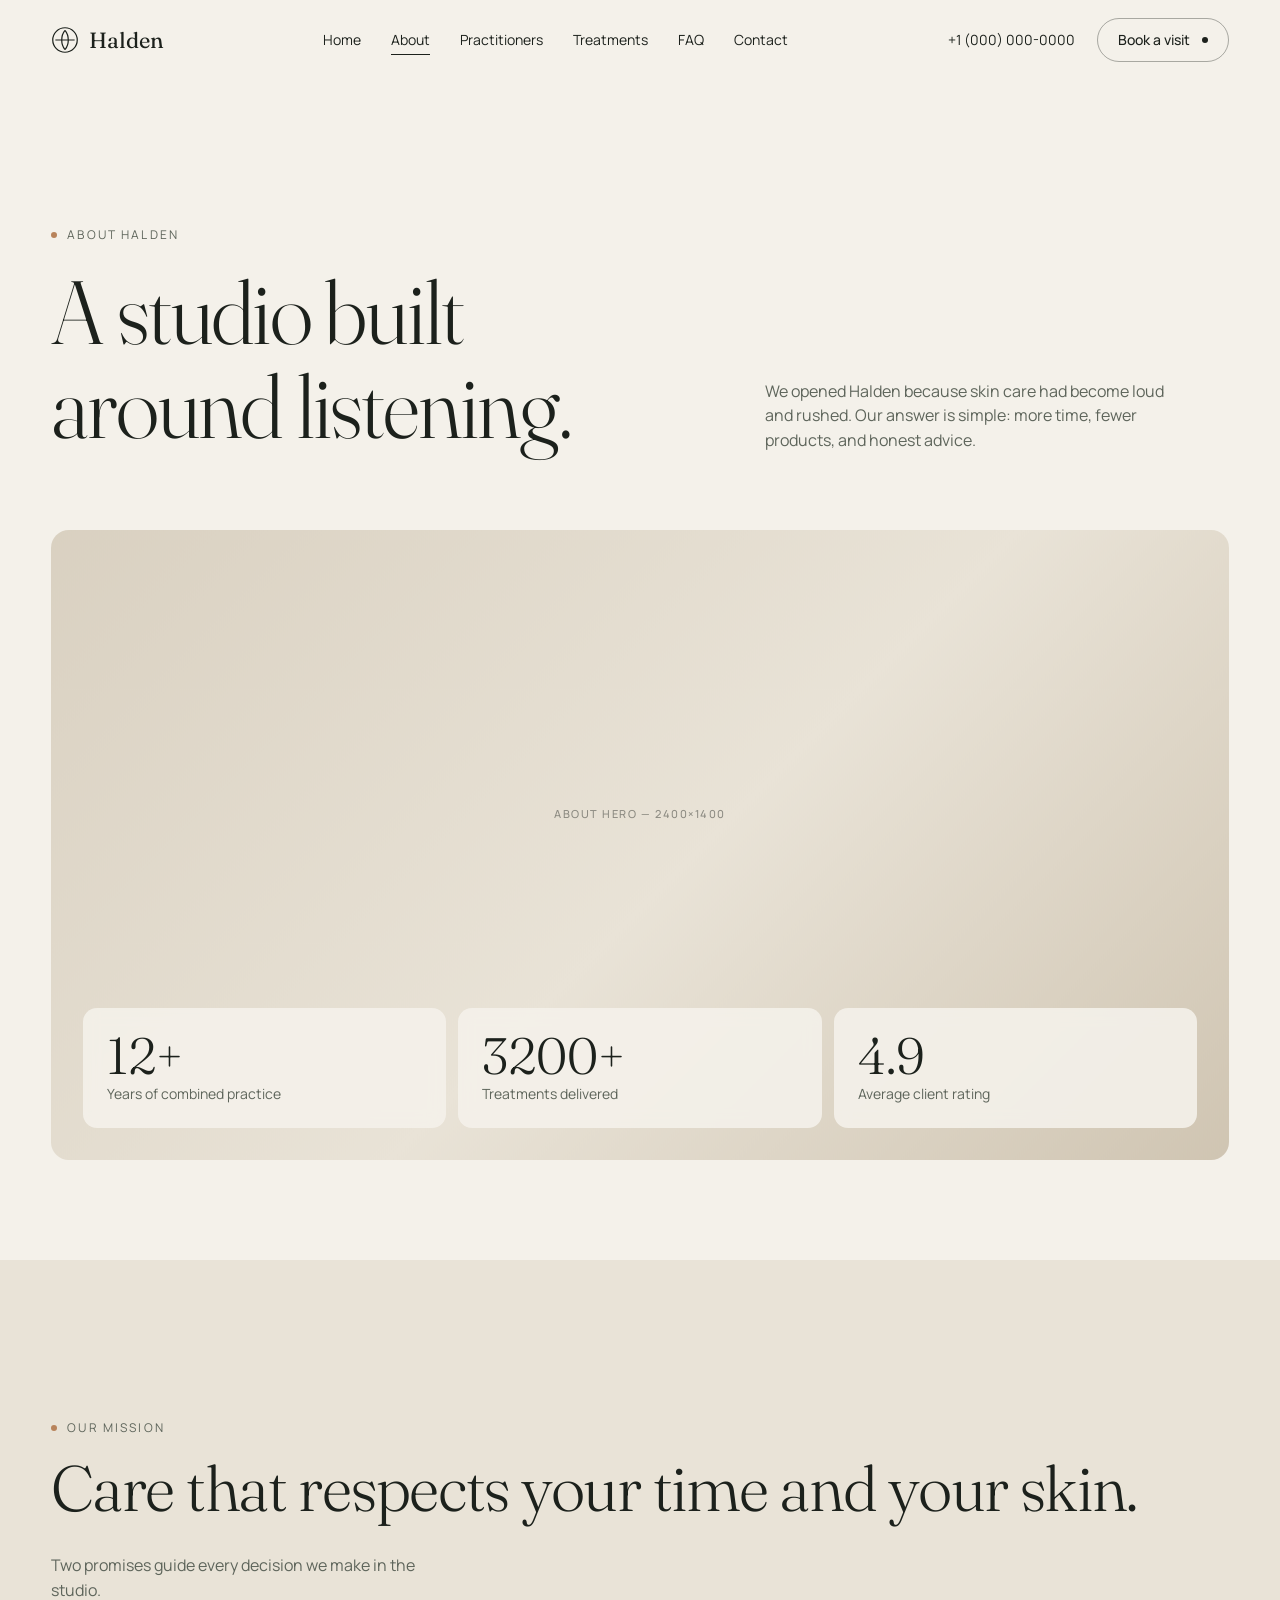
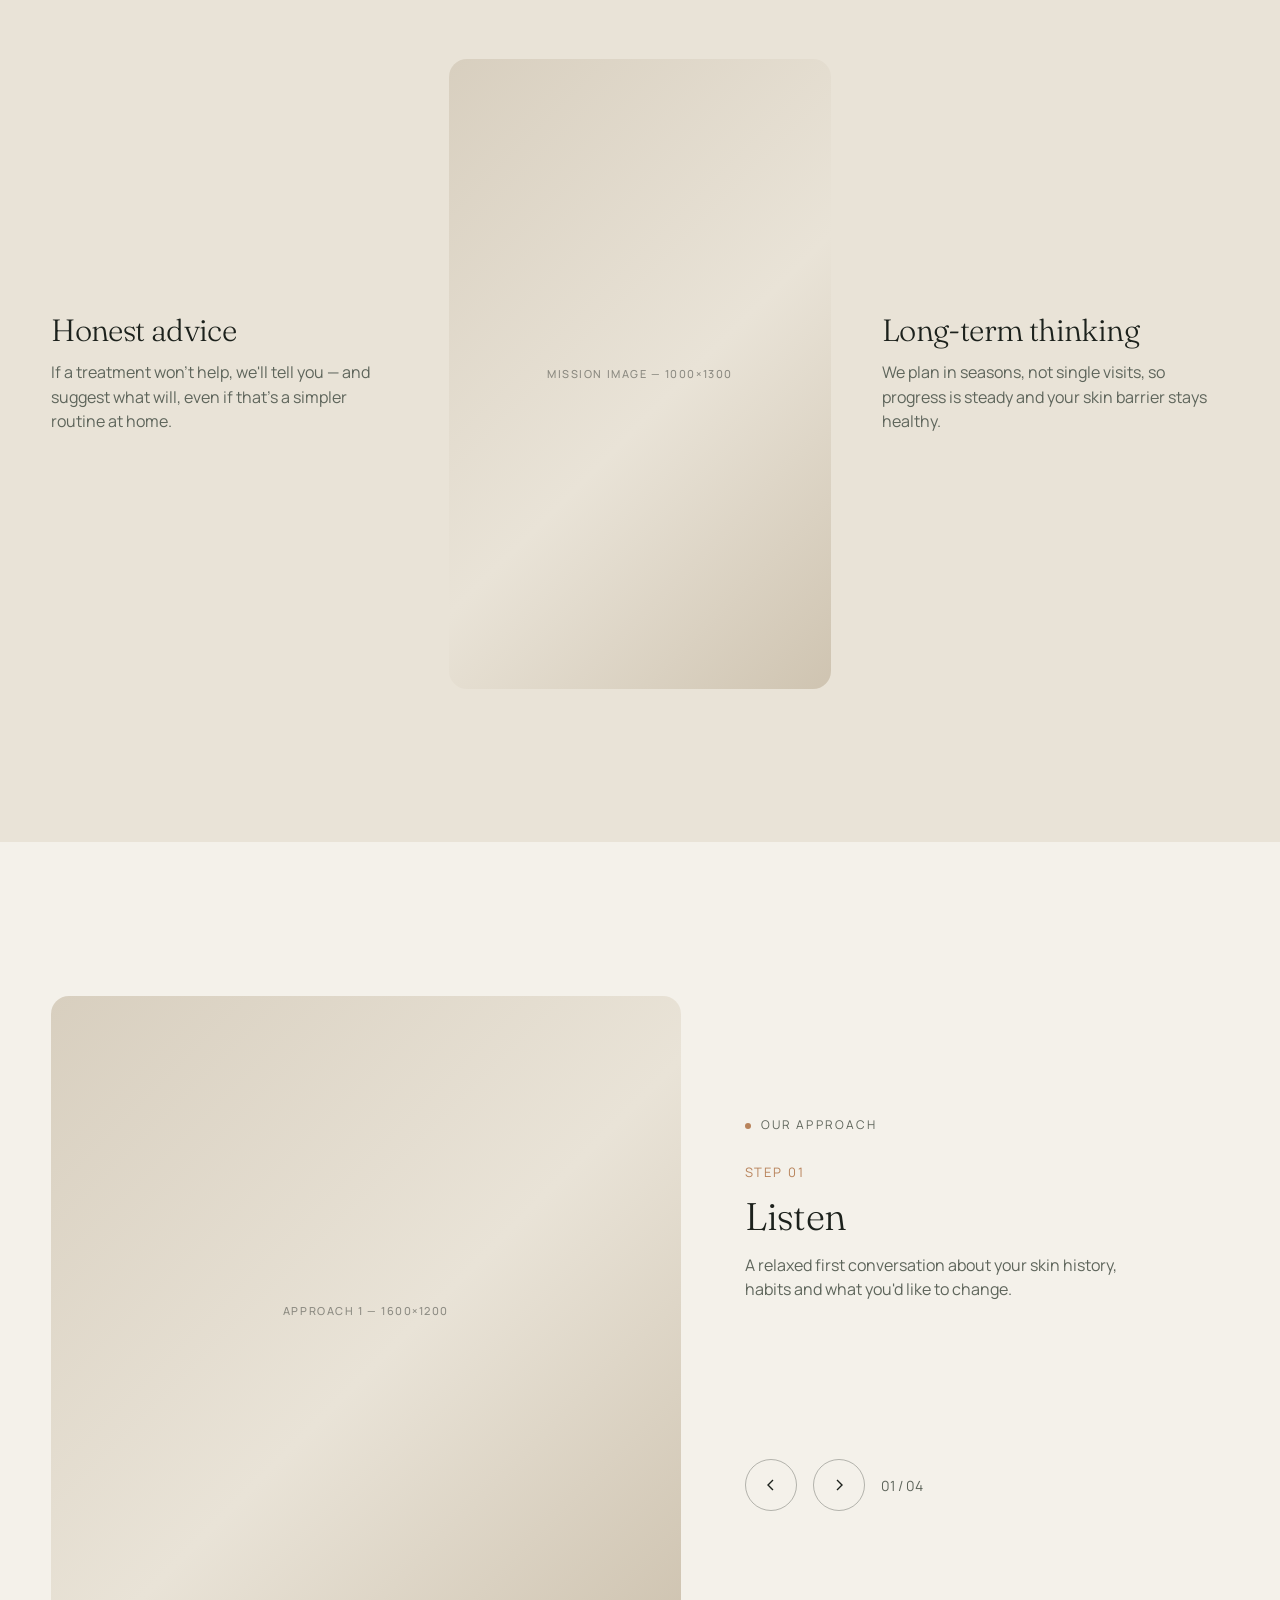
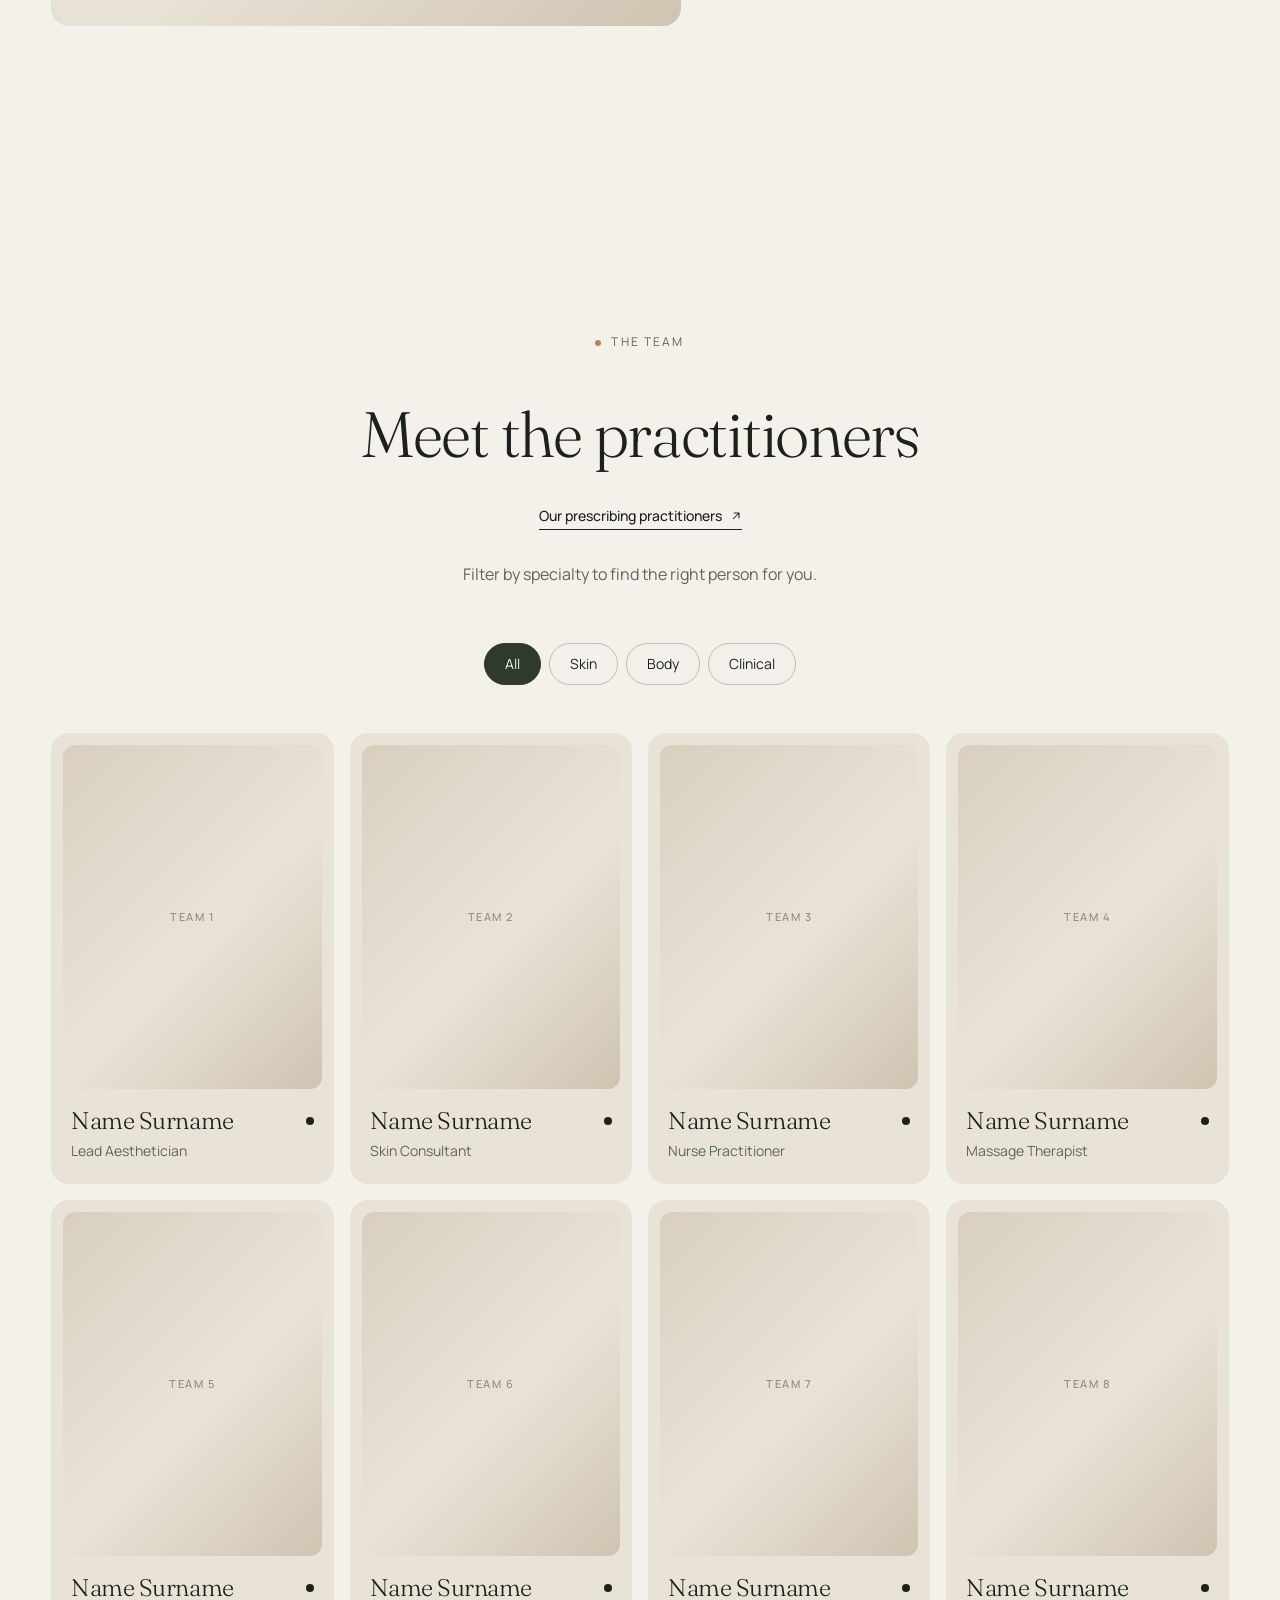
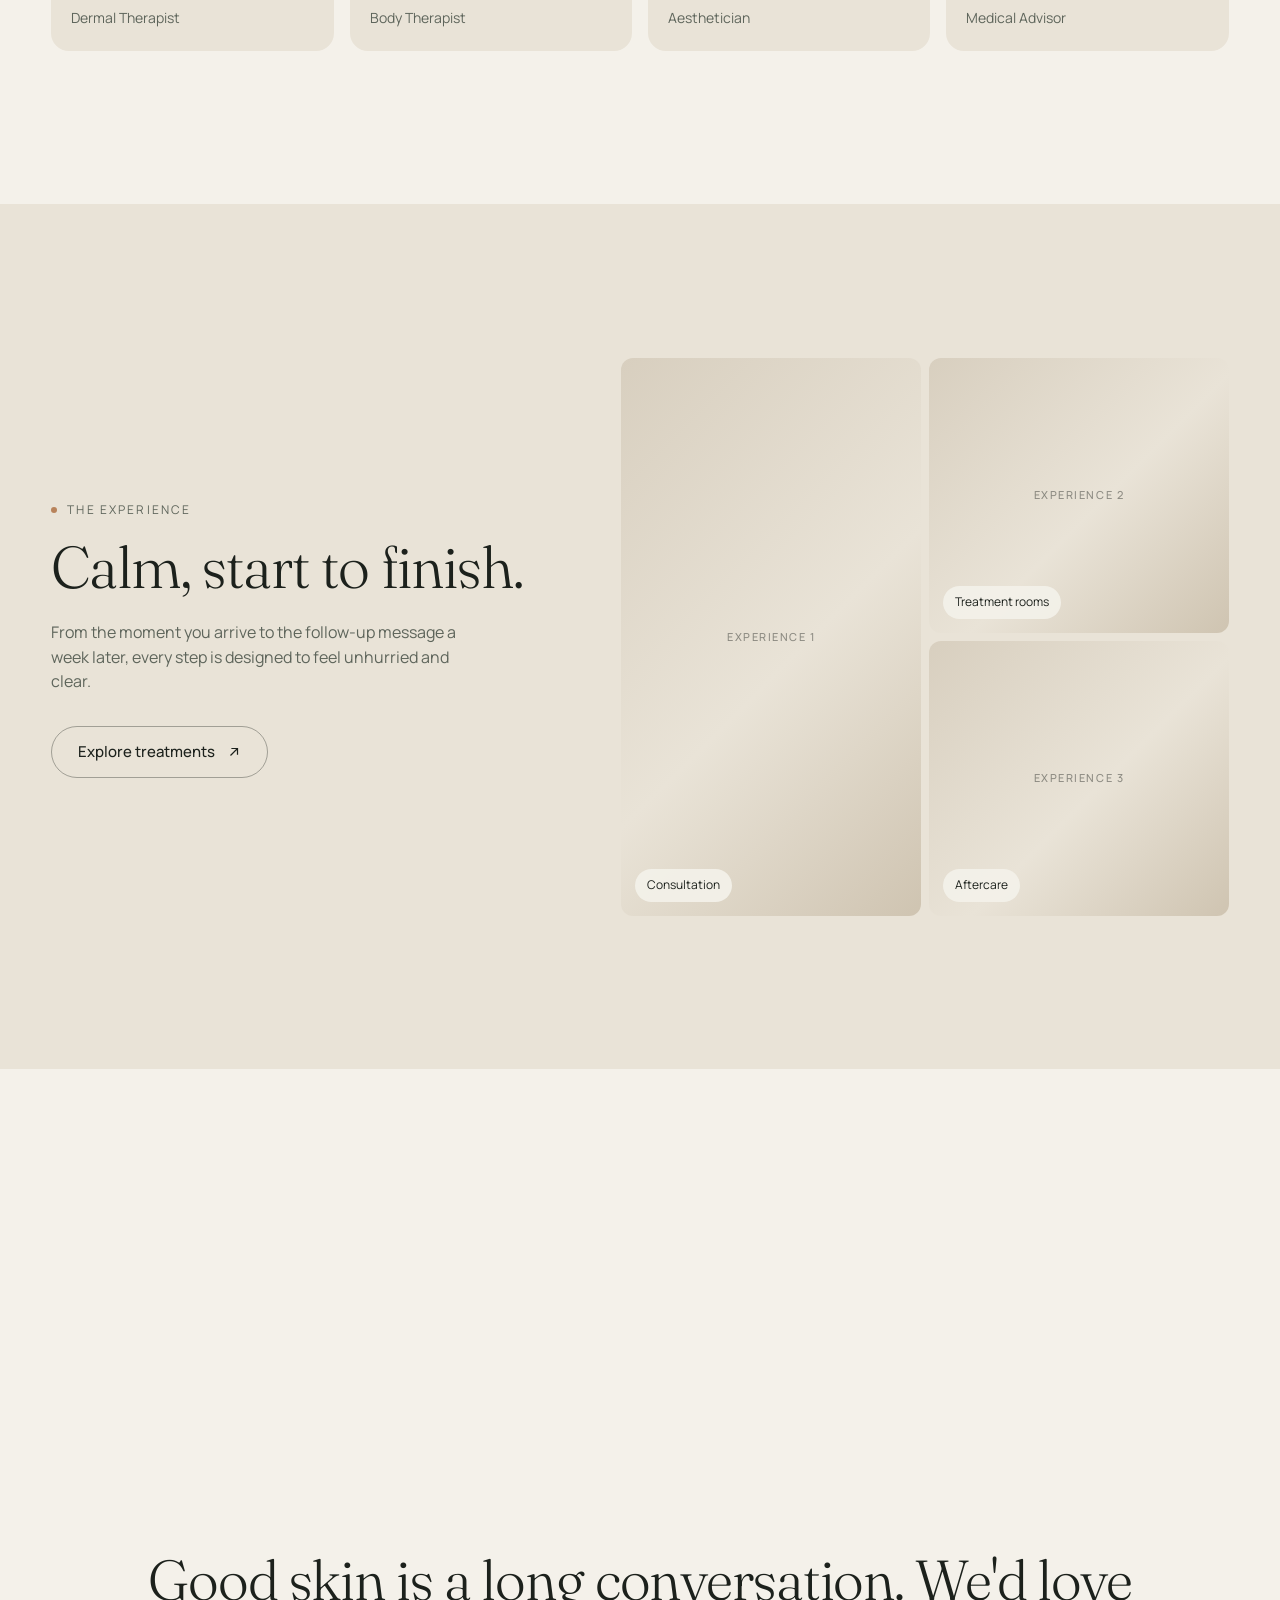
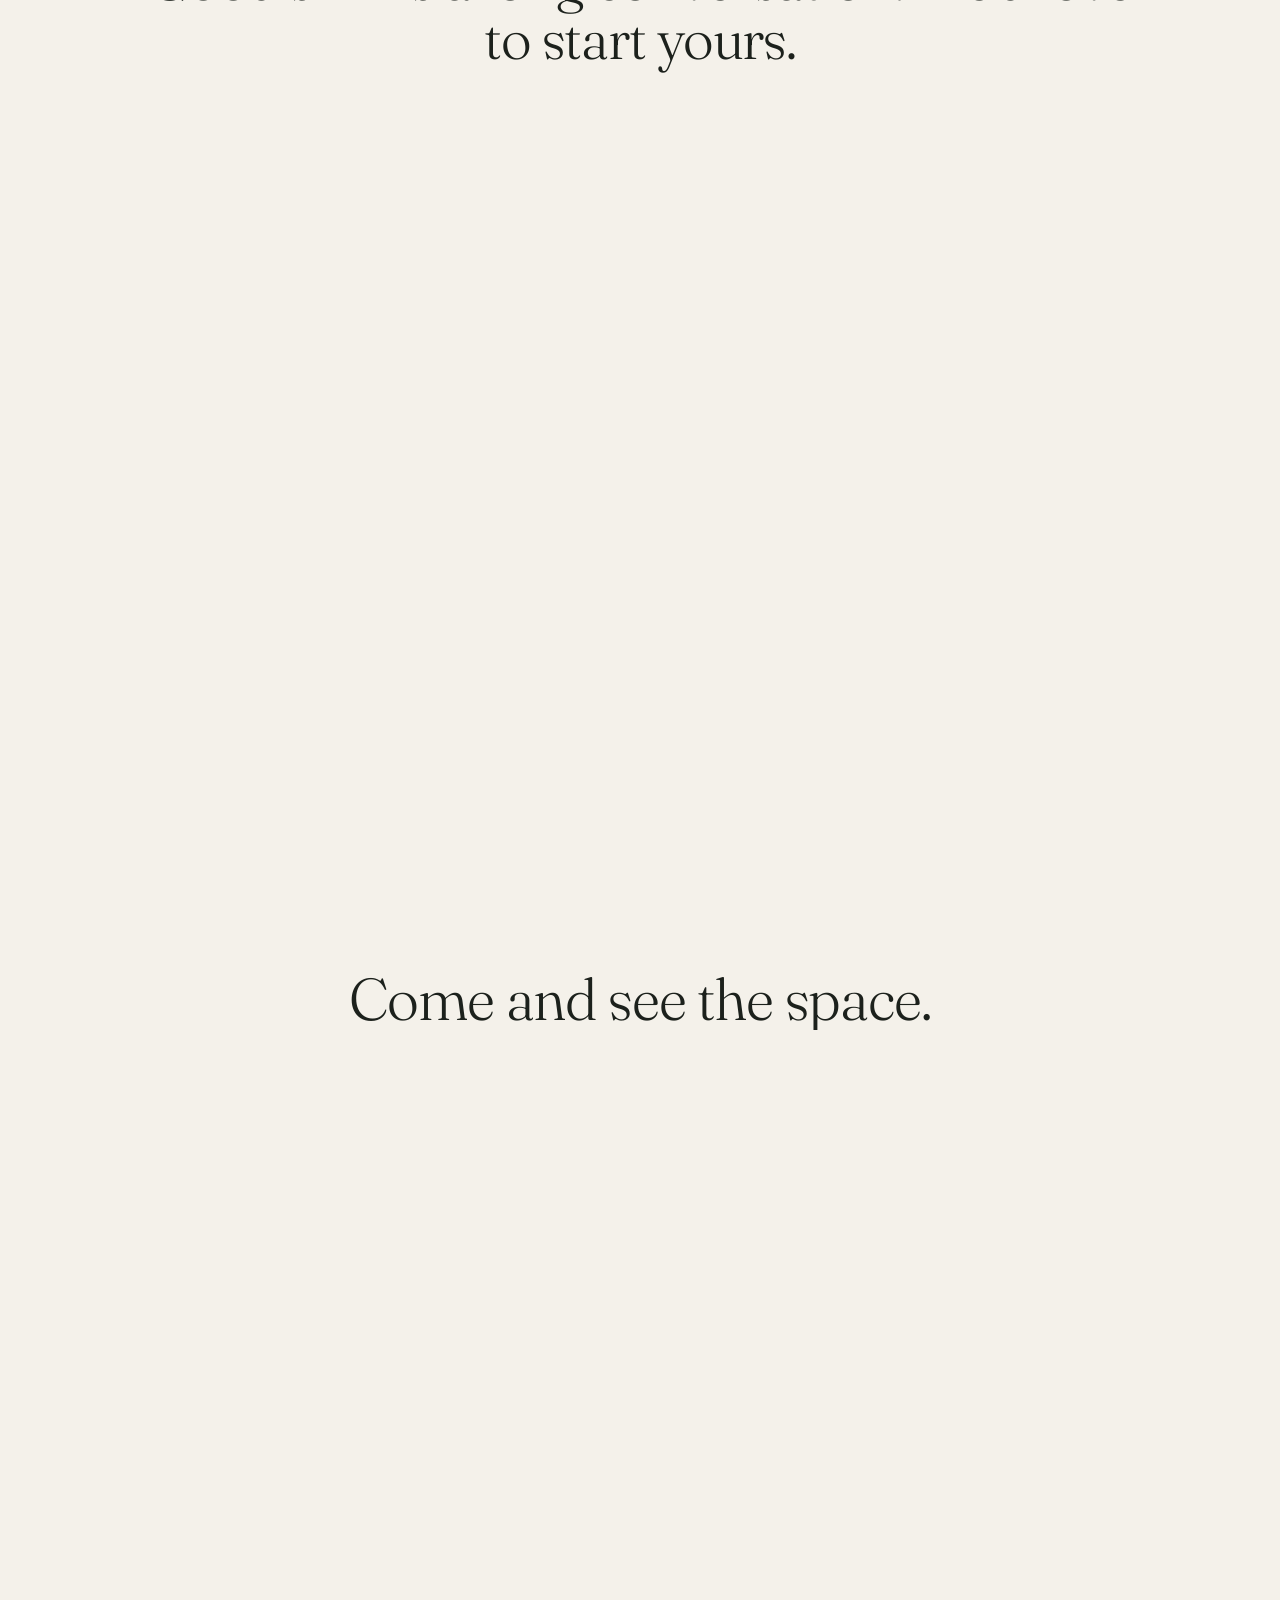
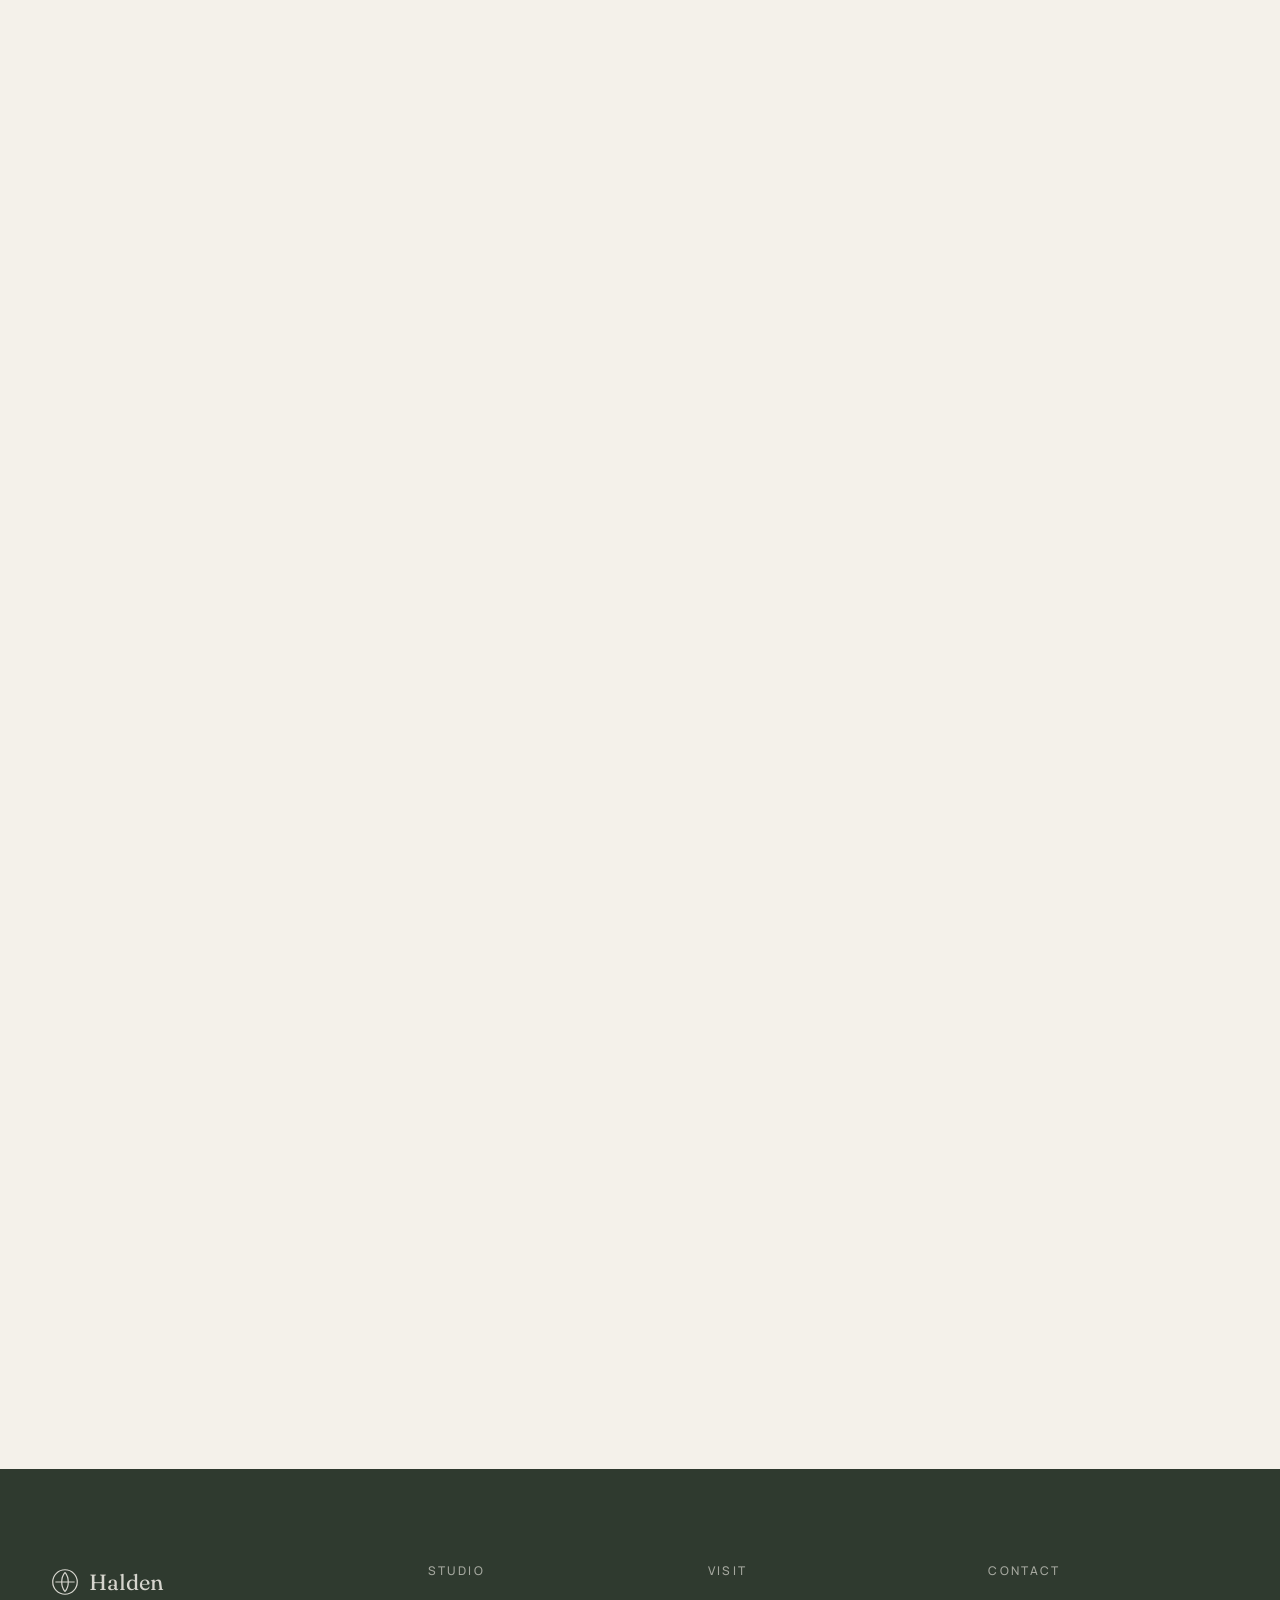
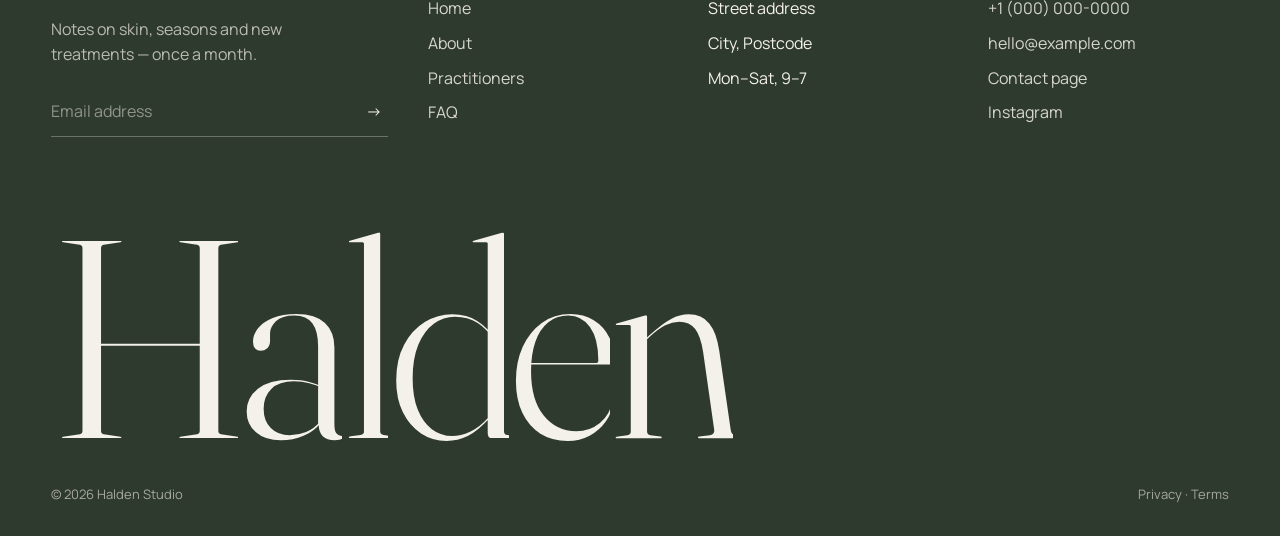
==== about.html @ 0638adda "Add FAQ, Contact and Prescribing Practitioners pages - practitioners.html: role filter, cards that o" ====
<!doctype html>
<html lang="en">
<head>
<meta charset="utf-8">
<meta name="viewport" content="width=device-width, initial-scale=1">
<title>About — Halden</title>
<meta name="description" content="The people, ideas and space behind Halden skin and wellness studio.">
<link rel="preconnect" href="https://fonts.googleapis.com">
<link rel="preconnect" href="https://fonts.gstatic.com" crossorigin>
<link href="https://fonts.googleapis.com/css2?family=Fraunces:opsz,wght@9..144,300;9..144,400&family=Manrope:wght@400;500;600&display=swap" rel="stylesheet">
<link rel="stylesheet" href="css/style.css">
</head>
<body>

<header class="nav" id="nav">
  <a href="index.html" class="logo" aria-label="Halden home">
    <svg class="logo__mark" viewBox="0 0 32 32" fill="none" stroke="currentColor" stroke-width="1.4"><circle cx="16" cy="16" r="14"/><path d="M16 5c-5 6-5 16 0 22M16 5c5 6 5 16 0 22M5 16h22"/></svg>Halden
  </a>
  <nav class="nav__links" aria-label="Main">
    <a href="index.html">Home</a><a href="about.html" class="is-current">About</a><a href="practitioners.html">Practitioners</a><a href="index.html#treatments">Treatments</a><a href="faq.html">FAQ</a><a href="contact.html">Contact</a>
  </nav>
  <div class="nav__right">
    <a href="tel:+10000000000" class="nav__phone">+1 (000) 000-0000</a>
    <a href="contact.html" class="btn btn--ghost" data-roll><span class="btn__fill"></span><span class="btn__label">Book a visit</span><span class="btn__dot"></span></a>
    <button class="nav__burger" aria-label="Open menu"><span></span><span></span></button>
  </div>
</header>
<div class="mobile-menu"><a href="index.html">Home</a><a href="about.html">About</a><a href="practitioners.html">Practitioners</a><a href="index.html#treatments">Treatments</a><a href="faq.html">FAQ</a><a href="contact.html">Contact</a></div>

<main>
<!-- ================= 1. ABOUT HERO + STATS ================= -->
<section class="a-hero">
  <div class="container">
    <div class="a-hero__top">
      <div><span class="eyebrow" data-up>About Halden</span><h1 data-words style="margin-top:20px">A studio built around listening.</h1></div>
      <p class="a-hero__sub" data-up>We opened Halden because skin care had become loud and rushed. Our answer is simple: more time, fewer products, and honest advice.</p>
    </div>
    <div class="a-hero__media">
      <div class="media" data-parallax data-label="About hero — 2400×1400"><img src="" alt=""></div>
      <div class="a-stats">
        <div class="a-stat"><b data-count="12" data-suffix="+">12+</b><span>Years of combined practice</span></div>
        <div class="a-stat"><b data-count="3200" data-suffix="+">3200+</b><span>Treatments delivered</span></div>
        <div class="a-stat"><b data-count="4.9">4.9</b><span>Average client rating</span></div>
      </div>
    </div>
  </div>
</section>

<!-- ================= 2. MISSION — text slides from both sides ================= -->
<section class="section mission">
  <div class="container">
    <div class="section__head">
      <div><span class="eyebrow">Our mission</span><h2 data-words>Care that respects your time and your skin.</h2></div>
      <p data-up>Two promises guide every decision we make in the studio.</p>
    </div>
    <div class="mission__grid">
      <div class="mission__text" data-left><h3>Honest advice</h3><p>If a treatment won't help, we'll tell you — and suggest what will, even if that's a simpler routine at home.</p></div>
      <div class="mission__img" data-settle><div class="media" data-label="Mission image — 1000×1300"><img src="" alt=""></div></div>
      <div class="mission__text" data-right><h3>Long-term thinking</h3><p>We plan in seasons, not single visits, so progress is steady and your skin barrier stays healthy.</p></div>
    </div>
  </div>
</section>

<!-- ================= 3. APPROACH — crossfade slider ================= -->
<section class="section">
  <div class="container">
    <div class="approach__grid">
      <div class="approach__stage" data-approach data-up>
        <div class="approach__slide"><div class="media" data-label="Approach 1 — 1600×1200"><img src="" alt=""></div></div>
        <div class="approach__slide"><div class="media" data-label="Approach 2 — 1600×1200"><img src="" alt=""></div></div>
        <div class="approach__slide"><div class="media" data-label="Approach 3 — 1600×1200"><img src="" alt=""></div></div>
        <div class="approach__slide"><div class="media" data-label="Approach 4 — 1600×1200"><img src="" alt=""></div></div>
      </div>
      <div data-right>
        <span class="eyebrow">Our approach</span>
        <div class="approach__panel" style="margin-top:24px">
          <div class="approach__item"><small>STEP 01</small><h3>Listen</h3><p>A relaxed first conversation about your skin history, habits and what you'd like to change.</p></div>
          <div class="approach__item"><small>STEP 02</small><h3>Assess</h3><p>A close skin analysis under good light, so the plan is based on what we see — not guesswork.</p></div>
          <div class="approach__item"><small>STEP 03</small><h3>Treat</h3><p>Focused treatments at the right intensity, with clear explanations at every step.</p></div>
          <div class="approach__item"><small>STEP 04</small><h3>Follow up</h3><p>Check-ins and small adjustments, so results keep building between visits.</p></div>
        </div>
        <div class="approach__nav">
          <button class="round-btn" data-dir="prev" data-approach-prev aria-label="Previous"><svg viewBox="0 0 16 16" fill="none" stroke="currentColor" stroke-width="1.4"><path d="M10 3L5 8l5 5"/></svg></button>
          <button class="round-btn" data-dir="next" data-approach-next aria-label="Next"><svg viewBox="0 0 16 16" fill="none" stroke="currentColor" stroke-width="1.4"><path d="M6 3l5 5-5 5"/></svg></button>
          <span class="approach__count" data-approach-count>01 / 04</span>
        </div>
      </div>
    </div>
  </div>
</section>

<!-- ================= 4. TEAM — tabs filter ================= -->
<section class="section center">
  <div class="container">
    <div class="section__head">
      <span class="eyebrow">The team</span><h2 data-words>Meet the practitioners</h2>
      <div data-up style="margin-top:4px"><a href="practitioners.html" class="link-arrow">Our prescribing practitioners <svg viewBox="0 0 16 16" fill="none" stroke="currentColor" stroke-width="1.4"><path d="M4 12L12 4M5 4h7v7"/></svg></a></div>
      <p data-up>Filter by specialty to find the right person for you.</p>
    </div>
    <div class="tabs" data-up>
      <button class="tab is-active" data-filter="all">All</button>
      <button class="tab" data-filter="skin">Skin</button>
      <button class="tab" data-filter="body">Body</button>
      <button class="tab" data-filter="clinical">Clinical</button>
    </div>
    <div class="a-team__grid" data-stagger style="text-align:left">
      <article class="member" data-hover data-cat="skin"><div class="media" data-label="Team 1"><img src="" alt=""></div><div class="member__meta"><div><h3><span data-roll-text>Name Surname</span></h3><p>Lead Aesthetician</p></div><span class="member__dot"></span></div></article>
      <article class="member" data-hover data-cat="skin"><div class="media" data-label="Team 2"><img src="" alt=""></div><div class="member__meta"><div><h3><span data-roll-text>Name Surname</span></h3><p>Skin Consultant</p></div><span class="member__dot"></span></div></article>
      <article class="member" data-hover data-cat="clinical"><div class="media" data-label="Team 3"><img src="" alt=""></div><div class="member__meta"><div><h3><span data-roll-text>Name Surname</span></h3><p>Nurse Practitioner</p></div><span class="member__dot"></span></div></article>
      <article class="member" data-hover data-cat="body"><div class="media" data-label="Team 4"><img src="" alt=""></div><div class="member__meta"><div><h3><span data-roll-text>Name Surname</span></h3><p>Massage Therapist</p></div><span class="member__dot"></span></div></article>
      <article class="member" data-hover data-cat="clinical"><div class="media" data-label="Team 5"><img src="" alt=""></div><div class="member__meta"><div><h3><span data-roll-text>Name Surname</span></h3><p>Dermal Therapist</p></div><span class="member__dot"></span></div></article>
      <article class="member" data-hover data-cat="body"><div class="media" data-label="Team 6"><img src="" alt=""></div><div class="member__meta"><div><h3><span data-roll-text>Name Surname</span></h3><p>Body Therapist</p></div><span class="member__dot"></span></div></article>
      <article class="member" data-hover data-cat="skin"><div class="media" data-label="Team 7"><img src="" alt=""></div><div class="member__meta"><div><h3><span data-roll-text>Name Surname</span></h3><p>Aesthetician</p></div><span class="member__dot"></span></div></article>
      <article class="member" data-hover data-cat="clinical"><div class="media" data-label="Team 8"><img src="" alt=""></div><div class="member__meta"><div><h3><span data-roll-text>Name Surname</span></h3><p>Medical Advisor</p></div><span class="member__dot"></span></div></article>
    </div>
  </div>
</section>

<!-- ================= 5. EXPERIENCE — image grid slides in ================= -->
<section class="section exp">
  <div class="container exp__grid">
    <div>
      <span class="eyebrow">The experience</span>
      <h2 data-letters>Calm, start to finish.</h2>
      <p data-up>From the moment you arrive to the follow-up message a week later, every step is designed to feel unhurried and clear.</p>
      <div data-up><a href="index.html#treatments" class="btn btn--ghost" data-roll><span class="btn__fill"></span><span class="btn__label">Explore treatments</span><svg class="btn__arrow" viewBox="0 0 16 16" fill="none" stroke="currentColor" stroke-width="1.4"><path d="M4 12L12 4M5 4h7v7"/></svg></a></div>
    </div>
    <div class="exp__imgs" data-stagger-x>
      <div class="exp__img"><div class="media" data-label="Experience 1"><img src="" alt=""></div><span class="o-tag">Consultation</span></div>
      <div class="exp__img"><div class="media" data-label="Experience 2"><img src="" alt=""></div><span class="o-tag">Treatment rooms</span></div>
      <div class="exp__img"><div class="media" data-label="Experience 3"><img src="" alt=""></div><span class="o-tag">Aftercare</span></div>
    </div>
  </div>
</section>

<!-- ================= 6. STATEMENT — word scrub ================= -->
<section class="statement"><h2 data-scrub-words>Good skin is a long conversation. We'd love to start yours.</h2></section>

<!-- ================= 7. CTA ================= -->
<section class="cta" id="contact">
  <h2 class="cta__headline"><span data-letters>Come and see the space.</span></h2>
  <div class="cta__image"><div class="media" data-label="CTA background — 2400×1600"><img src="" alt="" data-cta-img></div></div>
  <div class="cta__card-wrap">
    <div class="cta__card">
      <div class="media" data-label="Card image — 700×800"><img src="" alt=""></div>
      <div class="cta__card-body">
        <div><h3>Book a consultation</h3><p>Forty-five minutes, no pressure, and a written plan to take home.</p></div>
        <div><a href="contact.html" class="btn" data-roll><span class="btn__fill"></span><span class="btn__label">Book a visit</span><span class="btn__dot"></span></a></div>
      </div>
    </div>
  </div>
</section>
</main>

<footer class="footer">
  <div class="container">
    <div class="footer__top">
      <div>
        <a href="index.html" class="logo"><svg class="logo__mark" viewBox="0 0 32 32" fill="none" stroke="currentColor" stroke-width="1.4"><circle cx="16" cy="16" r="14"/><path d="M16 5c-5 6-5 16 0 22M16 5c5 6 5 16 0 22M5 16h22"/></svg>Halden</a>
        <p style="margin-top:18px;opacity:.7;max-width:300px">Notes on skin, seasons and new treatments — once a month.</p>
        <form class="footer__news" onsubmit="event.preventDefault()"><input type="email" placeholder="Email address" aria-label="Email address"><button aria-label="Subscribe">→</button></form>
      </div>
      <div><h4>Studio</h4><ul><li><a href="index.html">Home</a></li><li><a href="about.html">About</a></li><li><a href="practitioners.html">Practitioners</a></li><li><a href="faq.html">FAQ</a></li></ul></div>
      <div><h4>Visit</h4><ul><li>Street address</li><li>City, Postcode</li><li>Mon–Sat, 9–7</li></ul></div>
      <div><h4>Contact</h4><ul><li><a href="tel:+10000000000">+1 (000) 000-0000</a></li><li><a href="mailto:hello@example.com">hello@example.com</a></li><li><a href="contact.html">Contact page</a></li><li><a href="#">Instagram</a></li></ul></div>
    </div>
    <div class="footer__word" data-letters>Halden</div>
    <div class="footer__bottom"><span>© <span data-year></span> Halden Studio</span><span>Privacy · Terms</span></div>
  </div>
</footer>

<script src="js/vendor/gsap.min.js"></script>
<script src="js/vendor/ScrollTrigger.min.js"></script>
<script src="js/vendor/SplitText.min.js"></script>
<script src="js/vendor/Draggable.min.js"></script>
<script src="js/vendor/lenis.min.js"></script>
<script src="js/main.js"></script>
</body>
</html>
---- css/style.css ----
/* =========================================================
   HALDEN — shared styles
   Change colours / fonts in :root
   ========================================================= */
:root{
  --bone:#F4F1EA;
  --sand:#E9E3D7;
  --stone:#D8CFBF;
  --moss:#2F3A2F;
  --moss-2:#46543F;
  --clay:#B8835B;
  --ink:#1C211C;
  --muted:#5E655B;
  --white:#fff;
  --serif:"Fraunces", Georgia, serif;
  --sans:"Manrope", system-ui, sans-serif;
  --gutter:clamp(16px,4vw,64px);
  --radius:18px;
  --ease:cubic-bezier(.65,.05,.36,1);
}

/* ---------- base ---------- */
*,*::before,*::after{box-sizing:border-box}
html,body{margin:0;padding:0}
html.lenis,html.lenis body{height:auto}
.lenis.lenis-smooth{scroll-behavior:auto!important}
.lenis.lenis-stopped{overflow:hidden}
body{background:var(--bone);color:var(--ink);font-family:var(--sans);font-size:16px;line-height:1.55;-webkit-font-smoothing:antialiased;overflow-x:hidden}
img{display:block;max-width:100%}
a{color:inherit;text-decoration:none}
button{font:inherit;color:inherit}
h1,h2,h3,h4{font-family:var(--serif);font-weight:300;margin:0;line-height:1.05;letter-spacing:-.02em}
p{margin:0}
.container{width:100%;max-width:1440px;margin:0 auto;padding:0 var(--gutter)}
.eyebrow{font-size:12px;letter-spacing:.18em;text-transform:uppercase;color:var(--muted);display:inline-flex;align-items:center;gap:10px}
.eyebrow::before{content:"";width:6px;height:6px;border-radius:50%;background:var(--clay)}
.section{padding:clamp(90px,12vw,160px) 0}
.section__head{display:flex;justify-content:space-between;align-items:flex-end;gap:32px;margin-bottom:56px;flex-wrap:wrap}
.section__head h2{font-size:clamp(40px,5vw,80px);margin-top:16px}
.section__head p{max-width:380px;color:var(--muted)}
.center{text-align:center}
.sr-only{position:absolute;width:1px;height:1px;overflow:hidden;clip:rect(0 0 0 0);white-space:nowrap}
.center .section__head{justify-content:center;text-align:center;flex-direction:column;align-items:center}

/* split helpers (created by JS) */
.split-line{overflow:hidden;padding-bottom:.08em;margin-bottom:-.08em}
.split-word{display:inline-block}
.roll{display:inline-block;position:relative;overflow:hidden;vertical-align:top;line-height:1.2}
.roll__row{display:block;white-space:nowrap}
.roll__row--clone{position:absolute;left:0;top:0}
.roll__ch{display:inline-block;will-change:transform}

/* ---------- image placeholders ----------
   Put your file in  <img src="images/xxx.jpg">  — the label hides itself. */
.media{position:relative;overflow:hidden;background:linear-gradient(135deg,var(--stone),var(--sand) 55%,#cfc4b1)}
.media::after{content:attr(data-label);position:absolute;inset:0;display:grid;place-items:center;text-align:center;padding:14px 18px;font:500 11px/1.3 var(--sans);letter-spacing:.14em;text-transform:uppercase;color:rgba(28,33,28,.45);pointer-events:none}
.media.has-img::after{display:none}
.media img{width:100%;height:100%;object-fit:cover;will-change:transform}
.media img[src=""]{opacity:0}
.media--dark{background:linear-gradient(135deg,#4c5a45,#3a463a)}
.media--dark::after{color:rgba(244,241,234,.5)}

/* ---------- buttons ---------- */
.btn{--bg:var(--moss);--fg:var(--bone);--line:var(--moss);position:relative;display:inline-flex;align-items:center;gap:12px;height:52px;padding:0 26px;border-radius:999px;background:var(--bg);color:var(--fg);border:1px solid var(--line);font:500 15px/1 var(--sans);overflow:hidden;isolation:isolate;cursor:pointer;transition:color .5s var(--ease),border-color .5s var(--ease)}
.btn--ghost{--bg:transparent;--fg:var(--ink);--line:rgba(28,33,28,.35)}
.btn__fill{position:absolute;left:var(--x,50%);top:var(--y,50%);width:0;height:0;border-radius:50%;background:var(--clay);transform:translate(-50%,-50%);z-index:-1;transition:width .6s var(--ease),height .6s var(--ease)}
.btn:hover .btn__fill{width:260%;height:600%}
.btn:hover{--line:var(--clay);color:var(--white)}
.btn__dot{width:6px;height:6px;border-radius:50%;background:currentColor;transition:transform .5s var(--ease)}
.btn:hover .btn__dot{transform:scale(1.8)}
.btn__arrow{width:14px;height:14px;transition:transform .5s var(--ease)}
.btn:hover .btn__arrow{transform:rotate(45deg)}
.round-btn{width:52px;height:52px;border-radius:50%;border:1px solid rgba(28,33,28,.3);background:transparent;display:grid;place-items:center;cursor:pointer;overflow:hidden;position:relative;transition:background .4s,color .4s,border-color .4s}
.round-btn:hover{background:var(--moss);color:var(--bone);border-color:var(--moss)}
.round-btn svg{width:16px;height:16px;transition:transform .5s var(--ease)}
.round-btn[data-dir="prev"]:hover svg{transform:translateX(-3px)}
.round-btn[data-dir="next"]:hover svg{transform:translateX(3px)}

/* diagonal arrow swap (used on cards) */
.arrow-swap{position:relative;width:44px;height:44px;border-radius:50%;border:1px solid rgba(244,241,234,.6);overflow:hidden;display:block;transition:background .5s,border-color .5s}
.arrow-swap svg{position:absolute;left:50%;top:50%;width:16px;height:16px;margin:-8px 0 0 -8px;transition:transform .6s var(--ease)}
.arrow-swap svg:last-child{transform:translate(-160%,160%)}
[data-hover]:hover .arrow-swap{background:var(--bone);color:var(--ink);border-color:var(--bone)}
[data-hover]:hover .arrow-swap svg:first-child{transform:translate(160%,-160%)}
[data-hover]:hover .arrow-swap svg:last-child{transform:none}

/* ---------- nav ---------- */
.nav{position:fixed;inset:0 0 auto 0;z-index:50;padding:18px var(--gutter);display:flex;align-items:center;justify-content:space-between;gap:24px;transition:transform .7s var(--ease),background .4s}
.nav.is-hidden{transform:translateY(-110%)}
.nav.is-solid{background:rgba(244,241,234,.85);backdrop-filter:blur(12px);-webkit-backdrop-filter:blur(12px)}
.logo{display:flex;align-items:center;gap:10px;font-family:var(--serif);font-size:22px}
.logo__mark{width:28px;height:28px}
.nav__links{display:flex;gap:30px;font-size:14px}
.nav__links a{position:relative}
.nav__links a::after{content:"";position:absolute;left:0;bottom:-4px;height:1px;width:100%;background:currentColor;transform:scaleX(0);transform-origin:right;transition:transform .5s var(--ease)}
.nav__links a:hover::after,.nav__links a.is-current::after{transform:scaleX(1);transform-origin:left}
.nav__right{display:flex;align-items:center;gap:22px;font-size:14px}
.nav .btn{height:44px;padding:0 20px;font-size:14px}
.nav__burger{display:none;width:44px;height:44px;border-radius:50%;border:1px solid rgba(28,33,28,.3);background:transparent;position:relative;cursor:pointer}
.nav__burger span{position:absolute;left:13px;right:13px;height:1px;background:var(--ink);transition:transform .5s var(--ease),top .5s var(--ease)}
.nav__burger span:nth-child(1){top:18px}.nav__burger span:nth-child(2){top:25px}
.menu-open .nav__burger span:nth-child(1){top:21px;transform:rotate(45deg)}
.menu-open .nav__burger span:nth-child(2){top:21px;transform:rotate(-45deg)}
.mobile-menu{position:fixed;inset:0;z-index:40;background:var(--moss);color:var(--bone);display:flex;flex-direction:column;justify-content:center;padding:0 var(--gutter);clip-path:inset(0 0 100% 0);transition:clip-path .8s var(--ease)}
.menu-open .mobile-menu{clip-path:inset(0)}
.menu-open .nav{color:var(--bone);background:transparent;backdrop-filter:none}
.menu-open .nav__burger{border-color:rgba(244,241,234,.4)}
.menu-open .nav__burger span{background:var(--bone)}
.mobile-menu a{font-family:var(--serif);font-size:44px;line-height:1.3;display:block;transform:translateY(40px);opacity:0;transition:transform .8s var(--ease),opacity .8s}
.menu-open .mobile-menu a{transform:none;opacity:1}
.menu-open .mobile-menu a:nth-child(2){transition-delay:.06s}.menu-open .mobile-menu a:nth-child(3){transition-delay:.12s}.menu-open .mobile-menu a:nth-child(4){transition-delay:.18s}.menu-open .mobile-menu a:nth-child(5){transition-delay:.24s}.menu-open .mobile-menu a:nth-child(6){transition-delay:.3s}

/* =========================================================
   HOME
   ========================================================= */
/* hero: split → full-bleed on scroll */
.hero{position:relative;height:100vh;min-height:640px;overflow:hidden}
.hero__content{position:absolute;inset:0 50% 0 0;display:flex;flex-direction:column;justify-content:center;padding:120px var(--gutter) 60px;z-index:2}
.hero__title{font-size:clamp(44px,5.6vw,92px);margin-top:22px}
.hero__title em{font-style:italic;color:var(--moss-2)}
.hero__actions{display:flex;flex-wrap:wrap;gap:12px;margin-top:36px}
.hero__foot{position:absolute;left:var(--gutter);bottom:40px;max-width:300px;font-size:14px;color:var(--muted)}
.hero__media{position:absolute;top:0;right:0;bottom:0;width:50%;z-index:3}
.hero__media .media{position:absolute;inset:0}
.hero__shade{position:absolute;inset:0;background:rgba(20,26,20,.45);opacity:0;z-index:1}
.hero__statement{position:absolute;inset:0;display:flex;align-items:center;justify-content:center;text-align:center;padding:0 var(--gutter);z-index:2;color:var(--bone);font-size:clamp(34px,4.6vw,72px);pointer-events:none}
.hero__scroll{position:absolute;right:28px;bottom:32px;z-index:4;color:var(--bone);font-size:12px;letter-spacing:.18em;text-transform:uppercase;display:flex;align-items:center;gap:10px}
.hero__scroll i{display:block;width:1px;height:40px;background:rgba(244,241,234,.4);position:relative;overflow:hidden}
.hero__scroll i::after{content:"";position:absolute;inset:0;background:var(--bone);animation:scrollLine 1.8s var(--ease) infinite}
@keyframes scrollLine{0%{transform:translateY(-100%)}60%,100%{transform:translateY(100%)}}

/* intro */
.intro{position:relative;padding:clamp(100px,16vw,200px) 0;overflow:hidden}
.intro__orb{position:absolute;border-radius:50%;filter:blur(60px);opacity:.55;pointer-events:none}
.intro__orb--a{width:420px;height:420px;background:#dfe3d4;left:-120px;top:10%}
.intro__orb--b{width:520px;height:520px;background:#efe0cf;right:-160px;bottom:-10%}
.intro__text{position:relative;max-width:1100px;margin:0 auto;text-align:center;font-family:var(--serif);font-weight:300;font-size:clamp(28px,3.4vw,52px);line-height:1.18;letter-spacing:-.015em}
.intro__features{position:relative;display:grid;grid-template-columns:repeat(3,minmax(0,200px));justify-content:center;gap:clamp(20px,5vw,72px);margin-top:72px;text-align:center;font-size:15px}
.intro__icon{width:44px;height:44px;margin:0 auto 14px;border-radius:50%;display:grid;place-items:center;background:var(--moss);color:var(--bone)}
.intro__icon svg{width:20px;height:20px}

/* values: sticky split */
.values{display:grid;grid-template-columns:1fr 1fr;background:var(--sand)}
.value-card{position:relative;height:100vh;min-height:560px}
.value-card .media{position:absolute;inset:0}
.value-card .media img{transform:scale(1.15)}
.value-card::before{content:"";position:absolute;inset:40% 0 0 0;z-index:1;background:linear-gradient(to top,rgba(20,26,20,.7),transparent)}
.value-card__cap{position:absolute;left:clamp(20px,4vw,56px);right:clamp(20px,4vw,56px);bottom:clamp(24px,5vw,56px);z-index:2;color:var(--bone);max-width:360px}
.value-card__cap h3{font-size:28px;margin-bottom:10px}
.value-card__cap p{font-size:15px;opacity:.85}
.value-card__num{position:absolute;top:28px;left:clamp(20px,4vw,56px);z-index:2;color:var(--bone);font-size:13px;letter-spacing:.14em}
.values__sticky{position:sticky;top:0;height:100vh;display:flex;flex-direction:column;justify-content:center;padding:0 clamp(24px,7vw,120px)}
.values__sticky h2{font-size:clamp(38px,4vw,64px);margin:18px 0 22px}
.values__sticky p{max-width:420px;color:var(--muted)}
.values__progress{display:flex;gap:8px;margin-top:40px}
.values__progress span{height:2px;flex:0 0 40px;background:rgba(28,33,28,.15);position:relative;overflow:hidden}
.values__progress i{position:absolute;inset:0;background:var(--moss);transform:scaleX(0);transform-origin:left}

/* treatments: expanding cards */
.treatments__row{display:flex;gap:12px;height:clamp(420px,62vh,640px)}
.t-card{position:relative;flex:1;min-width:0;border-radius:var(--radius);overflow:hidden;cursor:pointer;transition:flex .9s var(--ease);color:var(--bone)}
.t-card.is-active{flex:4.2}
.t-card .media{position:absolute;inset:0}
.t-card .media img{transition:transform 1.2s var(--ease)}
.t-card:hover .media img{transform:scale(1.05)}
.t-card::before{content:"";position:absolute;inset:0;z-index:1;background:linear-gradient(to top,rgba(20,26,20,.7),rgba(20,26,20,.05) 60%)}
.t-card__num{position:absolute;top:22px;left:24px;z-index:2;font-size:13px;letter-spacing:.1em}
.t-card .arrow-swap{position:absolute;top:16px;right:16px;z-index:2}
.t-card__body{position:absolute;left:24px;right:24px;bottom:24px;z-index:2}
.t-card__title{font-family:var(--serif);font-size:26px;white-space:nowrap}
.t-card:not(.is-active) .t-card__title{writing-mode:vertical-rl;transform:rotate(180deg);font-size:22px}
.t-card__desc{max-width:360px;margin-top:10px;font-size:15px;opacity:0;transform:translateY(16px);transition:opacity .5s,transform .7s var(--ease)}
.t-card.is-active .t-card__desc{opacity:.9;transform:none;transition-delay:.35s}
.btn-row{display:flex;justify-content:center;margin-top:48px}

/* outcomes */
.outcomes__grid{display:grid;grid-template-columns:repeat(12,1fr);grid-auto-rows:clamp(160px,18vw,260px);gap:12px}
.o-item{position:relative;border-radius:var(--radius);overflow:hidden}
.o-item .media{position:absolute;inset:-12% 0}
.o-item:nth-child(1){grid-column:1/6;grid-row:span 2}
.o-item:nth-child(2){grid-column:6/10}
.o-item:nth-child(3){grid-column:10/13;grid-row:span 2}
.o-item:nth-child(4){grid-column:6/8}
.o-item:nth-child(5){grid-column:8/10}
.o-tag{position:absolute;left:14px;bottom:14px;z-index:2;background:rgba(244,241,234,.92);padding:7px 12px;border-radius:999px;font-size:12px}

/* studio: horizontal + final zoom */
.space{background:var(--moss);color:var(--bone)}
.space__head{padding-top:clamp(90px,12vw,160px);padding-bottom:56px;display:flex;justify-content:space-between;align-items:flex-end;gap:24px;flex-wrap:wrap}
.space__head h2{font-size:clamp(40px,5vw,80px);margin-top:16px}
.space .eyebrow{color:rgba(244,241,234,.7)}
.space__head p{max-width:360px;opacity:.75}
.space__pin{height:100vh;overflow:hidden;display:flex;align-items:center}
.space__track{display:flex;gap:20px;padding-left:var(--gutter);will-change:transform}
.space__item{position:relative;flex:0 0 auto;width:min(78vw,1100px);height:72vh;border-radius:var(--radius);overflow:hidden}
.space__item .media{position:absolute;inset:0}
.space__item--final .media img{transform-origin:center}
.space__overlay{position:absolute;inset:0;background:rgba(20,26,20,.55);opacity:0;z-index:1}
.space__quote{position:absolute;inset:0;z-index:2;display:flex;align-items:center;justify-content:center;text-align:center;padding:0 8%;font-size:clamp(30px,3.6vw,58px)}
.space__bar{position:absolute;left:var(--gutter);right:var(--gutter);bottom:5vh;height:1px;background:rgba(244,241,234,.2)}
.space__bar i{position:absolute;inset:0;background:var(--bone);transform:scaleX(0);transform-origin:left}

/* team slider (home) */
.team{overflow:hidden}
.team__controls{display:flex;gap:10px}
.team__viewport{cursor:grab;touch-action:pan-y}
.team__viewport:active{cursor:grabbing}
.team__track{display:flex;gap:16px;width:max-content;padding:0 var(--gutter)}
.member{position:relative;width:clamp(250px,24vw,340px);user-select:none;background:var(--sand);border-radius:var(--radius);padding:12px 12px 22px}
.member .media{aspect-ratio:3/4;border-radius:12px}
.member .media img{transition:transform 1.1s var(--ease);pointer-events:none}
.member:hover .media img{transform:scale(1.07)}
.member__meta{display:flex;justify-content:space-between;align-items:flex-start;gap:12px;padding:18px 8px 0}
.member h3{font-size:24px}
.member p{font-size:14px;color:var(--muted);margin-top:4px}
.member__dot{width:8px;height:8px;border-radius:50%;background:var(--ink);margin-top:10px;transition:transform .7s var(--ease),background .5s}
.member:hover .member__dot{transform:translateX(-6px) scale(1.4);background:var(--clay)}

/* testimonials slider */
.voices{background:var(--sand)}
.voices__grid{display:grid;grid-template-columns:minmax(0,1.7fr) minmax(0,1fr);gap:clamp(24px,4vw,56px);align-items:stretch}
.voices__head{display:flex;justify-content:space-between;align-items:flex-end;gap:20px;margin-bottom:40px;flex-wrap:wrap}
.voices__head h2{font-size:clamp(40px,5vw,80px);margin-top:16px}
.voices__controls{display:flex;gap:10px}
.voices__grid>*{min-width:0}
.voices__mask{overflow:hidden}
.voices__track{display:flex;gap:16px;transition:transform .9s var(--ease)}
.quote{flex:0 0 calc(50% - 8px);background:var(--bone);border-radius:var(--radius);padding:30px;display:flex;flex-direction:column;justify-content:space-between;min-height:280px;transition:opacity .6s}
.quote__mark{font-family:var(--serif);font-size:48px;line-height:.6;color:var(--clay)}
.quote p{font-size:16px;margin-top:16px}
.quote__who{display:flex;align-items:center;gap:12px;margin-top:28px}
.quote__who .media{width:44px;height:44px;border-radius:50%;flex:none}
.quote__who .media::after{display:none}
.quote__who b{display:block;font-weight:600;font-size:14px}
.quote__who span{font-size:13px;color:var(--muted)}
.voices__side{position:relative;border-radius:var(--radius);overflow:hidden;min-height:440px;color:var(--bone)}
.voices__side .media{position:absolute;inset:0}
.voices__side::before{content:"";position:absolute;inset:30% 0 0 0;z-index:1;background:linear-gradient(to top,rgba(20,26,20,.75),transparent)}
.rating{position:absolute;left:0;right:0;bottom:32px;z-index:2;text-align:center}
.rating__num{font-family:var(--serif);font-size:72px;line-height:1}
.rating__stars{letter-spacing:4px;margin:6px 0}
.rating p{font-size:14px;opacity:.85}
.voices__dots{display:flex;gap:6px;margin-top:24px}
.voices__dots button{width:24px;height:2px;border:0;padding:0;background:rgba(28,33,28,.2);cursor:pointer;transition:background .4s,width .6s var(--ease)}
.voices__dots button.is-active{background:var(--moss);width:48px}

/* CTA: headline → framed image grows → card */
.cta{position:relative;height:100vh;overflow:hidden;background:var(--bone)}
.cta__headline{position:absolute;inset:0;display:flex;align-items:center;justify-content:center;text-align:center;padding:0 var(--gutter);font-size:clamp(36px,4.6vw,72px);z-index:1}
.cta__image{position:absolute;inset:0;z-index:2;transform:scale(.55);opacity:0;border-radius:var(--radius);overflow:hidden}
.cta__image .media{position:absolute;inset:0}
.cta__image::after{content:"";position:absolute;inset:0;background:rgba(20,26,20,.2)}
.cta__card-wrap{position:absolute;inset:0;z-index:3;display:flex;align-items:center;justify-content:center;padding:0 var(--gutter);opacity:0;pointer-events:none}
.cta__card{pointer-events:auto;display:grid;grid-template-columns:1fr 1.3fr;width:min(100%,820px);background:var(--bone);border-radius:var(--radius);overflow:hidden}
.cta__card .media{min-height:340px}
.cta__card-body{padding:clamp(24px,3vw,40px);display:flex;flex-direction:column;justify-content:space-between;gap:24px}
.cta__card h3{font-size:clamp(28px,2.6vw,38px)}
.cta__card p{font-size:15px;color:var(--muted);margin-top:12px}

/* footer */
.footer{background:var(--moss);color:var(--bone);padding:96px 0 32px;overflow:hidden}
.footer__top{display:grid;grid-template-columns:1.4fr 1fr 1fr 1fr;gap:40px}
.footer h4{font-family:var(--sans);font-size:12px;letter-spacing:.18em;text-transform:uppercase;font-weight:500;opacity:.6;margin-bottom:18px}
.footer ul{padding:0;margin:0}
.footer li{list-style:none;margin-bottom:10px}
.footer a{opacity:.85;transition:opacity .3s}.footer a:hover{opacity:1}
.footer__news{display:flex;border-bottom:1px solid rgba(244,241,234,.3);margin-top:20px;max-width:340px}
.footer__news input{flex:1;background:transparent;border:0;color:var(--bone);font:inherit;padding:12px 0;outline:none}
.footer__news input::placeholder{color:rgba(244,241,234,.5)}
.footer__news button{background:none;border:0;color:var(--bone);cursor:pointer}
.footer__word{font-family:var(--serif);font-weight:300;font-size:clamp(90px,22vw,340px);line-height:.85;letter-spacing:-.04em;margin-top:80px;white-space:nowrap}
.footer__bottom{display:flex;justify-content:space-between;gap:16px;flex-wrap:wrap;margin-top:28px;font-size:13px;opacity:.6}

/* =========================================================
   ABOUT
   ========================================================= */
.a-hero{padding:clamp(150px,18vw,220px) 0 clamp(60px,8vw,100px)}
.a-hero__top{display:grid;grid-template-columns:1.4fr 1fr;gap:clamp(24px,5vw,80px);align-items:end}
.a-hero h1{font-size:clamp(48px,7vw,120px)}
.a-hero__sub{color:var(--muted);max-width:420px}
.a-hero__media{position:relative;margin-top:clamp(48px,6vw,80px);height:clamp(380px,70vh,720px);border-radius:var(--radius);overflow:hidden}
.a-hero__media .media{position:absolute;inset:-10% 0}
.a-stats{position:absolute;left:clamp(16px,3vw,32px);right:clamp(16px,3vw,32px);bottom:clamp(16px,3vw,32px);z-index:2;display:grid;grid-template-columns:repeat(3,1fr);gap:12px}
.a-stat{background:rgba(244,241,234,.9);backdrop-filter:blur(8px);-webkit-backdrop-filter:blur(8px);border-radius:14px;padding:22px 24px}
.a-stat b{display:block;font-family:var(--serif);font-weight:300;font-size:clamp(36px,4vw,60px);line-height:1}
.a-stat span{font-size:14px;color:var(--muted)}

.mission{background:var(--sand)}
.mission__grid{display:grid;grid-template-columns:1fr 1.1fr 1fr;gap:clamp(20px,4vw,56px);align-items:center}
.mission__img{height:clamp(420px,70vh,640px);border-radius:var(--radius);overflow:hidden}
.mission__img .media{height:100%}
.mission__text h3{font-size:clamp(26px,2.4vw,36px);margin-bottom:14px}
.mission__text p{color:var(--muted)}

.approach__grid{display:grid;grid-template-columns:1.3fr 1fr;gap:clamp(24px,5vw,80px);align-items:center}
.approach__stage{position:relative;height:clamp(420px,70vh,680px);border-radius:var(--radius);overflow:hidden}
.approach__slide{position:absolute;inset:0;opacity:0;visibility:hidden}
.approach__slide.is-active{opacity:1;visibility:visible}
.approach__slide .media{position:absolute;inset:0}
.approach__panel{position:relative;min-height:260px}
.approach__item{position:absolute;inset:0;opacity:0;visibility:hidden}
.approach__item.is-active{position:relative;opacity:1;visibility:visible}
.approach__item small{font-size:13px;letter-spacing:.14em;color:var(--clay)}
.approach__item h3{font-size:clamp(30px,3vw,46px);margin:12px 0 16px}
.approach__item p{color:var(--muted);max-width:420px}
.approach__nav{display:flex;align-items:center;gap:16px;margin-top:40px}
.approach__count{font-size:14px;color:var(--muted);min-width:56px}

.tabs{display:flex;gap:8px;flex-wrap:wrap;justify-content:center;margin-bottom:48px}
.tab{height:42px;padding:0 20px;border-radius:999px;border:1px solid rgba(28,33,28,.25);background:transparent;cursor:pointer;font-size:14px;transition:background .4s,color .4s,border-color .4s}
.tab:hover{border-color:var(--moss)}
.tab.is-active{background:var(--moss);color:var(--bone);border-color:var(--moss)}
.a-team__grid{display:grid;grid-template-columns:repeat(4,1fr);gap:16px}
.a-team__grid .member{width:auto}
.a-team__grid .member.is-hidden{display:none}

.exp{background:var(--sand)}
.exp__grid{display:grid;grid-template-columns:1fr 1.2fr;gap:clamp(24px,5vw,80px);align-items:center}
.exp h2{font-size:clamp(40px,4.6vw,72px);margin:16px 0 22px}
.exp p{color:var(--muted);max-width:440px;margin-bottom:32px}
.exp__imgs{display:grid;grid-template-columns:1fr 1fr;grid-template-rows:1fr 1fr;gap:8px;height:clamp(420px,62vh,600px)}
.exp__img{position:relative;border-radius:12px;overflow:hidden}
.exp__img:first-child{grid-row:span 2}
.exp__img .media{position:absolute;inset:0}
.exp__img .o-tag{z-index:2}

.statement{height:120vh;display:flex;align-items:center;justify-content:center;text-align:center;padding:0 var(--gutter)}
.statement h2{font-size:clamp(34px,4.4vw,68px);max-width:1000px}

/* =========================================================
   INNER PAGES (FAQ · Contact · Practitioners)
   ========================================================= */
.a-hero{position:relative;overflow:hidden}
.a-hero .container{position:relative}
.a-hero .intro__orb--b{bottom:auto;top:-20%}
.a-hero h1 em{font-style:italic;color:var(--moss-2)}
.a-hero--compact{padding-bottom:clamp(40px,5vw,72px)}
.is-locked,.is-locked body{overflow:hidden}
.link-arrow{display:inline-flex;align-items:center;gap:8px;font-size:14px;font-weight:500;border-bottom:1px solid currentColor;padding-bottom:2px}
.link-arrow svg{width:12px;height:12px;transition:transform .5s var(--ease)}
.link-arrow:hover svg{transform:rotate(45deg)}

/* search field */
.search{position:relative;display:flex;align-items:center;gap:12px;max-width:520px;height:60px;padding:0 22px;border-radius:999px;background:var(--white);border:1px solid rgba(28,33,28,.12);transition:border-color .4s,box-shadow .4s}
.search:focus-within{border-color:var(--moss);box-shadow:0 10px 40px -18px rgba(28,33,28,.35)}
.search svg{width:18px;height:18px;flex:none;color:var(--muted)}
.search input{flex:1;min-width:0;border:0;background:transparent;font:inherit;font-size:16px;color:var(--ink);outline:none}
.search input::-webkit-search-cancel-button{cursor:pointer}

/* accordion */
.acc{border-top:1px solid rgba(28,33,28,.14)}
.acc__item{position:relative;border-bottom:1px solid rgba(28,33,28,.14)}
.acc__item::before{content:"";position:absolute;inset:0;background:var(--sand);border-radius:14px;transform:scaleY(0);transform-origin:bottom;opacity:0;transition:transform .6s var(--ease),opacity .4s;z-index:-1}
.acc__item:hover::before,.acc__item.is-open::before{transform:scaleY(1);opacity:1}
.acc__item{isolation:isolate}
.acc__q{display:flex;align-items:center;gap:20px;width:100%;padding:26px 20px;border:0;background:none;text-align:left;cursor:pointer;font-family:var(--serif);font-weight:300;font-size:clamp(20px,1.8vw,26px);line-height:1.25;letter-spacing:-.01em}
.acc__num{font:500 12px/1 var(--sans);letter-spacing:.14em;color:var(--clay);flex:none;width:28px}
.acc__q span:nth-child(2){flex:1}
.acc__icon{position:relative;flex:none;width:40px;height:40px;border-radius:50%;border:1px solid rgba(28,33,28,.25);transition:background .5s,border-color .5s,transform .7s var(--ease)}
.acc__icon::before,.acc__icon::after{content:"";position:absolute;left:50%;top:50%;width:12px;height:1px;margin-left:-6px;background:currentColor;transition:transform .6s var(--ease)}
.acc__icon::after{transform:rotate(90deg)}
.acc__item.is-open .acc__icon{background:var(--moss);border-color:var(--moss);color:var(--bone);transform:rotate(180deg)}
.acc__item.is-open .acc__icon::after{transform:rotate(0)}
.acc__a{height:0;overflow:hidden}
.acc__inner{padding:0 76px 28px 68px;color:var(--muted);max-width:760px}
.acc__inner p+p,.acc__inner p+ul{margin-top:12px}
.acc__inner ul{padding-left:18px;margin:12px 0 0}
.acc__inner a{color:var(--ink);border-bottom:1px solid currentColor}

/* FAQ layout */
.faq__grid{display:grid;grid-template-columns:300px minmax(0,1fr);gap:clamp(32px,6vw,110px);align-items:start}
.faq__side{position:sticky;top:110px;display:flex;flex-direction:column;gap:28px}
.faq__cats{display:flex;flex-direction:column}
.faq__cats a{position:relative;display:flex;align-items:center;gap:14px;padding:14px 0 14px 18px;font-size:15px;color:var(--muted);transition:color .4s}
.faq__cats a::before{content:"";position:absolute;left:0;top:10px;bottom:10px;width:2px;background:var(--moss);transform:scaleY(0);transition:transform .6s var(--ease)}
.faq__cats a span{font-size:11px;letter-spacing:.14em;color:var(--clay)}
.faq__cats a:hover,.faq__cats a.is-active{color:var(--ink)}
.faq__cats a.is-active::before{transform:scaleY(1)}
.faq__help{background:var(--moss);color:var(--bone);border-radius:var(--radius);padding:26px}
.faq__help h3{font-size:24px;margin-bottom:8px}
.faq__help p{font-size:14px;opacity:.75;margin-bottom:20px}
.faq__help .btn{--bg:var(--bone);--fg:var(--ink);--line:var(--bone);height:46px;font-size:14px}
.faq__group{scroll-margin-top:110px}
.faq__group+.faq__group{margin-top:clamp(64px,8vw,110px)}
.faq__group-head{display:flex;align-items:baseline;gap:16px;margin-bottom:24px}
.faq__group-head span{font-size:12px;letter-spacing:.14em;color:var(--clay)}
.faq__group-head h2{font-size:clamp(32px,3.4vw,52px)}
.faq__empty{padding:60px 0;text-align:center;color:var(--muted)}
.faq__empty b{display:block;font-family:var(--serif);font-weight:300;font-size:32px;color:var(--ink);margin-bottom:8px}
.banner{position:relative;overflow:hidden;background:var(--moss);color:var(--bone);border-radius:calc(var(--radius) + 6px);padding:clamp(48px,7vw,96px) clamp(24px,6vw,96px);display:flex;justify-content:space-between;align-items:flex-end;gap:32px;flex-wrap:wrap}
.banner h2{font-size:clamp(40px,5.6vw,92px);max-width:760px}
.banner p{opacity:.75;max-width:360px;margin-bottom:24px}
.banner .btn{--bg:var(--bone);--fg:var(--ink);--line:var(--bone)}
.banner .btn--ghost{--bg:transparent;--fg:var(--bone);--line:rgba(244,241,234,.4)}
.banner__actions{display:flex;gap:12px;flex-wrap:wrap}
.banner__orb{position:absolute;width:520px;height:520px;border-radius:50%;background:radial-gradient(circle,rgba(184,131,91,.45),transparent 65%);right:-160px;top:-220px;pointer-events:none}

/* contact */
.contact__grid{display:grid;grid-template-columns:minmax(0,1fr) minmax(0,1.35fr);gap:clamp(24px,5vw,80px);align-items:start}
.info{display:grid;grid-template-columns:1fr 1fr;gap:12px}
.info__card{position:relative;overflow:hidden;background:var(--sand);border-radius:var(--radius);padding:26px;display:flex;flex-direction:column;gap:14px;min-height:200px;transition:translate .7s var(--ease)}
.info__card:hover{translate:0 -6px}
.info__card::after{content:"";position:absolute;width:160px;height:160px;border-radius:50%;background:radial-gradient(circle,rgba(184,131,91,.25),transparent 70%);right:-60px;top:-60px;transform:scale(0);transition:transform .9s var(--ease)}
.info__card:hover::after{transform:scale(1.4)}
.info__icon{width:44px;height:44px;border-radius:50%;display:grid;place-items:center;background:var(--moss);color:var(--bone)}
.info__icon svg{width:20px;height:20px}
.info__card h3{font-family:var(--sans);font-size:12px;font-weight:500;letter-spacing:.16em;text-transform:uppercase;color:var(--muted)}
.info__card p{font-size:16px;line-height:1.5}
.info__card .link-arrow{margin-top:auto;align-self:flex-start}
.info__card--wide{grid-column:1/-1;min-height:0;flex-direction:row;align-items:center;justify-content:space-between;flex-wrap:wrap}
.form-card{background:var(--white);border-radius:calc(var(--radius) + 6px);padding:clamp(24px,4vw,52px);box-shadow:0 40px 80px -60px rgba(28,33,28,.45);position:relative;overflow:hidden}
.form-card h2{font-size:clamp(32px,3.4vw,52px);margin:14px 0 8px}
.form-card>p{color:var(--muted);margin-bottom:36px}
.form-row{display:grid;grid-template-columns:1fr 1fr;gap:0 24px}
.field{position:relative;margin-bottom:34px}
.field input,.field select,.field textarea{display:block;width:100%;border:0;border-bottom:1px solid rgba(28,33,28,.22);background:transparent;padding:26px 0 10px;font:inherit;font-size:16px;color:var(--ink);outline:none;border-radius:0;-webkit-appearance:none;appearance:none}
.field textarea{resize:vertical;min-height:110px}
.field select{cursor:pointer;background-image:url("data:image/svg+xml,%3Csvg xmlns='http://www.w3.org/2000/svg' width='12' height='12' fill='none' stroke='%231C211C' stroke-width='1.4'%3E%3Cpath d='M2 4l4 4 4-4'/%3E%3C/svg%3E");background-repeat:no-repeat;background-position:right 2px center;padding-right:24px}
.field label{position:absolute;left:0;top:26px;font-size:16px;color:var(--muted);pointer-events:none;transform-origin:left top;transition:transform .5s var(--ease),color .4s}
.field input:focus+label,.field input:not(:placeholder-shown)+label,.field textarea:focus+label,.field textarea:not(:placeholder-shown)+label,.field--static label{transform:translateY(-22px) scale(.78);color:var(--ink)}
.field__bar{position:absolute;left:0;right:0;bottom:0;height:1px;background:var(--moss);transform:scaleX(0);transform-origin:left;transition:transform .7s var(--ease)}
.field :focus~.field__bar{transform:scaleX(1)}
.field__err{position:absolute;left:0;top:100%;font-size:12px;color:#a2482f;margin-top:6px;opacity:0;transition:opacity .3s}
.field.is-error input,.field.is-error textarea{border-bottom-color:#a2482f}
.field.is-error .field__err{opacity:1}
.form-label{display:block;font-size:12px;letter-spacing:.16em;text-transform:uppercase;color:var(--muted);margin-bottom:14px}
.chips{display:flex;flex-wrap:wrap;gap:8px;margin:0 0 30px;padding:0;list-style:none}
.chip{position:relative}
.chip input{position:absolute;opacity:0;pointer-events:none}
.chip span{display:inline-flex;align-items:center;gap:8px;height:40px;padding:0 16px;border-radius:999px;border:1px solid rgba(28,33,28,.22);font-size:14px;cursor:pointer;transition:background .4s,color .4s,border-color .4s}
.chip span::before{content:"";width:6px;height:6px;border-radius:50%;background:currentColor;transform:scale(0);margin-right:-14px;transition:transform .5s var(--ease),margin .5s var(--ease)}
.chip input:checked+span{background:var(--moss);border-color:var(--moss);color:var(--bone)}
.chip input:checked+span::before{transform:scale(1);margin-right:0}
.chip input:focus-visible+span{outline:2px solid var(--clay);outline-offset:2px}
.check{display:flex;gap:12px;align-items:flex-start;font-size:14px;color:var(--muted);margin-bottom:30px;cursor:pointer}
.check input{width:18px;height:18px;margin:2px 0 0;accent-color:var(--moss);flex:none}
.check.is-error{color:#a2482f}
.form-foot{display:flex;align-items:center;justify-content:space-between;gap:20px;flex-wrap:wrap}
.form-foot small{color:var(--muted);font-size:13px;max-width:260px}
.form-success{position:absolute;inset:0;display:flex;flex-direction:column;align-items:center;justify-content:flex-start;text-align:center;padding:clamp(60px,10vw,140px) 40px 40px;background:var(--white);visibility:hidden;opacity:0}
.form-success>svg{width:84px;height:84px;color:var(--moss);margin-bottom:24px}
.form-success h3{font-size:clamp(30px,3vw,44px);margin-bottom:12px}
.form-success p{color:var(--muted);max-width:380px;margin-bottom:28px}
.map{position:relative;height:clamp(420px,70vh,680px);border-radius:var(--radius);overflow:hidden}
.map .media{position:absolute;inset:-10% 0}
.map__card{position:absolute;left:clamp(16px,3vw,40px);bottom:clamp(16px,3vw,40px);z-index:2;background:var(--bone);border-radius:var(--radius);padding:28px;width:min(calc(100% - 32px),360px)}
.map__card h3{font-size:28px;margin:12px 0 10px}
.map__card p{color:var(--muted);font-size:15px;margin-bottom:20px}
.map__pin{position:absolute;left:58%;top:42%;z-index:2;width:18px;height:18px;border-radius:50%;background:var(--clay);box-shadow:0 0 0 6px rgba(184,131,91,.25)}
.map__pin::after{content:"";position:absolute;inset:-6px;border-radius:50%;border:1px solid var(--clay);animation:pinPulse 2.4s var(--ease) infinite}
@keyframes pinPulse{0%{transform:scale(1);opacity:1}100%{transform:scale(3.2);opacity:0}}
.split2{display:grid;grid-template-columns:minmax(0,1fr) minmax(0,1.5fr);gap:clamp(32px,6vw,110px);align-items:start}
.split2 h2{font-size:clamp(40px,4.6vw,72px);margin:16px 0 22px}
.split2 p{color:var(--muted);max-width:380px;margin-bottom:28px}

/* practitioners */
.trust{display:grid;grid-template-columns:repeat(3,1fr);gap:12px}
.trust__item{background:var(--sand);border-radius:var(--radius);padding:30px;display:flex;flex-direction:column;gap:14px}
.trust__item h3{font-size:24px}
.trust__item p{color:var(--muted);font-size:15px}
.doc-grid{display:grid;grid-template-columns:repeat(3,1fr);gap:clamp(12px,1.6vw,24px);text-align:left}
.doc{position:relative;cursor:pointer;outline:none}
.doc.is-hidden{display:none}
.doc__media{position:relative;aspect-ratio:4/5;border-radius:var(--radius);overflow:hidden}
.doc__media .media{position:absolute;inset:0}
.doc__media .media img{transition:transform 1.2s var(--ease),filter 1s}
.doc:hover .doc__media .media img,.doc:focus-visible .doc__media .media img{transform:scale(1.07)}
.doc__media::before{content:"";position:absolute;inset:45% 0 0;z-index:1;background:linear-gradient(to top,rgba(20,26,20,.55),transparent);opacity:0;transition:opacity .6s}
.doc:hover .doc__media::before,.doc:focus-visible .doc__media::before{opacity:1}
.doc__badge{position:absolute;left:14px;top:14px;z-index:2;background:rgba(244,241,234,.92);padding:7px 12px;border-radius:999px;font-size:12px;display:inline-flex;align-items:center;gap:8px}
.doc__badge::before{content:"";width:6px;height:6px;border-radius:50%;background:var(--clay)}
.doc .arrow-swap{position:absolute;right:14px;top:14px;z-index:2;color:var(--bone)}
.doc__view{position:absolute;left:18px;bottom:16px;z-index:2;color:var(--bone);font-size:13px;letter-spacing:.14em;text-transform:uppercase;transform:translateY(20px);opacity:0;transition:transform .7s var(--ease),opacity .5s}
.doc:hover .doc__view,.doc:focus-visible .doc__view{transform:none;opacity:1}
.doc:focus-visible .doc__media{outline:2px solid var(--clay);outline-offset:4px}
.doc__meta{padding:20px 4px 0}
.doc__meta h3{font-size:clamp(24px,2vw,30px)}
.doc__meta p{font-size:14px;color:var(--muted);margin-top:6px}
.tags{display:flex;flex-wrap:wrap;gap:6px;list-style:none;margin:14px 0 0;padding:0}
.tags li{font-size:12px;padding:6px 11px;border-radius:999px;border:1px solid rgba(28,33,28,.18)}
.tab sup{font-size:10px;margin-left:4px;opacity:.6}

.steps{position:relative;display:flex;flex-direction:column;gap:clamp(40px,6vw,72px);padding-left:72px}
.steps__line{position:absolute;left:21px;top:8px;bottom:8px;width:1px;background:rgba(28,33,28,.15)}
.steps__line i{position:absolute;inset:0;background:var(--moss);transform:scaleY(0);transform-origin:top}
.step{position:relative}
.step__dot{position:absolute;left:-72px;top:0;width:44px;height:44px;border-radius:50%;background:var(--bone);border:1px solid rgba(28,33,28,.25);display:grid;place-items:center;font-size:12px;letter-spacing:.06em;transition:background .6s,color .6s,border-color .6s,transform .8s var(--ease)}
.step.is-on .step__dot{background:var(--moss);border-color:var(--moss);color:var(--bone);transform:scale(1.08)}
.step h3{font-size:clamp(26px,2.4vw,36px);margin:6px 0 10px}
.step p{color:var(--muted);max-width:520px}
.steps-wrap{display:grid;grid-template-columns:minmax(0,1fr) minmax(0,1.2fr);gap:clamp(32px,6vw,110px);align-items:start}
.steps-wrap__head{position:sticky;top:120px}
.steps-wrap__head h2{font-size:clamp(40px,4.6vw,72px);margin:16px 0 22px}
.steps-wrap__head p{color:var(--muted);max-width:400px}

/* profile drawer */
.drawer{position:fixed;inset:0;z-index:80;visibility:hidden}
.drawer.is-open{visibility:visible}
.drawer__backdrop{position:absolute;inset:0;background:rgba(20,26,20,.5);backdrop-filter:blur(4px);-webkit-backdrop-filter:blur(4px);opacity:0}
.drawer__panel{position:absolute;top:0;right:0;bottom:0;width:min(100%,640px);background:var(--bone);overflow-y:auto;overscroll-behavior:contain}
.drawer__close{position:absolute;top:18px;right:18px;z-index:3;background:var(--bone)}
.drawer__media{position:relative;height:clamp(300px,48vh,460px);overflow:hidden}
.drawer__media .media{position:absolute;inset:0}
.drawer__body{padding:clamp(24px,4vw,48px)}
.drawer__body h2{font-size:clamp(36px,4vw,56px);margin:14px 0 8px}
.drawer__reg{font-size:14px;color:var(--muted)}
.drawer__body .lead{font-family:var(--serif);font-weight:300;font-size:clamp(20px,1.8vw,24px);line-height:1.4;margin:28px 0}
.drawer__body h4{font-family:var(--sans);font-size:12px;letter-spacing:.16em;text-transform:uppercase;font-weight:500;color:var(--muted);margin:28px 0 12px}
.drawer__list{list-style:none;margin:0;padding:0}
.drawer__list li{padding:12px 0;border-bottom:1px solid rgba(28,33,28,.12);font-size:15px}
.drawer__actions{display:flex;gap:12px;flex-wrap:wrap;margin-top:36px}

/* =========================================================
   RESPONSIVE
   ========================================================= */
@media (max-width:1240px){
  .nav__phone{display:none}
  .nav__links{gap:22px}
}
@media (max-width:991px){
  .nav__links,.nav__phone,.nav__right .btn{display:none}
  .nav__burger{display:block}
  .hero{height:auto;min-height:0;padding-top:110px}
  .hero__content{position:relative;inset:auto;padding:24px var(--gutter) 40px}
  .hero__foot{position:static;margin-top:28px}
  .hero__media{position:relative;width:100%;height:80vh}
  .hero__statement,.hero__shade{display:none}
  .values{grid-template-columns:1fr}
  .values__sticky{position:relative;height:auto;padding:90px var(--gutter);order:-1}
  .value-card{height:80vh}
  .treatments__row{flex-direction:column;height:auto}
  .t-card,.t-card.is-active{flex:none;height:120px}
  .t-card.is-active{height:420px}
  .t-card:not(.is-active) .t-card__title{writing-mode:horizontal-tb;transform:none}
  .t-card.is-active .t-card__title{white-space:normal}
  .outcomes__grid{grid-template-columns:1fr 1fr;grid-auto-rows:220px}
  .o-item:nth-child(n){grid-column:auto;grid-row:auto}
  .o-item:nth-child(1){grid-column:1/3}
  .space__pin{height:auto;overflow-x:auto;padding-bottom:90px}
  .space__item{width:80vw;height:60vh}
  .space__bar{display:none}
  .voices__grid{grid-template-columns:minmax(0,1fr)}
  .cta{height:auto;padding:90px 0}
  .cta__headline,.cta__image,.cta__card-wrap{position:relative;opacity:1;transform:none}
  .cta__image{display:none}
  .cta__headline{margin-bottom:40px}
  .footer__top{grid-template-columns:1fr 1fr}
  .a-hero__top,.mission__grid,.approach__grid,.exp__grid{grid-template-columns:1fr}
  .a-team__grid{grid-template-columns:repeat(2,1fr)}
  .faq__grid,.contact__grid,.split2,.steps-wrap{grid-template-columns:minmax(0,1fr)}
  .faq__side,.steps-wrap__head{position:relative;top:auto}
  .faq__cats{flex-direction:row;overflow-x:auto;gap:8px;scrollbar-width:none}
  .faq__cats a{flex:none;padding:10px 16px;border:1px solid rgba(28,33,28,.2);border-radius:999px}
  .faq__cats a::before{display:none}
  .faq__cats a.is-active{background:var(--moss);color:var(--bone);border-color:var(--moss)}
  .faq__help{display:none}
  .doc-grid{grid-template-columns:repeat(2,1fr)}
  .trust{grid-template-columns:1fr}
}
@media (max-width:600px){
  .intro__features{grid-template-columns:1fr}
  .quote{flex-basis:100%}
  .cta__card{grid-template-columns:1fr}
  .cta__card .media{min-height:220px}
  .footer__top{grid-template-columns:1fr}
  .a-stats{position:relative;left:auto;right:auto;bottom:auto;grid-template-columns:1fr;margin-top:12px}
  .a-hero__media{height:auto}
  .a-hero__media .media{position:relative;inset:auto;height:360px}
  .a-team__grid{grid-template-columns:1fr}
  .acc__q{padding:22px 4px;gap:14px}
  .acc__num{display:none}
  .acc__inner{padding:0 4px 24px}
  .info,.form-row,.doc-grid{grid-template-columns:1fr}
  .steps{padding-left:60px}
  .step__dot{left:-60px}
}
@media (prefers-reduced-motion:reduce){
  *,*::before,*::after{animation:none!important;transition:none!important}
}
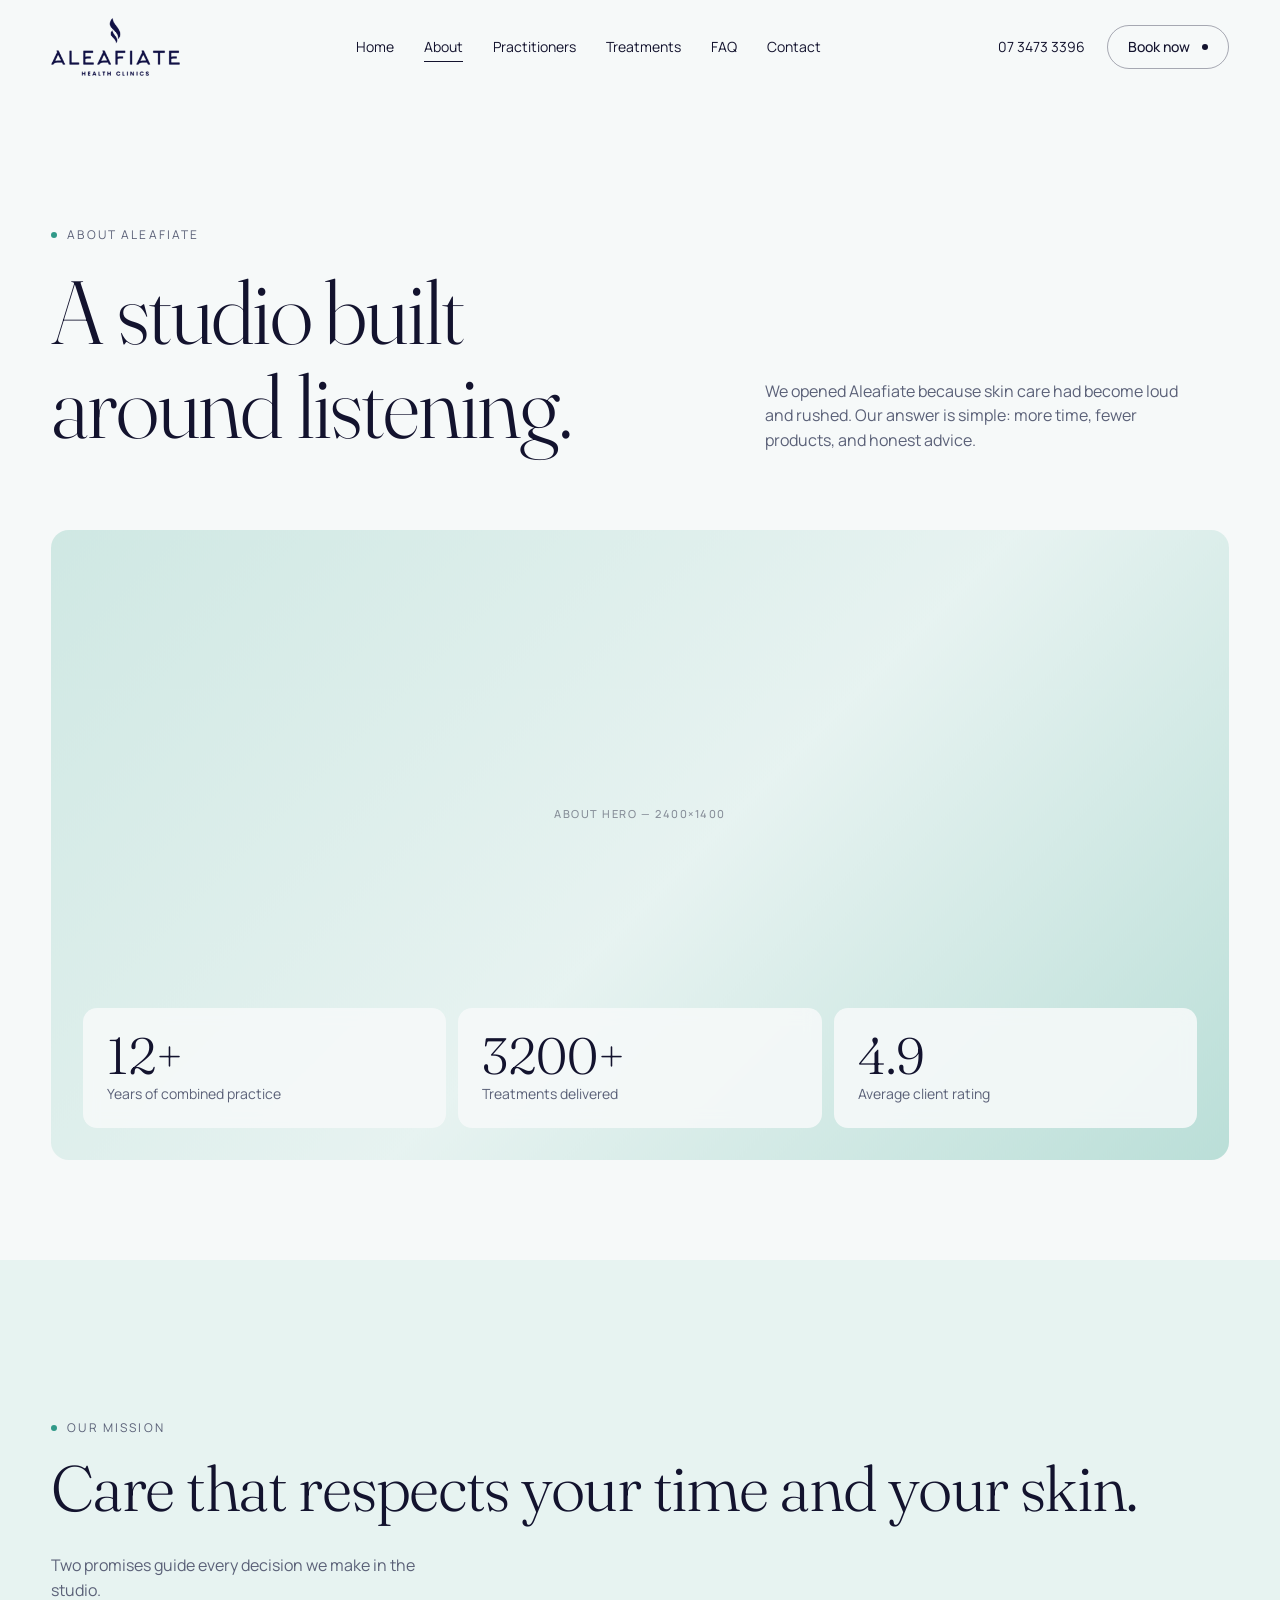
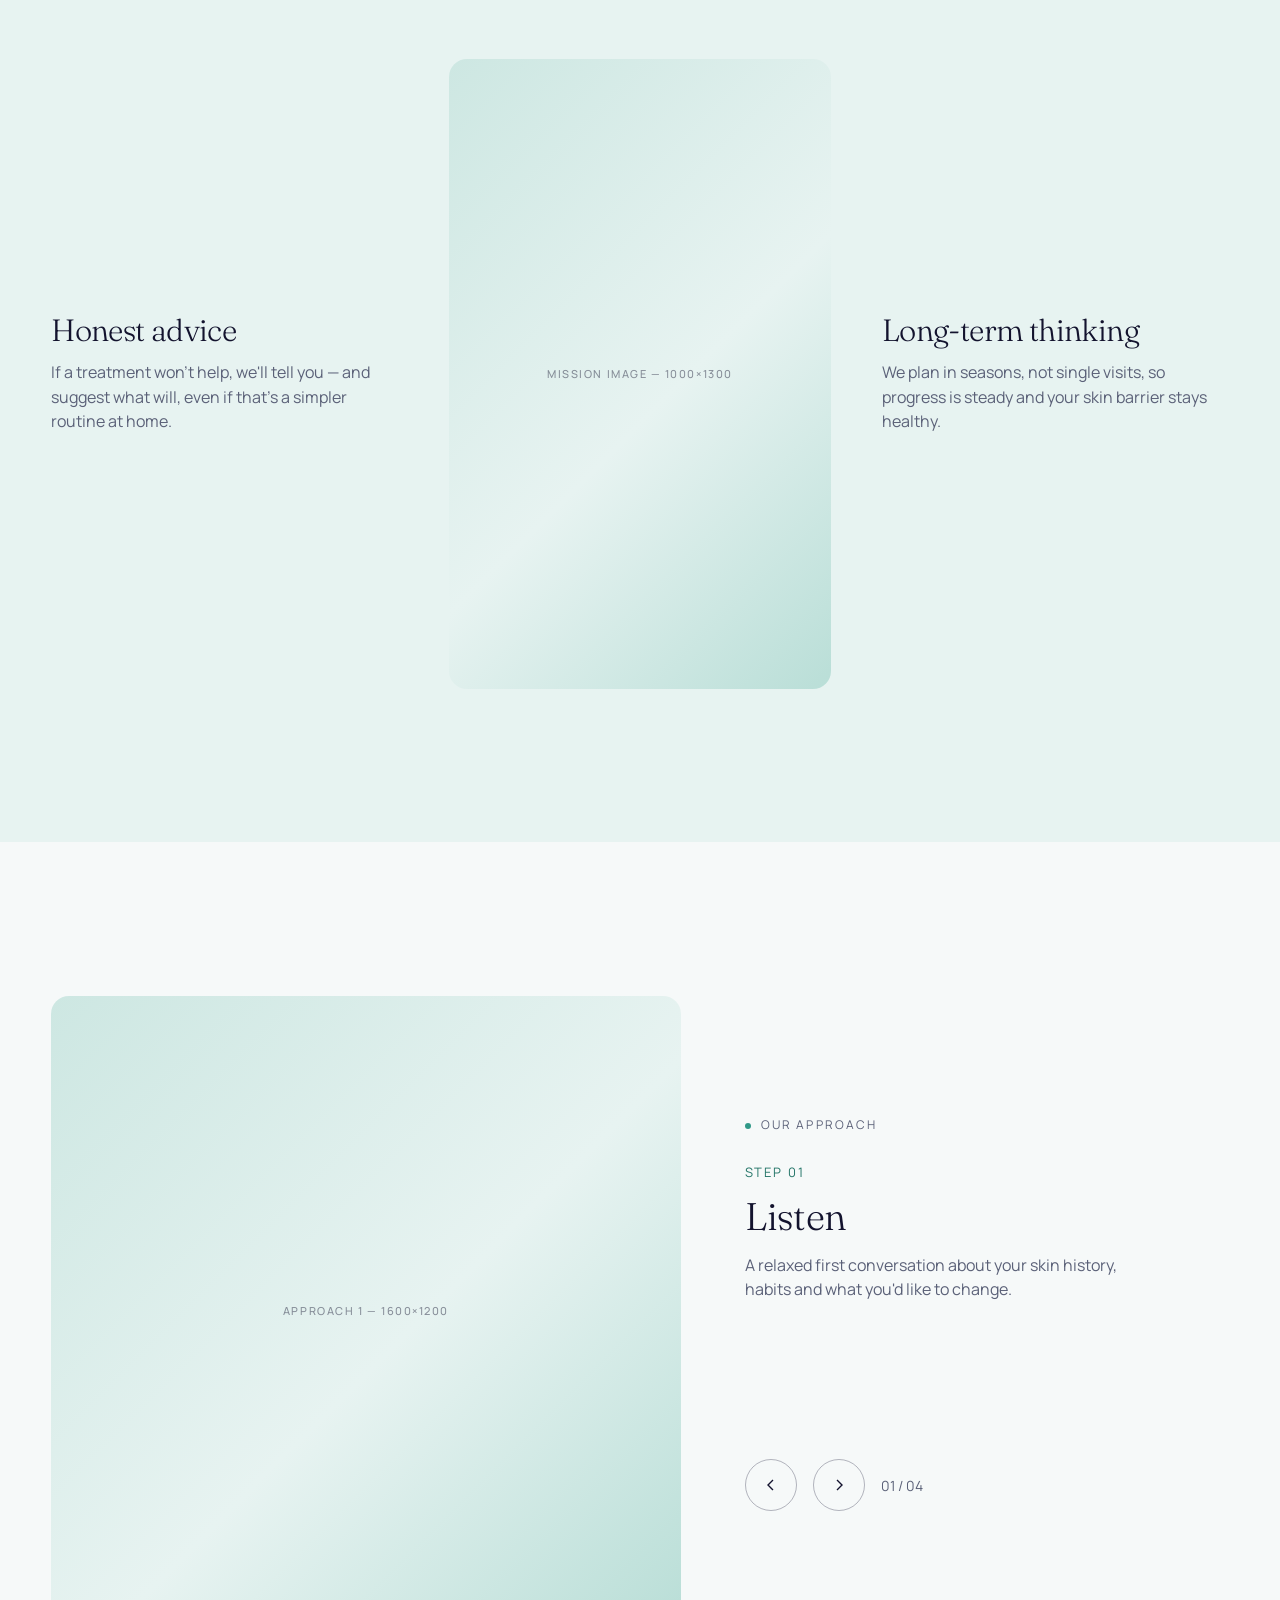
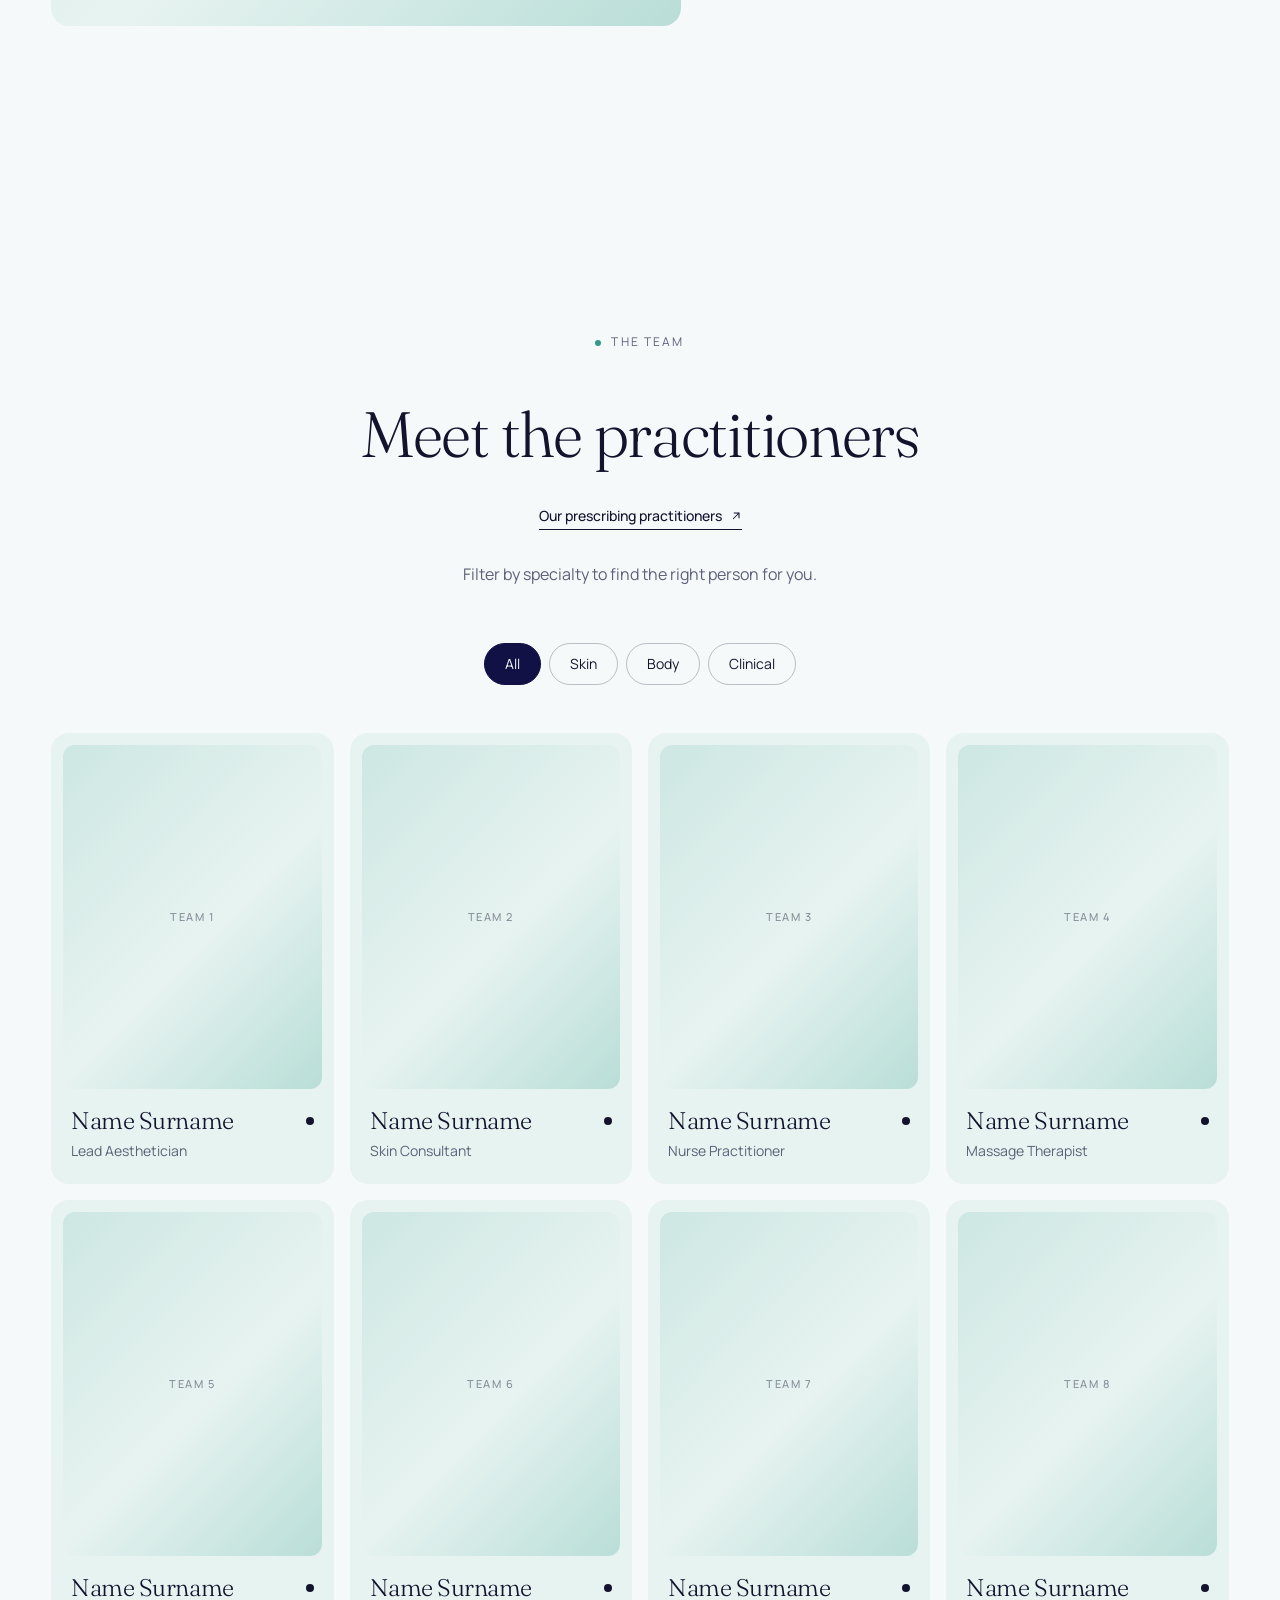
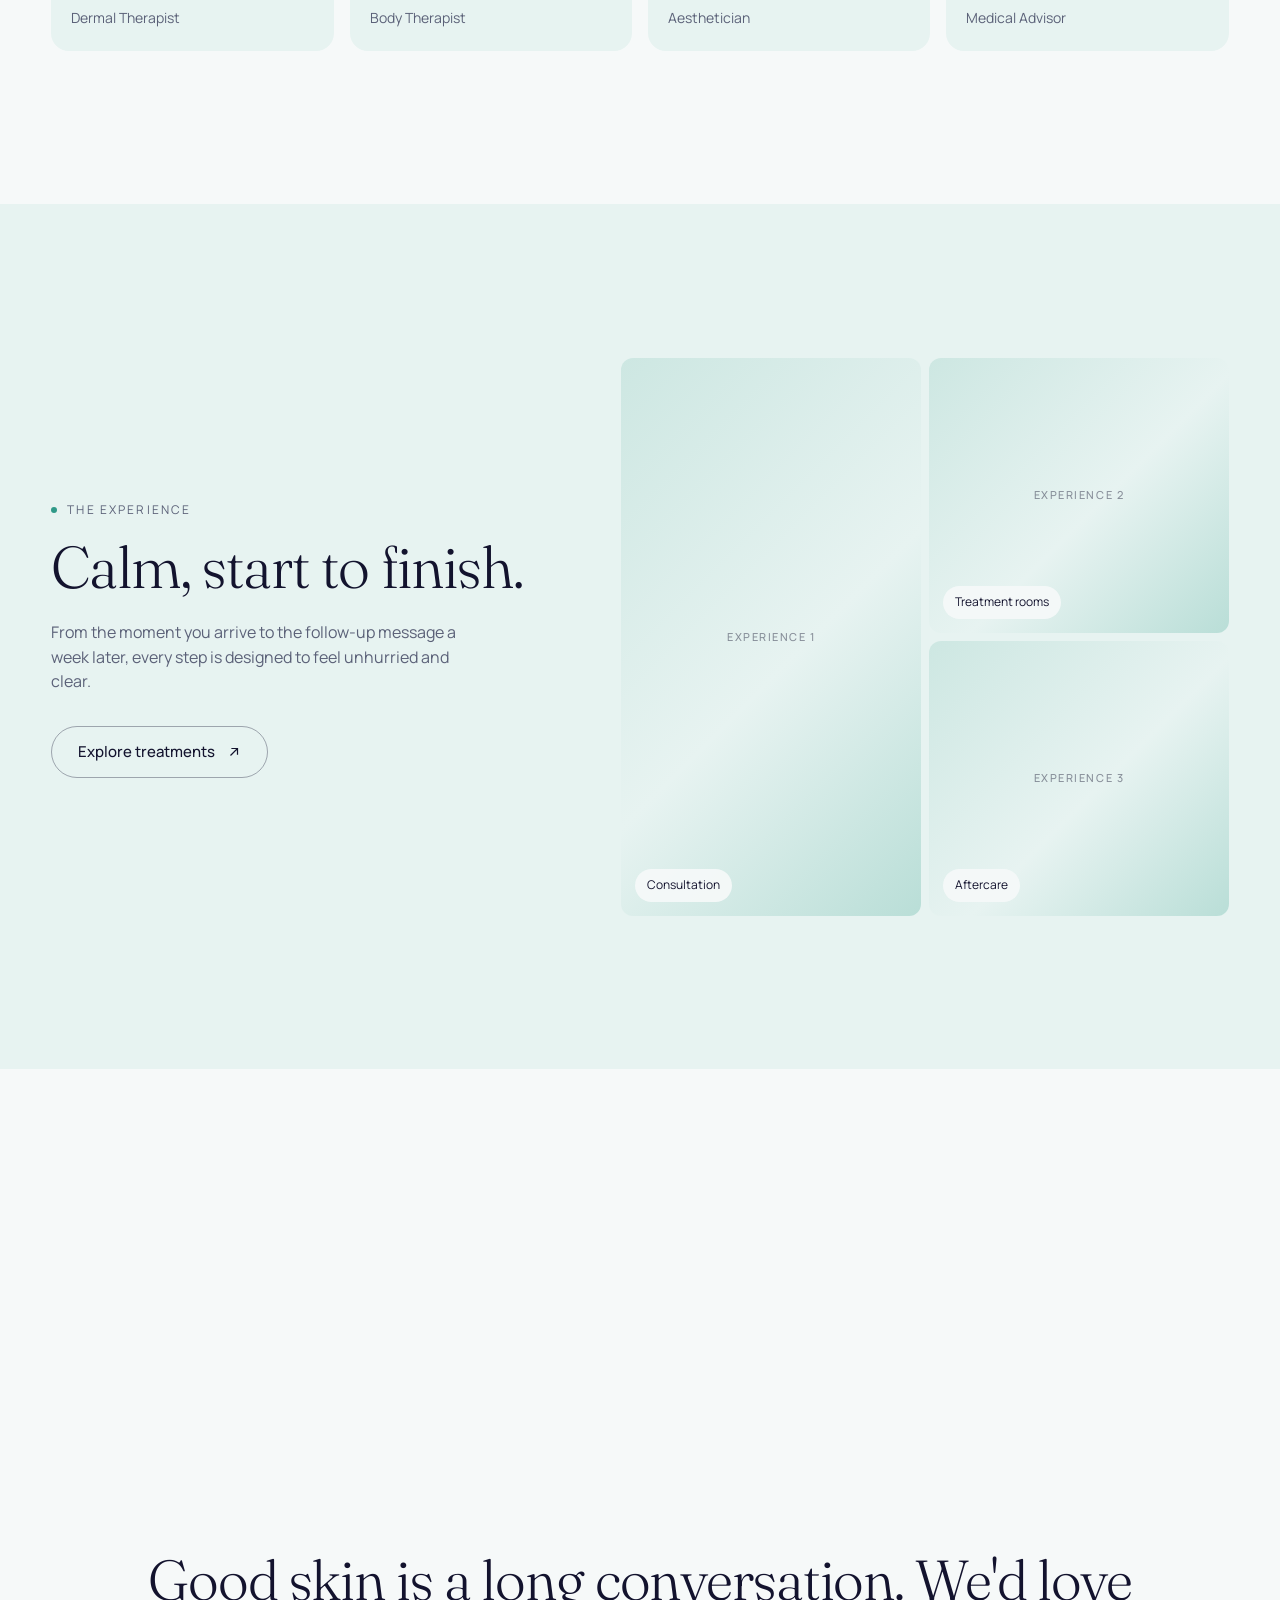
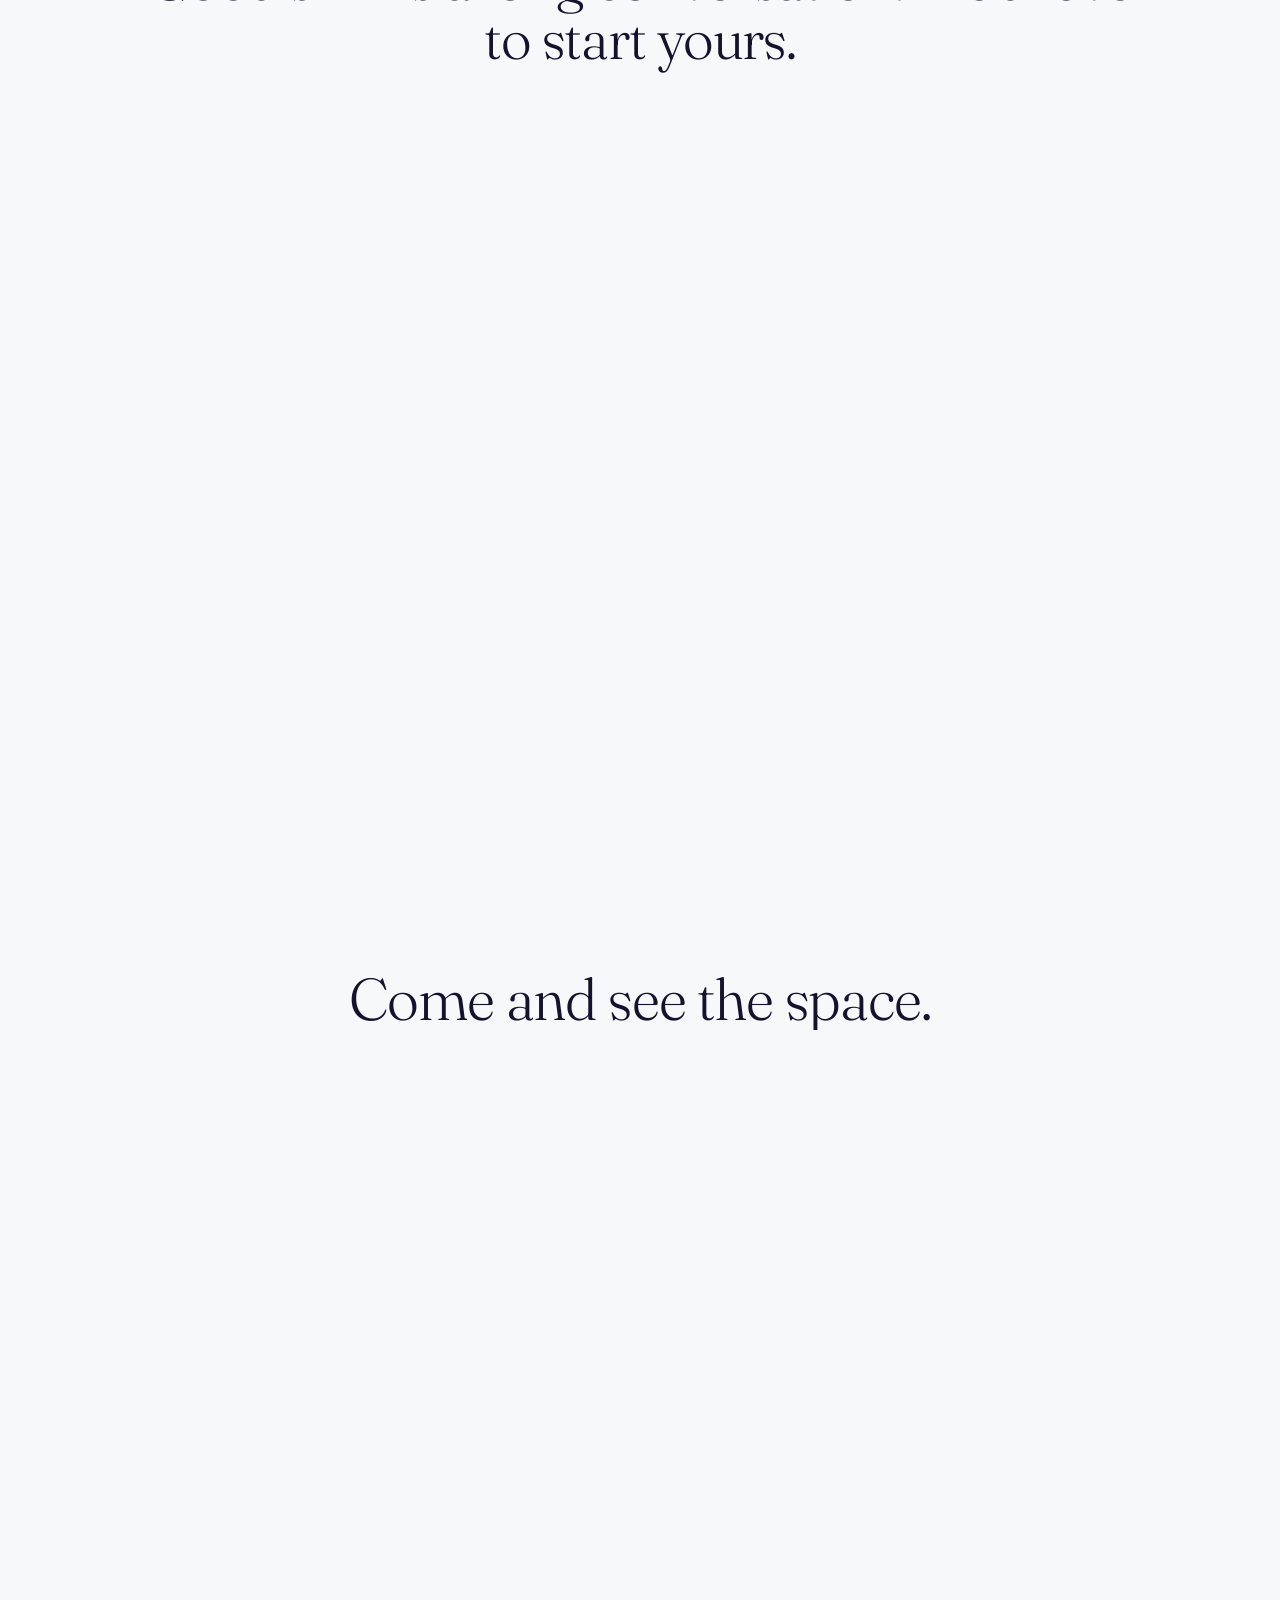
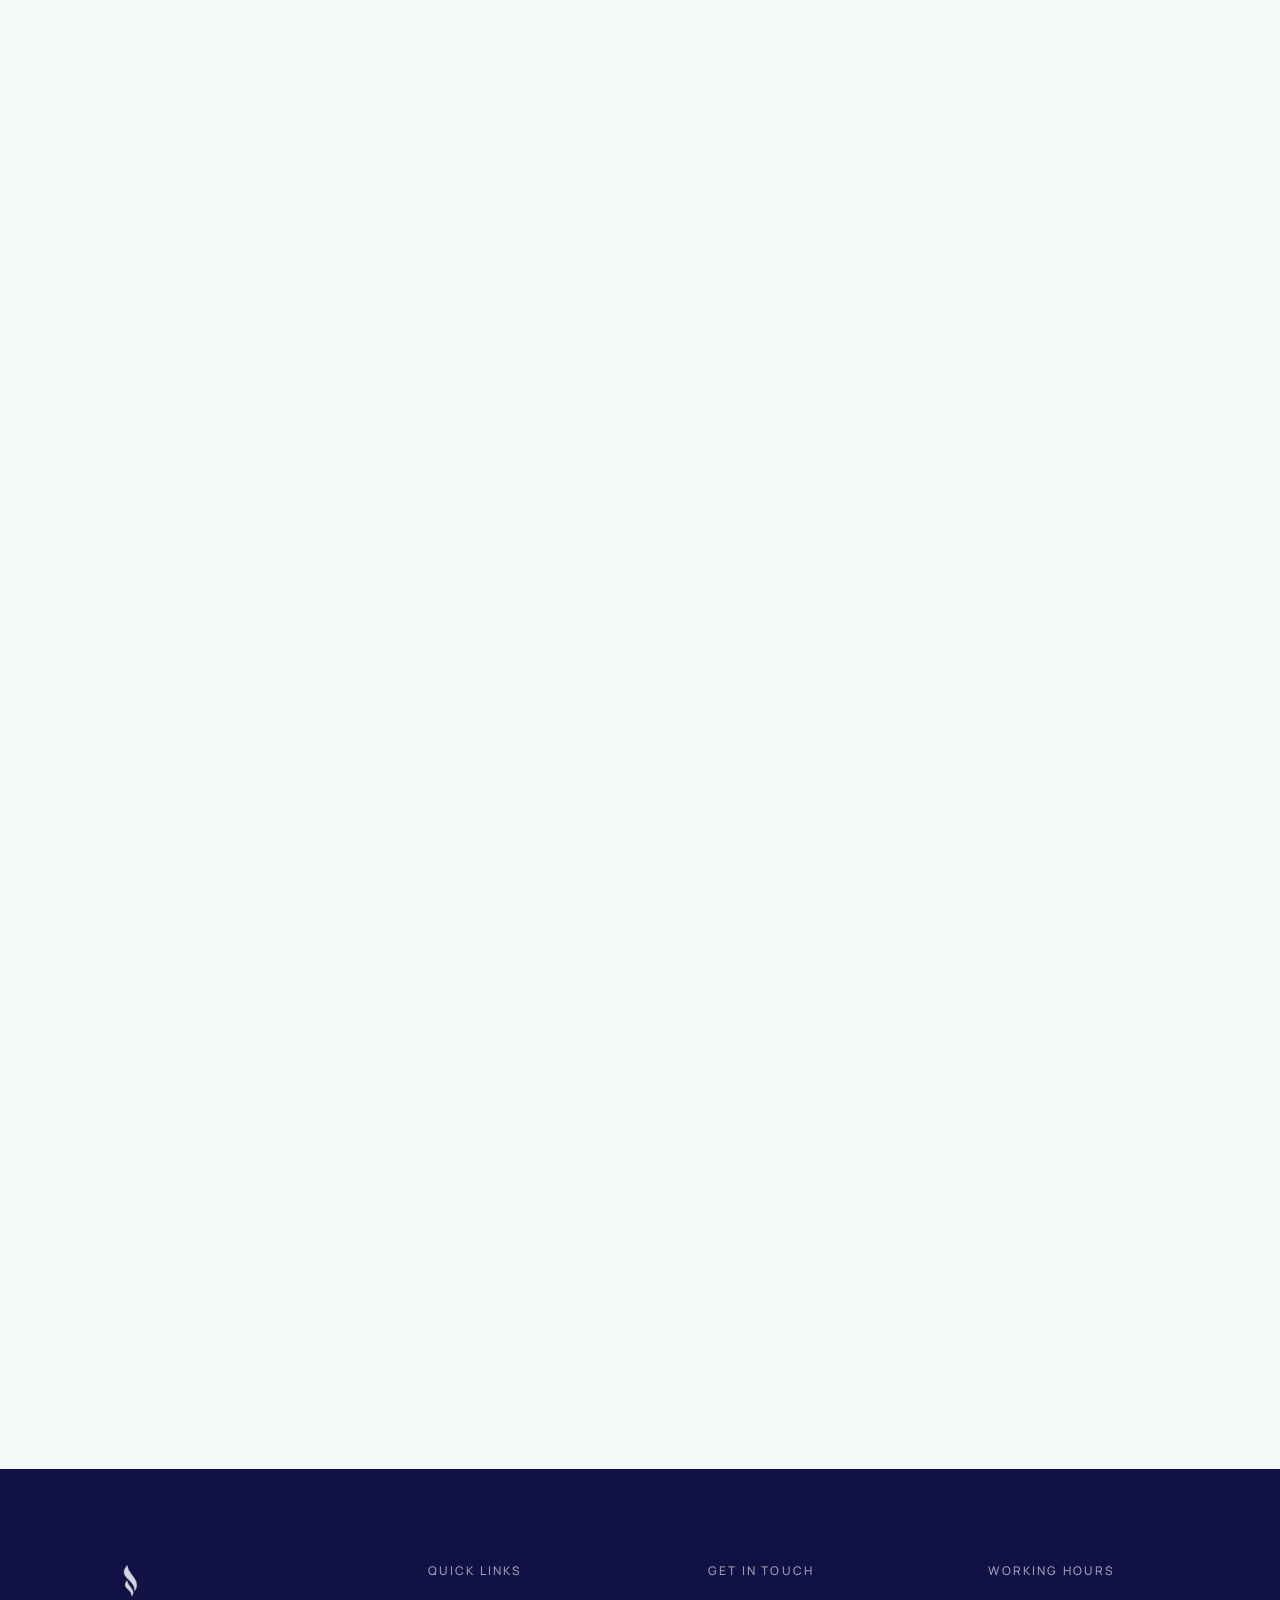
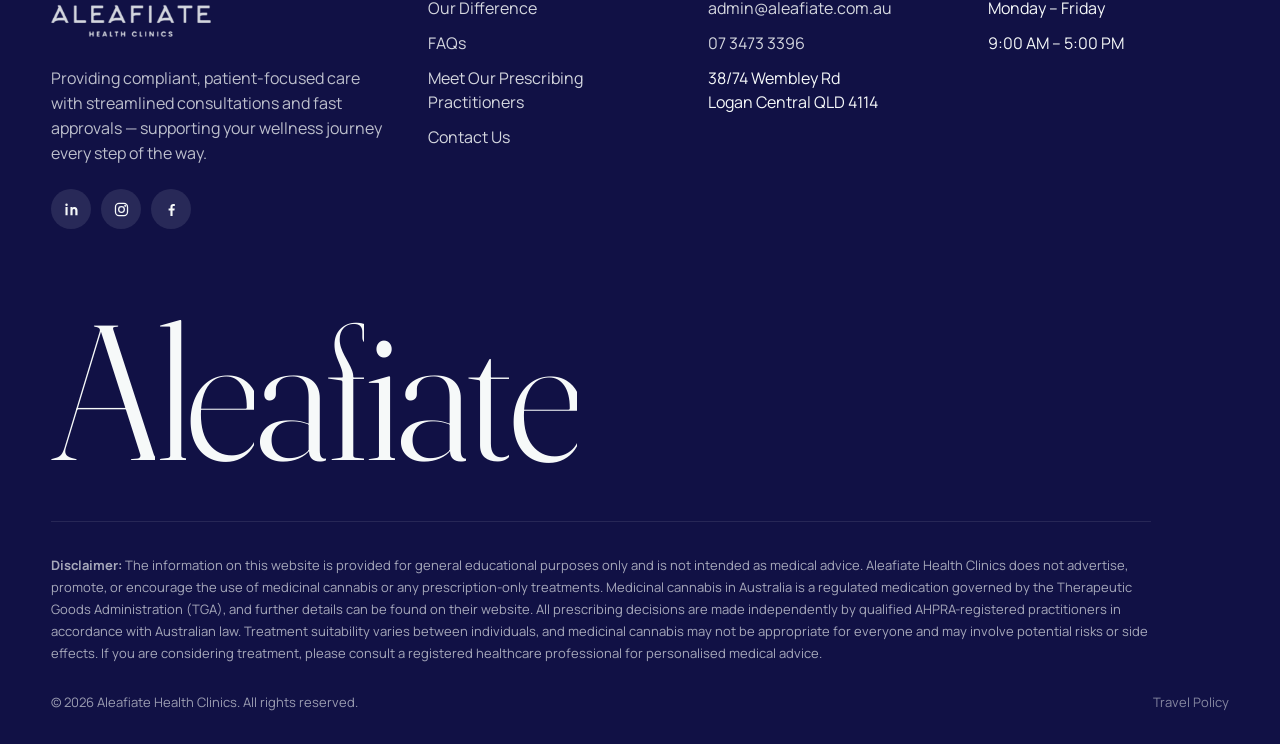
==== commit e994d553: "Rebrand to Aleafiate Health Clinics - Aleafiate logo in nav (navy) and footer (white) - Real phone, " ====
--- a/about.html
+++ b/about.html
@@ -3,8 +3,8 @@
 <head>
 <meta charset="utf-8">
 <meta name="viewport" content="width=device-width, initial-scale=1">
-<title>About — Halden</title>
-<meta name="description" content="The people, ideas and space behind Halden skin and wellness studio.">
+<title>About — Aleafiate Health Clinics</title>
+<meta name="description" content="The people, ideas and space behind Aleafiate skin and wellness studio.">
 <link rel="preconnect" href="https://fonts.googleapis.com">
 <link rel="preconnect" href="https://fonts.gstatic.com" crossorigin>
 <link href="https://fonts.googleapis.com/css2?family=Fraunces:opsz,wght@9..144,300;9..144,400&family=Manrope:wght@400;500;600&display=swap" rel="stylesheet">
@@ -13,15 +13,13 @@
 <body>
 
 <header class="nav" id="nav">
-  <a href="index.html" class="logo" aria-label="Halden home">
-    <svg class="logo__mark" viewBox="0 0 32 32" fill="none" stroke="currentColor" stroke-width="1.4"><circle cx="16" cy="16" r="14"/><path d="M16 5c-5 6-5 16 0 22M16 5c5 6 5 16 0 22M5 16h22"/></svg>Halden
-  </a>
+  <a href="index.html" class="logo" aria-label="Aleafiate Health Clinics home"><img src="images/brand/aleafiate-logo.png" alt="Aleafiate Health Clinics" width="180" height="81"></a>
   <nav class="nav__links" aria-label="Main">
     <a href="index.html">Home</a><a href="about.html" class="is-current">About</a><a href="practitioners.html">Practitioners</a><a href="index.html#treatments">Treatments</a><a href="faq.html">FAQ</a><a href="contact.html">Contact</a>
   </nav>
   <div class="nav__right">
-    <a href="tel:+10000000000" class="nav__phone">+1 (000) 000-0000</a>
-    <a href="contact.html" class="btn btn--ghost" data-roll><span class="btn__fill"></span><span class="btn__label">Book a visit</span><span class="btn__dot"></span></a>
+    <a href="tel:+61734733396" class="nav__phone">07 3473 3396</a>
+    <a href="contact.html" class="btn btn--ghost" data-roll><span class="btn__fill"></span><span class="btn__label">Book now</span><span class="btn__dot"></span></a>
     <button class="nav__burger" aria-label="Open menu"><span></span><span></span></button>
   </div>
 </header>
@@ -32,8 +30,8 @@
 <section class="a-hero">
   <div class="container">
     <div class="a-hero__top">
-      <div><span class="eyebrow" data-up>About Halden</span><h1 data-words style="margin-top:20px">A studio built around listening.</h1></div>
-      <p class="a-hero__sub" data-up>We opened Halden because skin care had become loud and rushed. Our answer is simple: more time, fewer products, and honest advice.</p>
+      <div><span class="eyebrow" data-up>About Aleafiate</span><h1 data-words style="margin-top:20px">A studio built around listening.</h1></div>
+      <p class="a-hero__sub" data-up>We opened Aleafiate because skin care had become loud and rushed. Our answer is simple: more time, fewer products, and honest advice.</p>
     </div>
     <div class="a-hero__media">
       <div class="media" data-parallax data-label="About hero — 2400×1400"><img src="" alt=""></div>
@@ -145,7 +143,7 @@
       <div class="media" data-label="Card image — 700×800"><img src="" alt=""></div>
       <div class="cta__card-body">
         <div><h3>Book a consultation</h3><p>Forty-five minutes, no pressure, and a written plan to take home.</p></div>
-        <div><a href="contact.html" class="btn" data-roll><span class="btn__fill"></span><span class="btn__label">Book a visit</span><span class="btn__dot"></span></a></div>
+        <div><a href="contact.html" class="btn" data-roll><span class="btn__fill"></span><span class="btn__label">Book now</span><span class="btn__dot"></span></a></div>
       </div>
     </div>
   </div>
@@ -155,17 +153,22 @@
 <footer class="footer">
   <div class="container">
     <div class="footer__top">
-      <div>
-        <a href="index.html" class="logo"><svg class="logo__mark" viewBox="0 0 32 32" fill="none" stroke="currentColor" stroke-width="1.4"><circle cx="16" cy="16" r="14"/><path d="M16 5c-5 6-5 16 0 22M16 5c5 6 5 16 0 22M5 16h22"/></svg>Halden</a>
-        <p style="margin-top:18px;opacity:.7;max-width:300px">Notes on skin, seasons and new treatments — once a month.</p>
-        <form class="footer__news" onsubmit="event.preventDefault()"><input type="email" placeholder="Email address" aria-label="Email address"><button aria-label="Subscribe">→</button></form>
+      <div class="footer__brand">
+        <a href="index.html" class="footer__logo"><img src="images/brand/aleafiate-logo-white.png" alt="Aleafiate Health Clinics" width="170" height="77" loading="lazy"></a>
+        <p>Providing compliant, patient-focused care with streamlined consultations and fast approvals — supporting your wellness journey every step of the way.</p>
+        <div class="socials">
+          <a href="#" aria-label="Aleafiate on LinkedIn"><svg viewBox="0 0 24 24" fill="currentColor"><path d="M6.5 8.5h-3V20h3V8.5zM5 3.5a1.75 1.75 0 1 0 0 3.5 1.75 1.75 0 0 0 0-3.5zM20.5 13.4c0-3-1.6-4.9-4.2-4.9-1.5 0-2.4.8-2.8 1.5V8.5h-3V20h3v-6c0-1.5.6-2.6 2-2.6s1.9 1.1 1.9 2.6v6h3.1v-6.6z"/></svg></a>
+          <a href="#" aria-label="Aleafiate on Instagram"><svg viewBox="0 0 24 24" fill="none" stroke="currentColor" stroke-width="1.8"><rect x="3.5" y="3.5" width="17" height="17" rx="5"/><circle cx="12" cy="12" r="4"/><circle cx="17.3" cy="6.7" r=".6" fill="currentColor"/></svg></a>
+          <a href="#" aria-label="Aleafiate on Facebook"><svg viewBox="0 0 24 24" fill="currentColor"><path d="M13.5 21v-7.5h2.6l.4-3h-3V8.6c0-.9.3-1.5 1.6-1.5h1.6V4.4c-.3 0-1.2-.1-2.3-.1-2.3 0-3.9 1.4-3.9 4v2.2H7.9v3h2.6V21h3z"/></svg></a>
+        </div>
       </div>
-      <div><h4>Studio</h4><ul><li><a href="index.html">Home</a></li><li><a href="about.html">About</a></li><li><a href="practitioners.html">Practitioners</a></li><li><a href="faq.html">FAQ</a></li></ul></div>
-      <div><h4>Visit</h4><ul><li>Street address</li><li>City, Postcode</li><li>Mon–Sat, 9–7</li></ul></div>
-      <div><h4>Contact</h4><ul><li><a href="tel:+10000000000">+1 (000) 000-0000</a></li><li><a href="mailto:hello@example.com">hello@example.com</a></li><li><a href="contact.html">Contact page</a></li><li><a href="#">Instagram</a></li></ul></div>
+      <div><h4>Quick links</h4><ul><li><a href="about.html">Our Difference</a></li><li><a href="faq.html">FAQs</a></li><li><a href="practitioners.html">Meet Our Prescribing Practitioners</a></li><li><a href="contact.html">Contact Us</a></li></ul></div>
+      <div><h4>Get in touch</h4><ul><li><a href="mailto:admin@aleafiate.com.au">admin@aleafiate.com.au</a></li><li><a href="tel:+61734733396">07 3473 3396</a></li><li>38/74 Wembley Rd<br>Logan Central QLD 4114</li></ul></div>
+      <div><h4>Working hours</h4><ul><li>Monday – Friday</li><li>9:00 AM – 5:00 PM</li></ul></div>
     </div>
-    <div class="footer__word" data-letters>Halden</div>
-    <div class="footer__bottom"><span>© <span data-year></span> Halden Studio</span><span>Privacy · Terms</span></div>
+    <div class="footer__word" data-letters>Aleafiate</div>
+    <p class="footer__disclaimer"><b>Disclaimer:</b> The information on this website is provided for general educational purposes only and is not intended as medical advice. Aleafiate Health Clinics does not advertise, promote, or encourage the use of medicinal cannabis or any prescription-only treatments. Medicinal cannabis in Australia is a regulated medication governed by the Therapeutic Goods Administration (TGA), and further details can be found on their website. All prescribing decisions are made independently by qualified AHPRA-registered practitioners in accordance with Australian law. Treatment suitability varies between individuals, and medicinal cannabis may not be appropriate for everyone and may involve potential risks or side effects. If you are considering treatment, please consult a registered healthcare professional for personalised medical advice.</p>
+    <div class="footer__bottom"><span>© <span data-year></span> Aleafiate Health Clinics. All rights reserved.</span><nav class="footer__legal" aria-label="Legal"><a href="travel-policy.html">Travel Policy</a></nav></div>
   </div>
 </footer>
 
--- a/css/style.css
+++ b/css/style.css
@@ -3,14 +3,19 @@
    Change colours / fonts in :root
    ========================================================= */
 :root{
-  --bone:#F4F1EA;
-  --sand:#E9E3D7;
-  --stone:#D8CFBF;
-  --moss:#2F3A2F;
-  --moss-2:#46543F;
-  --clay:#B8835B;
-  --ink:#1C211C;
-  --muted:#5E655B;
+  --bone:#F6F9F9;
+  --sand:#E7F3F1;
+  --stone:#CDE7E2;
+  /* brand (logo) colours */
+  --navy:#111145;
+  --teal:#309988;
+  --mint:#8ADCCE;
+  --teal-deep:#247568; /* teal for small text and white-on-teal fills (passes contrast) */
+  --moss:var(--navy);   /* dark surfaces, buttons */
+  --moss-2:var(--teal); /* italic heading accents */
+  --clay:var(--teal-deep); /* numbers, small labels, hover fills */
+  --ink:#13132E;
+  --muted:#5B6178;
   --white:#fff;
   --serif:"Fraunces", Georgia, serif;
   --sans:"Manrope", system-ui, sans-serif;
@@ -25,6 +30,7 @@
 html.lenis,html.lenis body{height:auto}
 .lenis.lenis-smooth{scroll-behavior:auto!important}
 .lenis.lenis-stopped{overflow:hidden}
+::selection{background:var(--mint);color:var(--navy)}
 body{background:var(--bone);color:var(--ink);font-family:var(--sans);font-size:16px;line-height:1.55;-webkit-font-smoothing:antialiased;overflow-x:hidden}
 img{display:block;max-width:100%}
 a{color:inherit;text-decoration:none}
@@ -33,7 +39,7 @@
 p{margin:0}
 .container{width:100%;max-width:1440px;margin:0 auto;padding:0 var(--gutter)}
 .eyebrow{font-size:12px;letter-spacing:.18em;text-transform:uppercase;color:var(--muted);display:inline-flex;align-items:center;gap:10px}
-.eyebrow::before{content:"";width:6px;height:6px;border-radius:50%;background:var(--clay)}
+.eyebrow::before{content:"";width:6px;height:6px;border-radius:50%;background:var(--teal)}
 .section{padding:clamp(90px,12vw,160px) 0}
 .section__head{display:flex;justify-content:space-between;align-items:flex-end;gap:32px;margin-bottom:56px;flex-wrap:wrap}
 .section__head h2{font-size:clamp(40px,5vw,80px);margin-top:16px}
@@ -52,17 +58,17 @@
 
 /* ---------- image placeholders ----------
    Put your file in  <img src="images/xxx.jpg">  — the label hides itself. */
-.media{position:relative;overflow:hidden;background:linear-gradient(135deg,var(--stone),var(--sand) 55%,#cfc4b1)}
-.media::after{content:attr(data-label);position:absolute;inset:0;display:grid;place-items:center;text-align:center;padding:14px 18px;font:500 11px/1.3 var(--sans);letter-spacing:.14em;text-transform:uppercase;color:rgba(28,33,28,.45);pointer-events:none}
+.media{position:relative;overflow:hidden;background:linear-gradient(135deg,var(--stone),var(--sand) 55%,#B9DED7)}
+.media::after{content:attr(data-label);position:absolute;inset:0;display:grid;place-items:center;text-align:center;padding:14px 18px;font:500 11px/1.3 var(--sans);letter-spacing:.14em;text-transform:uppercase;color:rgba(19,19,46,.45);pointer-events:none}
 .media.has-img::after{display:none}
 .media img{width:100%;height:100%;object-fit:cover;will-change:transform}
 .media img[src=""]{opacity:0}
-.media--dark{background:linear-gradient(135deg,#4c5a45,#3a463a)}
-.media--dark::after{color:rgba(244,241,234,.5)}
+.media--dark{background:linear-gradient(135deg,#25256E,#161650)}
+.media--dark::after{color:rgba(246,249,249,.5)}
 
 /* ---------- buttons ---------- */
 .btn{--bg:var(--moss);--fg:var(--bone);--line:var(--moss);position:relative;display:inline-flex;align-items:center;gap:12px;height:52px;padding:0 26px;border-radius:999px;background:var(--bg);color:var(--fg);border:1px solid var(--line);font:500 15px/1 var(--sans);overflow:hidden;isolation:isolate;cursor:pointer;transition:color .5s var(--ease),border-color .5s var(--ease)}
-.btn--ghost{--bg:transparent;--fg:var(--ink);--line:rgba(28,33,28,.35)}
+.btn--ghost{--bg:transparent;--fg:var(--ink);--line:rgba(19,19,46,.35)}
 .btn__fill{position:absolute;left:var(--x,50%);top:var(--y,50%);width:0;height:0;border-radius:50%;background:var(--clay);transform:translate(-50%,-50%);z-index:-1;transition:width .6s var(--ease),height .6s var(--ease)}
 .btn:hover .btn__fill{width:260%;height:600%}
 .btn:hover{--line:var(--clay);color:var(--white)}
@@ -70,14 +76,14 @@
 .btn:hover .btn__dot{transform:scale(1.8)}
 .btn__arrow{width:14px;height:14px;transition:transform .5s var(--ease)}
 .btn:hover .btn__arrow{transform:rotate(45deg)}
-.round-btn{width:52px;height:52px;border-radius:50%;border:1px solid rgba(28,33,28,.3);background:transparent;display:grid;place-items:center;cursor:pointer;overflow:hidden;position:relative;transition:background .4s,color .4s,border-color .4s}
+.round-btn{width:52px;height:52px;border-radius:50%;border:1px solid rgba(19,19,46,.3);background:transparent;display:grid;place-items:center;cursor:pointer;overflow:hidden;position:relative;transition:background .4s,color .4s,border-color .4s}
 .round-btn:hover{background:var(--moss);color:var(--bone);border-color:var(--moss)}
 .round-btn svg{width:16px;height:16px;transition:transform .5s var(--ease)}
 .round-btn[data-dir="prev"]:hover svg{transform:translateX(-3px)}
 .round-btn[data-dir="next"]:hover svg{transform:translateX(3px)}
 
 /* diagonal arrow swap (used on cards) */
-.arrow-swap{position:relative;width:44px;height:44px;border-radius:50%;border:1px solid rgba(244,241,234,.6);overflow:hidden;display:block;transition:background .5s,border-color .5s}
+.arrow-swap{position:relative;width:44px;height:44px;border-radius:50%;border:1px solid rgba(246,249,249,.6);overflow:hidden;display:block;transition:background .5s,border-color .5s}
 .arrow-swap svg{position:absolute;left:50%;top:50%;width:16px;height:16px;margin:-8px 0 0 -8px;transition:transform .6s var(--ease)}
 .arrow-swap svg:last-child{transform:translate(-160%,160%)}
 [data-hover]:hover .arrow-swap{background:var(--bone);color:var(--ink);border-color:var(--bone)}
@@ -87,7 +93,7 @@
 /* ---------- nav ---------- */
 .nav{position:fixed;inset:0 0 auto 0;z-index:50;padding:18px var(--gutter);display:flex;align-items:center;justify-content:space-between;gap:24px;transition:transform .7s var(--ease),background .4s}
 .nav.is-hidden{transform:translateY(-110%)}
-.nav.is-solid{background:rgba(244,241,234,.85);backdrop-filter:blur(12px);-webkit-backdrop-filter:blur(12px)}
+.nav.is-solid{background:rgba(246,249,249,.85);backdrop-filter:blur(12px);-webkit-backdrop-filter:blur(12px)}
 .logo{display:flex;align-items:center;gap:10px;font-family:var(--serif);font-size:22px}
 .logo__mark{width:28px;height:28px}
 .nav__links{display:flex;gap:30px;font-size:14px}
@@ -96,7 +102,7 @@
 .nav__links a:hover::after,.nav__links a.is-current::after{transform:scaleX(1);transform-origin:left}
 .nav__right{display:flex;align-items:center;gap:22px;font-size:14px}
 .nav .btn{height:44px;padding:0 20px;font-size:14px}
-.nav__burger{display:none;width:44px;height:44px;border-radius:50%;border:1px solid rgba(28,33,28,.3);background:transparent;position:relative;cursor:pointer}
+.nav__burger{display:none;width:44px;height:44px;border-radius:50%;border:1px solid rgba(19,19,46,.3);background:transparent;position:relative;cursor:pointer}
 .nav__burger span{position:absolute;left:13px;right:13px;height:1px;background:var(--ink);transition:transform .5s var(--ease),top .5s var(--ease)}
 .nav__burger span:nth-child(1){top:18px}.nav__burger span:nth-child(2){top:25px}
 .menu-open .nav__burger span:nth-child(1){top:21px;transform:rotate(45deg)}
@@ -104,7 +110,7 @@
 .mobile-menu{position:fixed;inset:0;z-index:40;background:var(--moss);color:var(--bone);display:flex;flex-direction:column;justify-content:center;padding:0 var(--gutter);clip-path:inset(0 0 100% 0);transition:clip-path .8s var(--ease)}
 .menu-open .mobile-menu{clip-path:inset(0)}
 .menu-open .nav{color:var(--bone);background:transparent;backdrop-filter:none}
-.menu-open .nav__burger{border-color:rgba(244,241,234,.4)}
+.menu-open .nav__burger{border-color:rgba(246,249,249,.4)}
 .menu-open .nav__burger span{background:var(--bone)}
 .mobile-menu a{font-family:var(--serif);font-size:44px;line-height:1.3;display:block;transform:translateY(40px);opacity:0;transition:transform .8s var(--ease),opacity .8s}
 .menu-open .mobile-menu a{transform:none;opacity:1}
@@ -122,18 +128,18 @@
 .hero__foot{position:absolute;left:var(--gutter);bottom:40px;max-width:300px;font-size:14px;color:var(--muted)}
 .hero__media{position:absolute;top:0;right:0;bottom:0;width:50%;z-index:3}
 .hero__media .media{position:absolute;inset:0}
-.hero__shade{position:absolute;inset:0;background:rgba(20,26,20,.45);opacity:0;z-index:1}
+.hero__shade{position:absolute;inset:0;background:rgba(13,13,48,.45);opacity:0;z-index:1}
 .hero__statement{position:absolute;inset:0;display:flex;align-items:center;justify-content:center;text-align:center;padding:0 var(--gutter);z-index:2;color:var(--bone);font-size:clamp(34px,4.6vw,72px);pointer-events:none}
 .hero__scroll{position:absolute;right:28px;bottom:32px;z-index:4;color:var(--bone);font-size:12px;letter-spacing:.18em;text-transform:uppercase;display:flex;align-items:center;gap:10px}
-.hero__scroll i{display:block;width:1px;height:40px;background:rgba(244,241,234,.4);position:relative;overflow:hidden}
+.hero__scroll i{display:block;width:1px;height:40px;background:rgba(246,249,249,.4);position:relative;overflow:hidden}
 .hero__scroll i::after{content:"";position:absolute;inset:0;background:var(--bone);animation:scrollLine 1.8s var(--ease) infinite}
 @keyframes scrollLine{0%{transform:translateY(-100%)}60%,100%{transform:translateY(100%)}}
 
 /* intro */
 .intro{position:relative;padding:clamp(100px,16vw,200px) 0;overflow:hidden}
 .intro__orb{position:absolute;border-radius:50%;filter:blur(60px);opacity:.55;pointer-events:none}
-.intro__orb--a{width:420px;height:420px;background:#dfe3d4;left:-120px;top:10%}
-.intro__orb--b{width:520px;height:520px;background:#efe0cf;right:-160px;bottom:-10%}
+.intro__orb--a{width:420px;height:420px;background:#CFEFE9;left:-120px;top:10%}
+.intro__orb--b{width:520px;height:520px;background:#DCDDF2;right:-160px;bottom:-10%}
 .intro__text{position:relative;max-width:1100px;margin:0 auto;text-align:center;font-family:var(--serif);font-weight:300;font-size:clamp(28px,3.4vw,52px);line-height:1.18;letter-spacing:-.015em}
 .intro__features{position:relative;display:grid;grid-template-columns:repeat(3,minmax(0,200px));justify-content:center;gap:clamp(20px,5vw,72px);margin-top:72px;text-align:center;font-size:15px}
 .intro__icon{width:44px;height:44px;margin:0 auto 14px;border-radius:50%;display:grid;place-items:center;background:var(--moss);color:var(--bone)}
@@ -144,7 +150,7 @@
 .value-card{position:relative;height:100vh;min-height:560px}
 .value-card .media{position:absolute;inset:0}
 .value-card .media img{transform:scale(1.15)}
-.value-card::before{content:"";position:absolute;inset:40% 0 0 0;z-index:1;background:linear-gradient(to top,rgba(20,26,20,.7),transparent)}
+.value-card::before{content:"";position:absolute;inset:40% 0 0 0;z-index:1;background:linear-gradient(to top,rgba(13,13,48,.7),transparent)}
 .value-card__cap{position:absolute;left:clamp(20px,4vw,56px);right:clamp(20px,4vw,56px);bottom:clamp(24px,5vw,56px);z-index:2;color:var(--bone);max-width:360px}
 .value-card__cap h3{font-size:28px;margin-bottom:10px}
 .value-card__cap p{font-size:15px;opacity:.85}
@@ -153,7 +159,7 @@
 .values__sticky h2{font-size:clamp(38px,4vw,64px);margin:18px 0 22px}
 .values__sticky p{max-width:420px;color:var(--muted)}
 .values__progress{display:flex;gap:8px;margin-top:40px}
-.values__progress span{height:2px;flex:0 0 40px;background:rgba(28,33,28,.15);position:relative;overflow:hidden}
+.values__progress span{height:2px;flex:0 0 40px;background:rgba(19,19,46,.15);position:relative;overflow:hidden}
 .values__progress i{position:absolute;inset:0;background:var(--moss);transform:scaleX(0);transform-origin:left}
 
 /* treatments: expanding cards */
@@ -163,7 +169,7 @@
 .t-card .media{position:absolute;inset:0}
 .t-card .media img{transition:transform 1.2s var(--ease)}
 .t-card:hover .media img{transform:scale(1.05)}
-.t-card::before{content:"";position:absolute;inset:0;z-index:1;background:linear-gradient(to top,rgba(20,26,20,.7),rgba(20,26,20,.05) 60%)}
+.t-card::before{content:"";position:absolute;inset:0;z-index:1;background:linear-gradient(to top,rgba(13,13,48,.7),rgba(13,13,48,.05) 60%)}
 .t-card__num{position:absolute;top:22px;left:24px;z-index:2;font-size:13px;letter-spacing:.1em}
 .t-card .arrow-swap{position:absolute;top:16px;right:16px;z-index:2}
 .t-card__body{position:absolute;left:24px;right:24px;bottom:24px;z-index:2}
@@ -182,22 +188,26 @@
 .o-item:nth-child(3){grid-column:10/13;grid-row:span 2}
 .o-item:nth-child(4){grid-column:6/8}
 .o-item:nth-child(5){grid-column:8/10}
-.o-tag{position:absolute;left:14px;bottom:14px;z-index:2;background:rgba(244,241,234,.92);padding:7px 12px;border-radius:999px;font-size:12px}
+.o-tag{position:absolute;left:14px;bottom:14px;z-index:2;background:rgba(246,249,249,.92);padding:7px 12px;border-radius:999px;font-size:12px}
 
 /* studio: horizontal + final zoom */
 .space{background:var(--moss);color:var(--bone)}
 .space__head{padding-top:clamp(90px,12vw,160px);padding-bottom:56px;display:flex;justify-content:space-between;align-items:flex-end;gap:24px;flex-wrap:wrap}
 .space__head h2{font-size:clamp(40px,5vw,80px);margin-top:16px}
-.space .eyebrow{color:rgba(244,241,234,.7)}
+.space .eyebrow{color:rgba(246,249,249,.7)}
+.space .eyebrow::before,.footer .eyebrow::before,.banner .eyebrow::before{background:var(--mint)}
+.footer a:hover{color:var(--mint)}
+.banner .btn:hover,.faq__help .btn:hover{--line:var(--mint);color:var(--navy)}
+.banner .btn .btn__fill,.faq__help .btn .btn__fill{background:var(--mint)}
 .space__head p{max-width:360px;opacity:.75}
 .space__pin{height:100vh;overflow:hidden;display:flex;align-items:center}
 .space__track{display:flex;gap:20px;padding-left:var(--gutter);will-change:transform}
 .space__item{position:relative;flex:0 0 auto;width:min(78vw,1100px);height:72vh;border-radius:var(--radius);overflow:hidden}
 .space__item .media{position:absolute;inset:0}
 .space__item--final .media img{transform-origin:center}
-.space__overlay{position:absolute;inset:0;background:rgba(20,26,20,.55);opacity:0;z-index:1}
+.space__overlay{position:absolute;inset:0;background:rgba(13,13,48,.55);opacity:0;z-index:1}
 .space__quote{position:absolute;inset:0;z-index:2;display:flex;align-items:center;justify-content:center;text-align:center;padding:0 8%;font-size:clamp(30px,3.6vw,58px)}
-.space__bar{position:absolute;left:var(--gutter);right:var(--gutter);bottom:5vh;height:1px;background:rgba(244,241,234,.2)}
+.space__bar{position:absolute;left:var(--gutter);right:var(--gutter);bottom:5vh;height:1px;background:rgba(246,249,249,.2)}
 .space__bar i{position:absolute;inset:0;background:var(--bone);transform:scaleX(0);transform-origin:left}
 
 /* team slider (home) */
@@ -235,13 +245,13 @@
 .quote__who span{font-size:13px;color:var(--muted)}
 .voices__side{position:relative;border-radius:var(--radius);overflow:hidden;min-height:440px;color:var(--bone)}
 .voices__side .media{position:absolute;inset:0}
-.voices__side::before{content:"";position:absolute;inset:30% 0 0 0;z-index:1;background:linear-gradient(to top,rgba(20,26,20,.75),transparent)}
+.voices__side::before{content:"";position:absolute;inset:30% 0 0 0;z-index:1;background:linear-gradient(to top,rgba(13,13,48,.75),transparent)}
 .rating{position:absolute;left:0;right:0;bottom:32px;z-index:2;text-align:center}
 .rating__num{font-family:var(--serif);font-size:72px;line-height:1}
 .rating__stars{letter-spacing:4px;margin:6px 0}
 .rating p{font-size:14px;opacity:.85}
 .voices__dots{display:flex;gap:6px;margin-top:24px}
-.voices__dots button{width:24px;height:2px;border:0;padding:0;background:rgba(28,33,28,.2);cursor:pointer;transition:background .4s,width .6s var(--ease)}
+.voices__dots button{width:24px;height:2px;border:0;padding:0;background:rgba(19,19,46,.2);cursor:pointer;transition:background .4s,width .6s var(--ease)}
 .voices__dots button.is-active{background:var(--moss);width:48px}
 
 /* CTA: headline → framed image grows → card */
@@ -249,7 +259,7 @@
 .cta__headline{position:absolute;inset:0;display:flex;align-items:center;justify-content:center;text-align:center;padding:0 var(--gutter);font-size:clamp(36px,4.6vw,72px);z-index:1}
 .cta__image{position:absolute;inset:0;z-index:2;transform:scale(.55);opacity:0;border-radius:var(--radius);overflow:hidden}
 .cta__image .media{position:absolute;inset:0}
-.cta__image::after{content:"";position:absolute;inset:0;background:rgba(20,26,20,.2)}
+.cta__image::after{content:"";position:absolute;inset:0;background:rgba(13,13,48,.2)}
 .cta__card-wrap{position:absolute;inset:0;z-index:3;display:flex;align-items:center;justify-content:center;padding:0 var(--gutter);opacity:0;pointer-events:none}
 .cta__card{pointer-events:auto;display:grid;grid-template-columns:1fr 1.3fr;width:min(100%,820px);background:var(--bone);border-radius:var(--radius);overflow:hidden}
 .cta__card .media{min-height:340px}
@@ -264,9 +274,9 @@
 .footer ul{padding:0;margin:0}
 .footer li{list-style:none;margin-bottom:10px}
 .footer a{opacity:.85;transition:opacity .3s}.footer a:hover{opacity:1}
-.footer__news{display:flex;border-bottom:1px solid rgba(244,241,234,.3);margin-top:20px;max-width:340px}
+.footer__news{display:flex;border-bottom:1px solid rgba(246,249,249,.3);margin-top:20px;max-width:340px}
 .footer__news input{flex:1;background:transparent;border:0;color:var(--bone);font:inherit;padding:12px 0;outline:none}
-.footer__news input::placeholder{color:rgba(244,241,234,.5)}
+.footer__news input::placeholder{color:rgba(246,249,249,.5)}
 .footer__news button{background:none;border:0;color:var(--bone);cursor:pointer}
 .footer__word{font-family:var(--serif);font-weight:300;font-size:clamp(90px,22vw,340px);line-height:.85;letter-spacing:-.04em;margin-top:80px;white-space:nowrap}
 .footer__bottom{display:flex;justify-content:space-between;gap:16px;flex-wrap:wrap;margin-top:28px;font-size:13px;opacity:.6}
@@ -281,7 +291,7 @@
 .a-hero__media{position:relative;margin-top:clamp(48px,6vw,80px);height:clamp(380px,70vh,720px);border-radius:var(--radius);overflow:hidden}
 .a-hero__media .media{position:absolute;inset:-10% 0}
 .a-stats{position:absolute;left:clamp(16px,3vw,32px);right:clamp(16px,3vw,32px);bottom:clamp(16px,3vw,32px);z-index:2;display:grid;grid-template-columns:repeat(3,1fr);gap:12px}
-.a-stat{background:rgba(244,241,234,.9);backdrop-filter:blur(8px);-webkit-backdrop-filter:blur(8px);border-radius:14px;padding:22px 24px}
+.a-stat{background:rgba(246,249,249,.9);backdrop-filter:blur(8px);-webkit-backdrop-filter:blur(8px);border-radius:14px;padding:22px 24px}
 .a-stat b{display:block;font-family:var(--serif);font-weight:300;font-size:clamp(36px,4vw,60px);line-height:1}
 .a-stat span{font-size:14px;color:var(--muted)}
 
@@ -307,7 +317,7 @@
 .approach__count{font-size:14px;color:var(--muted);min-width:56px}
 
 .tabs{display:flex;gap:8px;flex-wrap:wrap;justify-content:center;margin-bottom:48px}
-.tab{height:42px;padding:0 20px;border-radius:999px;border:1px solid rgba(28,33,28,.25);background:transparent;cursor:pointer;font-size:14px;transition:background .4s,color .4s,border-color .4s}
+.tab{height:42px;padding:0 20px;border-radius:999px;border:1px solid rgba(19,19,46,.25);background:transparent;cursor:pointer;font-size:14px;transition:background .4s,color .4s,border-color .4s}
 .tab:hover{border-color:var(--moss)}
 .tab.is-active{background:var(--moss);color:var(--bone);border-color:var(--moss)}
 .a-team__grid{display:grid;grid-template-columns:repeat(4,1fr);gap:16px}
@@ -341,22 +351,22 @@
 .link-arrow:hover svg{transform:rotate(45deg)}
 
 /* search field */
-.search{position:relative;display:flex;align-items:center;gap:12px;max-width:520px;height:60px;padding:0 22px;border-radius:999px;background:var(--white);border:1px solid rgba(28,33,28,.12);transition:border-color .4s,box-shadow .4s}
-.search:focus-within{border-color:var(--moss);box-shadow:0 10px 40px -18px rgba(28,33,28,.35)}
+.search{position:relative;display:flex;align-items:center;gap:12px;max-width:520px;height:60px;padding:0 22px;border-radius:999px;background:var(--white);border:1px solid rgba(19,19,46,.12);transition:border-color .4s,box-shadow .4s}
+.search:focus-within{border-color:var(--moss);box-shadow:0 10px 40px -18px rgba(19,19,46,.35)}
 .search svg{width:18px;height:18px;flex:none;color:var(--muted)}
 .search input{flex:1;min-width:0;border:0;background:transparent;font:inherit;font-size:16px;color:var(--ink);outline:none}
 .search input::-webkit-search-cancel-button{cursor:pointer}
 
 /* accordion */
-.acc{border-top:1px solid rgba(28,33,28,.14)}
-.acc__item{position:relative;border-bottom:1px solid rgba(28,33,28,.14)}
+.acc{border-top:1px solid rgba(19,19,46,.14)}
+.acc__item{position:relative;border-bottom:1px solid rgba(19,19,46,.14)}
 .acc__item::before{content:"";position:absolute;inset:0;background:var(--sand);border-radius:14px;transform:scaleY(0);transform-origin:bottom;opacity:0;transition:transform .6s var(--ease),opacity .4s;z-index:-1}
 .acc__item:hover::before,.acc__item.is-open::before{transform:scaleY(1);opacity:1}
 .acc__item{isolation:isolate}
 .acc__q{display:flex;align-items:center;gap:20px;width:100%;padding:26px 20px;border:0;background:none;text-align:left;cursor:pointer;font-family:var(--serif);font-weight:300;font-size:clamp(20px,1.8vw,26px);line-height:1.25;letter-spacing:-.01em}
 .acc__num{font:500 12px/1 var(--sans);letter-spacing:.14em;color:var(--clay);flex:none;width:28px}
 .acc__q span:nth-child(2){flex:1}
-.acc__icon{position:relative;flex:none;width:40px;height:40px;border-radius:50%;border:1px solid rgba(28,33,28,.25);transition:background .5s,border-color .5s,transform .7s var(--ease)}
+.acc__icon{position:relative;flex:none;width:40px;height:40px;border-radius:50%;border:1px solid rgba(19,19,46,.25);transition:background .5s,border-color .5s,transform .7s var(--ease)}
 .acc__icon::before,.acc__icon::after{content:"";position:absolute;left:50%;top:50%;width:12px;height:1px;margin-left:-6px;background:currentColor;transition:transform .6s var(--ease)}
 .acc__icon::after{transform:rotate(90deg)}
 .acc__item.is-open .acc__icon{background:var(--moss);border-color:var(--moss);color:var(--bone);transform:rotate(180deg)}
@@ -391,16 +401,16 @@
 .banner h2{font-size:clamp(40px,5.6vw,92px);max-width:760px}
 .banner p{opacity:.75;max-width:360px;margin-bottom:24px}
 .banner .btn{--bg:var(--bone);--fg:var(--ink);--line:var(--bone)}
-.banner .btn--ghost{--bg:transparent;--fg:var(--bone);--line:rgba(244,241,234,.4)}
+.banner .btn--ghost{--bg:transparent;--fg:var(--bone);--line:rgba(246,249,249,.4)}
 .banner__actions{display:flex;gap:12px;flex-wrap:wrap}
-.banner__orb{position:absolute;width:520px;height:520px;border-radius:50%;background:radial-gradient(circle,rgba(184,131,91,.45),transparent 65%);right:-160px;top:-220px;pointer-events:none}
+.banner__orb{position:absolute;width:520px;height:520px;border-radius:50%;background:radial-gradient(circle,rgba(138,220,206,.4),transparent 65%);right:-160px;top:-220px;pointer-events:none}
 
 /* contact */
 .contact__grid{display:grid;grid-template-columns:minmax(0,1fr) minmax(0,1.35fr);gap:clamp(24px,5vw,80px);align-items:start}
 .info{display:grid;grid-template-columns:1fr 1fr;gap:12px}
 .info__card{position:relative;overflow:hidden;background:var(--sand);border-radius:var(--radius);padding:26px;display:flex;flex-direction:column;gap:14px;min-height:200px;transition:translate .7s var(--ease)}
 .info__card:hover{translate:0 -6px}
-.info__card::after{content:"";position:absolute;width:160px;height:160px;border-radius:50%;background:radial-gradient(circle,rgba(184,131,91,.25),transparent 70%);right:-60px;top:-60px;transform:scale(0);transition:transform .9s var(--ease)}
+.info__card::after{content:"";position:absolute;width:160px;height:160px;border-radius:50%;background:radial-gradient(circle,rgba(48,153,136,.25),transparent 70%);right:-60px;top:-60px;transform:scale(0);transition:transform .9s var(--ease)}
 .info__card:hover::after{transform:scale(1.4)}
 .info__icon{width:44px;height:44px;border-radius:50%;display:grid;place-items:center;background:var(--moss);color:var(--bone)}
 .info__icon svg{width:20px;height:20px}
@@ -408,14 +418,14 @@
 .info__card p{font-size:16px;line-height:1.5}
 .info__card .link-arrow{margin-top:auto;align-self:flex-start}
 .info__card--wide{grid-column:1/-1;min-height:0;flex-direction:row;align-items:center;justify-content:space-between;flex-wrap:wrap}
-.form-card{background:var(--white);border-radius:calc(var(--radius) + 6px);padding:clamp(24px,4vw,52px);box-shadow:0 40px 80px -60px rgba(28,33,28,.45);position:relative;overflow:hidden}
+.form-card{background:var(--white);border-radius:calc(var(--radius) + 6px);padding:clamp(24px,4vw,52px);box-shadow:0 40px 80px -60px rgba(19,19,46,.45);position:relative;overflow:hidden}
 .form-card h2{font-size:clamp(32px,3.4vw,52px);margin:14px 0 8px}
 .form-card>p{color:var(--muted);margin-bottom:36px}
 .form-row{display:grid;grid-template-columns:1fr 1fr;gap:0 24px}
 .field{position:relative;margin-bottom:34px}
-.field input,.field select,.field textarea{display:block;width:100%;border:0;border-bottom:1px solid rgba(28,33,28,.22);background:transparent;padding:26px 0 10px;font:inherit;font-size:16px;color:var(--ink);outline:none;border-radius:0;-webkit-appearance:none;appearance:none}
+.field input,.field select,.field textarea{display:block;width:100%;border:0;border-bottom:1px solid rgba(19,19,46,.22);background:transparent;padding:26px 0 10px;font:inherit;font-size:16px;color:var(--ink);outline:none;border-radius:0;-webkit-appearance:none;appearance:none}
 .field textarea{resize:vertical;min-height:110px}
-.field select{cursor:pointer;background-image:url("data:image/svg+xml,%3Csvg xmlns='http://www.w3.org/2000/svg' width='12' height='12' fill='none' stroke='%231C211C' stroke-width='1.4'%3E%3Cpath d='M2 4l4 4 4-4'/%3E%3C/svg%3E");background-repeat:no-repeat;background-position:right 2px center;padding-right:24px}
+.field select{cursor:pointer;background-image:url("data:image/svg+xml,%3Csvg xmlns='http://www.w3.org/2000/svg' width='12' height='12' fill='none' stroke='%2313132E' stroke-width='1.4'%3E%3Cpath d='M2 4l4 4 4-4'/%3E%3C/svg%3E");background-repeat:no-repeat;background-position:right 2px center;padding-right:24px}
 .field label{position:absolute;left:0;top:26px;font-size:16px;color:var(--muted);pointer-events:none;transform-origin:left top;transition:transform .5s var(--ease),color .4s}
 .field input:focus+label,.field input:not(:placeholder-shown)+label,.field textarea:focus+label,.field textarea:not(:placeholder-shown)+label,.field--static label{transform:translateY(-22px) scale(.78);color:var(--ink)}
 .field__bar{position:absolute;left:0;right:0;bottom:0;height:1px;background:var(--moss);transform:scaleX(0);transform-origin:left;transition:transform .7s var(--ease)}
@@ -427,7 +437,7 @@
 .chips{display:flex;flex-wrap:wrap;gap:8px;margin:0 0 30px;padding:0;list-style:none}
 .chip{position:relative}
 .chip input{position:absolute;opacity:0;pointer-events:none}
-.chip span{display:inline-flex;align-items:center;gap:8px;height:40px;padding:0 16px;border-radius:999px;border:1px solid rgba(28,33,28,.22);font-size:14px;cursor:pointer;transition:background .4s,color .4s,border-color .4s}
+.chip span{display:inline-flex;align-items:center;gap:8px;height:40px;padding:0 16px;border-radius:999px;border:1px solid rgba(19,19,46,.22);font-size:14px;cursor:pointer;transition:background .4s,color .4s,border-color .4s}
 .chip span::before{content:"";width:6px;height:6px;border-radius:50%;background:currentColor;transform:scale(0);margin-right:-14px;transition:transform .5s var(--ease),margin .5s var(--ease)}
 .chip input:checked+span{background:var(--moss);border-color:var(--moss);color:var(--bone)}
 .chip input:checked+span::before{transform:scale(1);margin-right:0}
@@ -446,8 +456,8 @@
 .map__card{position:absolute;left:clamp(16px,3vw,40px);bottom:clamp(16px,3vw,40px);z-index:2;background:var(--bone);border-radius:var(--radius);padding:28px;width:min(calc(100% - 32px),360px)}
 .map__card h3{font-size:28px;margin:12px 0 10px}
 .map__card p{color:var(--muted);font-size:15px;margin-bottom:20px}
-.map__pin{position:absolute;left:58%;top:42%;z-index:2;width:18px;height:18px;border-radius:50%;background:var(--clay);box-shadow:0 0 0 6px rgba(184,131,91,.25)}
-.map__pin::after{content:"";position:absolute;inset:-6px;border-radius:50%;border:1px solid var(--clay);animation:pinPulse 2.4s var(--ease) infinite}
+.map__pin{position:absolute;left:58%;top:42%;z-index:2;width:18px;height:18px;border-radius:50%;background:var(--teal);box-shadow:0 0 0 6px rgba(48,153,136,.25)}
+.map__pin::after{content:"";position:absolute;inset:-6px;border-radius:50%;border:1px solid var(--teal);animation:pinPulse 2.4s var(--ease) infinite}
 @keyframes pinPulse{0%{transform:scale(1);opacity:1}100%{transform:scale(3.2);opacity:0}}
 .split2{display:grid;grid-template-columns:minmax(0,1fr) minmax(0,1.5fr);gap:clamp(32px,6vw,110px);align-items:start}
 .split2 h2{font-size:clamp(40px,4.6vw,72px);margin:16px 0 22px}
@@ -465,9 +475,9 @@
 .doc__media .media{position:absolute;inset:0}
 .doc__media .media img{transition:transform 1.2s var(--ease),filter 1s}
 .doc:hover .doc__media .media img,.doc:focus-visible .doc__media .media img{transform:scale(1.07)}
-.doc__media::before{content:"";position:absolute;inset:45% 0 0;z-index:1;background:linear-gradient(to top,rgba(20,26,20,.55),transparent);opacity:0;transition:opacity .6s}
+.doc__media::before{content:"";position:absolute;inset:45% 0 0;z-index:1;background:linear-gradient(to top,rgba(13,13,48,.55),transparent);opacity:0;transition:opacity .6s}
 .doc:hover .doc__media::before,.doc:focus-visible .doc__media::before{opacity:1}
-.doc__badge{position:absolute;left:14px;top:14px;z-index:2;background:rgba(244,241,234,.92);padding:7px 12px;border-radius:999px;font-size:12px;display:inline-flex;align-items:center;gap:8px}
+.doc__badge{position:absolute;left:14px;top:14px;z-index:2;background:rgba(246,249,249,.92);padding:7px 12px;border-radius:999px;font-size:12px;display:inline-flex;align-items:center;gap:8px}
 .doc__badge::before{content:"";width:6px;height:6px;border-radius:50%;background:var(--clay)}
 .doc .arrow-swap{position:absolute;right:14px;top:14px;z-index:2;color:var(--bone)}
 .doc__view{position:absolute;left:18px;bottom:16px;z-index:2;color:var(--bone);font-size:13px;letter-spacing:.14em;text-transform:uppercase;transform:translateY(20px);opacity:0;transition:transform .7s var(--ease),opacity .5s}
@@ -477,14 +487,14 @@
 .doc__meta h3{font-size:clamp(24px,2vw,30px)}
 .doc__meta p{font-size:14px;color:var(--muted);margin-top:6px}
 .tags{display:flex;flex-wrap:wrap;gap:6px;list-style:none;margin:14px 0 0;padding:0}
-.tags li{font-size:12px;padding:6px 11px;border-radius:999px;border:1px solid rgba(28,33,28,.18)}
+.tags li{font-size:12px;padding:6px 11px;border-radius:999px;border:1px solid rgba(19,19,46,.18)}
 .tab sup{font-size:10px;margin-left:4px;opacity:.6}
 
 .steps{position:relative;display:flex;flex-direction:column;gap:clamp(40px,6vw,72px);padding-left:72px}
-.steps__line{position:absolute;left:21px;top:8px;bottom:8px;width:1px;background:rgba(28,33,28,.15)}
+.steps__line{position:absolute;left:21px;top:8px;bottom:8px;width:1px;background:rgba(19,19,46,.15)}
 .steps__line i{position:absolute;inset:0;background:var(--moss);transform:scaleY(0);transform-origin:top}
 .step{position:relative}
-.step__dot{position:absolute;left:-72px;top:0;width:44px;height:44px;border-radius:50%;background:var(--bone);border:1px solid rgba(28,33,28,.25);display:grid;place-items:center;font-size:12px;letter-spacing:.06em;transition:background .6s,color .6s,border-color .6s,transform .8s var(--ease)}
+.step__dot{position:absolute;left:-72px;top:0;width:44px;height:44px;border-radius:50%;background:var(--bone);border:1px solid rgba(19,19,46,.25);display:grid;place-items:center;font-size:12px;letter-spacing:.06em;transition:background .6s,color .6s,border-color .6s,transform .8s var(--ease)}
 .step.is-on .step__dot{background:var(--moss);border-color:var(--moss);color:var(--bone);transform:scale(1.08)}
 .step h3{font-size:clamp(26px,2.4vw,36px);margin:6px 0 10px}
 .step p{color:var(--muted);max-width:520px}
@@ -496,7 +506,7 @@
 /* profile drawer */
 .drawer{position:fixed;inset:0;z-index:80;visibility:hidden}
 .drawer.is-open{visibility:visible}
-.drawer__backdrop{position:absolute;inset:0;background:rgba(20,26,20,.5);backdrop-filter:blur(4px);-webkit-backdrop-filter:blur(4px);opacity:0}
+.drawer__backdrop{position:absolute;inset:0;background:rgba(13,13,48,.5);backdrop-filter:blur(4px);-webkit-backdrop-filter:blur(4px);opacity:0}
 .drawer__panel{position:absolute;top:0;right:0;bottom:0;width:min(100%,640px);background:var(--bone);overflow-y:auto;overscroll-behavior:contain}
 .drawer__close{position:absolute;top:18px;right:18px;z-index:3;background:var(--bone)}
 .drawer__media{position:relative;height:clamp(300px,48vh,460px);overflow:hidden}
@@ -507,8 +517,39 @@
 .drawer__body .lead{font-family:var(--serif);font-weight:300;font-size:clamp(20px,1.8vw,24px);line-height:1.4;margin:28px 0}
 .drawer__body h4{font-family:var(--sans);font-size:12px;letter-spacing:.16em;text-transform:uppercase;font-weight:500;color:var(--muted);margin:28px 0 12px}
 .drawer__list{list-style:none;margin:0;padding:0}
-.drawer__list li{padding:12px 0;border-bottom:1px solid rgba(28,33,28,.12);font-size:15px}
+.drawer__list li{padding:12px 0;border-bottom:1px solid rgba(19,19,46,.12);font-size:15px}
 .drawer__actions{display:flex;gap:12px;flex-wrap:wrap;margin-top:36px}
+
+/* =========================================================
+   BRAND — logo + footer
+   ========================================================= */
+.logo img{display:block;height:58px;width:auto}
+.menu-open .logo img{filter:brightness(0) invert(1)}
+.footer__logo{display:inline-block;opacity:1}
+.footer__logo img{display:block;height:72px;width:auto}
+.footer__brand p{margin-top:22px;opacity:.75;max-width:340px}
+.socials{display:flex;gap:10px;margin-top:24px}
+.footer .socials a{width:40px;height:40px;border-radius:50%;display:grid;place-items:center;background:rgba(246,249,249,.1);opacity:1;transition:background .4s,color .4s,transform .5s var(--ease)}
+.footer .socials a:hover{background:var(--mint);color:var(--navy);transform:translateY(-3px)}
+.socials svg{width:17px;height:17px}
+.footer__word{font-size:clamp(64px,15vw,240px)}
+.footer__disclaimer{margin-top:48px;padding-top:32px;border-top:1px solid rgba(246,249,249,.15);font-size:13px;line-height:1.7;opacity:.65;max-width:1100px}
+.footer__legal{display:flex;gap:20px;flex-wrap:wrap}
+@media (max-width:991px){.logo img{height:46px}}
+
+/* legal pages */
+.legal{max-width:820px}
+.legal h2{font-size:clamp(26px,2.4vw,34px);margin:48px 0 16px}
+.legal h2:first-child{margin-top:0}
+.legal p,.legal li{color:var(--muted)}
+.legal p+p{margin-top:14px}
+.legal ul{padding-left:20px;margin:14px 0 0}
+.legal li+li{margin-top:10px}
+.legal .note{margin-top:48px;padding:24px 28px;border-radius:var(--radius);background:var(--sand);color:var(--ink)}
+.legal__meta{margin-top:56px;font-size:13px;color:var(--muted)}
+
+/* contact: live map */
+.map iframe{position:absolute;inset:0;width:100%;height:100%;border:0;filter:grayscale(.2)}
 
 /* =========================================================
    RESPONSIVE
@@ -550,7 +591,7 @@
   .faq__grid,.contact__grid,.split2,.steps-wrap{grid-template-columns:minmax(0,1fr)}
   .faq__side,.steps-wrap__head{position:relative;top:auto}
   .faq__cats{flex-direction:row;overflow-x:auto;gap:8px;scrollbar-width:none}
-  .faq__cats a{flex:none;padding:10px 16px;border:1px solid rgba(28,33,28,.2);border-radius:999px}
+  .faq__cats a{flex:none;padding:10px 16px;border:1px solid rgba(19,19,46,.2);border-radius:999px}
   .faq__cats a::before{display:none}
   .faq__cats a.is-active{background:var(--moss);color:var(--bone);border-color:var(--moss)}
   .faq__help{display:none}
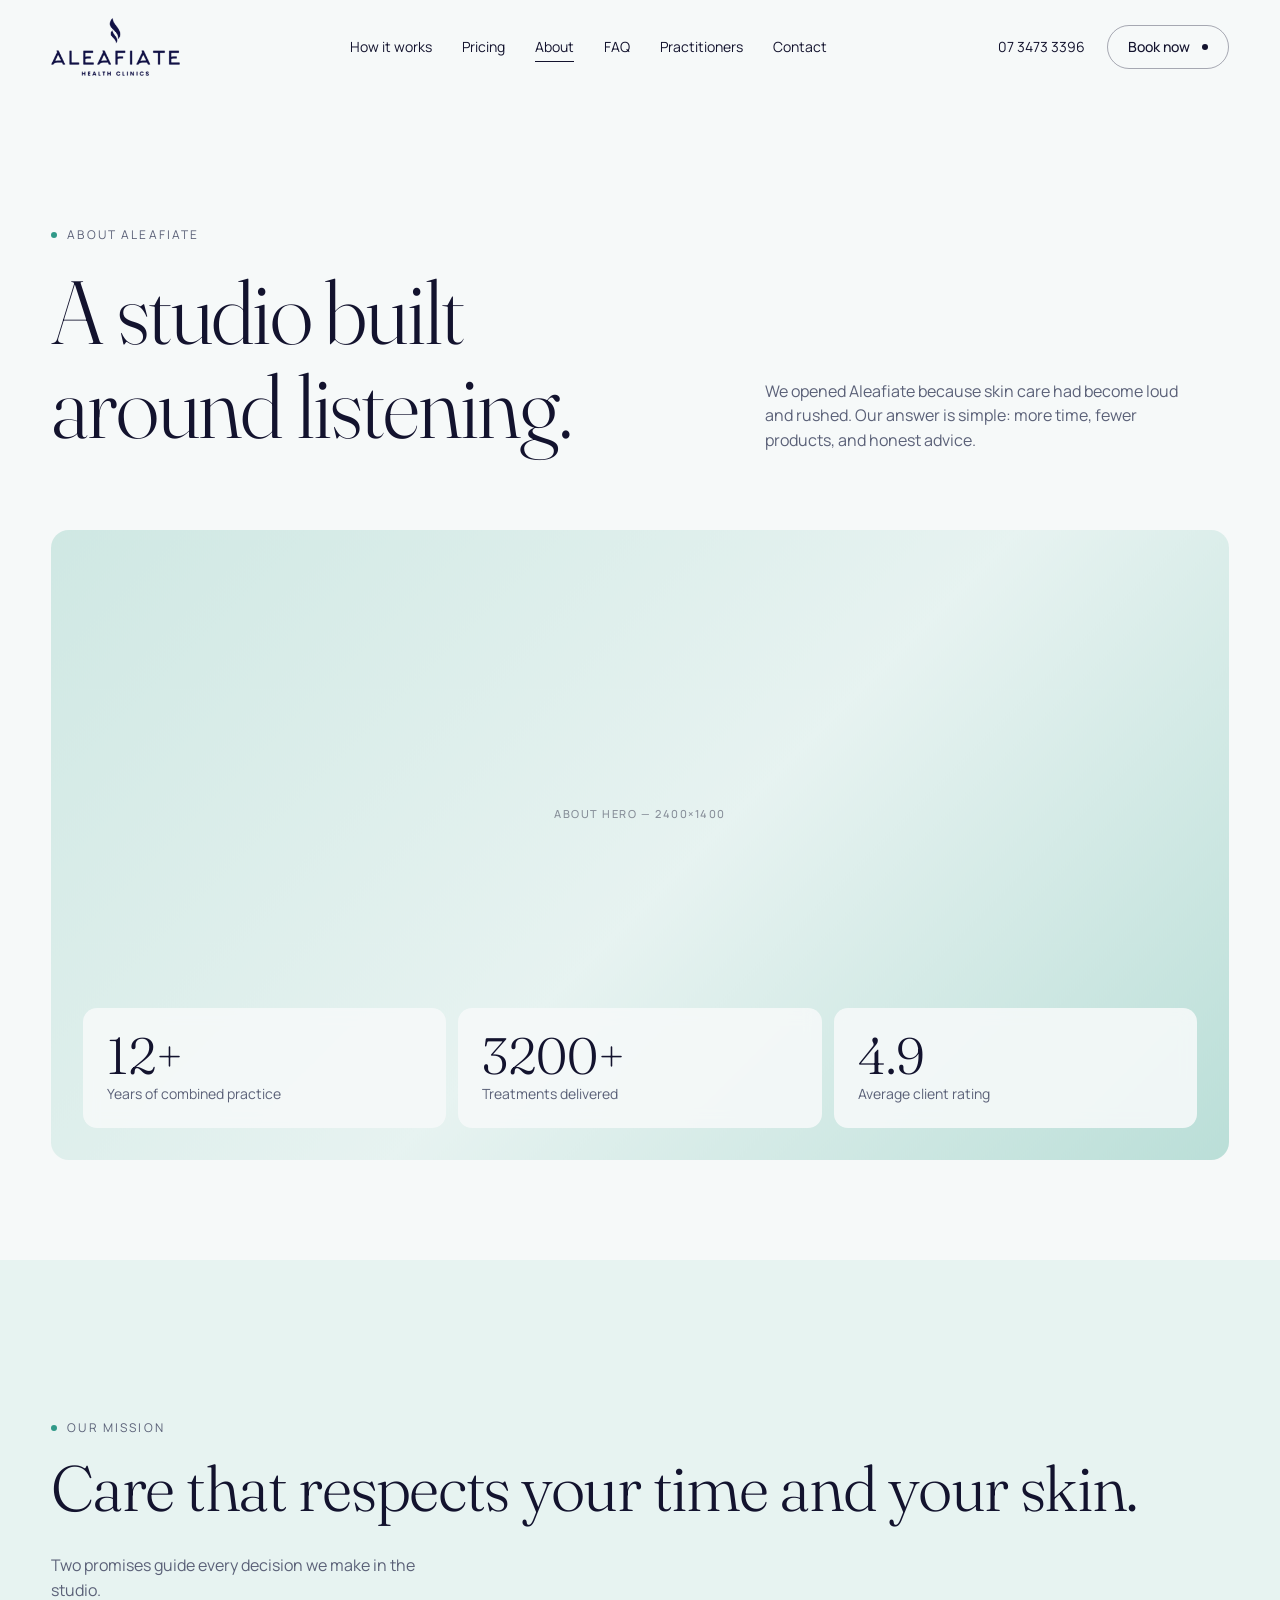
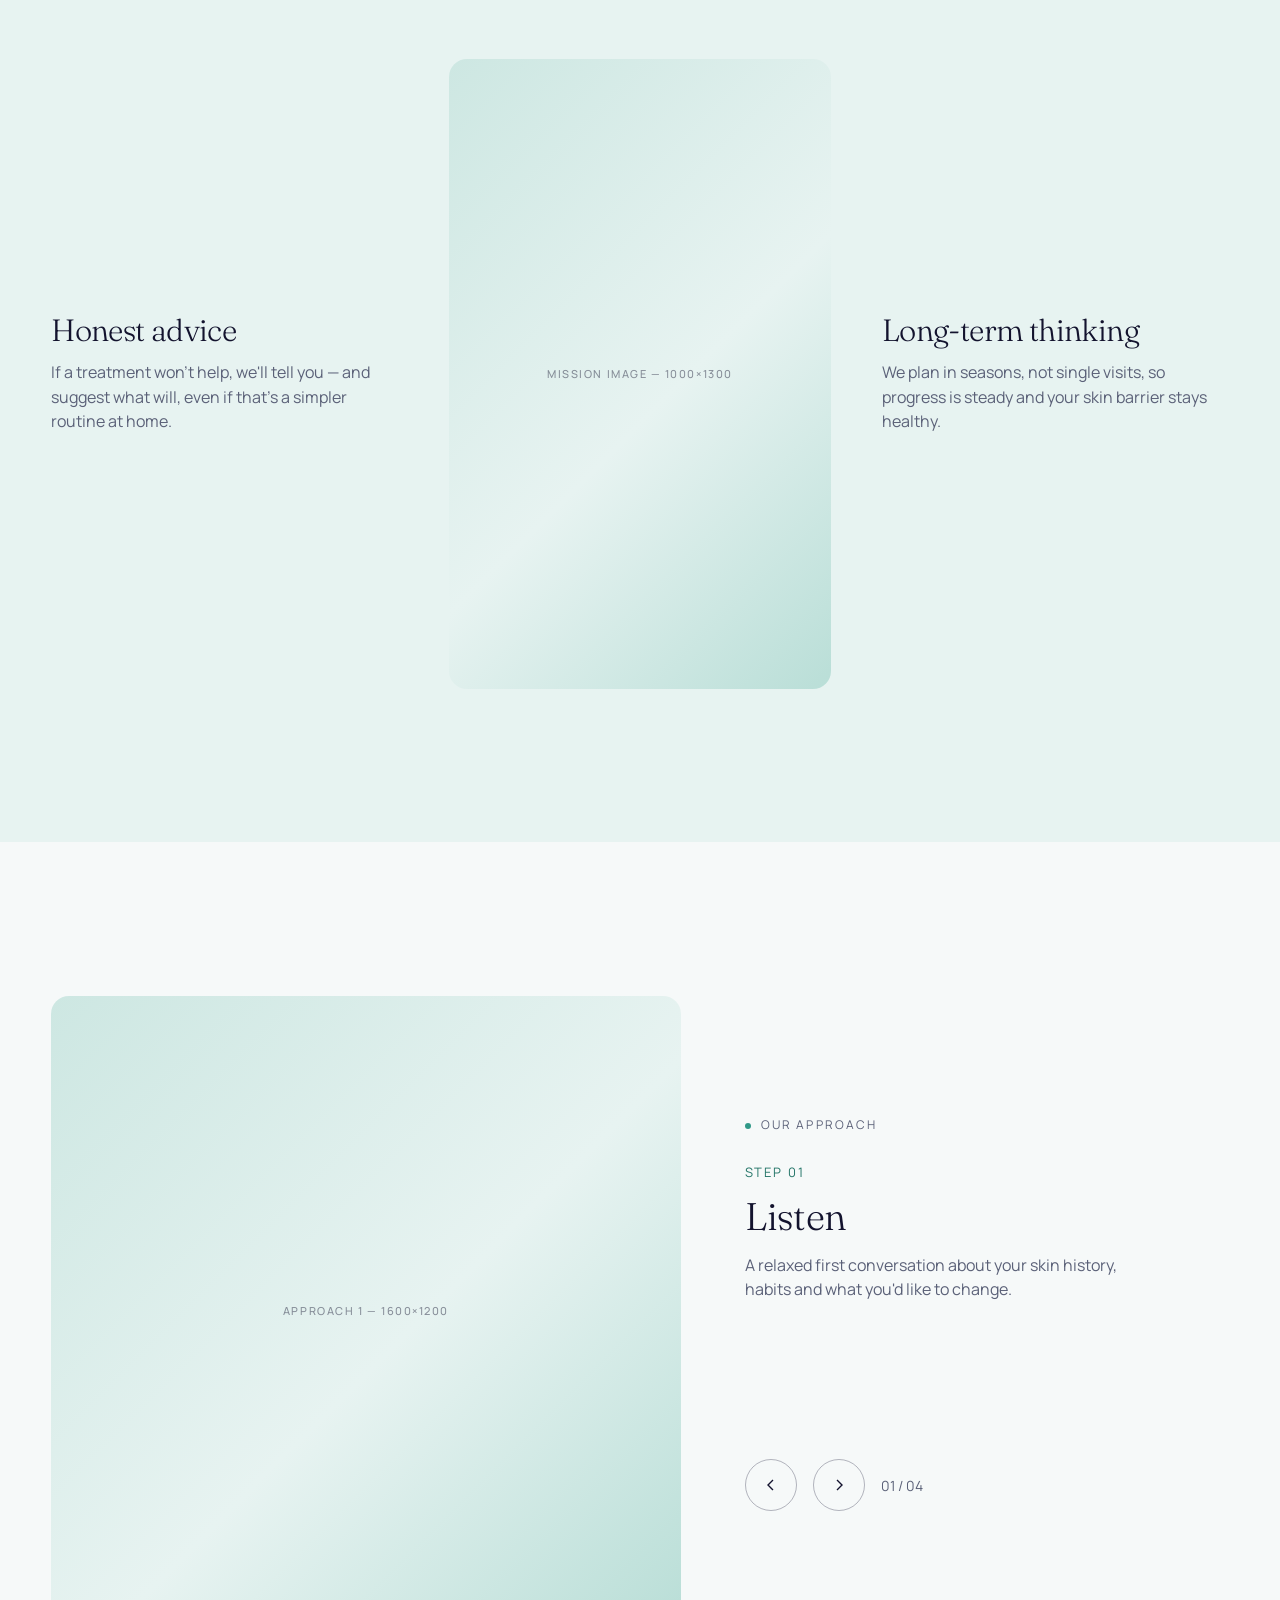
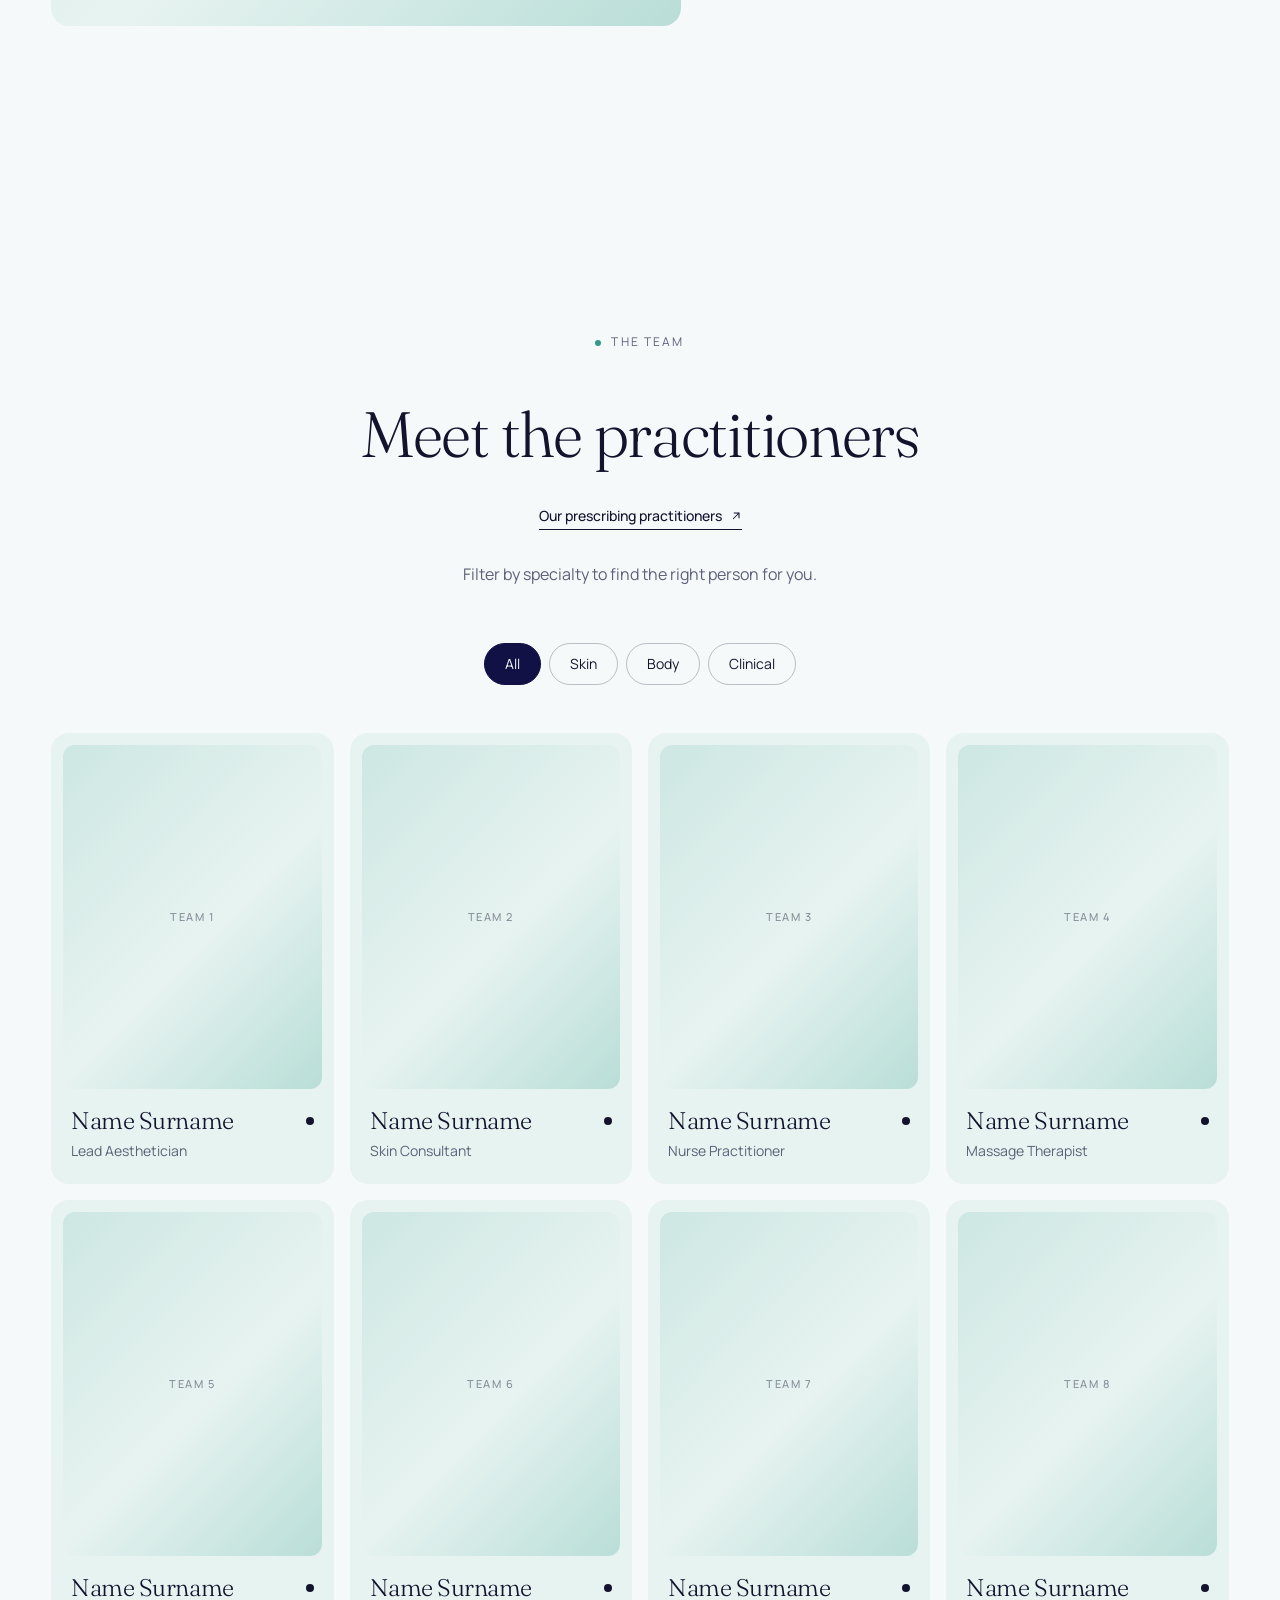
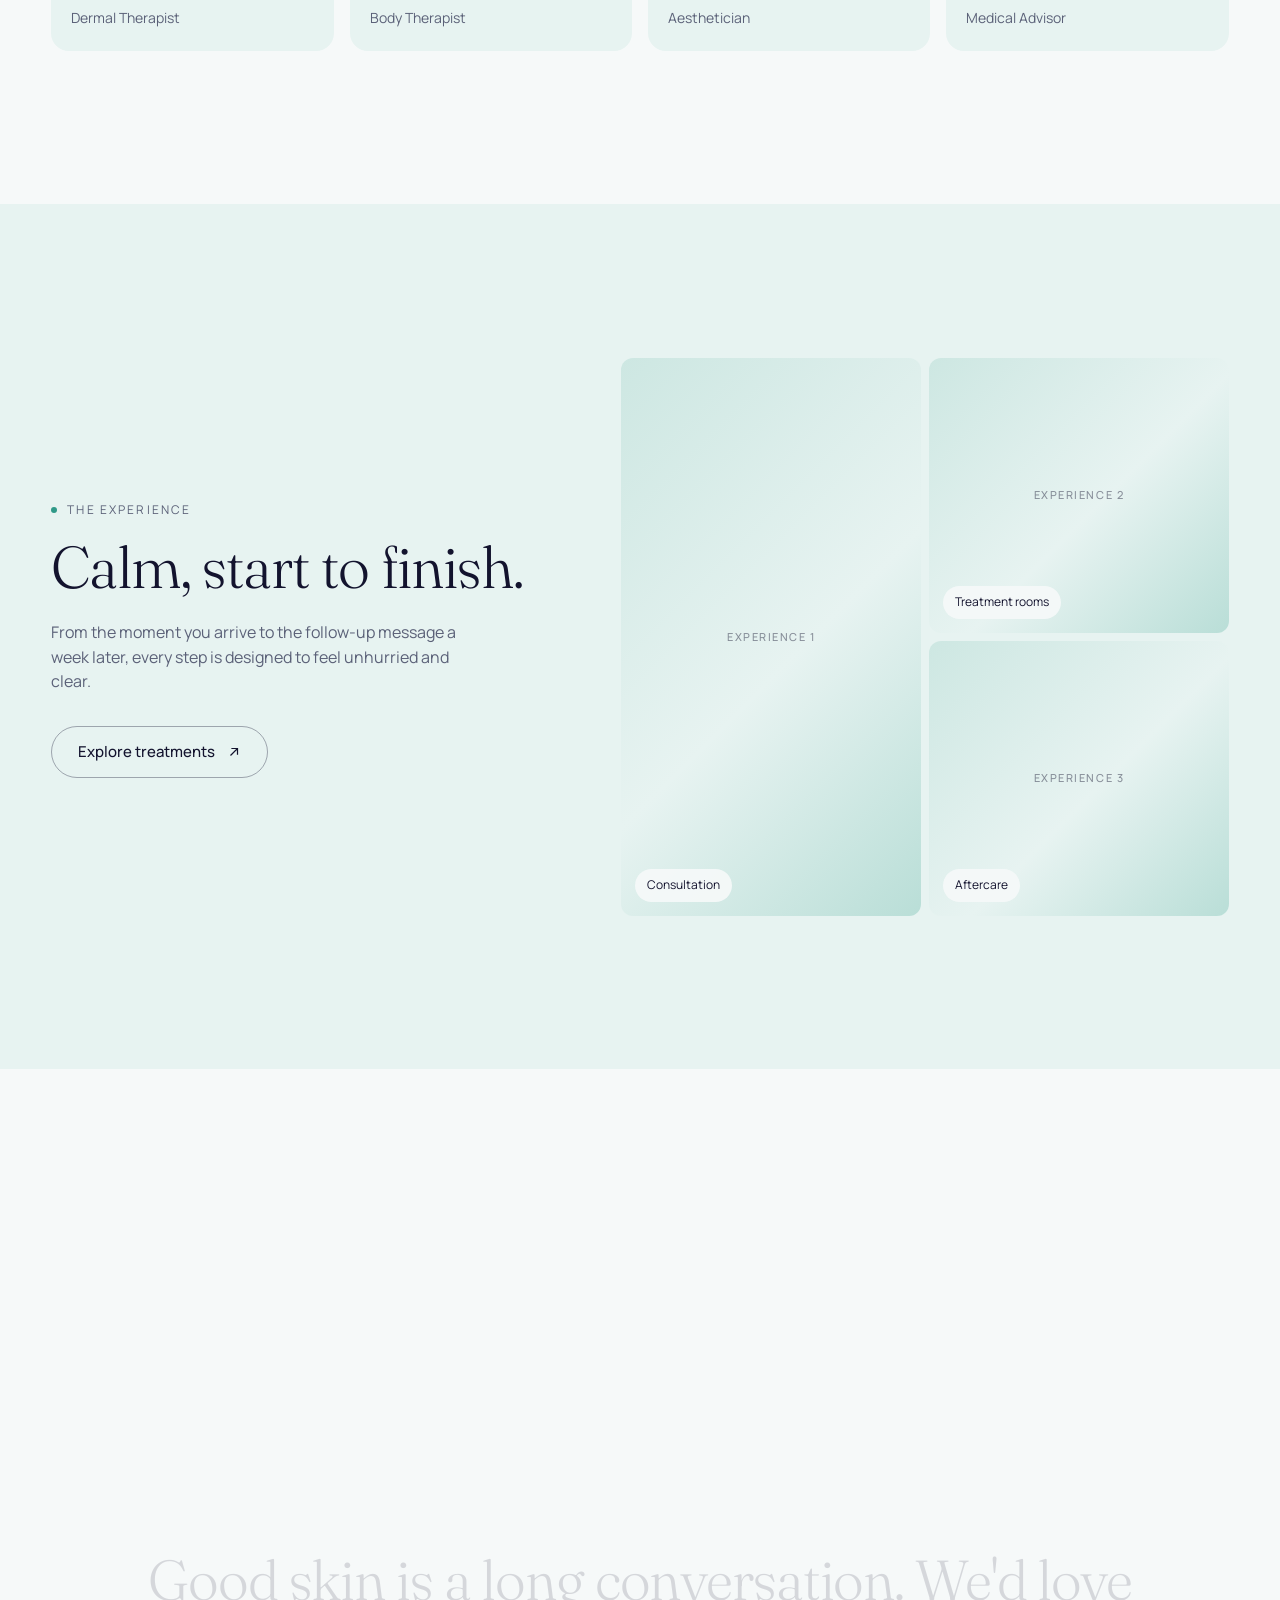
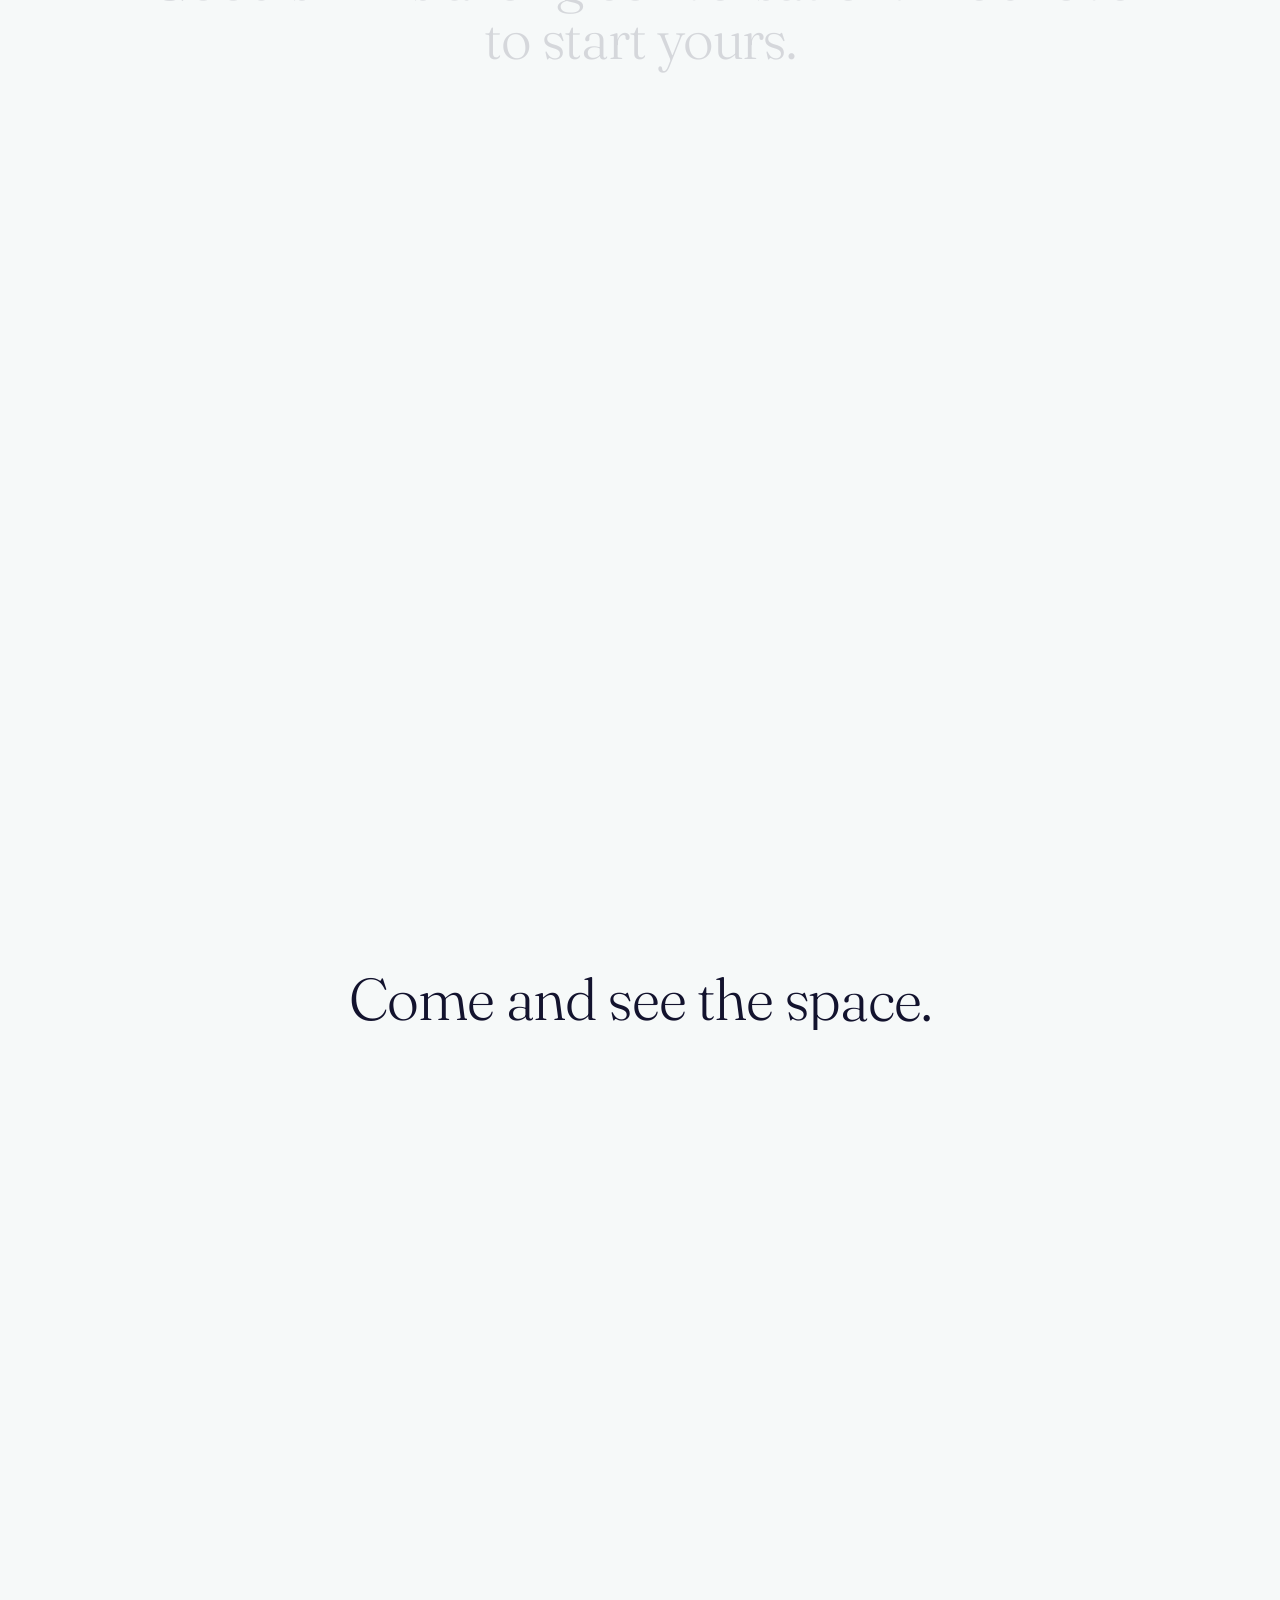
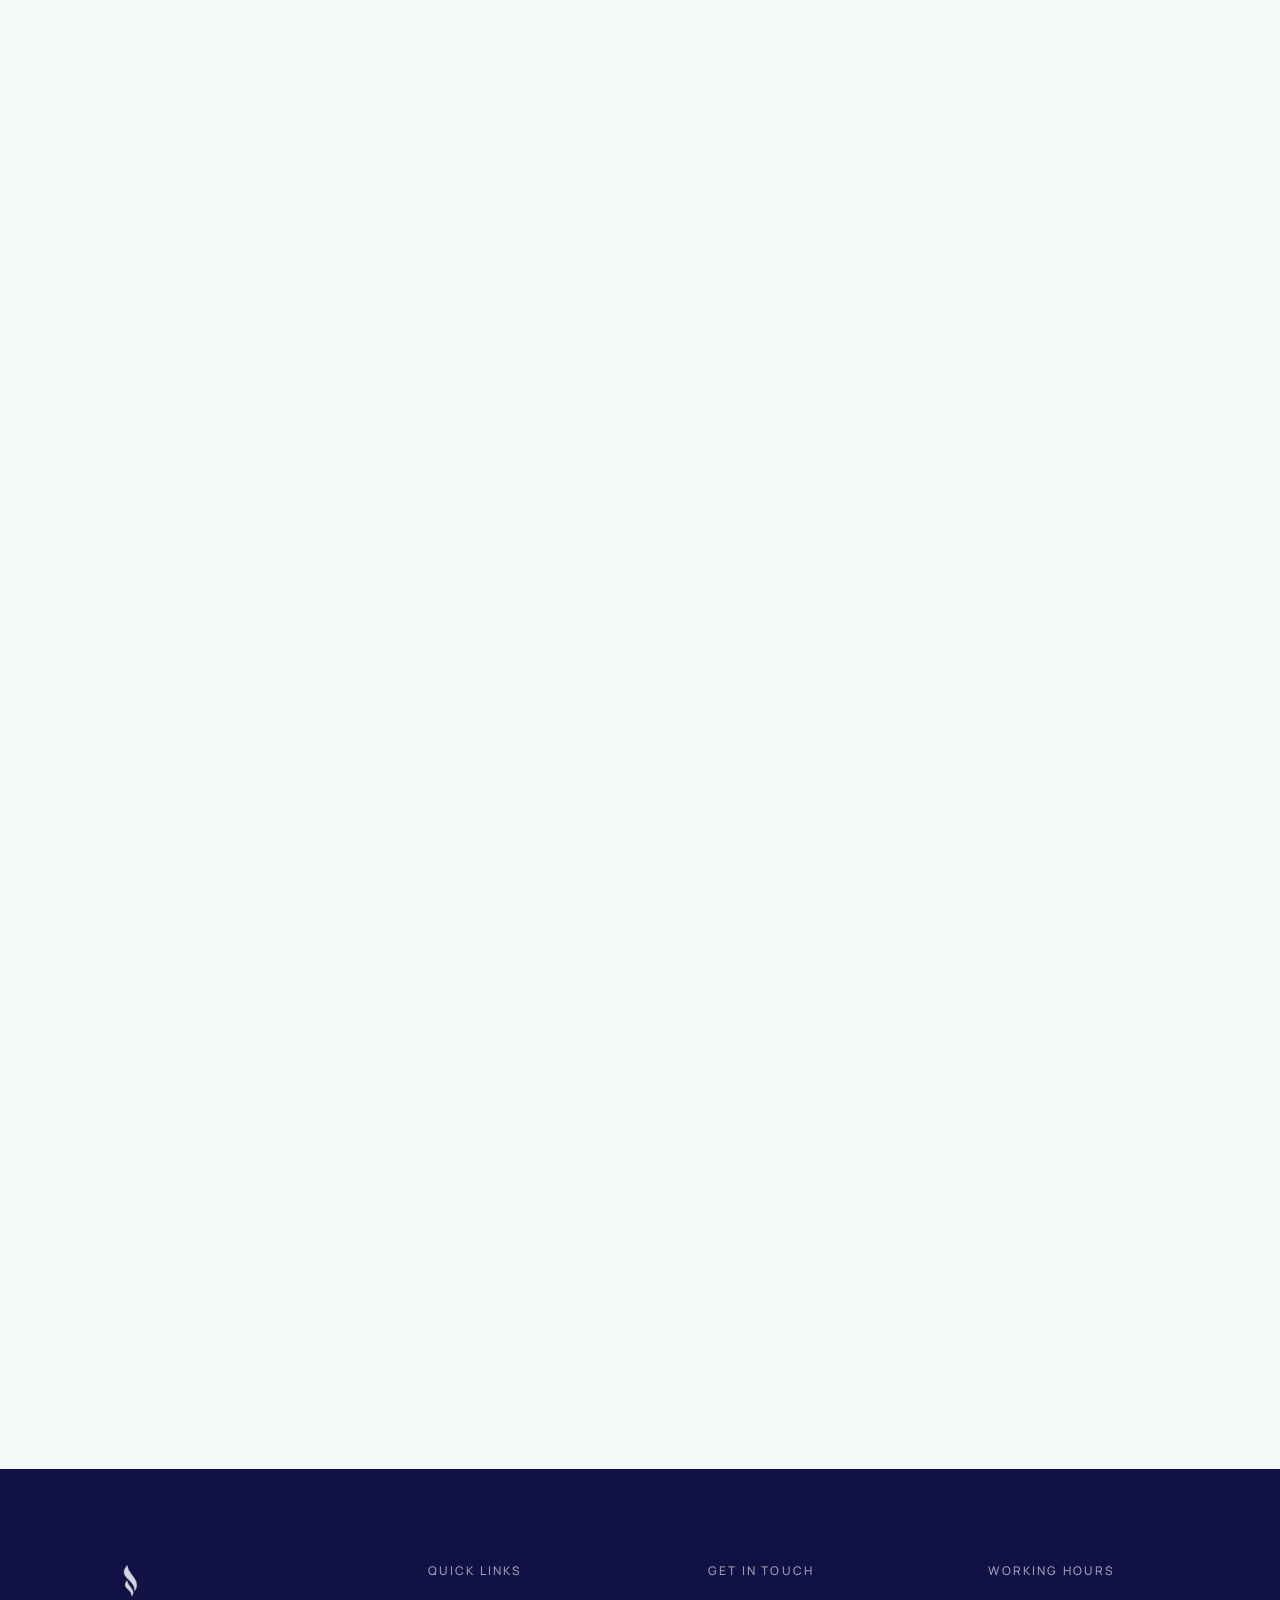
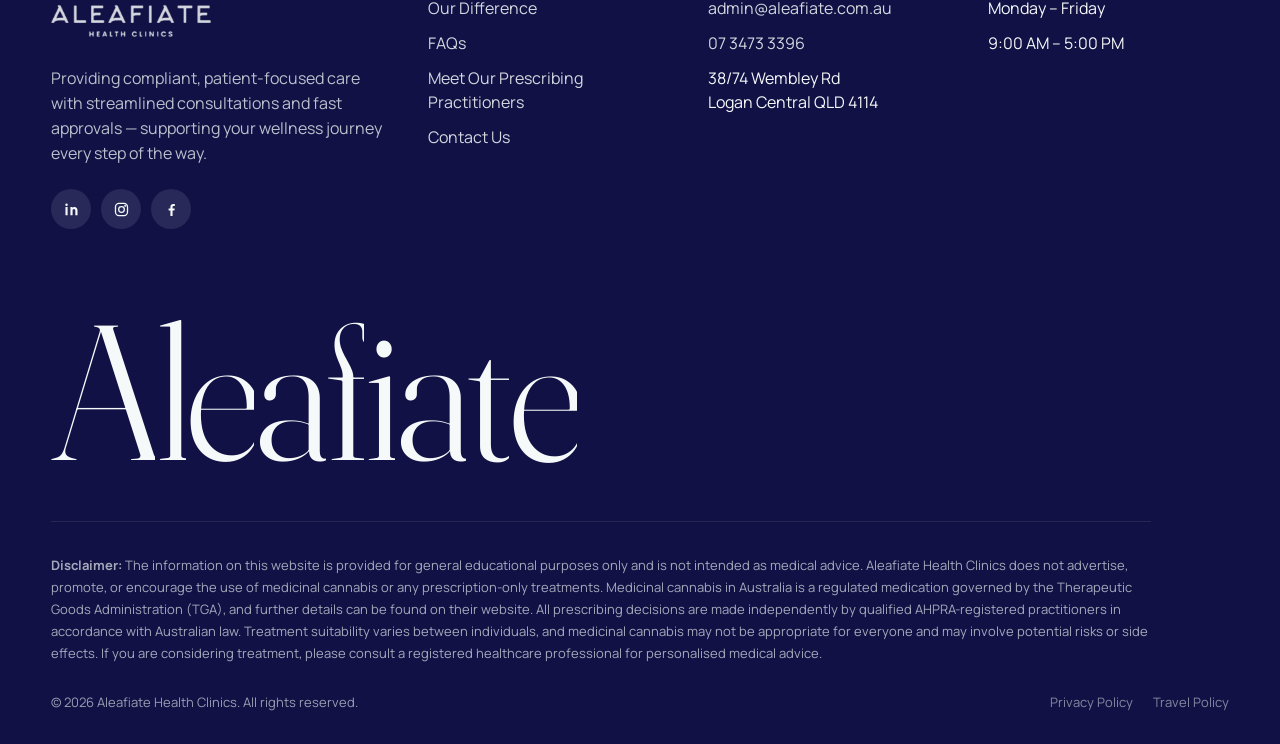
==== commit bc6ffb18: "Write homepage content and add Privacy Policy page - Home: hero, why Aleafiate, how it works, areas " ====
--- a/about.html
+++ b/about.html
@@ -15,7 +15,7 @@
 <header class="nav" id="nav">
   <a href="index.html" class="logo" aria-label="Aleafiate Health Clinics home"><img src="images/brand/aleafiate-logo.png" alt="Aleafiate Health Clinics" width="180" height="81"></a>
   <nav class="nav__links" aria-label="Main">
-    <a href="index.html">Home</a><a href="about.html" class="is-current">About</a><a href="practitioners.html">Practitioners</a><a href="index.html#treatments">Treatments</a><a href="faq.html">FAQ</a><a href="contact.html">Contact</a>
+    <a href="index.html#how-it-works">How it works</a><a href="index.html#pricing">Pricing</a><a href="about.html" class="is-current">About</a><a href="faq.html">FAQ</a><a href="practitioners.html">Practitioners</a><a href="contact.html">Contact</a>
   </nav>
   <div class="nav__right">
     <a href="tel:+61734733396" class="nav__phone">07 3473 3396</a>
@@ -23,7 +23,7 @@
     <button class="nav__burger" aria-label="Open menu"><span></span><span></span></button>
   </div>
 </header>
-<div class="mobile-menu"><a href="index.html">Home</a><a href="about.html">About</a><a href="practitioners.html">Practitioners</a><a href="index.html#treatments">Treatments</a><a href="faq.html">FAQ</a><a href="contact.html">Contact</a></div>
+<div class="mobile-menu"><a href="index.html">Home</a><a href="index.html#how-it-works">How it works</a><a href="index.html#pricing">Pricing</a><a href="about.html">About</a><a href="faq.html">FAQ</a><a href="practitioners.html">Practitioners</a><a href="contact.html">Contact</a></div>
 
 <main>
 <!-- ================= 1. ABOUT HERO + STATS ================= -->
@@ -168,7 +168,7 @@
     </div>
     <div class="footer__word" data-letters>Aleafiate</div>
     <p class="footer__disclaimer"><b>Disclaimer:</b> The information on this website is provided for general educational purposes only and is not intended as medical advice. Aleafiate Health Clinics does not advertise, promote, or encourage the use of medicinal cannabis or any prescription-only treatments. Medicinal cannabis in Australia is a regulated medication governed by the Therapeutic Goods Administration (TGA), and further details can be found on their website. All prescribing decisions are made independently by qualified AHPRA-registered practitioners in accordance with Australian law. Treatment suitability varies between individuals, and medicinal cannabis may not be appropriate for everyone and may involve potential risks or side effects. If you are considering treatment, please consult a registered healthcare professional for personalised medical advice.</p>
-    <div class="footer__bottom"><span>© <span data-year></span> Aleafiate Health Clinics. All rights reserved.</span><nav class="footer__legal" aria-label="Legal"><a href="travel-policy.html">Travel Policy</a></nav></div>
+    <div class="footer__bottom"><span>© <span data-year></span> Aleafiate Health Clinics. All rights reserved.</span><nav class="footer__legal" aria-label="Legal"><a href="privacy-policy.html">Privacy Policy</a><a href="travel-policy.html">Travel Policy</a></nav></div>
   </div>
 </footer>
 
--- a/css/style.css
+++ b/css/style.css
@@ -114,7 +114,7 @@
 .menu-open .nav__burger span{background:var(--bone)}
 .mobile-menu a{font-family:var(--serif);font-size:44px;line-height:1.3;display:block;transform:translateY(40px);opacity:0;transition:transform .8s var(--ease),opacity .8s}
 .menu-open .mobile-menu a{transform:none;opacity:1}
-.menu-open .mobile-menu a:nth-child(2){transition-delay:.06s}.menu-open .mobile-menu a:nth-child(3){transition-delay:.12s}.menu-open .mobile-menu a:nth-child(4){transition-delay:.18s}.menu-open .mobile-menu a:nth-child(5){transition-delay:.24s}.menu-open .mobile-menu a:nth-child(6){transition-delay:.3s}
+.menu-open .mobile-menu a:nth-child(2){transition-delay:.06s}.menu-open .mobile-menu a:nth-child(3){transition-delay:.12s}.menu-open .mobile-menu a:nth-child(4){transition-delay:.18s}.menu-open .mobile-menu a:nth-child(5){transition-delay:.24s}.menu-open .mobile-menu a:nth-child(6){transition-delay:.3s}.menu-open .mobile-menu a:nth-child(7){transition-delay:.36s}
 
 /* =========================================================
    HOME
@@ -175,6 +175,8 @@
 .t-card__body{position:absolute;left:24px;right:24px;bottom:24px;z-index:2}
 .t-card__title{font-family:var(--serif);font-size:26px;white-space:nowrap}
 .t-card:not(.is-active) .t-card__title{writing-mode:vertical-rl;transform:rotate(180deg);font-size:22px}
+.t-card:not(.is-active) .t-card__desc{position:absolute;left:0;right:0;top:100%} /* keep collapsed titles at the bottom */
+.t-card:not(.is-active) .roll__row--clone{visibility:hidden} /* letter-roll copy breaks in vertical text */
 .t-card__desc{max-width:360px;margin-top:10px;font-size:15px;opacity:0;transform:translateY(16px);transition:opacity .5s,transform .7s var(--ease)}
 .t-card.is-active .t-card__desc{opacity:.9;transform:none;transition-delay:.35s}
 .btn-row{display:flex;justify-content:center;margin-top:48px}
@@ -552,6 +554,44 @@
 .map iframe{position:absolute;inset:0;width:100%;height:100%;border:0;filter:grayscale(.2)}
 
 /* =========================================================
+   HOME — pricing, reasons, reviews
+   ========================================================= */
+.pricing{display:grid;grid-template-columns:1.1fr 1fr;gap:16px}
+.plan{position:relative;overflow:hidden;border-radius:calc(var(--radius) + 4px);padding:clamp(24px,3vw,40px);background:var(--white);border:1px solid rgba(19,19,46,.1);display:flex;flex-direction:column;gap:18px;transition:translate .7s var(--ease),box-shadow .7s var(--ease)}
+.plan:hover{translate:0 -6px;box-shadow:0 30px 60px -40px rgba(19,19,46,.45)}
+.plan--feature{grid-row:span 2;background:var(--teal-deep);color:var(--white);border:0}
+.plan__orb{position:absolute;width:420px;height:420px;border-radius:50%;right:-140px;top:-160px;background:radial-gradient(circle,rgba(138,220,206,.45),transparent 65%);pointer-events:none}
+.plan__tag{align-self:flex-start;font-size:11px;letter-spacing:.16em;text-transform:uppercase;padding:7px 12px;border-radius:999px;background:var(--sand);color:var(--ink)}
+.plan--feature .plan__tag{background:rgba(255,255,255,.14);color:var(--white)}
+.plan__head{display:flex;justify-content:space-between;align-items:flex-start;gap:16px}
+.plan h3{font-size:clamp(24px,2.2vw,32px)}
+.plan__price{font-family:var(--serif);font-weight:300;font-size:clamp(56px,6vw,96px);line-height:1;letter-spacing:-.03em}
+.plan:not(.plan--feature) .plan__price{font-size:clamp(44px,4vw,64px)}
+.plan__meta{font-size:14px;opacity:.75;margin-top:-8px}
+.plan ul{list-style:none;padding:0;margin:0;display:flex;flex-direction:column;gap:12px}
+.plan li{display:flex;gap:12px;font-size:15px;line-height:1.45}
+.plan li::before{content:"";flex:none;width:20px;height:20px;border-radius:50%;background:var(--sand) url("data:image/svg+xml,%3Csvg xmlns='http://www.w3.org/2000/svg' viewBox='0 0 12 12' fill='none' stroke='%23111145' stroke-width='1.8'%3E%3Cpath d='M2.5 6.2l2.3 2.3 4.7-5'/%3E%3C/svg%3E") center/11px no-repeat}
+.plan--feature li::before{background-color:var(--mint)}
+.plan .btn{align-self:flex-start;margin-top:auto}
+.plan--feature .btn{--bg:var(--white);--fg:var(--navy);--line:var(--white)}
+.plan--feature .btn .btn__fill{background:var(--navy)}
+.pricing__note{margin-top:20px;font-size:13px;color:var(--muted)}
+
+.reasons{display:grid;grid-template-columns:repeat(4,1fr);gap:clamp(20px,3vw,40px)}
+.reason{position:relative;padding-top:26px;border-top:1px solid rgba(19,19,46,.15)}
+.reason::before{content:"";position:absolute;left:0;top:-1px;width:100%;height:2px;background:var(--teal);transform:scaleX(0);transform-origin:left;transition:transform 1s var(--ease)}
+.reason:hover::before{transform:scaleX(1)}
+.reason span{font-size:12px;letter-spacing:.14em;color:var(--clay)}
+.reason h3{font-size:clamp(22px,1.9vw,28px);margin:14px 0 12px}
+.reason p{color:var(--muted);font-size:15px}
+
+.quote__who .quote__avatar{width:44px;height:44px;border-radius:50%;flex:none;display:grid;place-items:center;background:var(--navy);color:var(--mint);font-size:16px;font-weight:600;color:var(--mint)}
+.quote__stars{color:#E8A317;letter-spacing:2px;font-size:14px}
+.quote__src{display:inline-flex;align-items:center;gap:6px}
+.quote__src svg{width:12px;height:12px}
+.rating .btn{--bg:var(--bone);--fg:var(--ink);--line:var(--bone);margin-top:18px;height:46px;font-size:14px}
+
+/* =========================================================
    RESPONSIVE
    ========================================================= */
 @media (max-width:1240px){
@@ -588,6 +628,9 @@
   .footer__top{grid-template-columns:1fr 1fr}
   .a-hero__top,.mission__grid,.approach__grid,.exp__grid{grid-template-columns:1fr}
   .a-team__grid{grid-template-columns:repeat(2,1fr)}
+  .pricing{grid-template-columns:1fr}
+  .plan--feature{grid-row:auto}
+  .reasons{grid-template-columns:repeat(2,1fr)}
   .faq__grid,.contact__grid,.split2,.steps-wrap{grid-template-columns:minmax(0,1fr)}
   .faq__side,.steps-wrap__head{position:relative;top:auto}
   .faq__cats{flex-direction:row;overflow-x:auto;gap:8px;scrollbar-width:none}
@@ -608,6 +651,7 @@
   .a-hero__media{height:auto}
   .a-hero__media .media{position:relative;inset:auto;height:360px}
   .a-team__grid{grid-template-columns:1fr}
+  .reasons{grid-template-columns:1fr}
   .acc__q{padding:22px 4px;gap:14px}
   .acc__num{display:none}
   .acc__inner{padding:0 4px 24px}
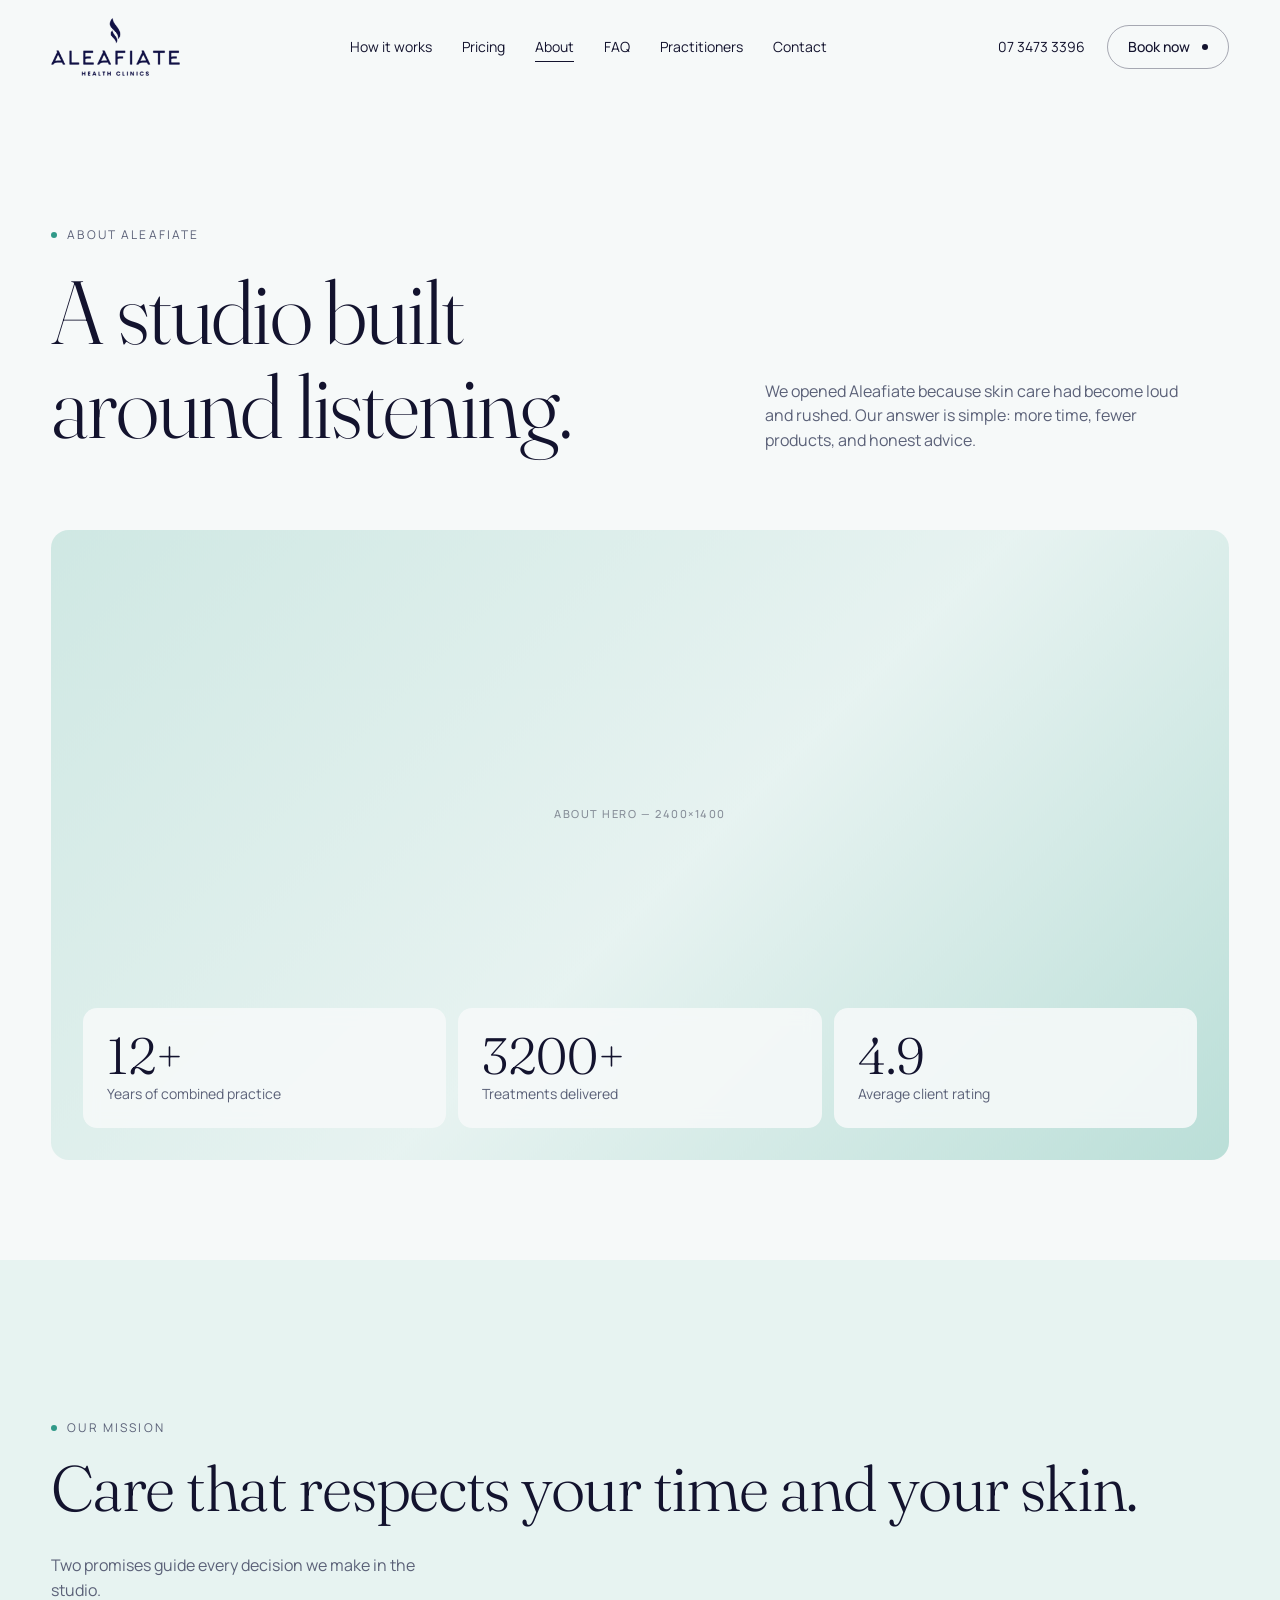
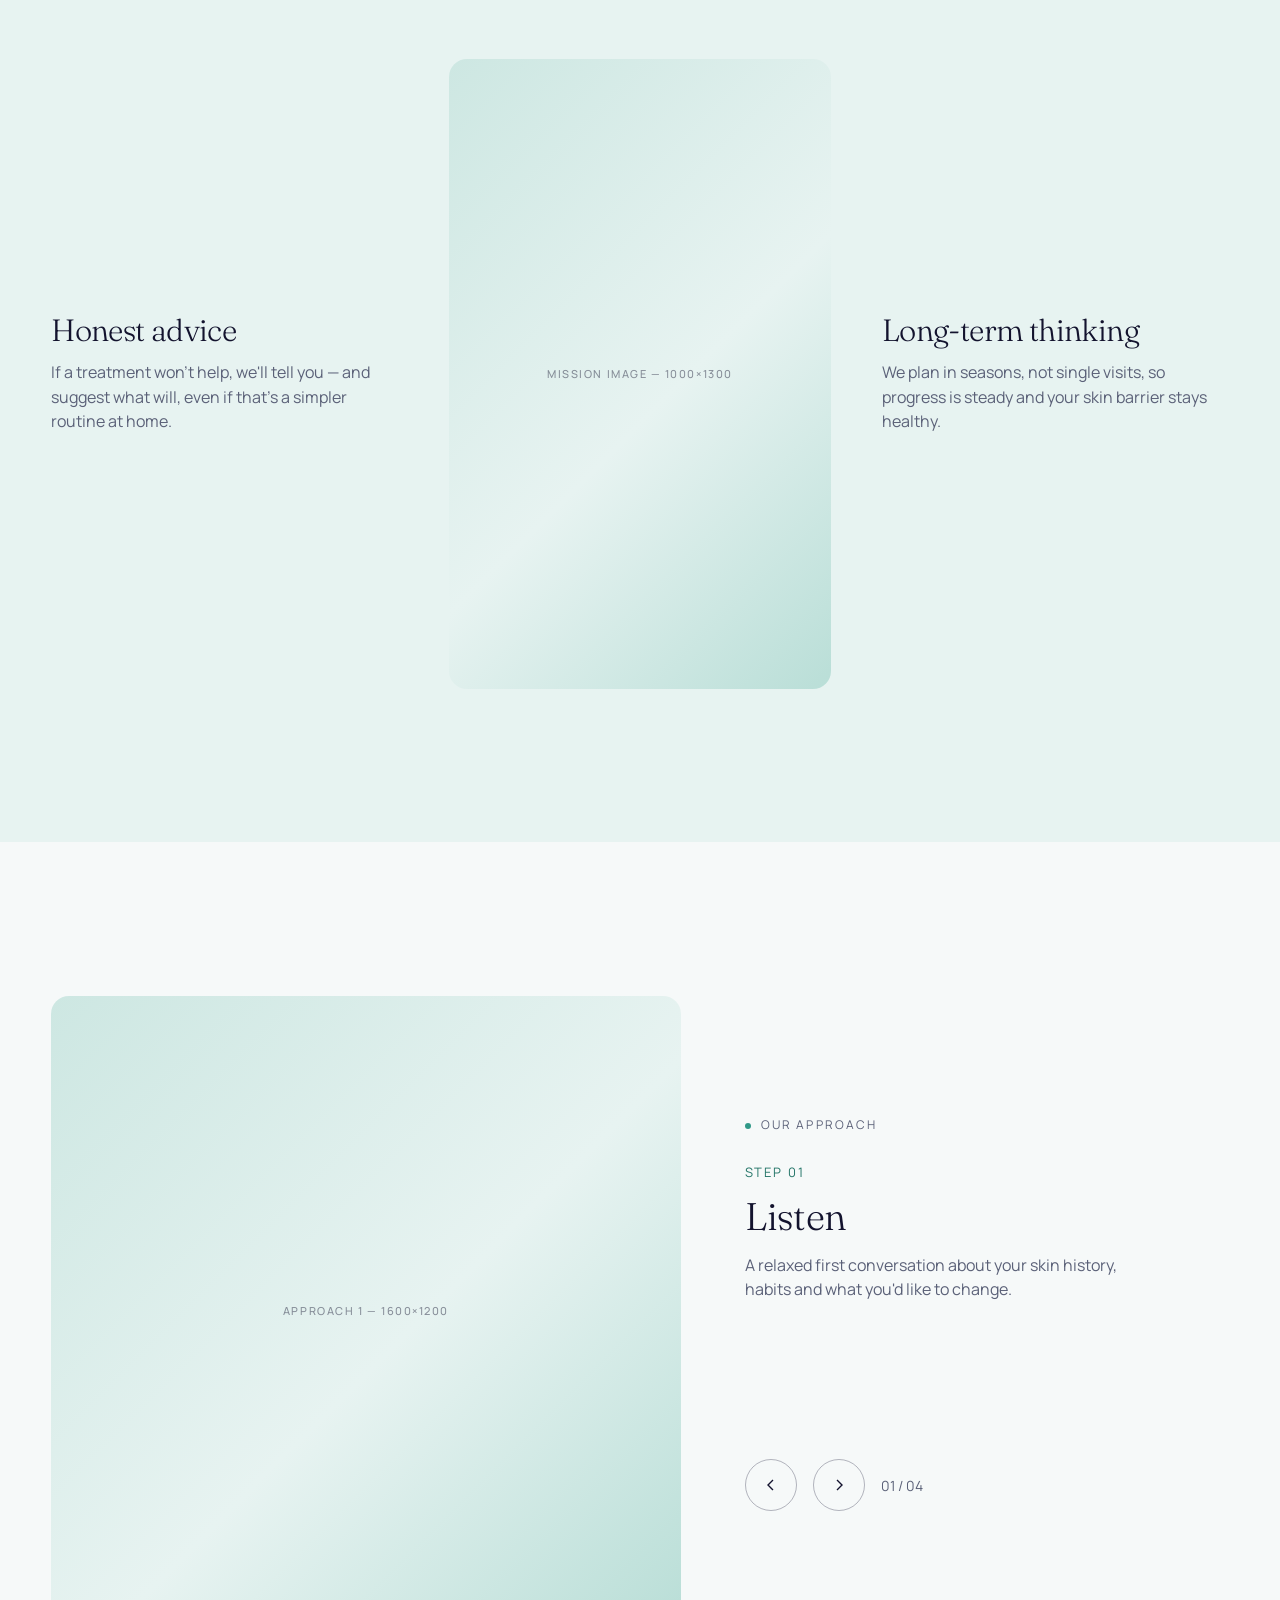
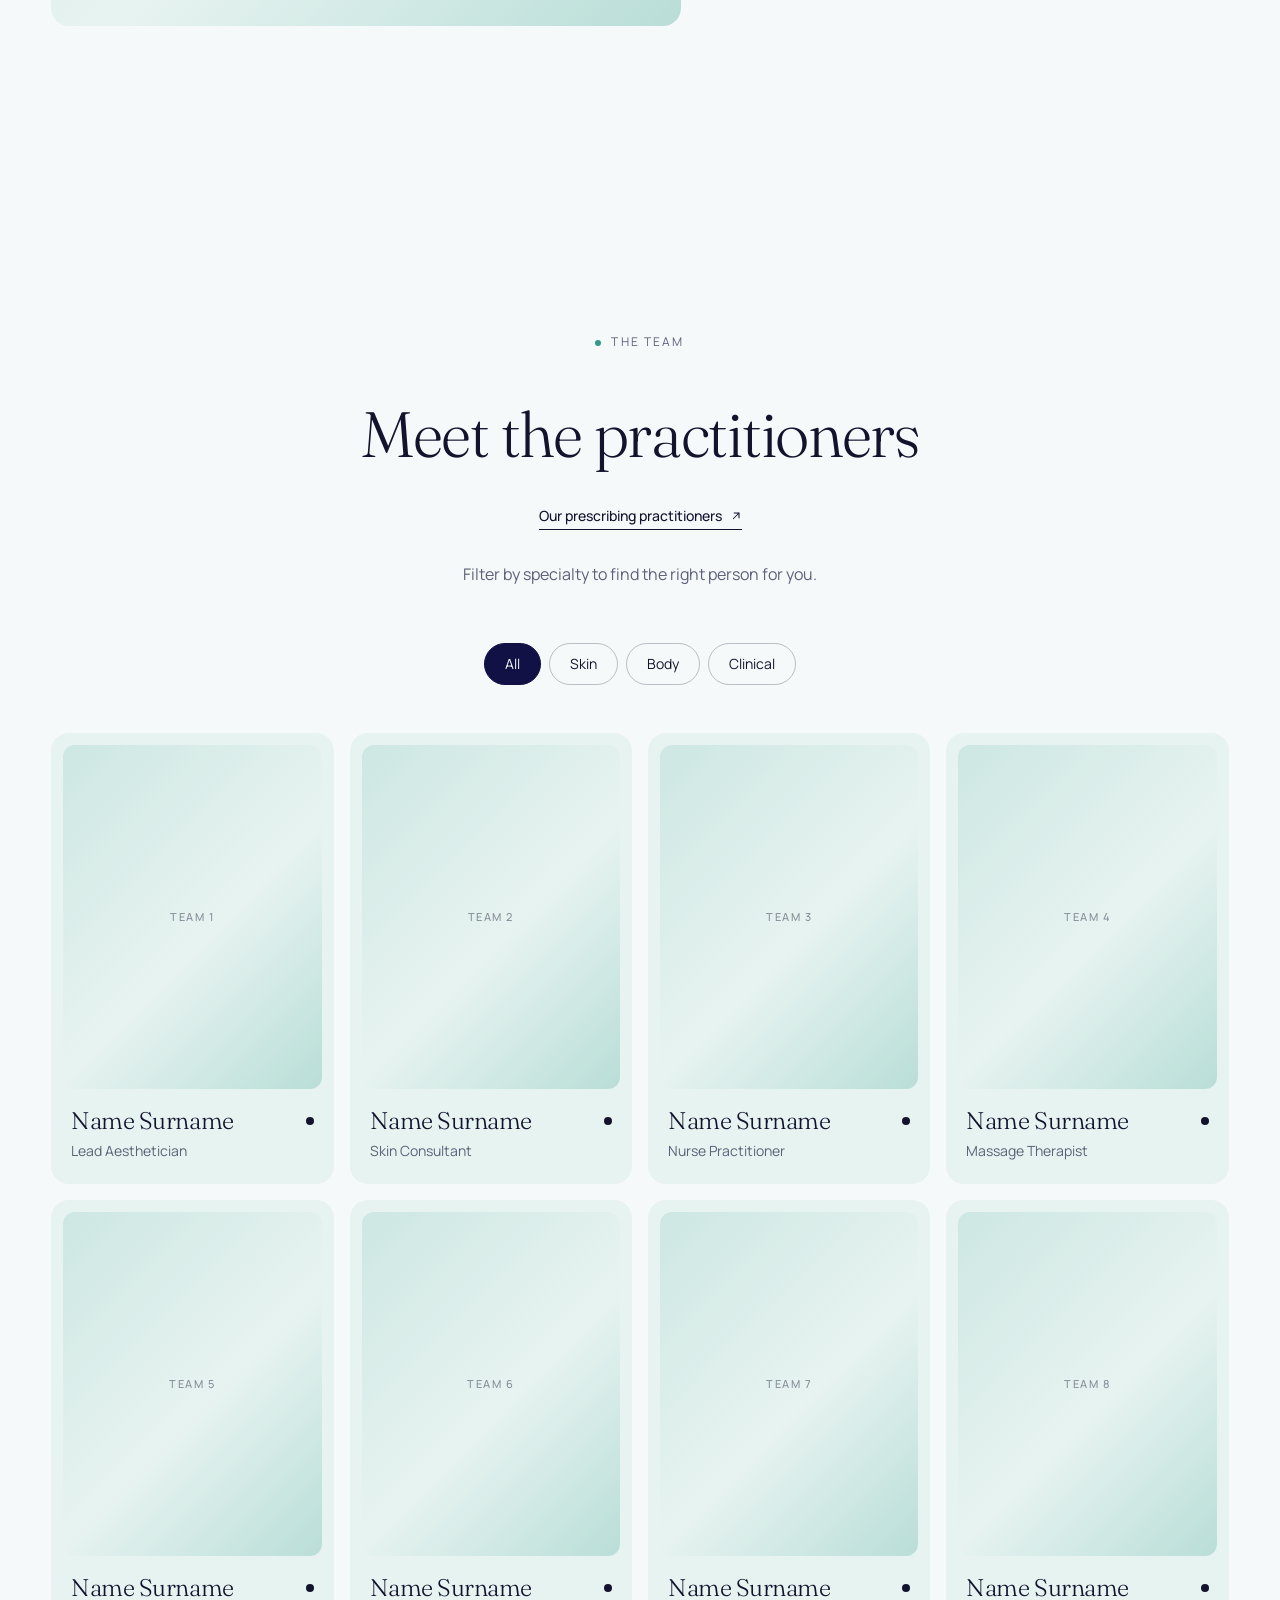
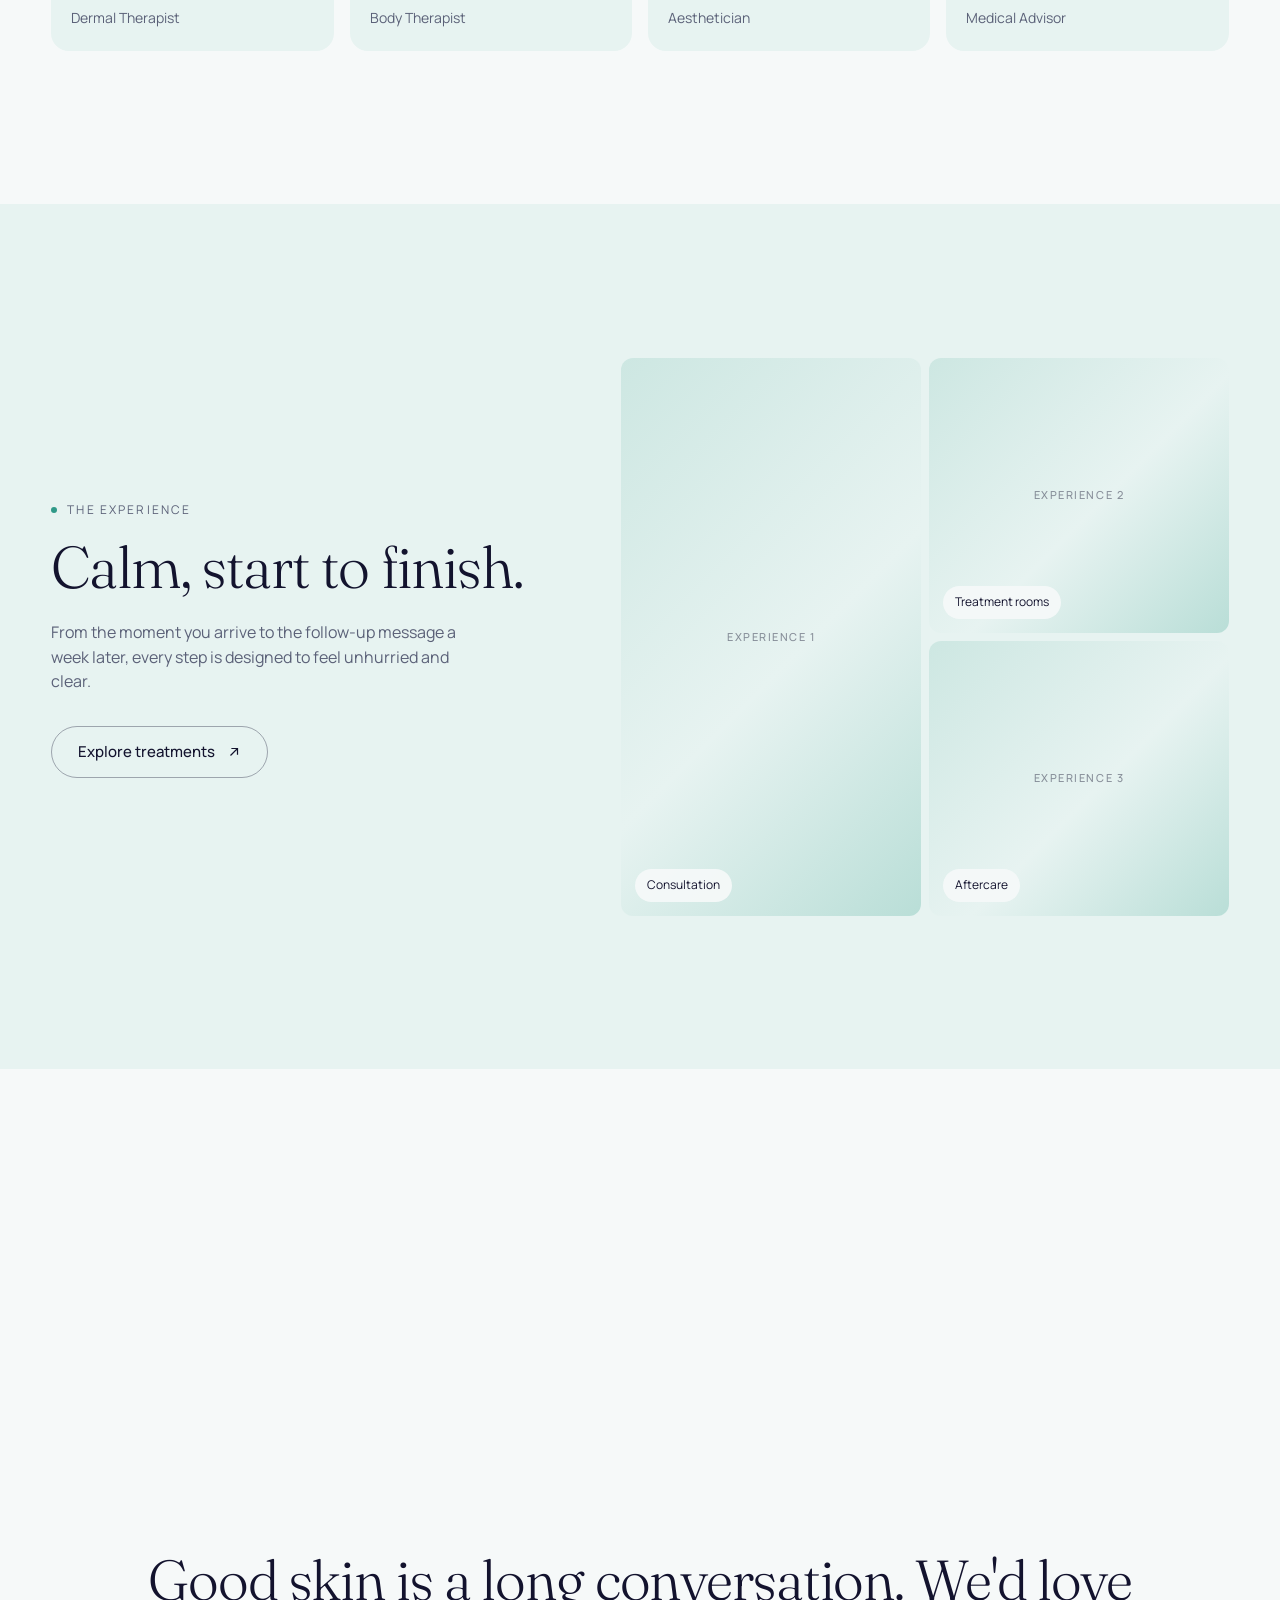
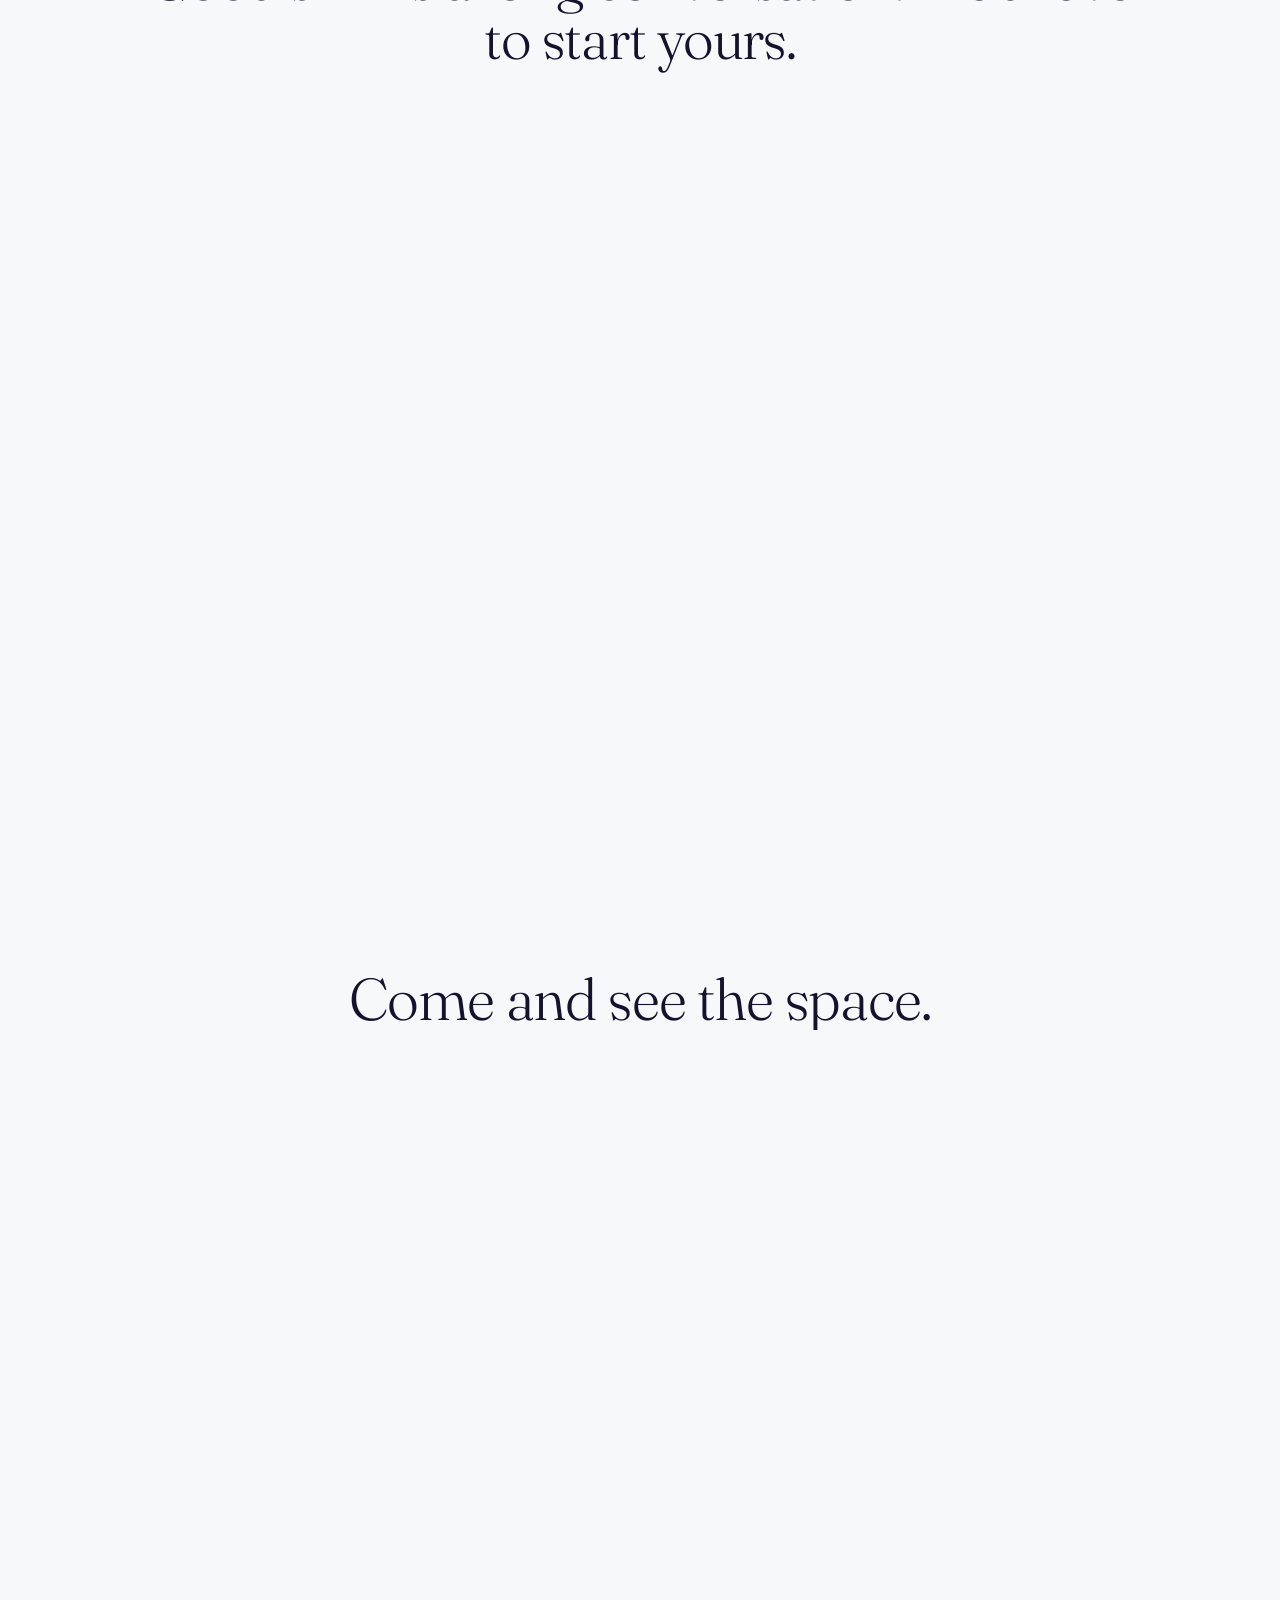
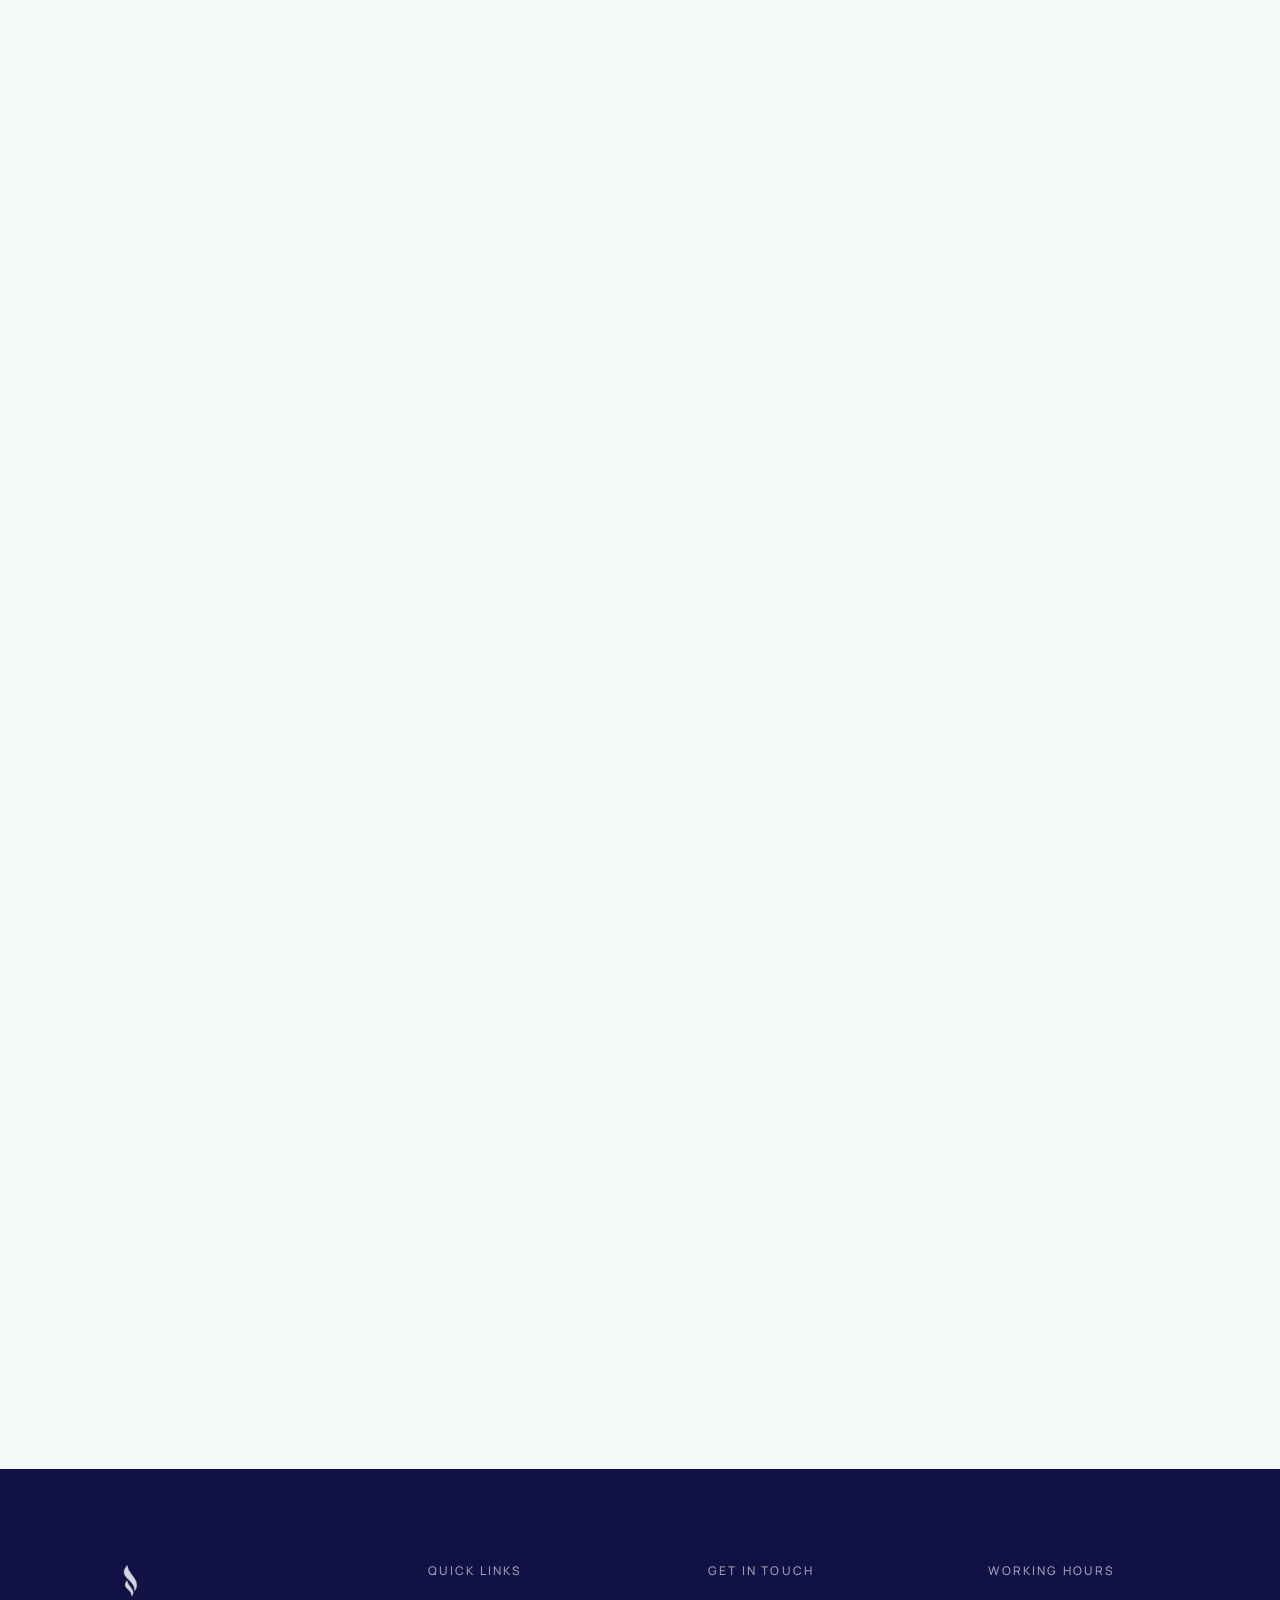
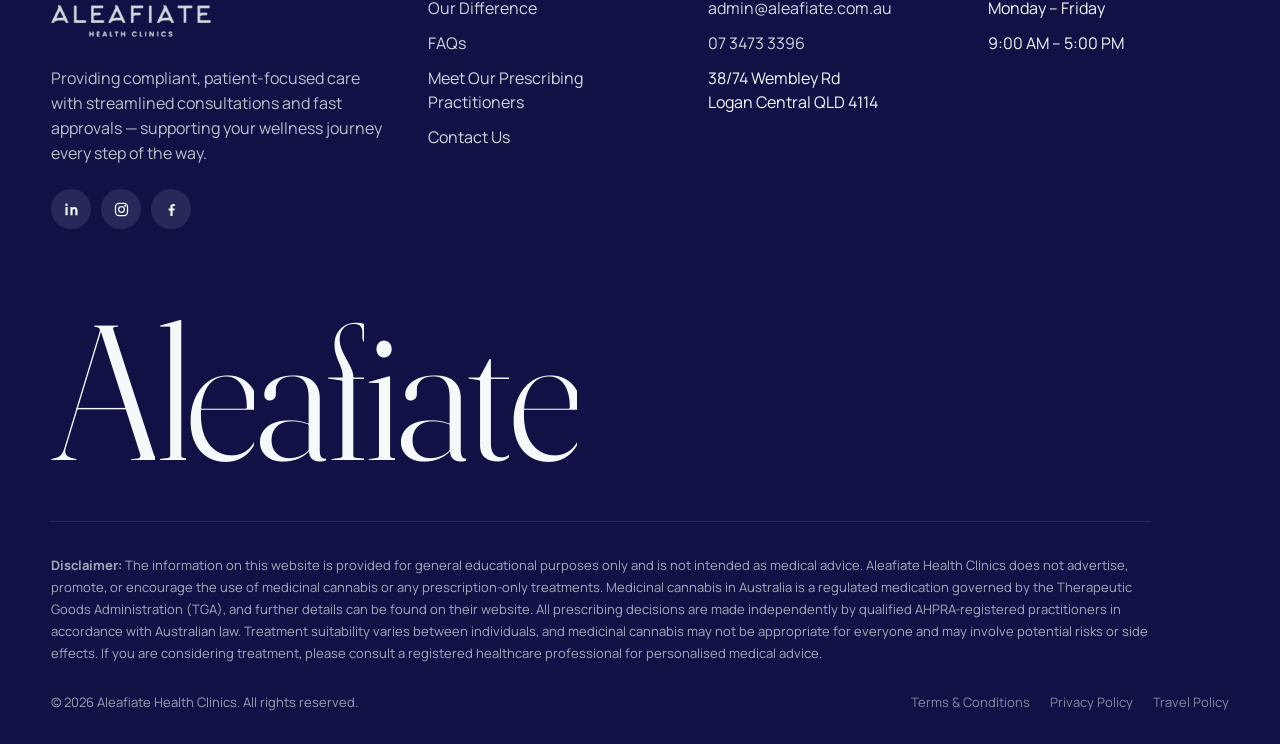
==== commit efd8ac95: "Add Terms and Conditions page - terms-and-conditions.html with the clinic's terms, linked in every f" ====
--- a/about.html
+++ b/about.html
@@ -168,7 +168,7 @@
     </div>
     <div class="footer__word" data-letters>Aleafiate</div>
     <p class="footer__disclaimer"><b>Disclaimer:</b> The information on this website is provided for general educational purposes only and is not intended as medical advice. Aleafiate Health Clinics does not advertise, promote, or encourage the use of medicinal cannabis or any prescription-only treatments. Medicinal cannabis in Australia is a regulated medication governed by the Therapeutic Goods Administration (TGA), and further details can be found on their website. All prescribing decisions are made independently by qualified AHPRA-registered practitioners in accordance with Australian law. Treatment suitability varies between individuals, and medicinal cannabis may not be appropriate for everyone and may involve potential risks or side effects. If you are considering treatment, please consult a registered healthcare professional for personalised medical advice.</p>
-    <div class="footer__bottom"><span>© <span data-year></span> Aleafiate Health Clinics. All rights reserved.</span><nav class="footer__legal" aria-label="Legal"><a href="privacy-policy.html">Privacy Policy</a><a href="travel-policy.html">Travel Policy</a></nav></div>
+    <div class="footer__bottom"><span>© <span data-year></span> Aleafiate Health Clinics. All rights reserved.</span><nav class="footer__legal" aria-label="Legal"><a href="terms-and-conditions.html">Terms &amp; Conditions</a><a href="privacy-policy.html">Privacy Policy</a><a href="travel-policy.html">Travel Policy</a></nav></div>
   </div>
 </footer>
 
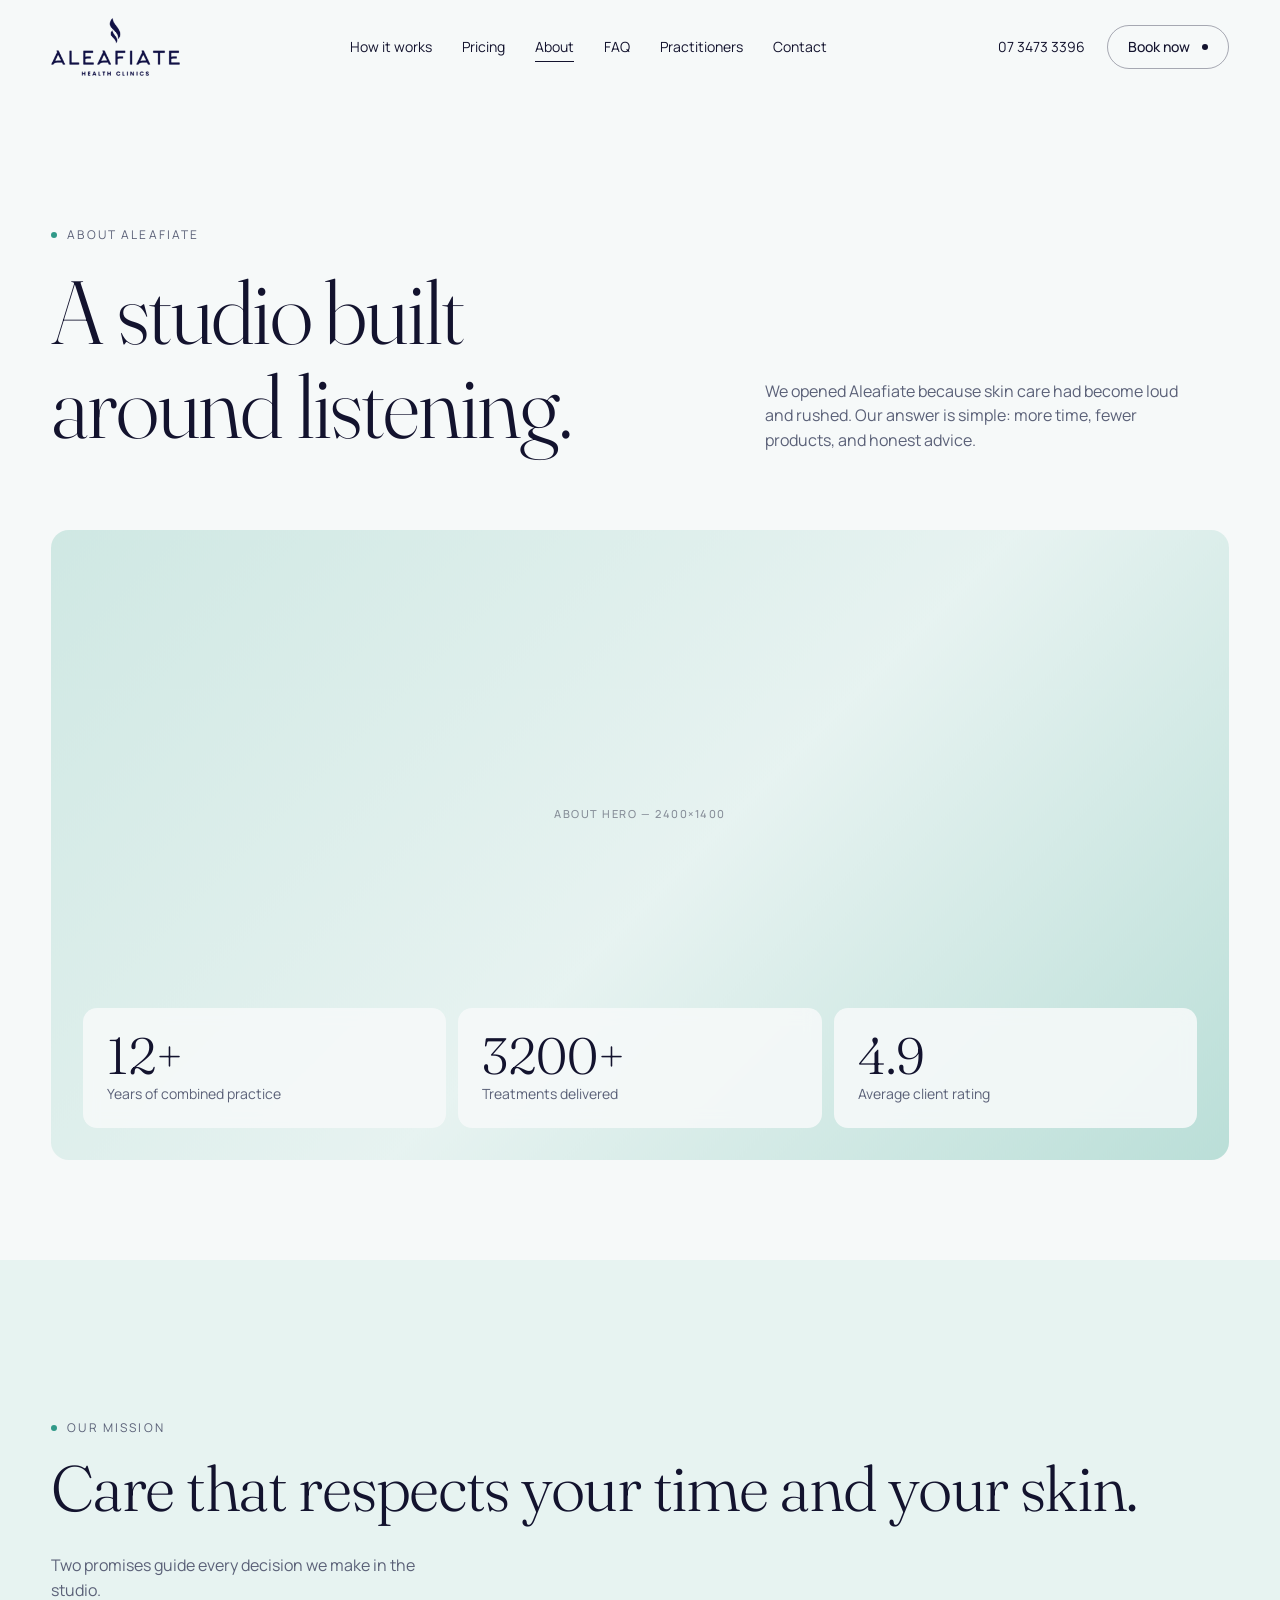
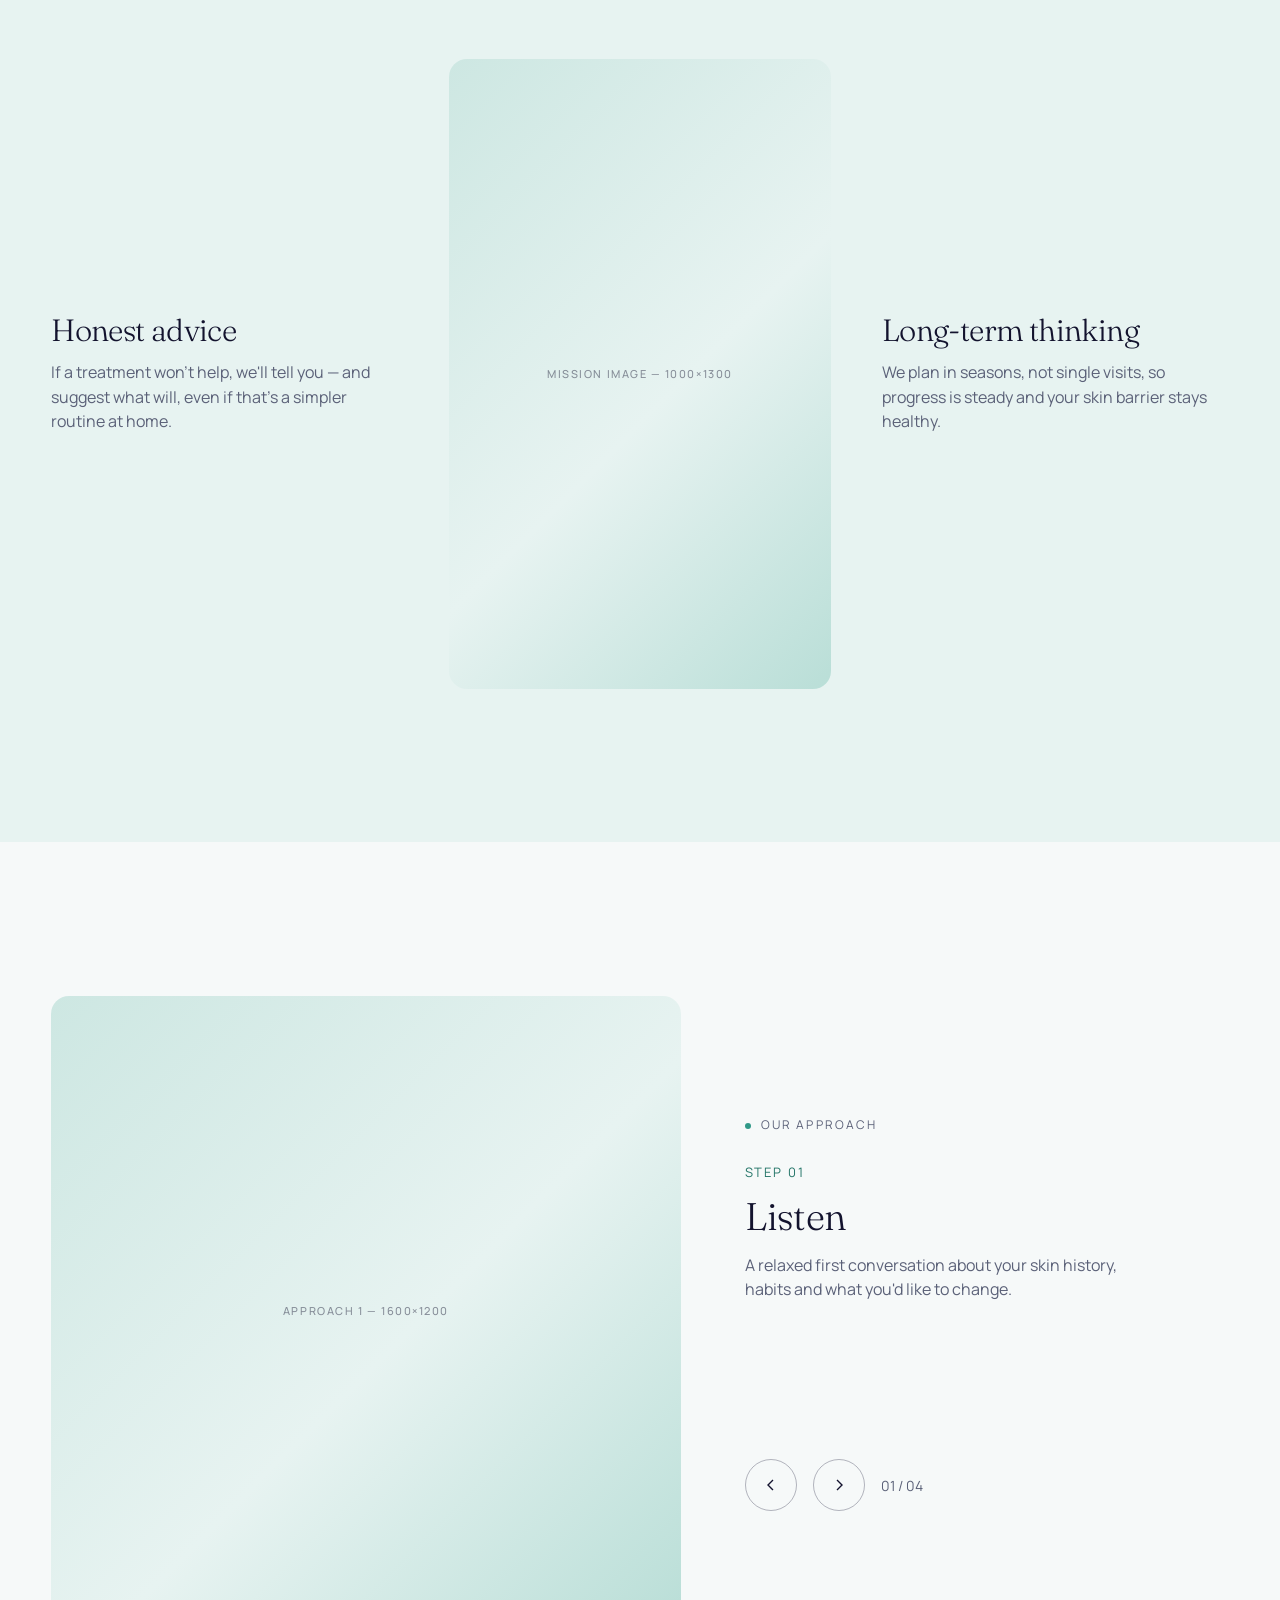
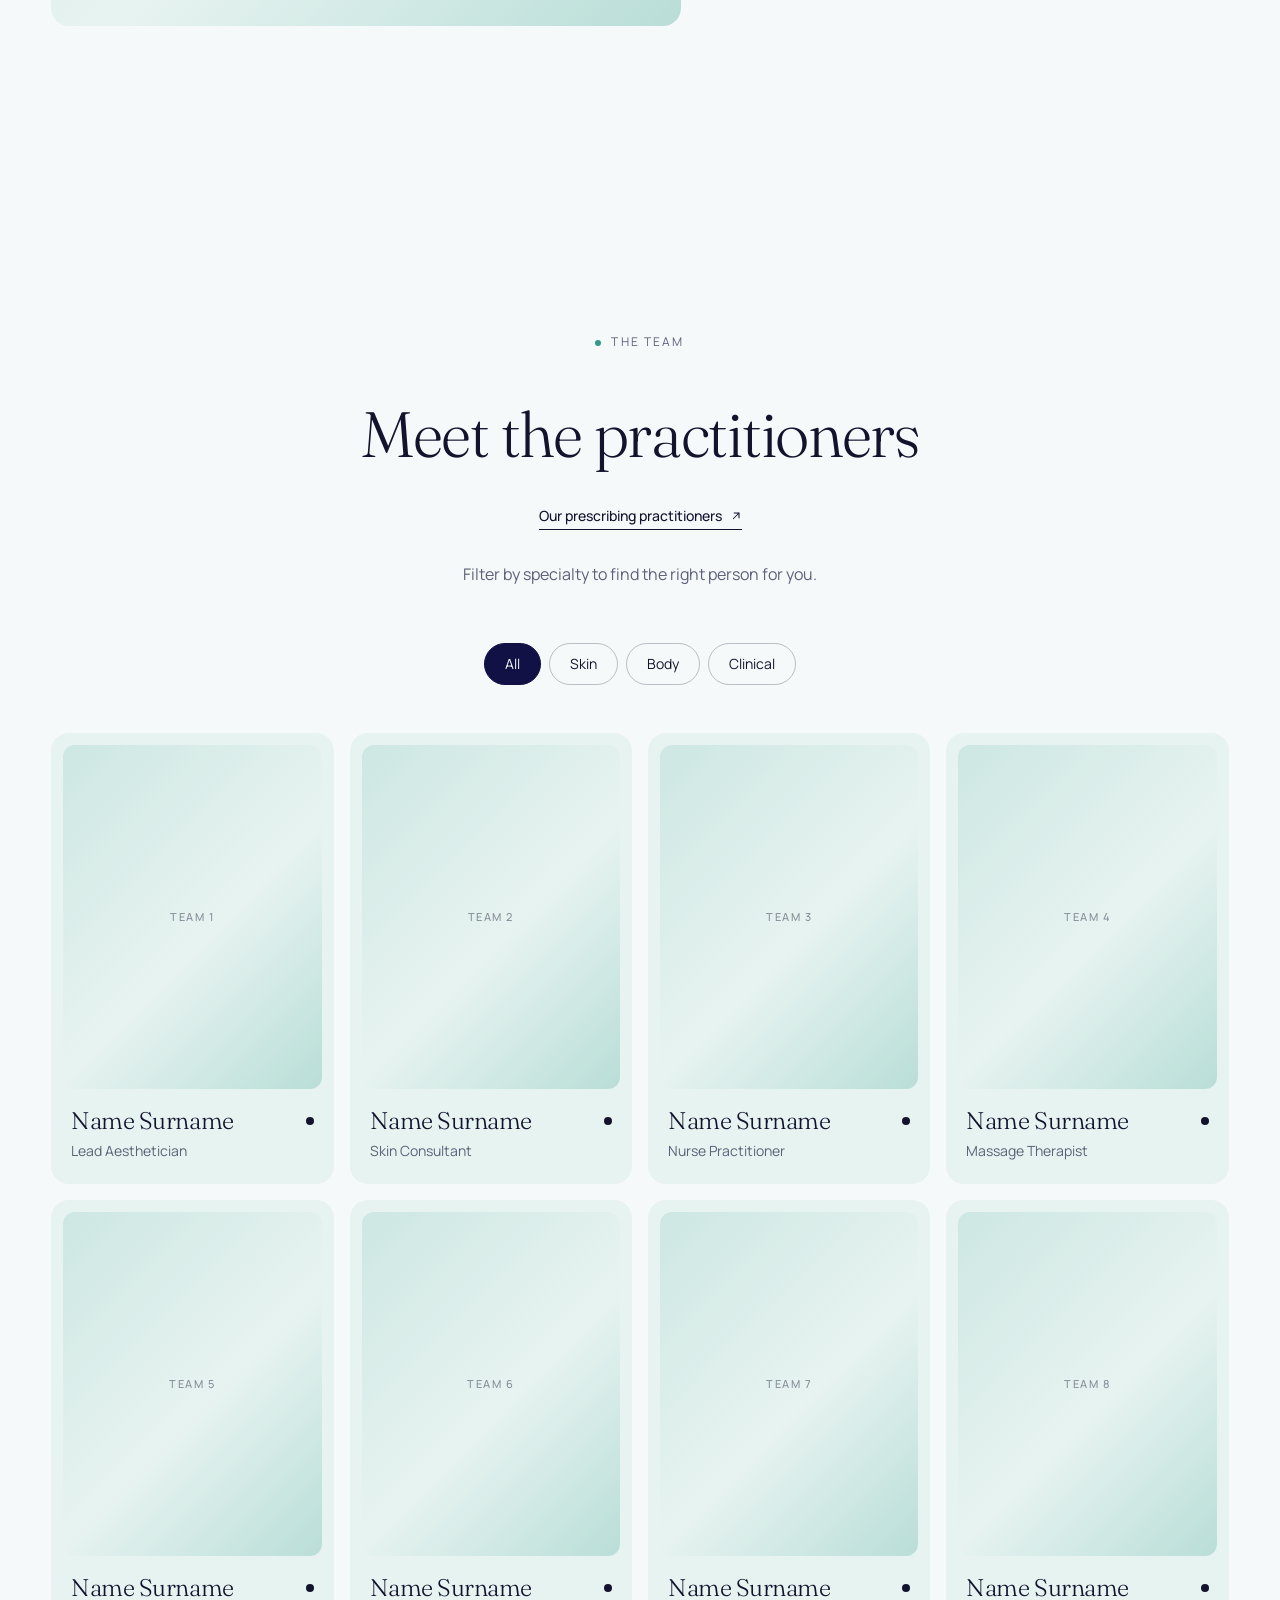
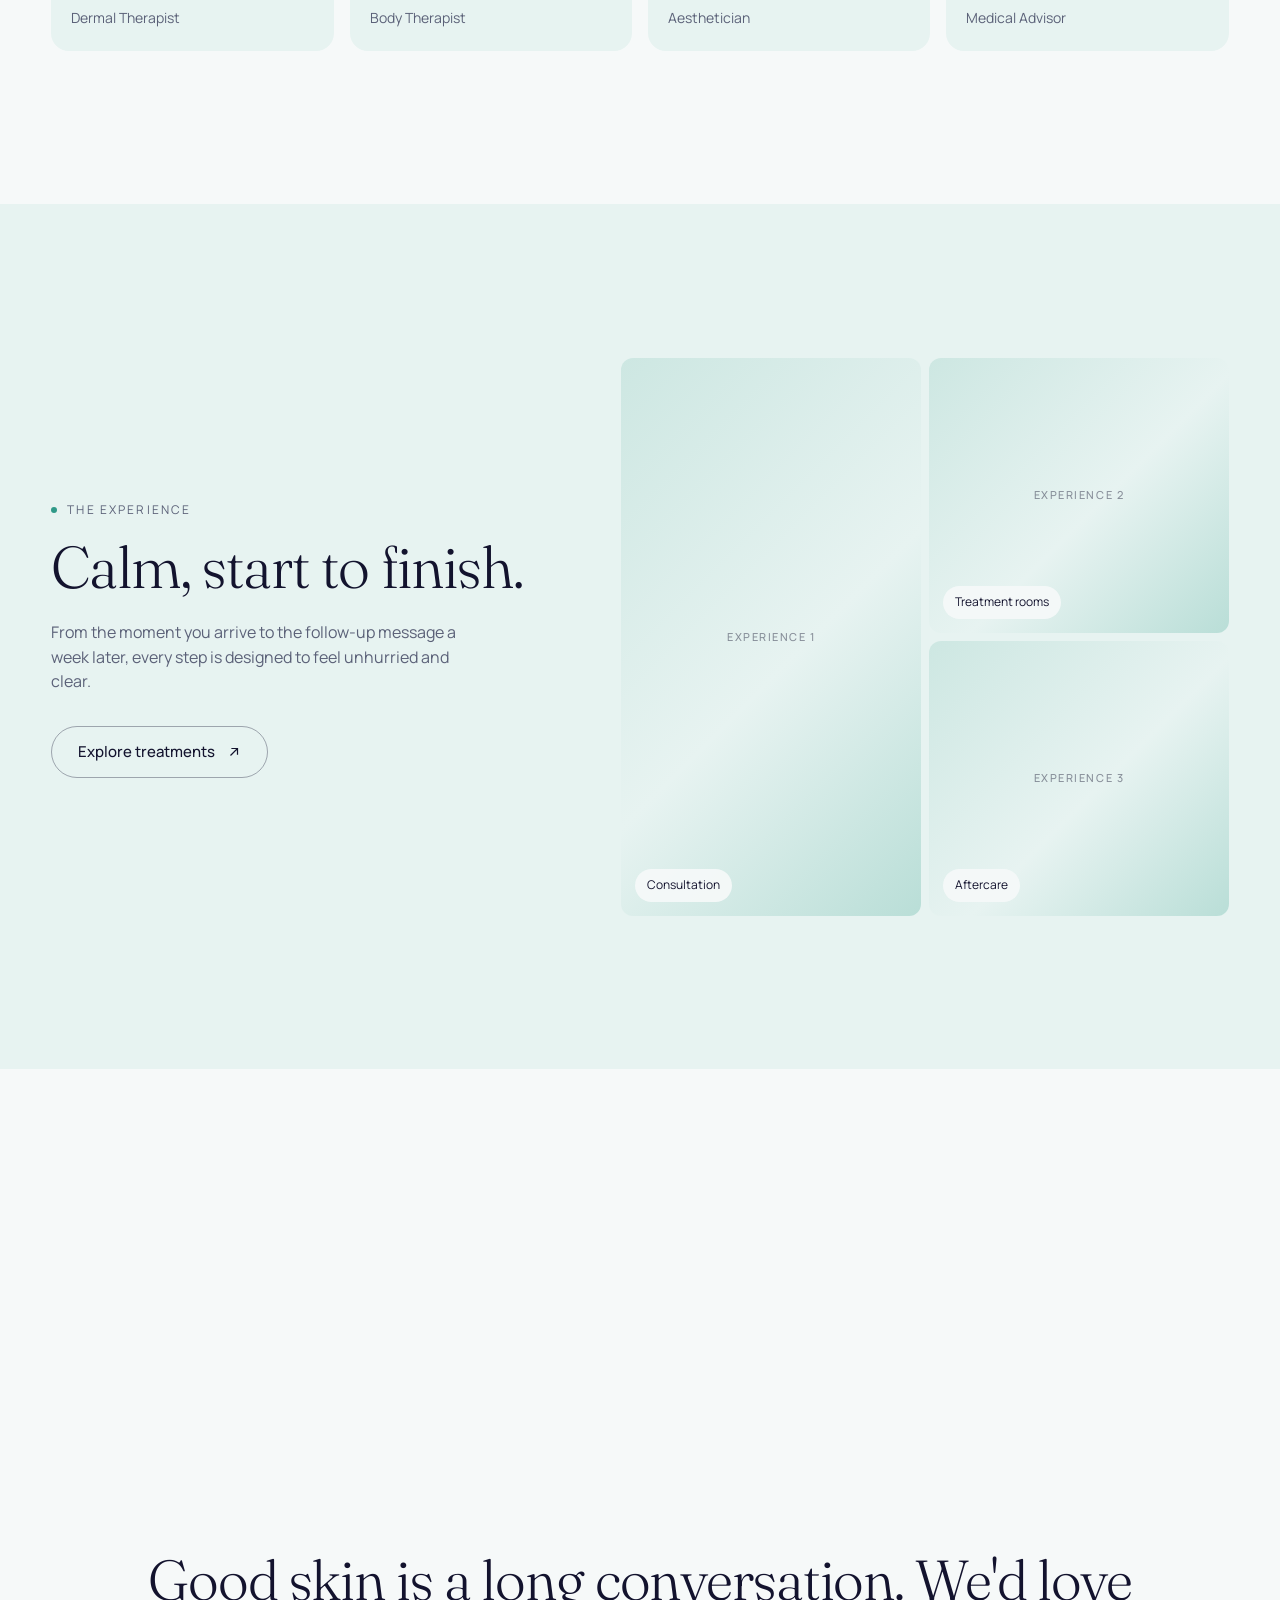
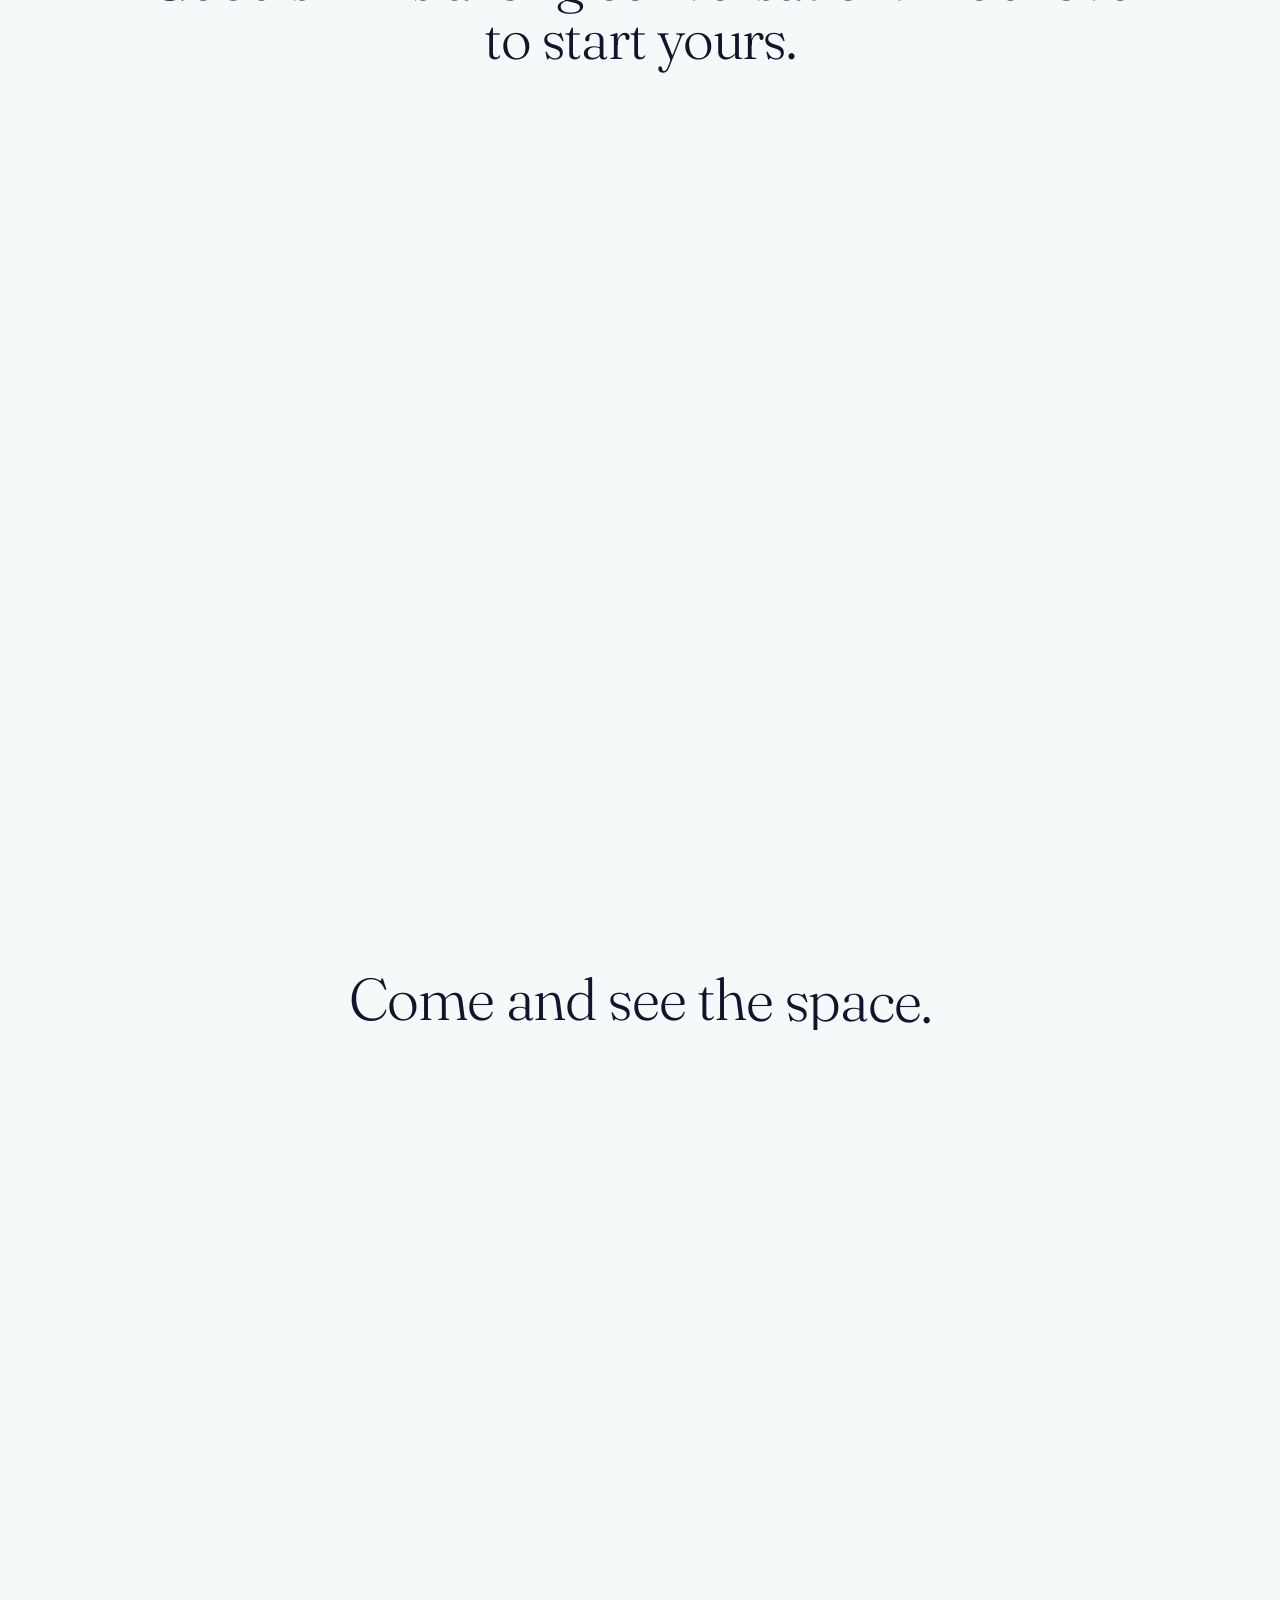
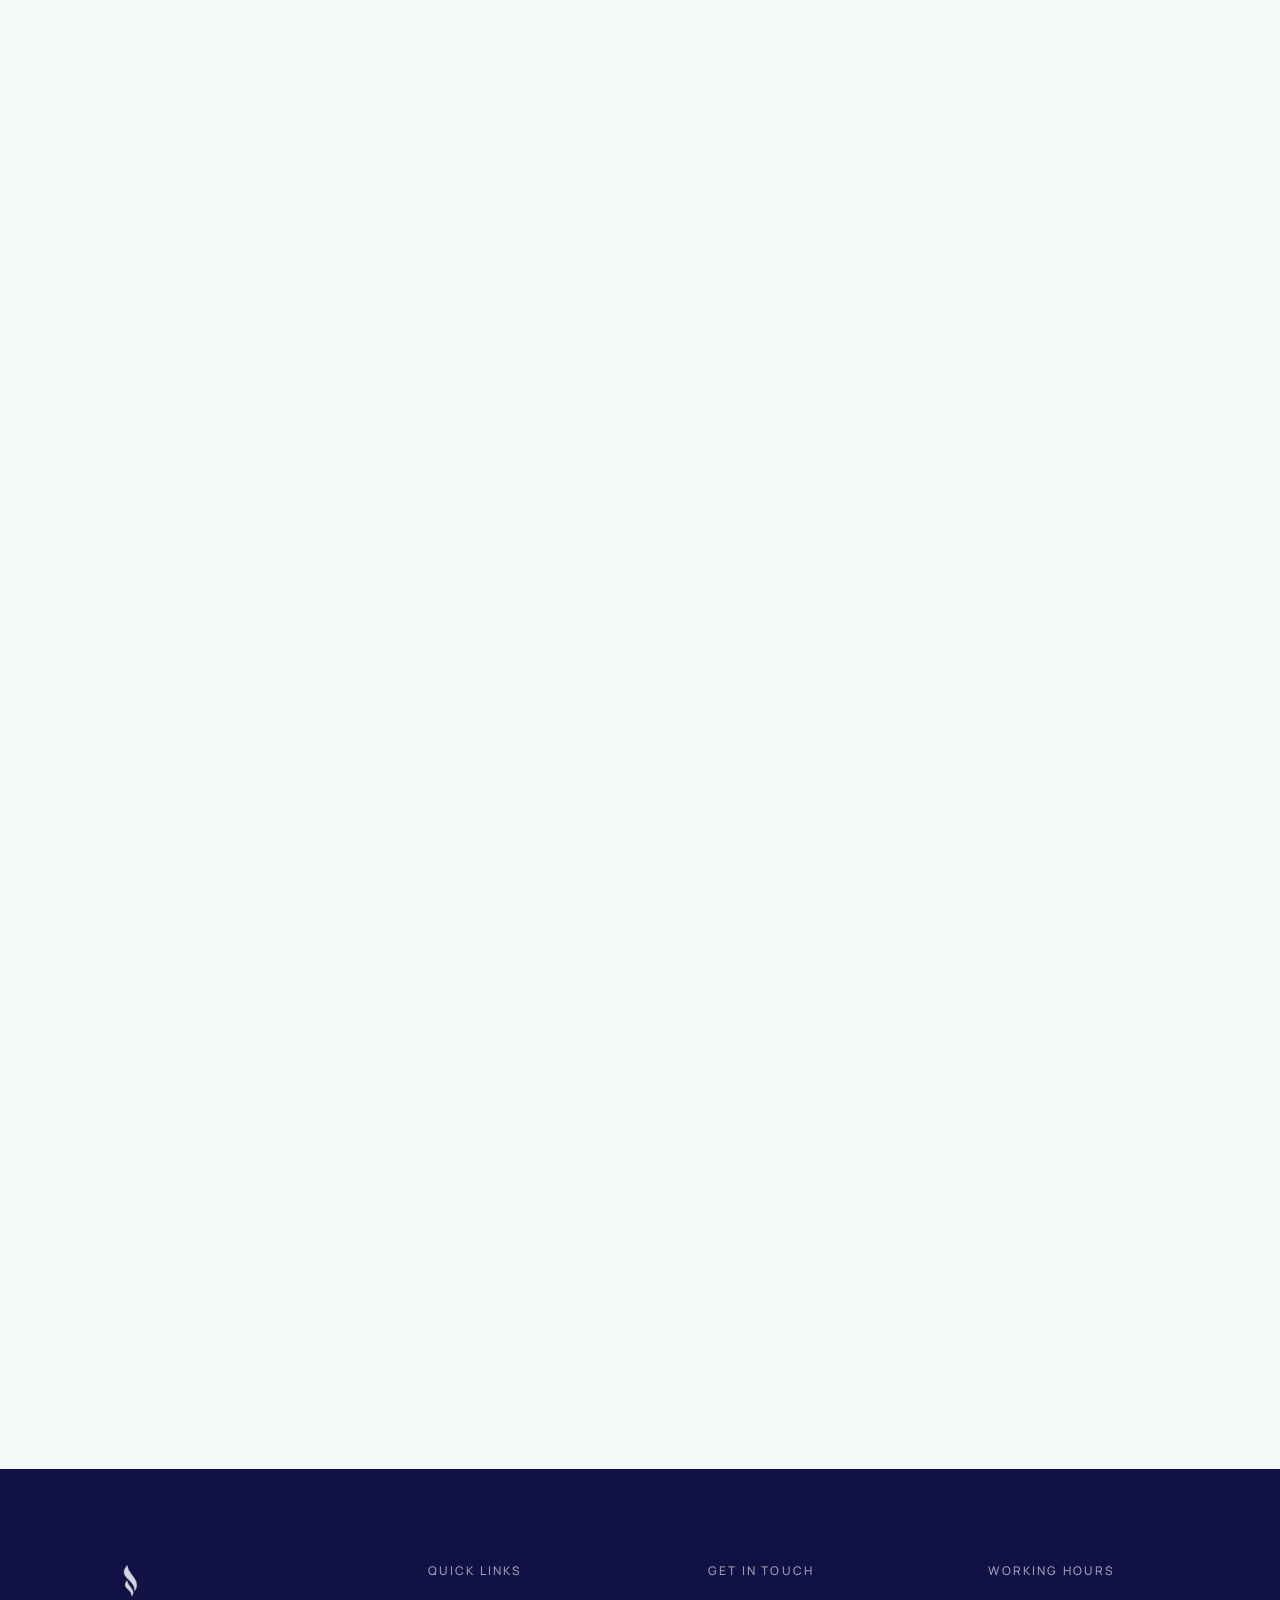
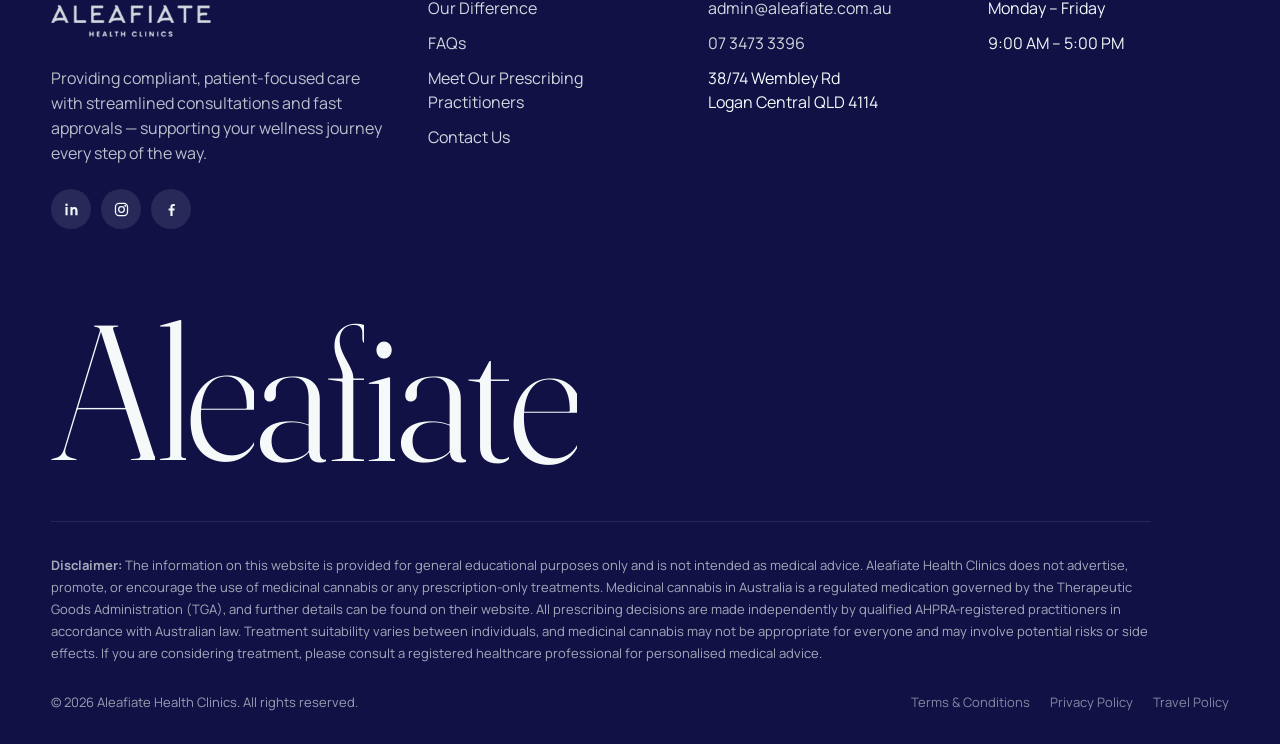
==== commit b15494d4: "Redesign pricing and why-us, restore practitioner layouts - Pricing: navy 'journey' with three stops" ====
--- a/about.html
+++ b/about.html
@@ -157,9 +157,9 @@
         <a href="index.html" class="footer__logo"><img src="images/brand/aleafiate-logo-white.png" alt="Aleafiate Health Clinics" width="170" height="77" loading="lazy"></a>
         <p>Providing compliant, patient-focused care with streamlined consultations and fast approvals — supporting your wellness journey every step of the way.</p>
         <div class="socials">
-          <a href="#" aria-label="Aleafiate on LinkedIn"><svg viewBox="0 0 24 24" fill="currentColor"><path d="M6.5 8.5h-3V20h3V8.5zM5 3.5a1.75 1.75 0 1 0 0 3.5 1.75 1.75 0 0 0 0-3.5zM20.5 13.4c0-3-1.6-4.9-4.2-4.9-1.5 0-2.4.8-2.8 1.5V8.5h-3V20h3v-6c0-1.5.6-2.6 2-2.6s1.9 1.1 1.9 2.6v6h3.1v-6.6z"/></svg></a>
-          <a href="#" aria-label="Aleafiate on Instagram"><svg viewBox="0 0 24 24" fill="none" stroke="currentColor" stroke-width="1.8"><rect x="3.5" y="3.5" width="17" height="17" rx="5"/><circle cx="12" cy="12" r="4"/><circle cx="17.3" cy="6.7" r=".6" fill="currentColor"/></svg></a>
-          <a href="#" aria-label="Aleafiate on Facebook"><svg viewBox="0 0 24 24" fill="currentColor"><path d="M13.5 21v-7.5h2.6l.4-3h-3V8.6c0-.9.3-1.5 1.6-1.5h1.6V4.4c-.3 0-1.2-.1-2.3-.1-2.3 0-3.9 1.4-3.9 4v2.2H7.9v3h2.6V21h3z"/></svg></a>
+          <a href="https://www.linkedin.com/company/aleafiate/" target="_blank" rel="noopener" aria-label="Aleafiate on LinkedIn"><svg viewBox="0 0 24 24" fill="currentColor"><path d="M6.5 8.5h-3V20h3V8.5zM5 3.5a1.75 1.75 0 1 0 0 3.5 1.75 1.75 0 0 0 0-3.5zM20.5 13.4c0-3-1.6-4.9-4.2-4.9-1.5 0-2.4.8-2.8 1.5V8.5h-3V20h3v-6c0-1.5.6-2.6 2-2.6s1.9 1.1 1.9 2.6v6h3.1v-6.6z"/></svg></a>
+          <a href="https://www.instagram.com/aleafiate.com.au/" target="_blank" rel="noopener" aria-label="Aleafiate on Instagram"><svg viewBox="0 0 24 24" fill="none" stroke="currentColor" stroke-width="1.8"><rect x="3.5" y="3.5" width="17" height="17" rx="5"/><circle cx="12" cy="12" r="4"/><circle cx="17.3" cy="6.7" r=".6" fill="currentColor"/></svg></a>
+          <a href="https://www.facebook.com/aleafiate" target="_blank" rel="noopener" aria-label="Aleafiate on Facebook"><svg viewBox="0 0 24 24" fill="currentColor"><path d="M13.5 21v-7.5h2.6l.4-3h-3V8.6c0-.9.3-1.5 1.6-1.5h1.6V4.4c-.3 0-1.2-.1-2.3-.1-2.3 0-3.9 1.4-3.9 4v2.2H7.9v3h2.6V21h3z"/></svg></a>
         </div>
       </div>
       <div><h4>Quick links</h4><ul><li><a href="about.html">Our Difference</a></li><li><a href="faq.html">FAQs</a></li><li><a href="practitioners.html">Meet Our Prescribing Practitioners</a></li><li><a href="contact.html">Contact Us</a></li></ul></div>
--- a/css/style.css
+++ b/css/style.css
@@ -33,6 +33,7 @@
 ::selection{background:var(--mint);color:var(--navy)}
 body{background:var(--bone);color:var(--ink);font-family:var(--sans);font-size:16px;line-height:1.55;-webkit-font-smoothing:antialiased;overflow-x:hidden}
 img{display:block;max-width:100%}
+main{overflow-x:clip} /* slide-in reveals must never cause sideways scrolling (clip keeps sticky elements working) */
 a{color:inherit;text-decoration:none}
 button{font:inherit;color:inherit}
 h1,h2,h3,h4{font-family:var(--serif);font-weight:300;margin:0;line-height:1.05;letter-spacing:-.02em}
@@ -218,7 +219,7 @@
 .team__viewport{cursor:grab;touch-action:pan-y}
 .team__viewport:active{cursor:grabbing}
 .team__track{display:flex;gap:16px;width:max-content;padding:0 var(--gutter)}
-.member{position:relative;width:clamp(250px,24vw,340px);user-select:none;background:var(--sand);border-radius:var(--radius);padding:12px 12px 22px}
+.member{position:relative;cursor:pointer;width:clamp(250px,24vw,340px);user-select:none;background:var(--sand);border-radius:var(--radius);padding:12px 12px 22px}
 .member .media{aspect-ratio:3/4;border-radius:12px}
 .member .media img{transition:transform 1.1s var(--ease);pointer-events:none}
 .member:hover .media img{transform:scale(1.07)}
@@ -473,6 +474,7 @@
 .doc-grid{display:grid;grid-template-columns:repeat(3,1fr);gap:clamp(12px,1.6vw,24px);text-align:left}
 .doc{position:relative;cursor:pointer;outline:none}
 .doc.is-hidden{display:none}
+.drawer__body p+p{margin-top:14px;color:var(--muted)}
 .doc__media{position:relative;aspect-ratio:4/5;border-radius:var(--radius);overflow:hidden}
 .doc__media .media{position:absolute;inset:0}
 .doc__media .media img{transition:transform 1.2s var(--ease),filter 1s}
@@ -554,36 +556,45 @@
 .map iframe{position:absolute;inset:0;width:100%;height:100%;border:0;filter:grayscale(.2)}
 
 /* =========================================================
-   HOME — pricing, reasons, reviews
+   HOME — pricing journey, why-us bento, reviews
    ========================================================= */
-.pricing{display:grid;grid-template-columns:1.1fr 1fr;gap:16px}
-.plan{position:relative;overflow:hidden;border-radius:calc(var(--radius) + 4px);padding:clamp(24px,3vw,40px);background:var(--white);border:1px solid rgba(19,19,46,.1);display:flex;flex-direction:column;gap:18px;transition:translate .7s var(--ease),box-shadow .7s var(--ease)}
-.plan:hover{translate:0 -6px;box-shadow:0 30px 60px -40px rgba(19,19,46,.45)}
-.plan--feature{grid-row:span 2;background:var(--teal-deep);color:var(--white);border:0}
-.plan__orb{position:absolute;width:420px;height:420px;border-radius:50%;right:-140px;top:-160px;background:radial-gradient(circle,rgba(138,220,206,.45),transparent 65%);pointer-events:none}
-.plan__tag{align-self:flex-start;font-size:11px;letter-spacing:.16em;text-transform:uppercase;padding:7px 12px;border-radius:999px;background:var(--sand);color:var(--ink)}
-.plan--feature .plan__tag{background:rgba(255,255,255,.14);color:var(--white)}
-.plan__head{display:flex;justify-content:space-between;align-items:flex-start;gap:16px}
-.plan h3{font-size:clamp(24px,2.2vw,32px)}
-.plan__price{font-family:var(--serif);font-weight:300;font-size:clamp(56px,6vw,96px);line-height:1;letter-spacing:-.03em}
-.plan:not(.plan--feature) .plan__price{font-size:clamp(44px,4vw,64px)}
-.plan__meta{font-size:14px;opacity:.75;margin-top:-8px}
-.plan ul{list-style:none;padding:0;margin:0;display:flex;flex-direction:column;gap:12px}
-.plan li{display:flex;gap:12px;font-size:15px;line-height:1.45}
-.plan li::before{content:"";flex:none;width:20px;height:20px;border-radius:50%;background:var(--sand) url("data:image/svg+xml,%3Csvg xmlns='http://www.w3.org/2000/svg' viewBox='0 0 12 12' fill='none' stroke='%23111145' stroke-width='1.8'%3E%3Cpath d='M2.5 6.2l2.3 2.3 4.7-5'/%3E%3C/svg%3E") center/11px no-repeat}
-.plan--feature li::before{background-color:var(--mint)}
-.plan .btn{align-self:flex-start;margin-top:auto}
-.plan--feature .btn{--bg:var(--white);--fg:var(--navy);--line:var(--white)}
-.plan--feature .btn .btn__fill{background:var(--navy)}
-.pricing__note{margin-top:20px;font-size:13px;color:var(--muted)}
-
-.reasons{display:grid;grid-template-columns:repeat(4,1fr);gap:clamp(20px,3vw,40px)}
-.reason{position:relative;padding-top:26px;border-top:1px solid rgba(19,19,46,.15)}
-.reason::before{content:"";position:absolute;left:0;top:-1px;width:100%;height:2px;background:var(--teal);transform:scaleX(0);transform-origin:left;transition:transform 1s var(--ease)}
-.reason:hover::before{transform:scaleX(1)}
-.reason span{font-size:12px;letter-spacing:.14em;color:var(--clay)}
-.reason h3{font-size:clamp(22px,1.9vw,28px);margin:14px 0 12px}
-.reason p{color:var(--muted);font-size:15px}
+/* pricing: three stops on a line that draws while scrolling */
+.journey{position:relative;overflow:hidden;background:var(--navy);color:var(--bone)}
+.journey .eyebrow{color:rgba(246,249,249,.7)}
+.journey .eyebrow::before{background:var(--mint)}
+.journey .section__head p{color:rgba(246,249,249,.7)}
+.journey h2 em{font-style:italic;color:var(--mint)}
+.journey__orb{position:absolute;width:640px;height:640px;border-radius:50%;right:-220px;top:-260px;background:radial-gradient(circle,rgba(138,220,206,.22),transparent 65%);pointer-events:none}
+.journey__track{position:relative;display:grid;grid-template-columns:repeat(3,1fr);gap:clamp(24px,4vw,64px);padding-top:64px}
+.journey__line{position:absolute;left:0;right:0;top:12px;height:1px;background:rgba(246,249,249,.18)}
+.journey__line i{--p:0;position:absolute;inset:0;background:var(--mint);transform:scaleX(var(--p));transform-origin:left}
+.stop{position:relative;transition:translate .8s var(--ease)}
+.stop:hover{translate:0 -6px}
+.stop__dot{position:absolute;left:0;top:-64px;width:25px;height:25px;border-radius:50%;background:var(--navy);border:1px solid rgba(246,249,249,.4);transition:background .6s,border-color .6s,box-shadow .6s,transform .8s var(--ease)}
+.stop.is-on .stop__dot{background:var(--mint);border-color:var(--mint);box-shadow:0 0 0 7px rgba(138,220,206,.16);transform:scale(1.1)}
+.stop__step{font-size:12px;letter-spacing:.16em;text-transform:uppercase;color:var(--mint)}
+.stop__price{font-family:var(--serif);font-weight:300;font-size:clamp(72px,9vw,150px);line-height:.9;letter-spacing:-.04em;margin:18px 0 14px;transition:color .6s}
+.stop__price sup{font-size:.34em;vertical-align:top;position:relative;top:.3em;margin-right:4px;opacity:.6}
+.stop:hover .stop__price{color:var(--mint)}
+.stop h3{font-size:clamp(24px,2.2vw,32px)}
+.stop__meta{font-size:14px;opacity:.6;margin-top:6px}
+.stop ul{list-style:none;margin:22px 0 0;padding:22px 0 0;border-top:1px solid rgba(246,249,249,.14);display:flex;flex-direction:column;gap:10px;font-size:15px}
+.stop li{position:relative;padding-left:18px;opacity:.85}
+.stop li::before{content:"";position:absolute;left:0;top:.62em;width:6px;height:6px;border-radius:50%;background:var(--mint)}
+.stop .link-arrow{margin-top:26px;color:var(--mint)}
+.journey__note{margin-top:64px;font-size:13px;opacity:.6;max-width:760px}
+
+/* why us: image + text tiles in the outcomes grid */
+.o-item--text{display:flex;flex-direction:column;justify-content:space-between;gap:12px;padding:clamp(18px,2vw,28px);background:var(--navy);color:var(--bone)}
+.o-item--mint{background:var(--mint);color:var(--navy)}
+.o-item--sand{background:var(--sand);color:var(--ink)}
+.o-item__label{font-size:11px;letter-spacing:.16em;text-transform:uppercase;opacity:.7}
+.o-item__big{font-family:var(--serif);font-weight:300;font-size:clamp(40px,4.4vw,72px);line-height:1;letter-spacing:-.03em}
+.o-item--text h3{font-size:clamp(20px,1.8vw,26px)}
+.o-item--text p{font-size:14px;opacity:.85}
+.o-cap{position:absolute;left:0;right:0;bottom:0;z-index:2;padding:clamp(18px,2vw,28px);color:var(--bone);background:linear-gradient(to top,rgba(13,13,48,.8),transparent)}
+.o-cap h3{font-size:clamp(22px,2vw,30px)}
+.o-cap p{font-size:14px;opacity:.85;margin-top:6px;max-width:360px}
 
 .quote__who .quote__avatar{width:44px;height:44px;border-radius:50%;flex:none;display:grid;place-items:center;background:var(--navy);color:var(--mint);font-size:16px;font-weight:600;color:var(--mint)}
 .quote__stars{color:#E8A317;letter-spacing:2px;font-size:14px}
@@ -628,9 +639,10 @@
   .footer__top{grid-template-columns:1fr 1fr}
   .a-hero__top,.mission__grid,.approach__grid,.exp__grid{grid-template-columns:1fr}
   .a-team__grid{grid-template-columns:repeat(2,1fr)}
-  .pricing{grid-template-columns:1fr}
-  .plan--feature{grid-row:auto}
-  .reasons{grid-template-columns:repeat(2,1fr)}
+  .journey__track{grid-template-columns:1fr;padding:0 0 0 52px;gap:56px}
+  .journey__line{left:12px;right:auto;top:0;bottom:0;width:1px;height:auto}
+  .journey__line i{transform:scaleY(var(--p));transform-origin:top}
+  .stop__dot{left:-52px;top:4px}
   .faq__grid,.contact__grid,.split2,.steps-wrap{grid-template-columns:minmax(0,1fr)}
   .faq__side,.steps-wrap__head{position:relative;top:auto}
   .faq__cats{flex-direction:row;overflow-x:auto;gap:8px;scrollbar-width:none}
@@ -651,7 +663,6 @@
   .a-hero__media{height:auto}
   .a-hero__media .media{position:relative;inset:auto;height:360px}
   .a-team__grid{grid-template-columns:1fr}
-  .reasons{grid-template-columns:1fr}
   .acc__q{padding:22px 4px;gap:14px}
   .acc__num{display:none}
   .acc__inner{padding:0 4px 24px}
@@ -660,5 +671,6 @@
   .step__dot{left:-60px}
 }
 @media (prefers-reduced-motion:reduce){
+  .journey__line i{--p:1}
   *,*::before,*::after{animation:none!important;transition:none!important}
 }
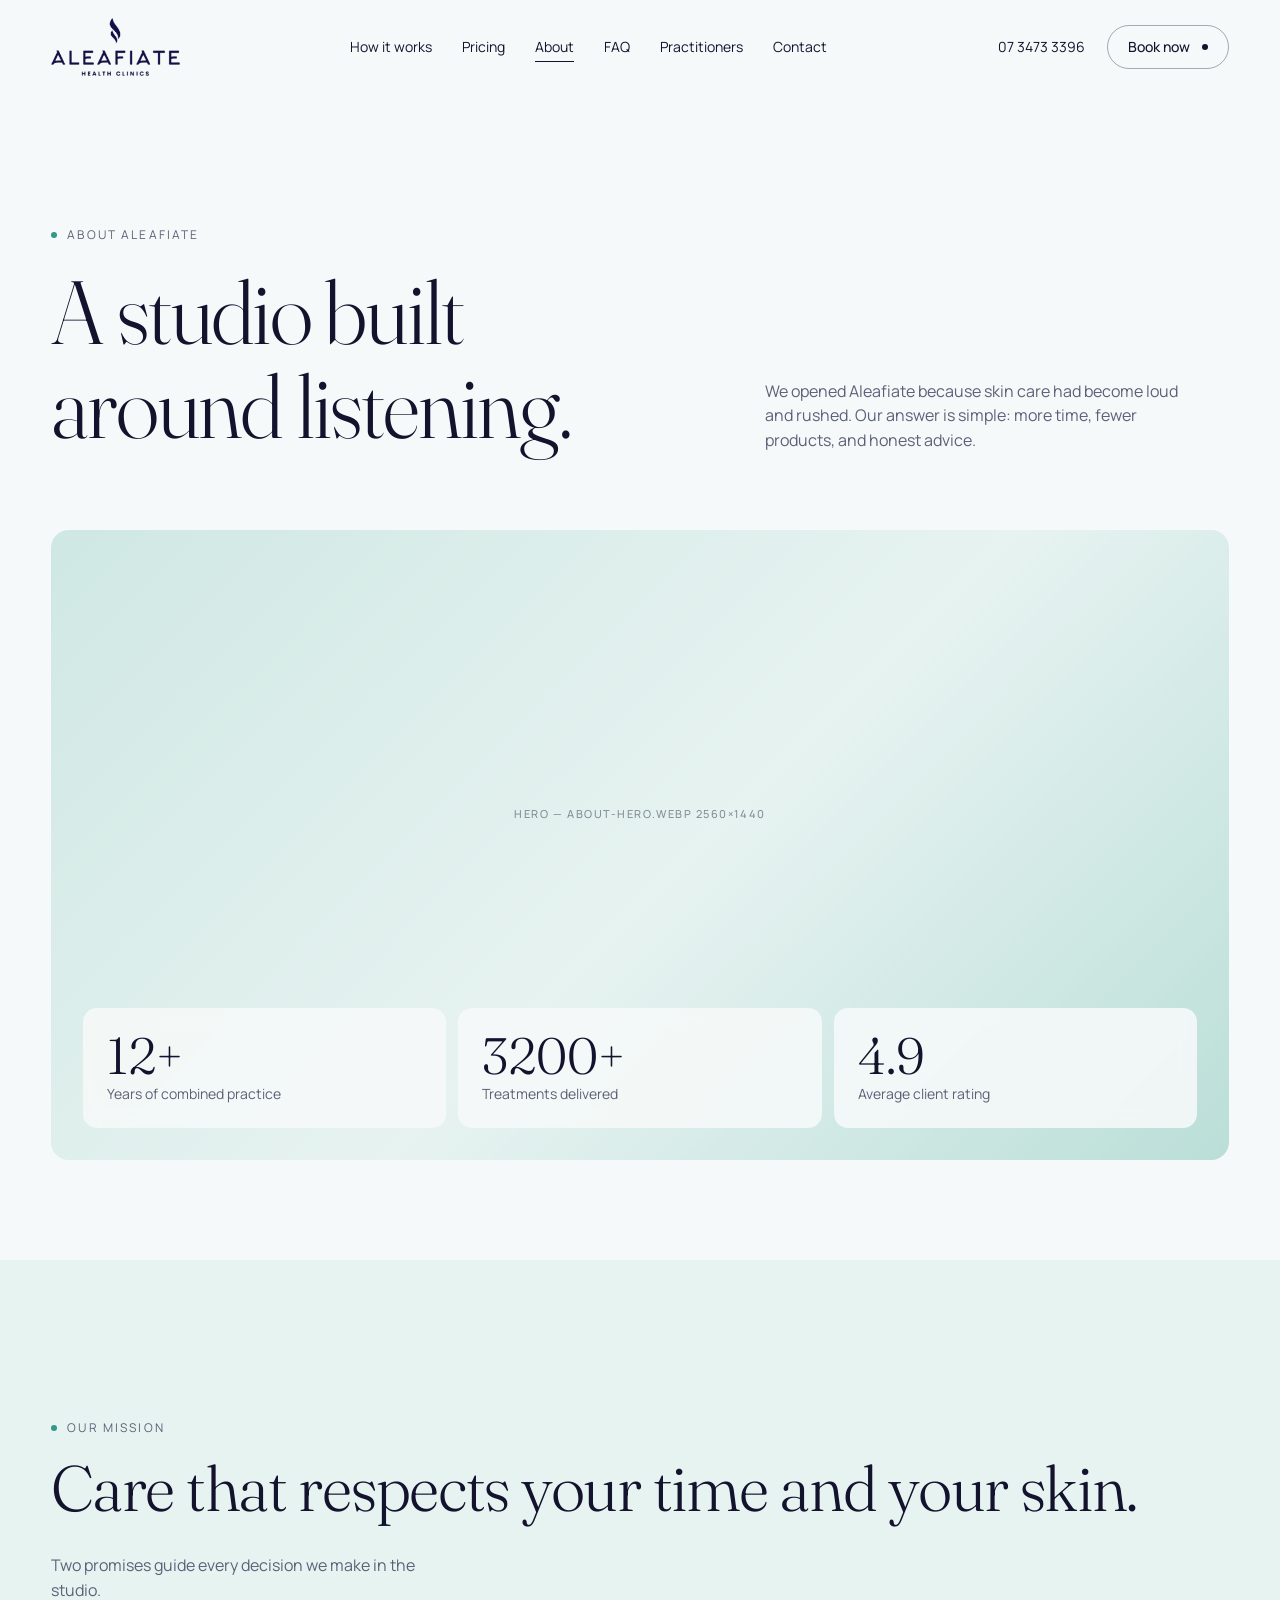
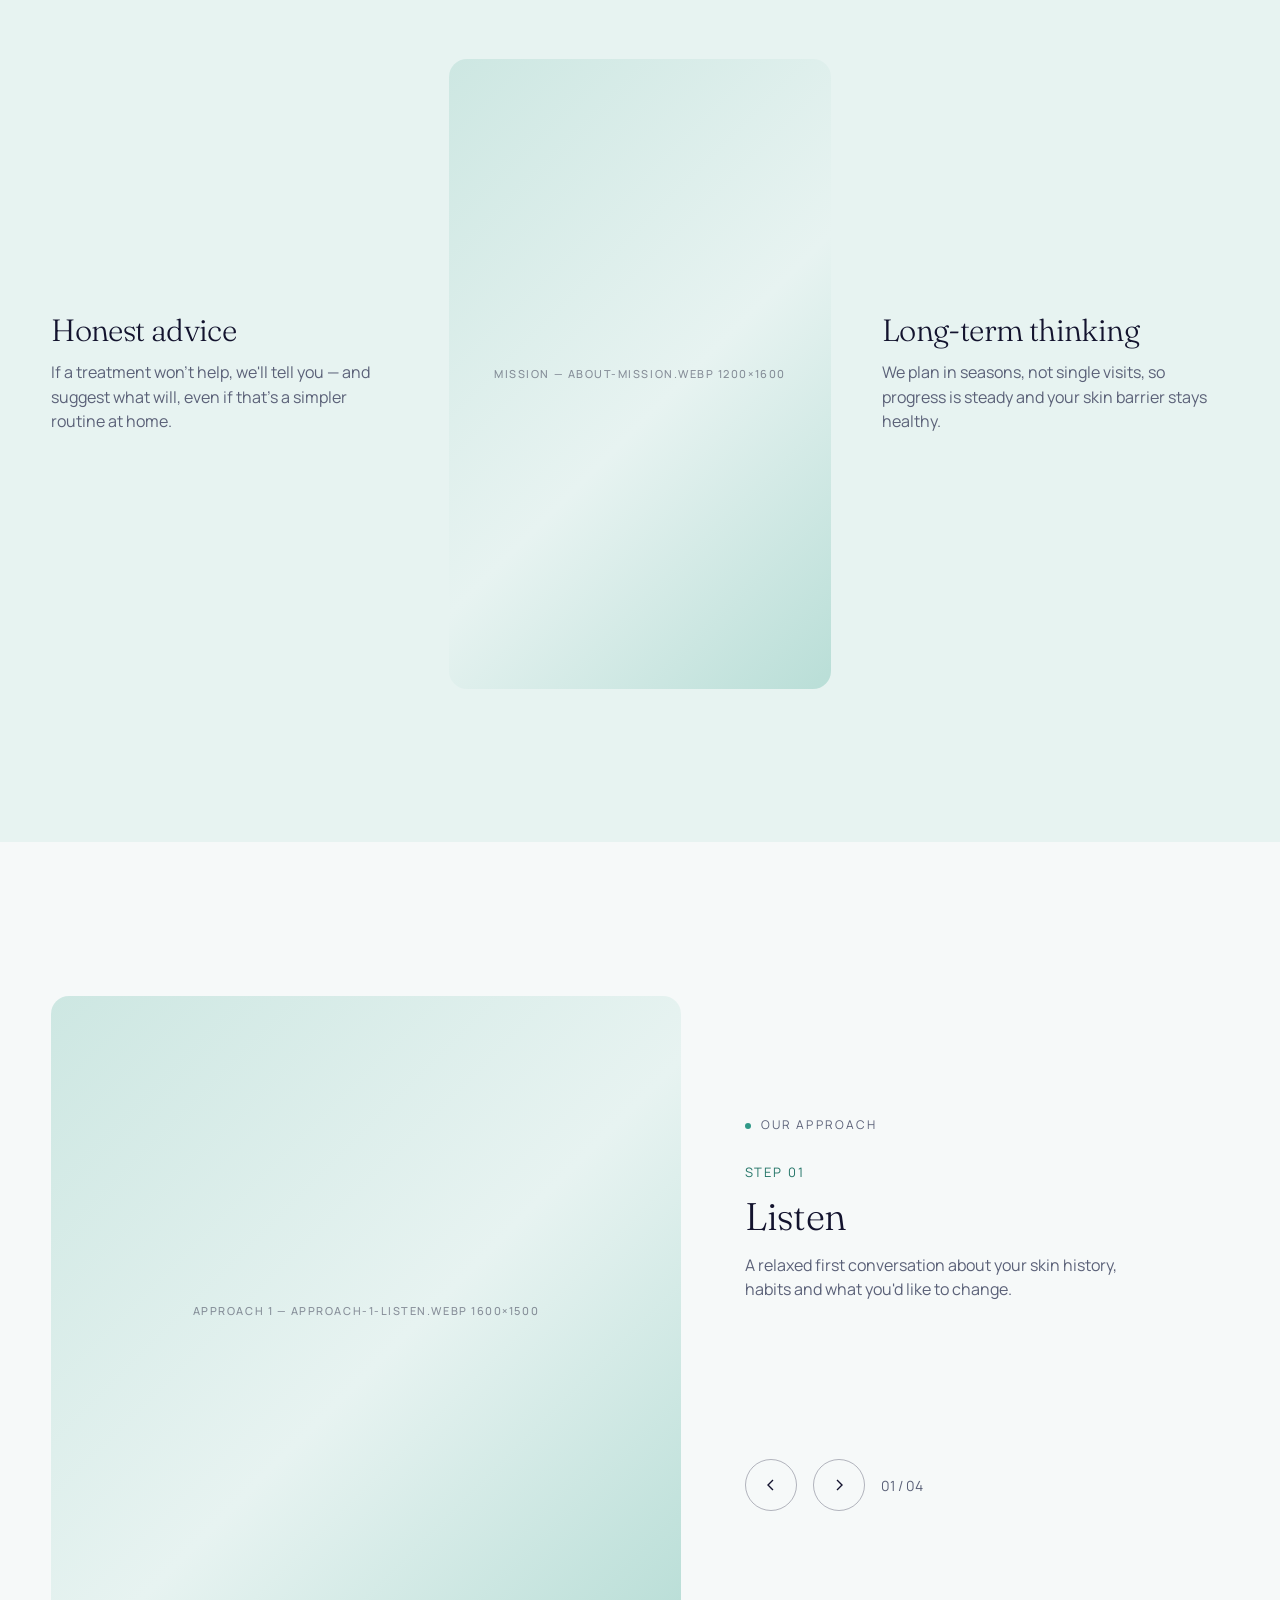
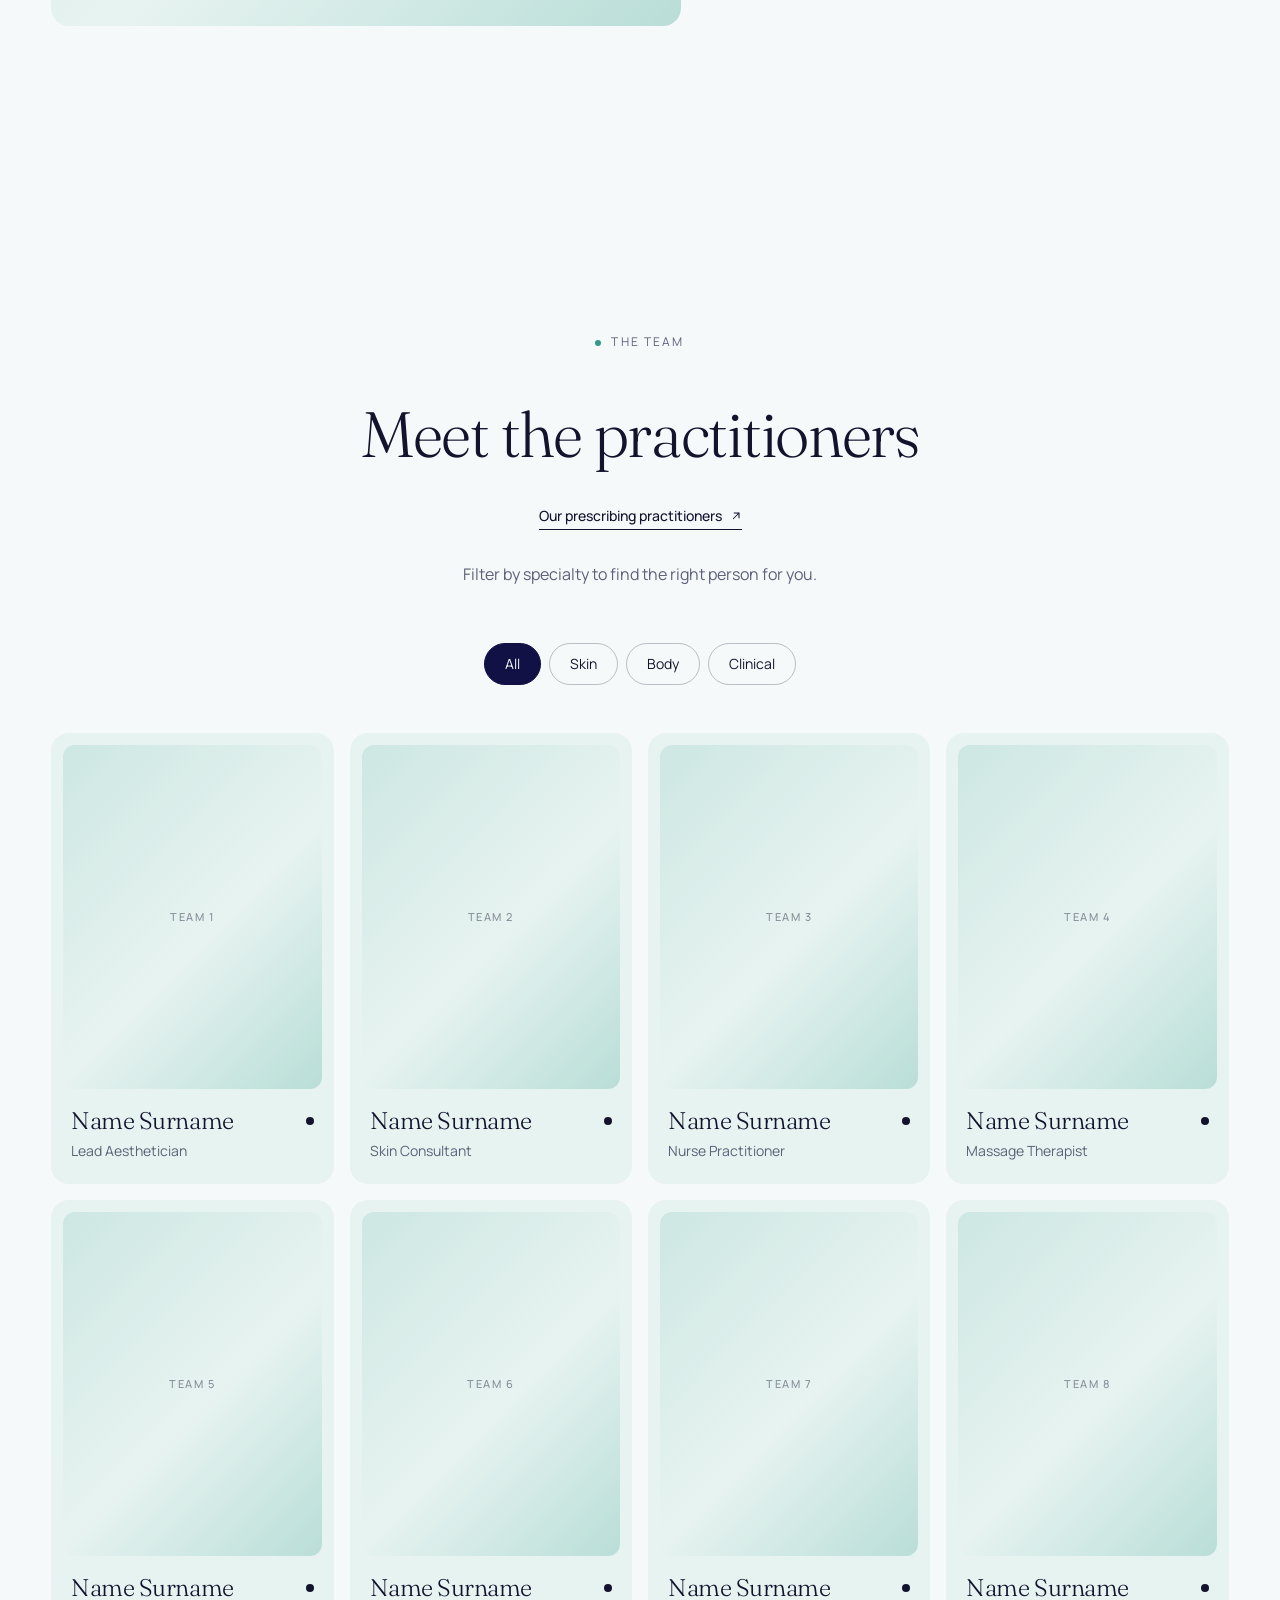
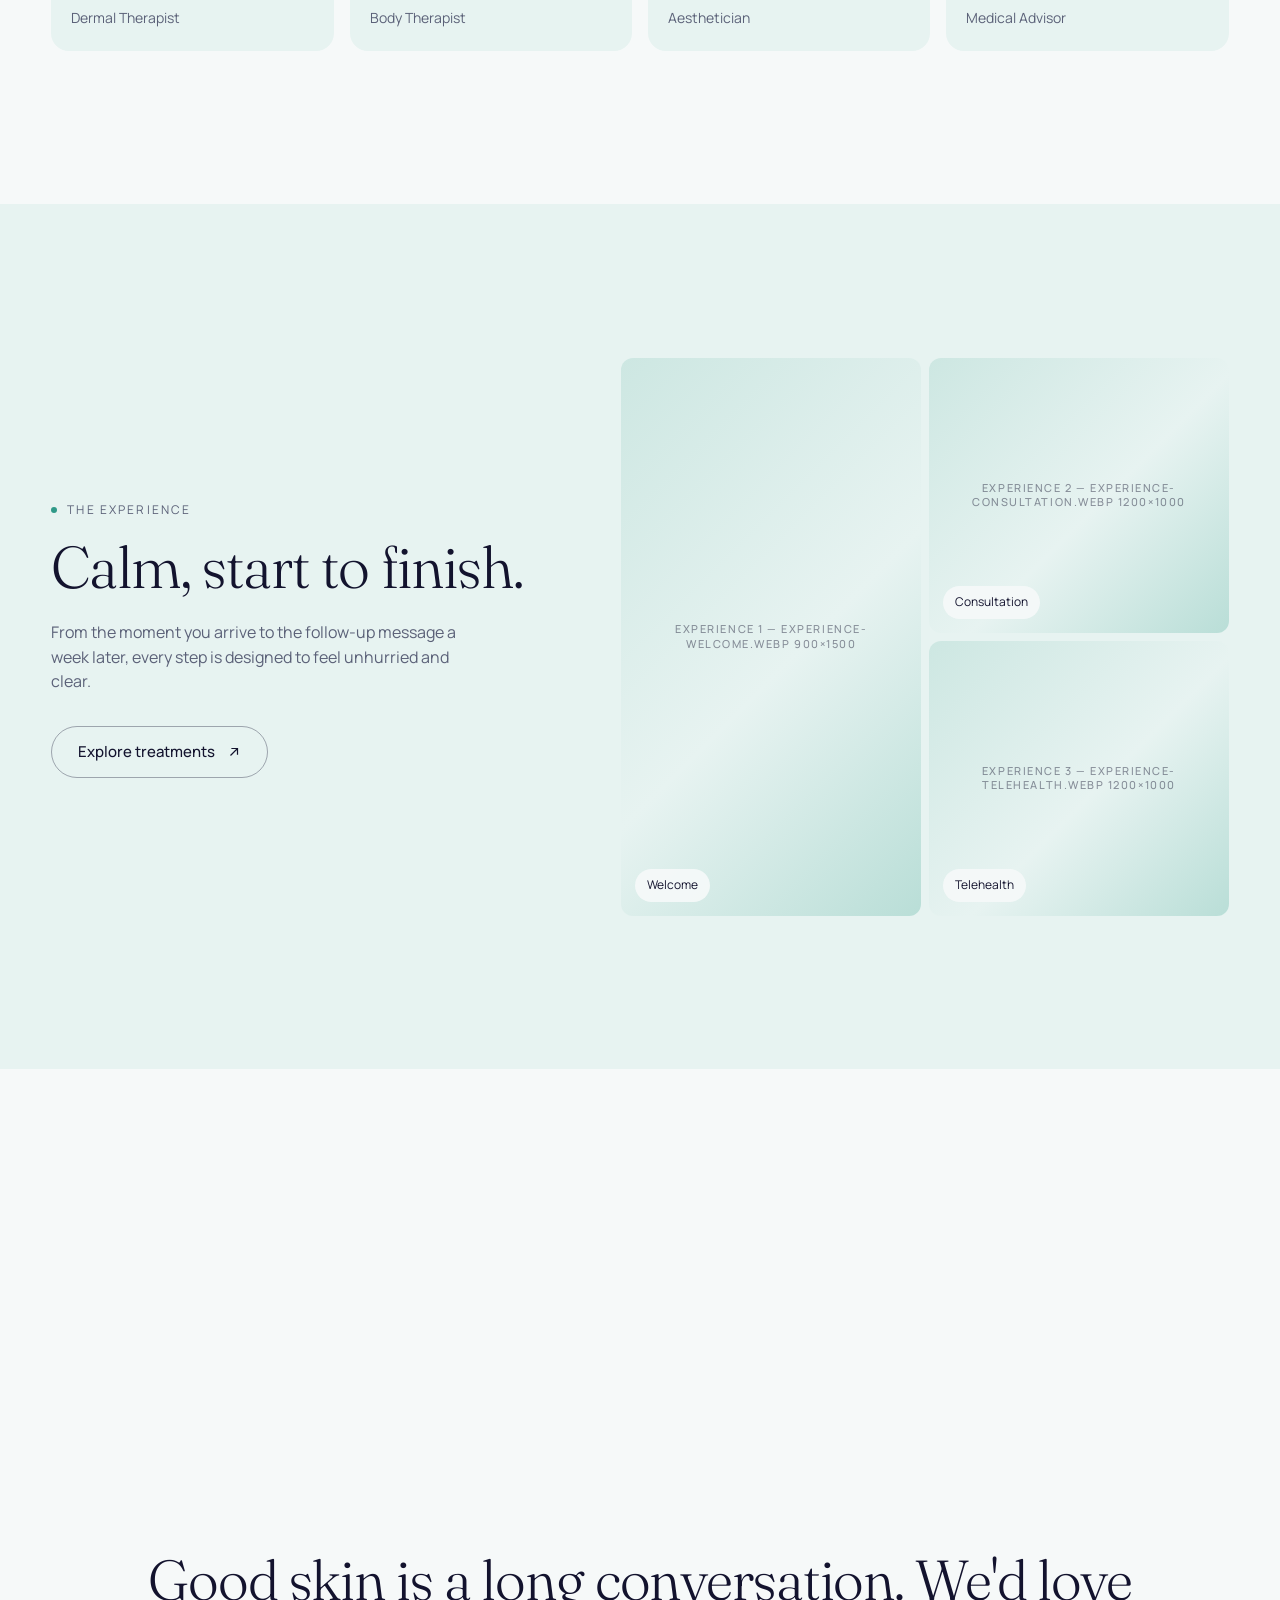
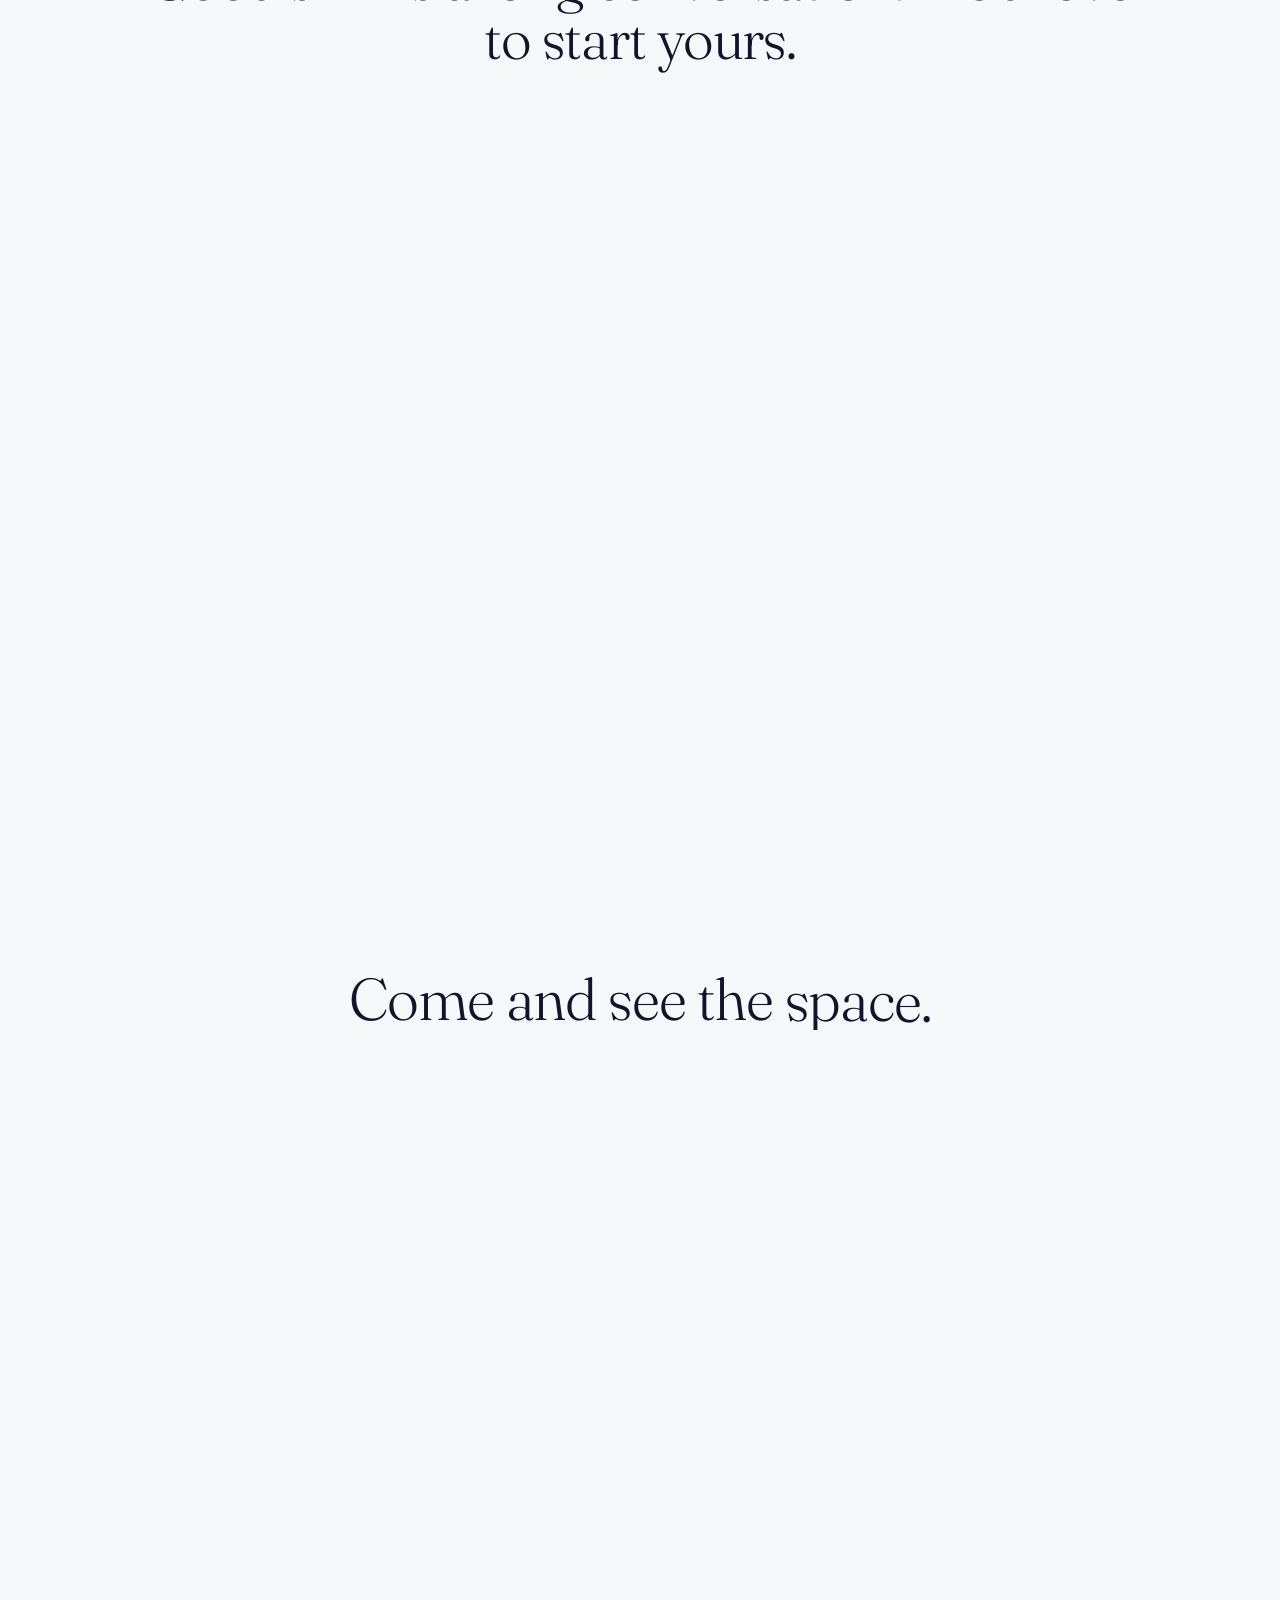
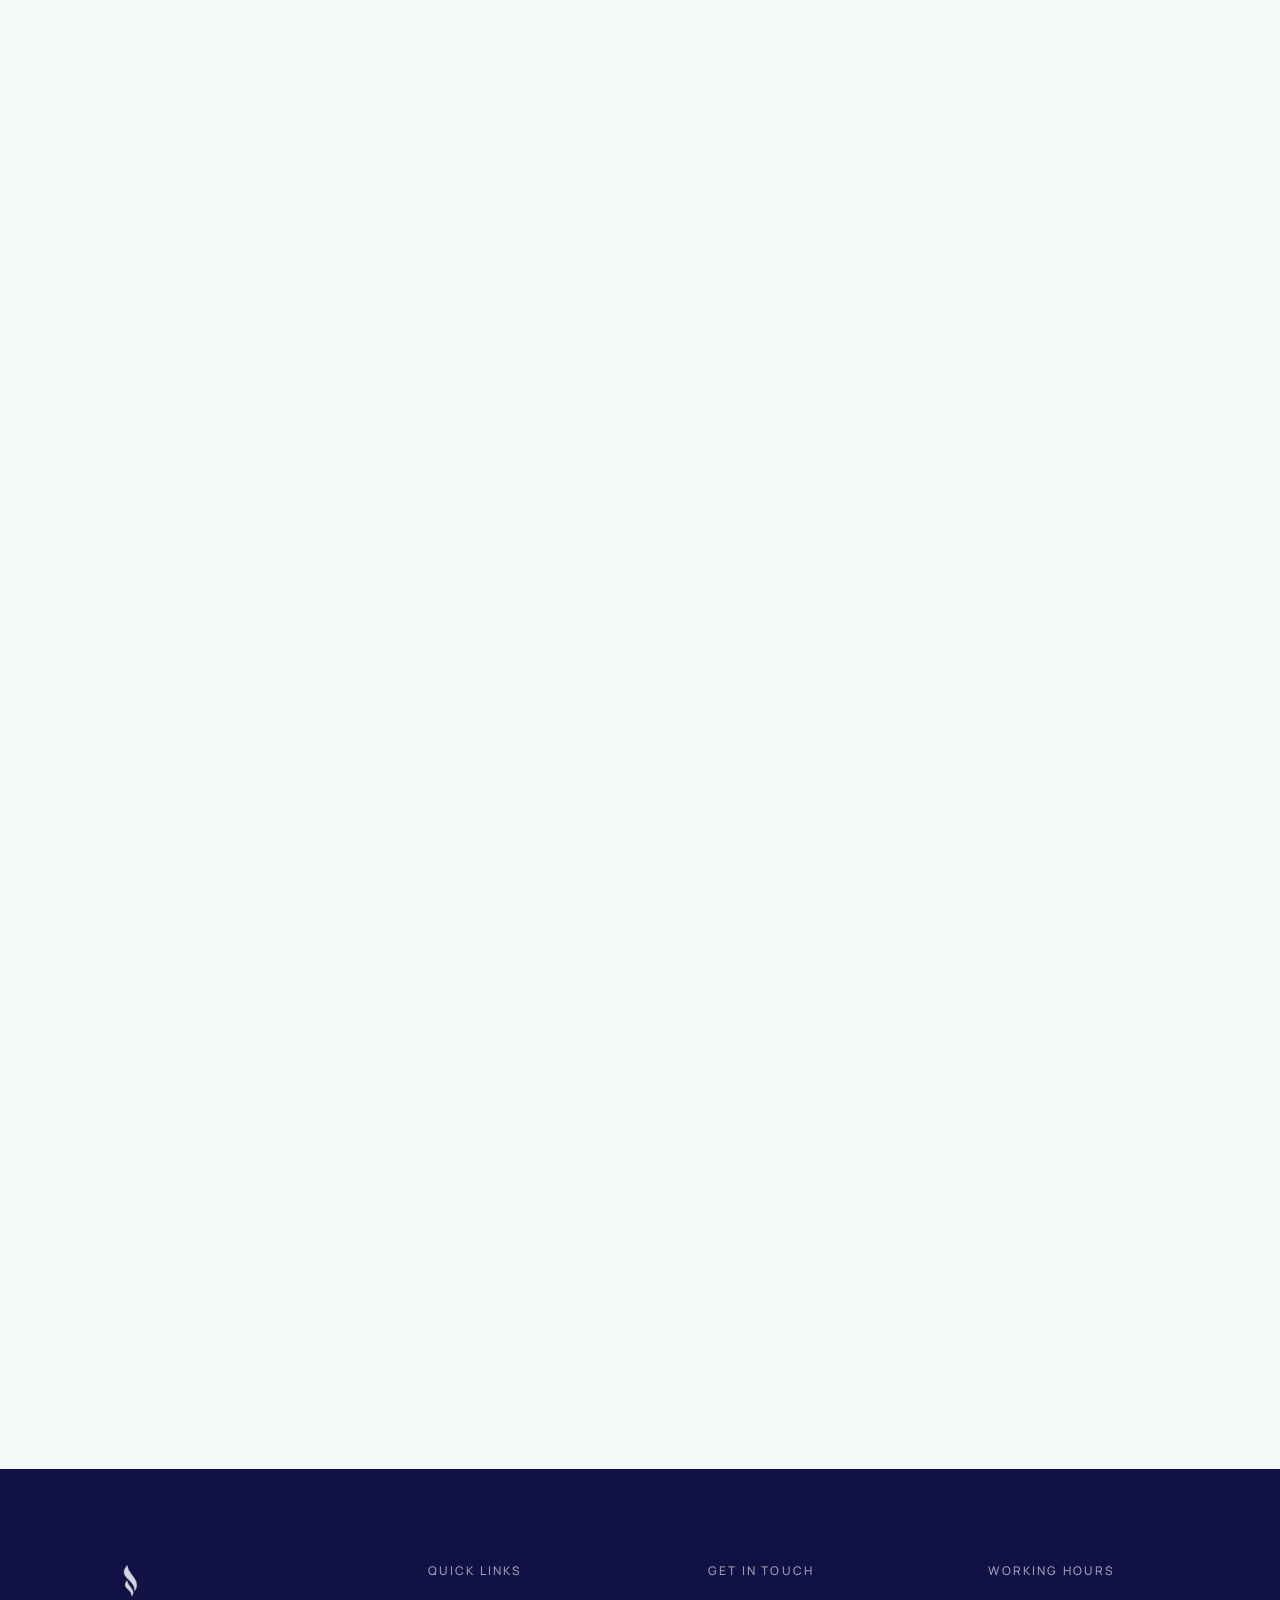
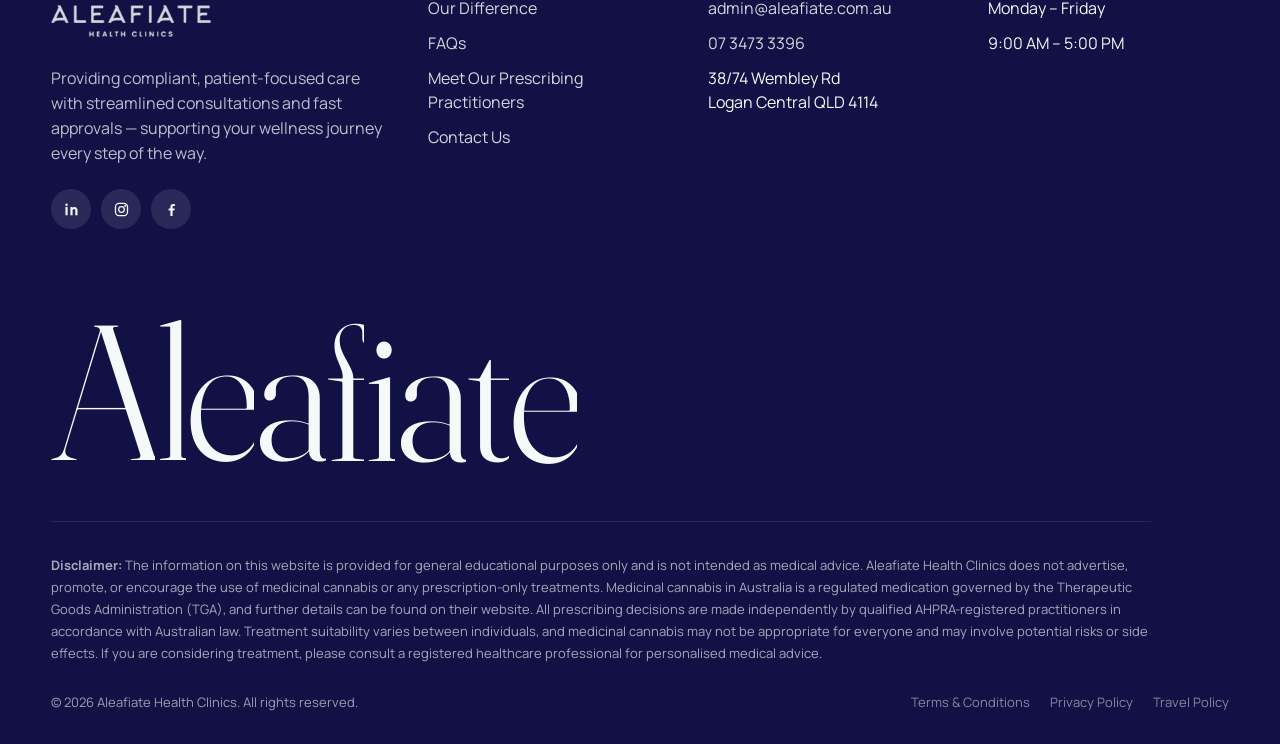
==== commit f6386813: "About page image slots and prompts - about.html image slots point at images/about/*.webp (placeholde" ====
--- a/about.html
+++ b/about.html
@@ -34,7 +34,7 @@
       <p class="a-hero__sub" data-up>We opened Aleafiate because skin care had become loud and rushed. Our answer is simple: more time, fewer products, and honest advice.</p>
     </div>
     <div class="a-hero__media">
-      <div class="media" data-parallax data-label="About hero — 2400×1400"><img src="" alt=""></div>
+      <div class="media" data-parallax data-label="Hero — about-hero.webp 2560×1440"><img src="images/about/about-hero.webp" alt="A welcoming, light-filled Aleafiate clinic space" loading="lazy"></div>
       <div class="a-stats">
         <div class="a-stat"><b data-count="12" data-suffix="+">12+</b><span>Years of combined practice</span></div>
         <div class="a-stat"><b data-count="3200" data-suffix="+">3200+</b><span>Treatments delivered</span></div>
@@ -53,7 +53,7 @@
     </div>
     <div class="mission__grid">
       <div class="mission__text" data-left><h3>Honest advice</h3><p>If a treatment won't help, we'll tell you — and suggest what will, even if that's a simpler routine at home.</p></div>
-      <div class="mission__img" data-settle><div class="media" data-label="Mission image — 1000×1300"><img src="" alt=""></div></div>
+      <div class="mission__img" data-settle><div class="media" data-label="Mission — about-mission.webp 1200×1600"><img src="images/about/about-mission.webp" alt="Practitioner listening closely to a patient" loading="lazy"></div></div>
       <div class="mission__text" data-right><h3>Long-term thinking</h3><p>We plan in seasons, not single visits, so progress is steady and your skin barrier stays healthy.</p></div>
     </div>
   </div>
@@ -64,10 +64,10 @@
   <div class="container">
     <div class="approach__grid">
       <div class="approach__stage" data-approach data-up>
-        <div class="approach__slide"><div class="media" data-label="Approach 1 — 1600×1200"><img src="" alt=""></div></div>
-        <div class="approach__slide"><div class="media" data-label="Approach 2 — 1600×1200"><img src="" alt=""></div></div>
-        <div class="approach__slide"><div class="media" data-label="Approach 3 — 1600×1200"><img src="" alt=""></div></div>
-        <div class="approach__slide"><div class="media" data-label="Approach 4 — 1600×1200"><img src="" alt=""></div></div>
+        <div class="approach__slide"><div class="media" data-label="Approach 1 — approach-1-listen.webp 1600×1500"><img src="images/about/approach-1-listen.webp" alt="Patient talking with a practitioner" loading="lazy"></div></div>
+        <div class="approach__slide"><div class="media" data-label="Approach 2 — approach-2-assess.webp 1600×1500"><img src="images/about/approach-2-assess.webp" alt="Practitioner reviewing health history with a patient" loading="lazy"></div></div>
+        <div class="approach__slide"><div class="media" data-label="Approach 3 — approach-3-plan.webp 1600×1500"><img src="images/about/approach-3-plan.webp" alt="Practitioner explaining a written plan" loading="lazy"></div></div>
+        <div class="approach__slide"><div class="media" data-label="Approach 4 — approach-4-follow-up.webp 1600×1500"><img src="images/about/approach-4-follow-up.webp" alt="Patient on a telehealth follow-up call" loading="lazy"></div></div>
       </div>
       <div data-right>
         <span class="eyebrow">Our approach</span>
@@ -124,9 +124,9 @@
       <div data-up><a href="index.html#treatments" class="btn btn--ghost" data-roll><span class="btn__fill"></span><span class="btn__label">Explore treatments</span><svg class="btn__arrow" viewBox="0 0 16 16" fill="none" stroke="currentColor" stroke-width="1.4"><path d="M4 12L12 4M5 4h7v7"/></svg></a></div>
     </div>
     <div class="exp__imgs" data-stagger-x>
-      <div class="exp__img"><div class="media" data-label="Experience 1"><img src="" alt=""></div><span class="o-tag">Consultation</span></div>
-      <div class="exp__img"><div class="media" data-label="Experience 2"><img src="" alt=""></div><span class="o-tag">Treatment rooms</span></div>
-      <div class="exp__img"><div class="media" data-label="Experience 3"><img src="" alt=""></div><span class="o-tag">Aftercare</span></div>
+      <div class="exp__img"><div class="media" data-label="Experience 1 — experience-welcome.webp 900×1500"><img src="images/about/experience-welcome.webp" alt="Patient being welcomed at reception" loading="lazy"></div><span class="o-tag">Welcome</span></div>
+      <div class="exp__img"><div class="media" data-label="Experience 2 — experience-consultation.webp 1200×1000"><img src="images/about/experience-consultation.webp" alt="Consultation in a calm, modern room" loading="lazy"></div><span class="o-tag">Consultation</span></div>
+      <div class="exp__img"><div class="media" data-label="Experience 3 — experience-telehealth.webp 1200×1000"><img src="images/about/experience-telehealth.webp" alt="Telehealth consultation at home" loading="lazy"></div><span class="o-tag">Telehealth</span></div>
     </div>
   </div>
 </section>
@@ -137,10 +137,10 @@
 <!-- ================= 7. CTA ================= -->
 <section class="cta" id="contact">
   <h2 class="cta__headline"><span data-letters>Come and see the space.</span></h2>
-  <div class="cta__image"><div class="media" data-label="CTA background — 2400×1600"><img src="" alt="" data-cta-img></div></div>
+  <div class="cta__image"><div class="media" data-label="CTA — cta-background.webp 2560×1440"><img src="images/about/cta-background.webp" alt="Bright clinic entrance" loading="lazy" data-cta-img></div></div>
   <div class="cta__card-wrap">
     <div class="cta__card">
-      <div class="media" data-label="Card image — 700×800"><img src="" alt=""></div>
+      <div class="media" data-label="CTA card — cta-card.webp 800×900"><img src="images/about/cta-card.webp" alt="Receptionist welcoming a patient" loading="lazy"></div>
       <div class="cta__card-body">
         <div><h3>Book a consultation</h3><p>Forty-five minutes, no pressure, and a written plan to take home.</p></div>
         <div><a href="contact.html" class="btn" data-roll><span class="btn__fill"></span><span class="btn__label">Book now</span><span class="btn__dot"></span></a></div>
--- a/css/style.css
+++ b/css/style.css
@@ -150,7 +150,7 @@
 .values{display:grid;grid-template-columns:1fr 1fr;background:var(--sand)}
 .value-card{position:relative;height:100vh;min-height:560px}
 .value-card .media{position:absolute;inset:0}
-.value-card .media img{transform:scale(1.15)}
+.value-card .media img{transform:scale(1.15);object-position:50% 20%} /* keep faces in view */
 .value-card::before{content:"";position:absolute;inset:40% 0 0 0;z-index:1;background:linear-gradient(to top,rgba(13,13,48,.7),transparent)}
 .value-card__cap{position:absolute;left:clamp(20px,4vw,56px);right:clamp(20px,4vw,56px);bottom:clamp(24px,5vw,56px);z-index:2;color:var(--bone);max-width:360px}
 .value-card__cap h3{font-size:28px;margin-bottom:10px}
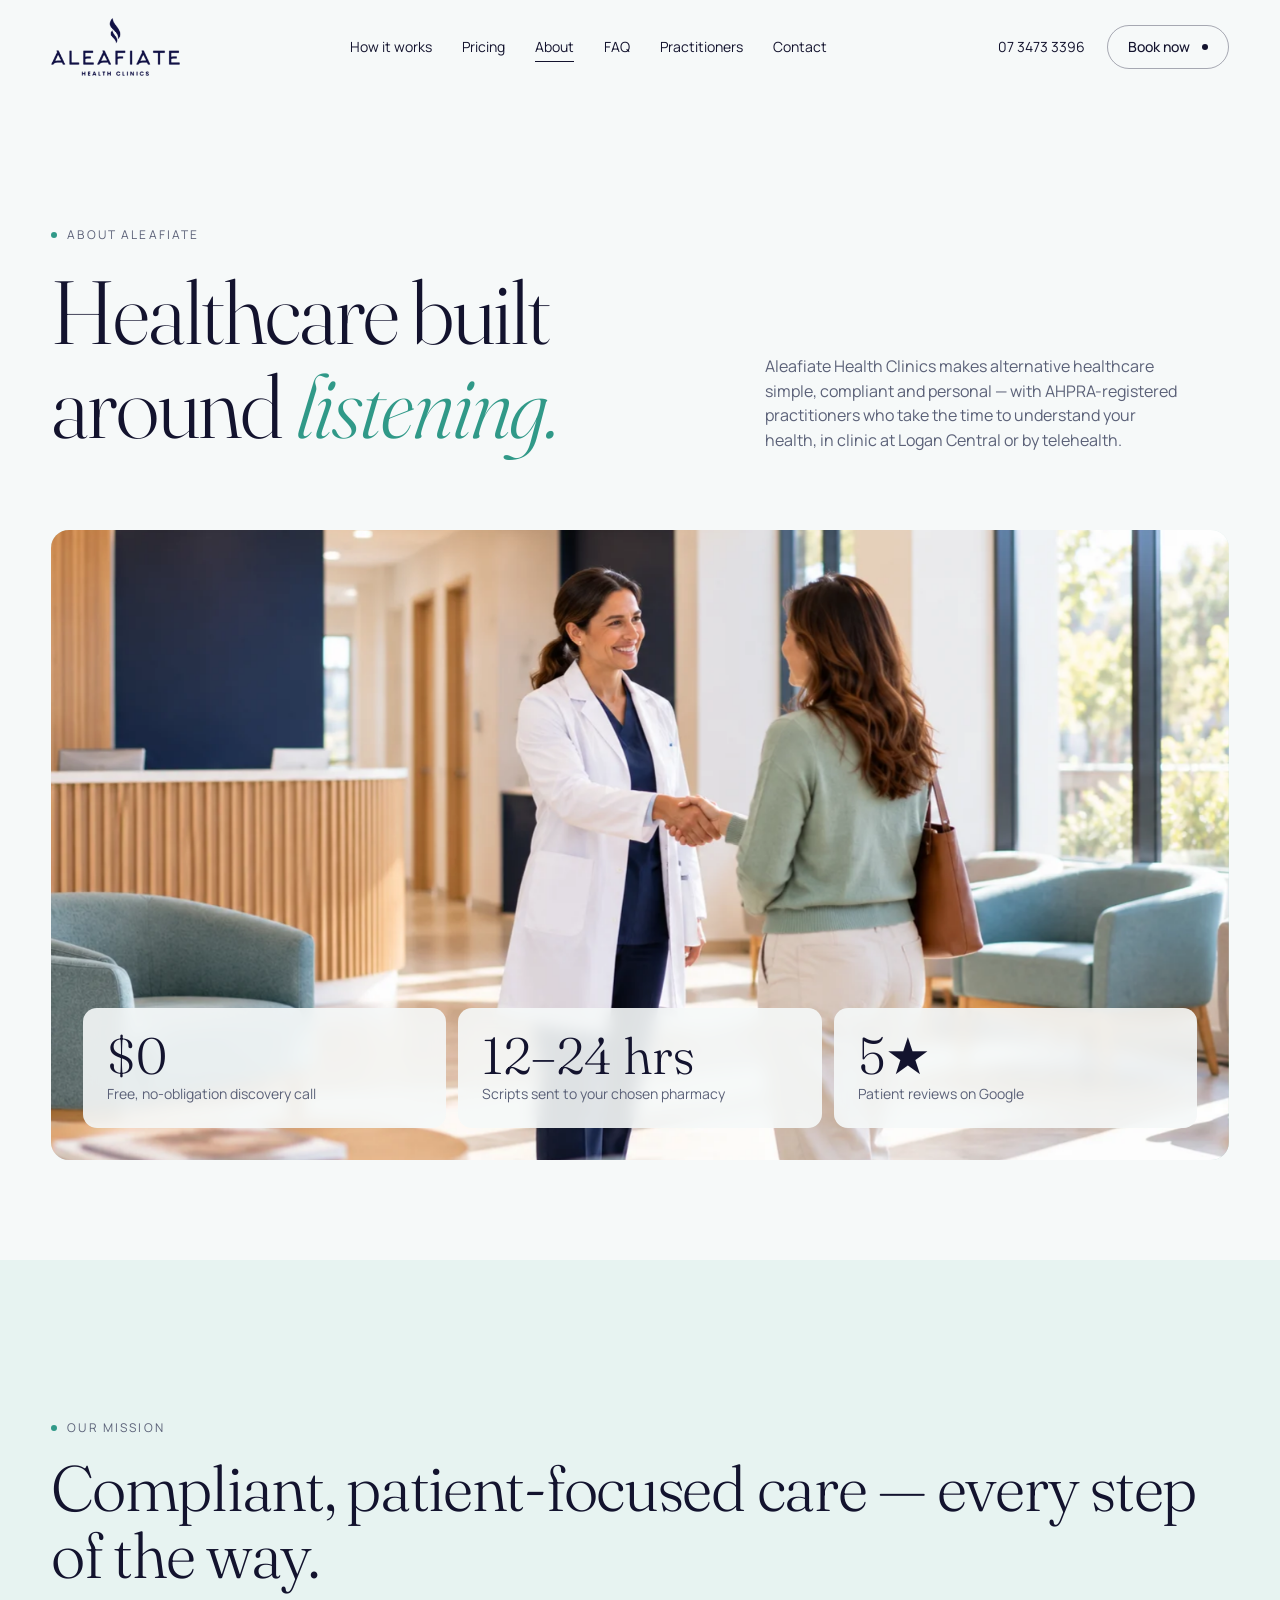
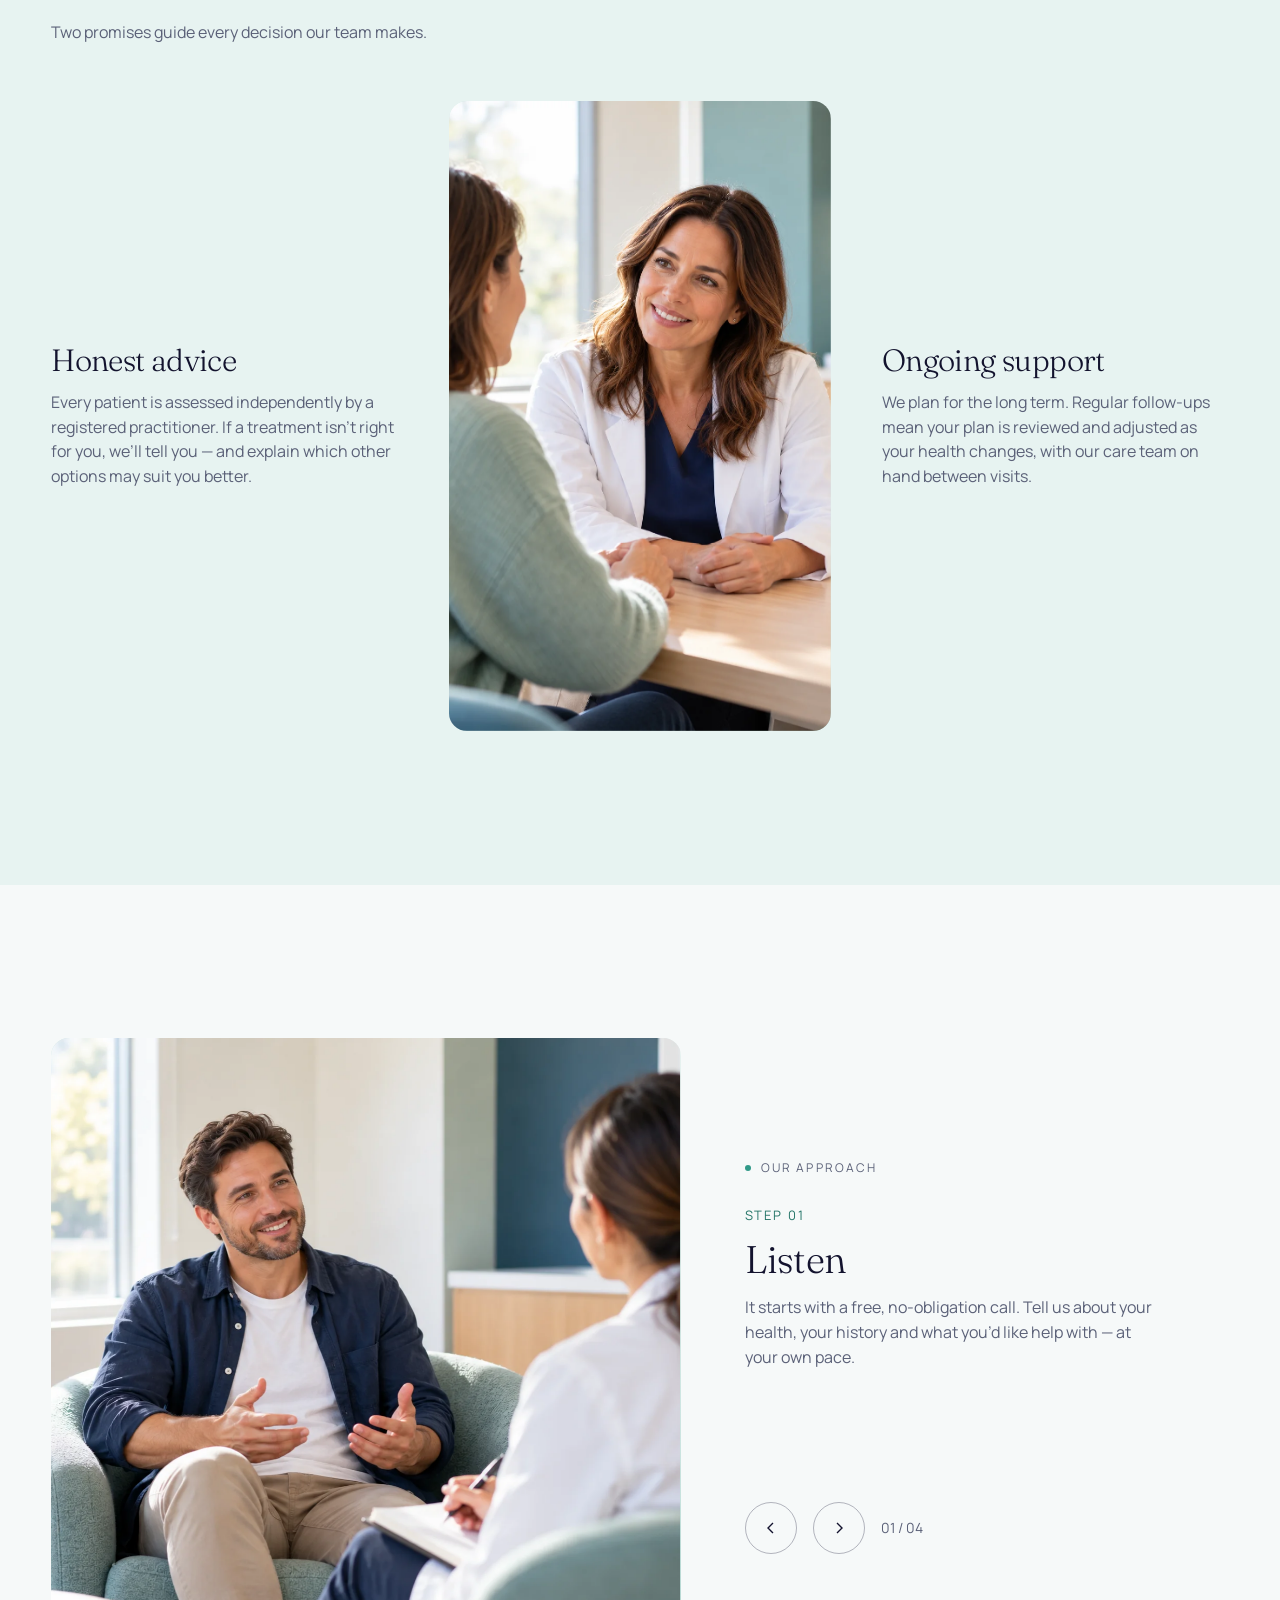
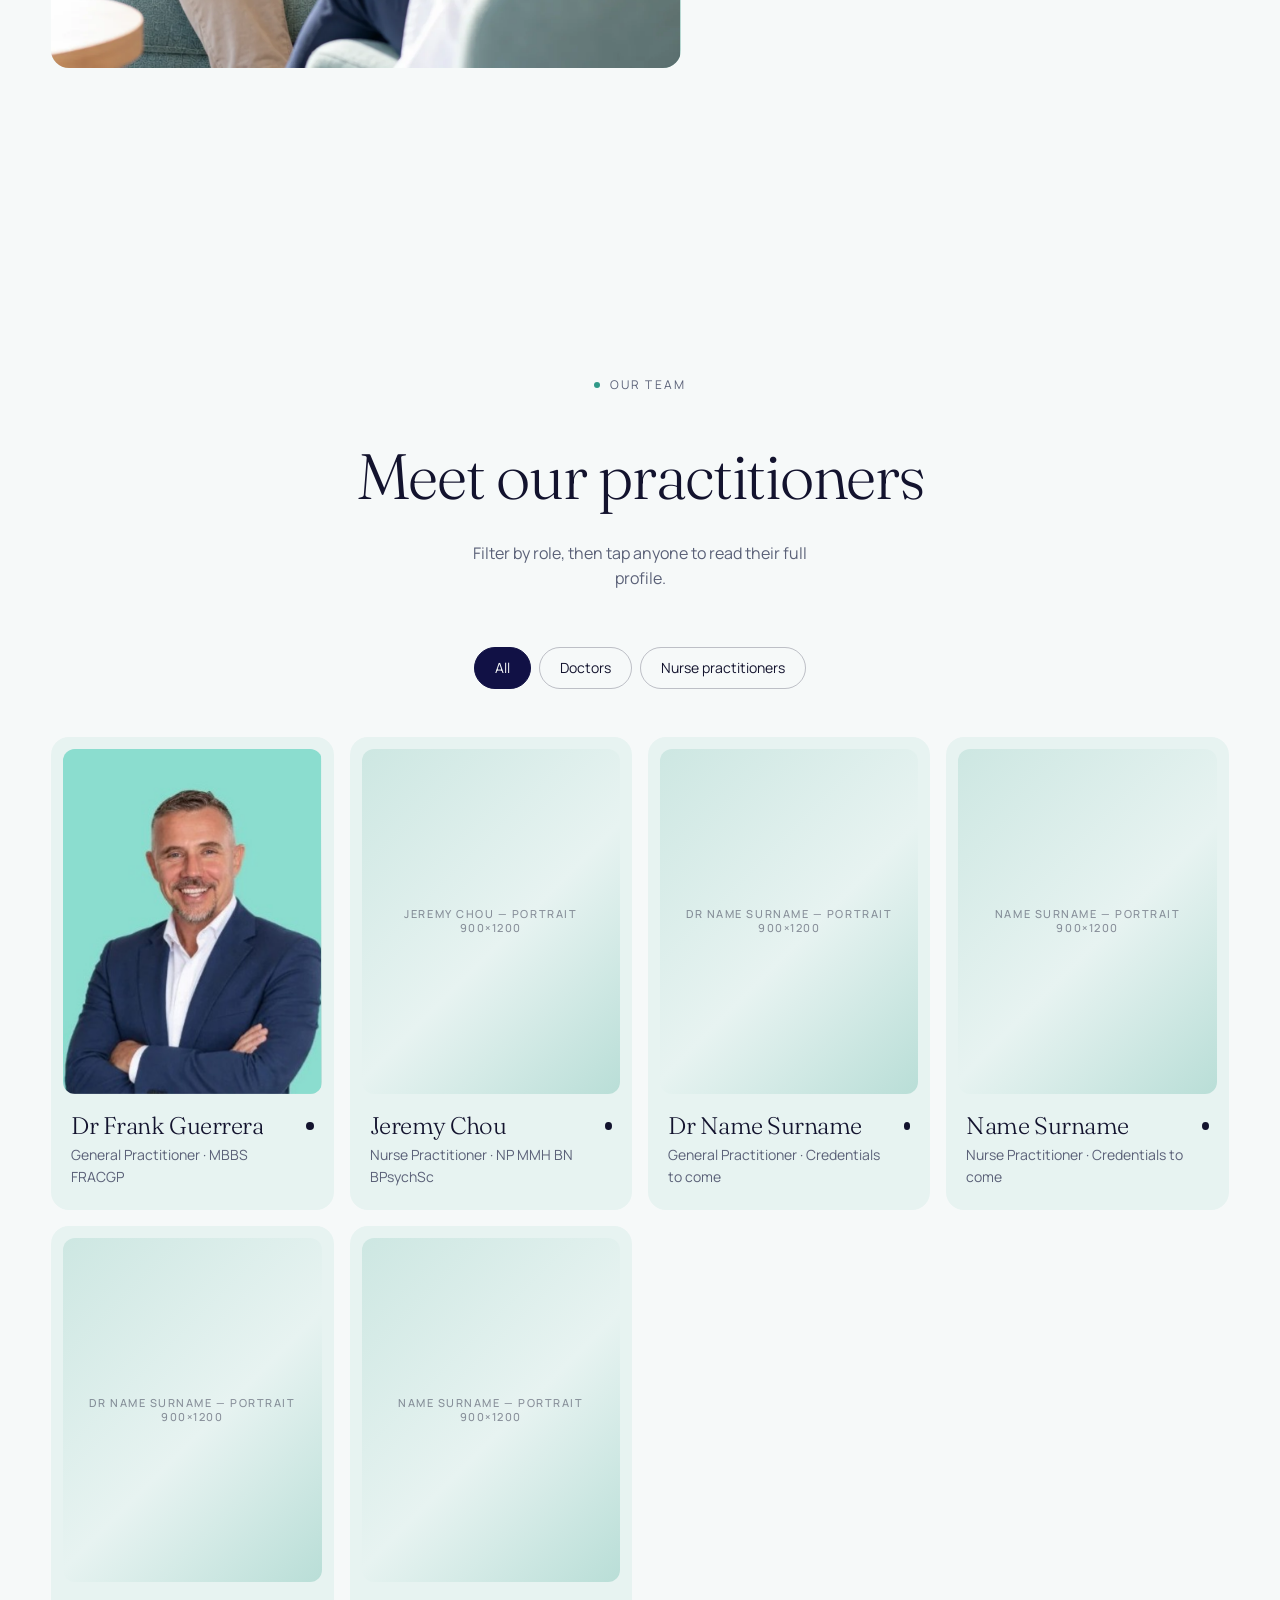
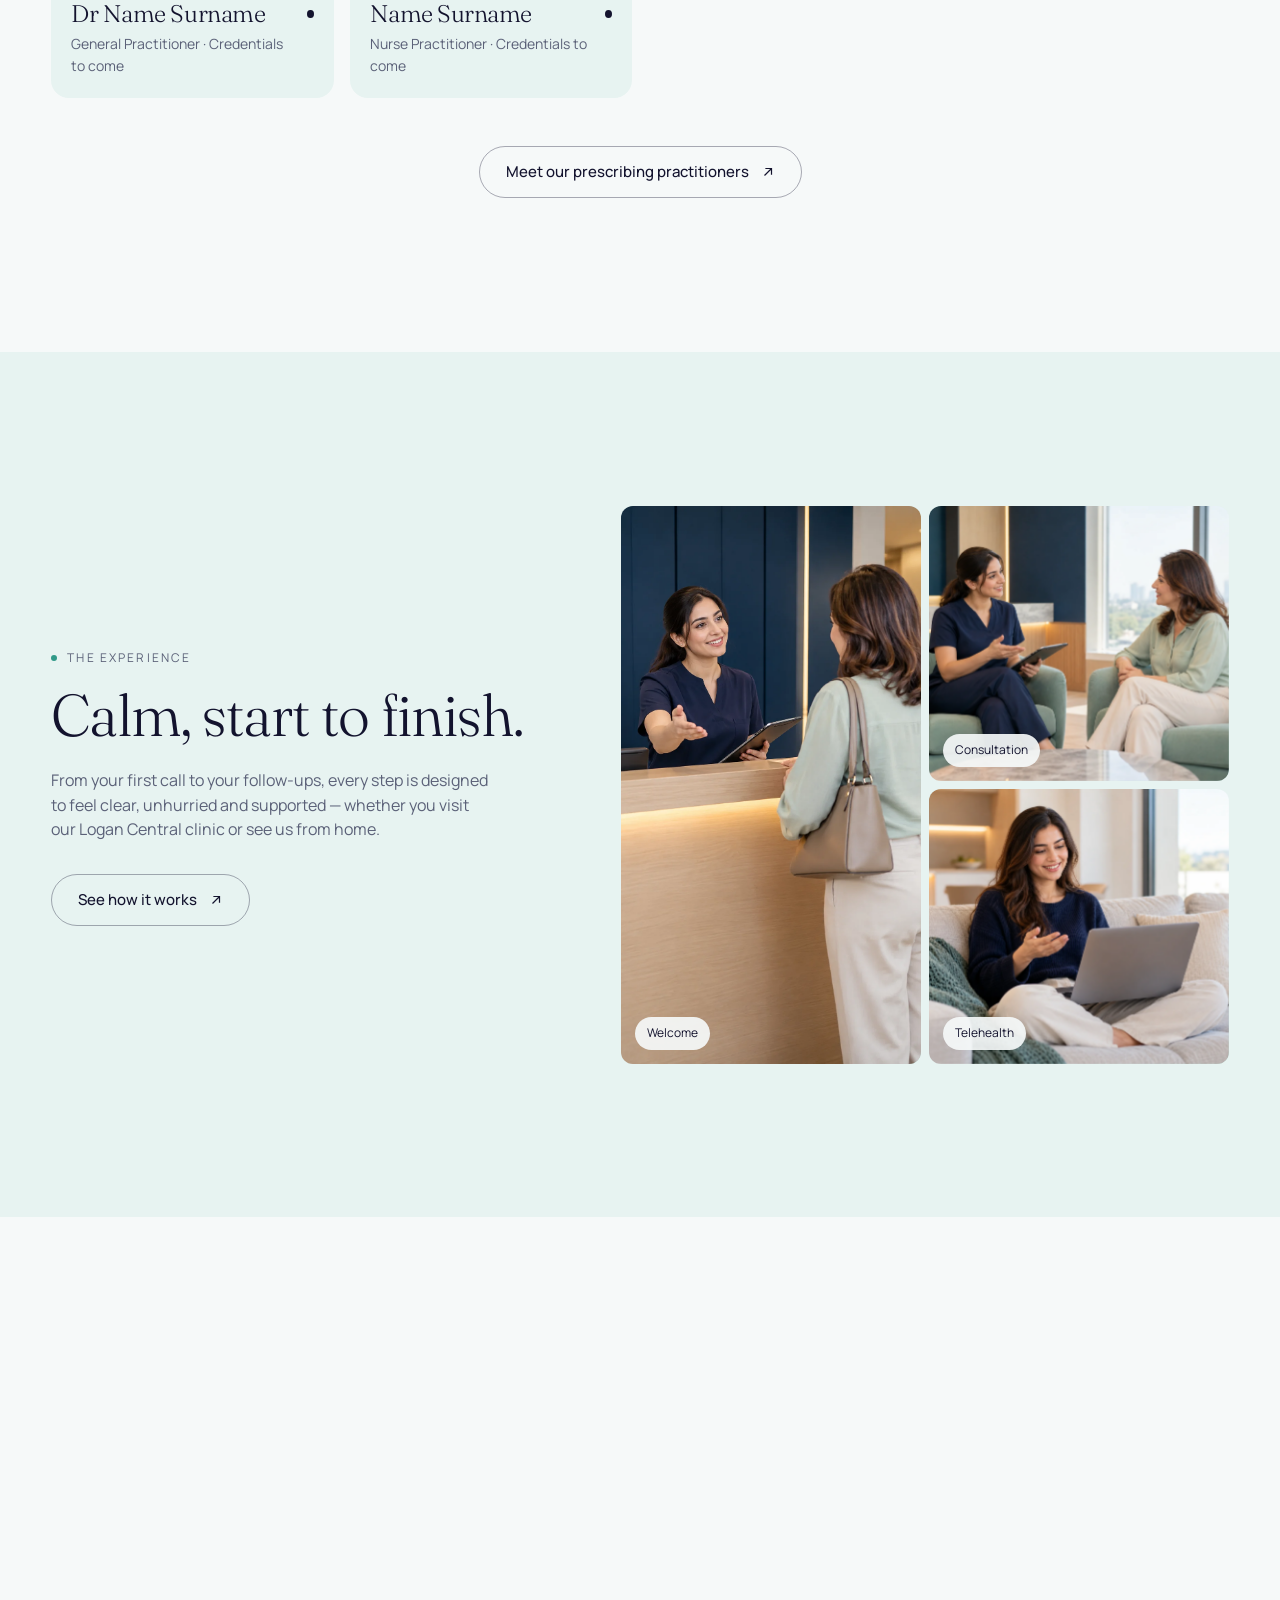
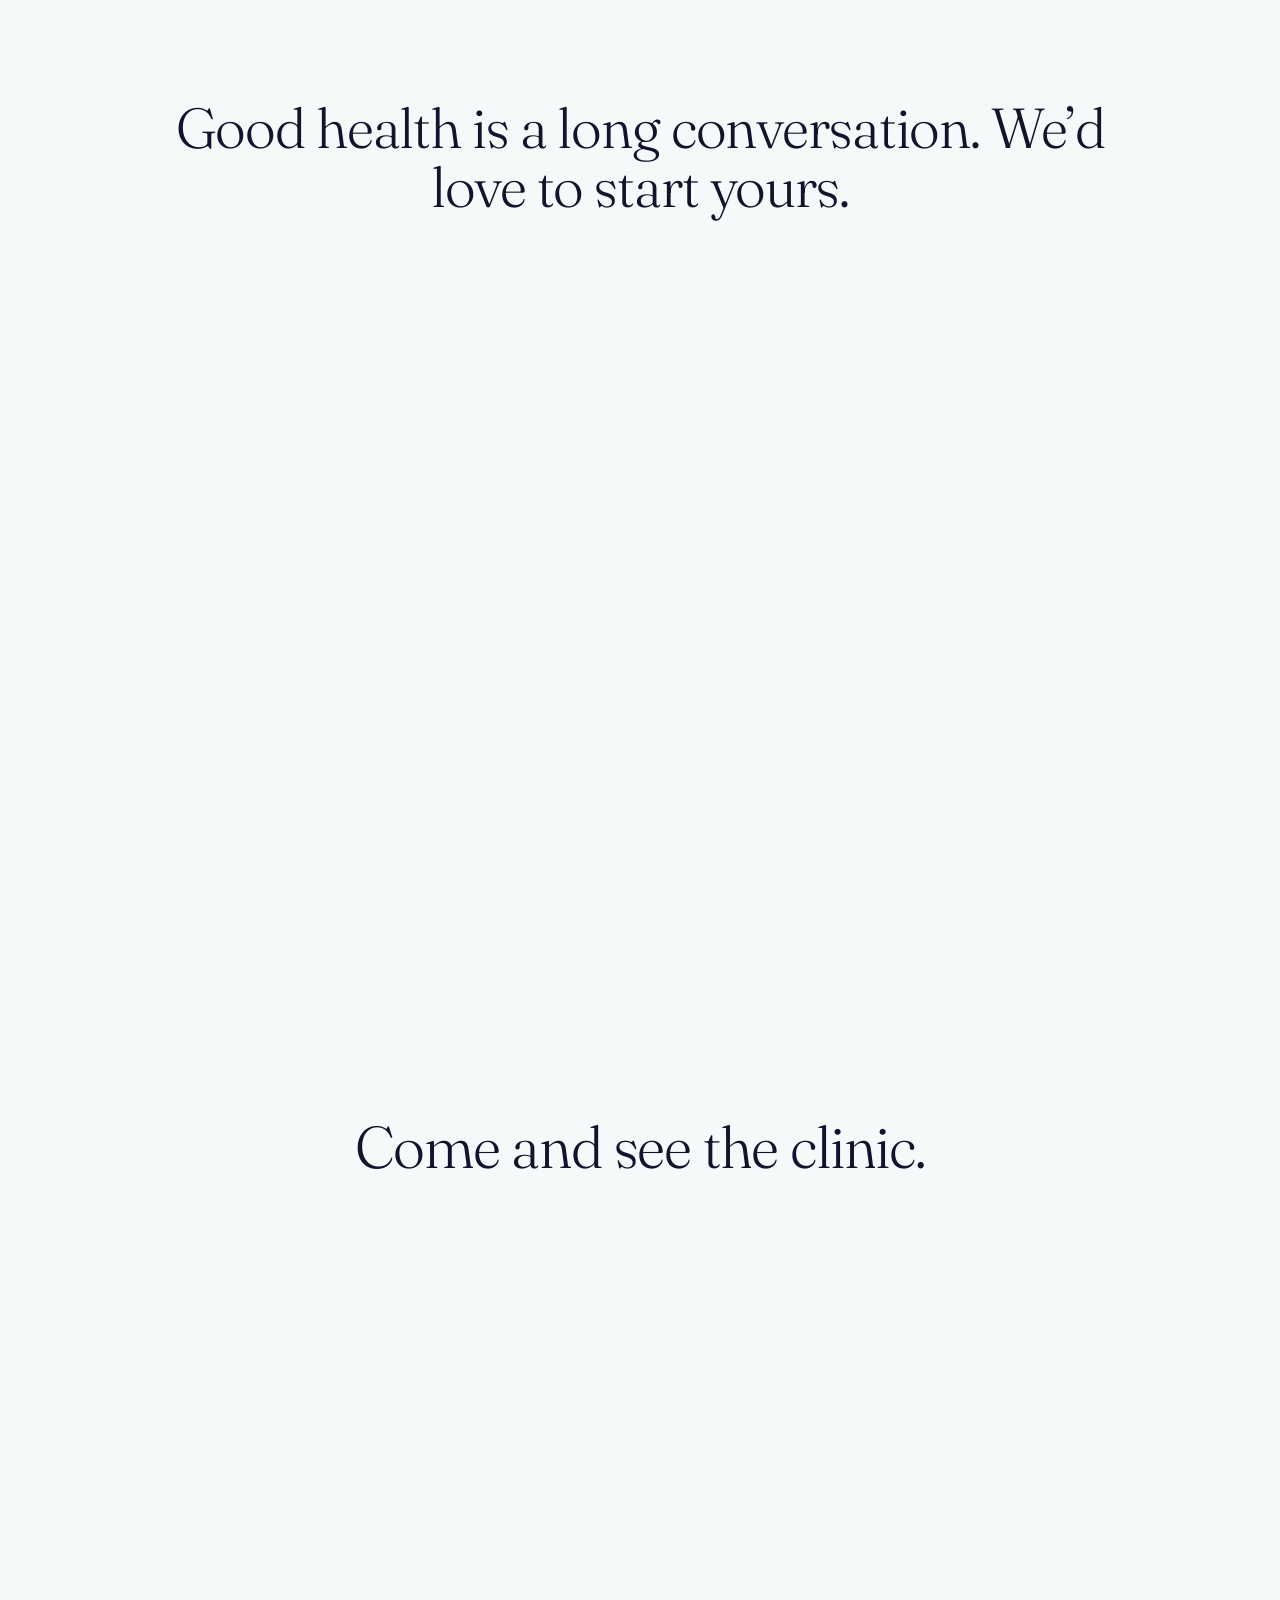
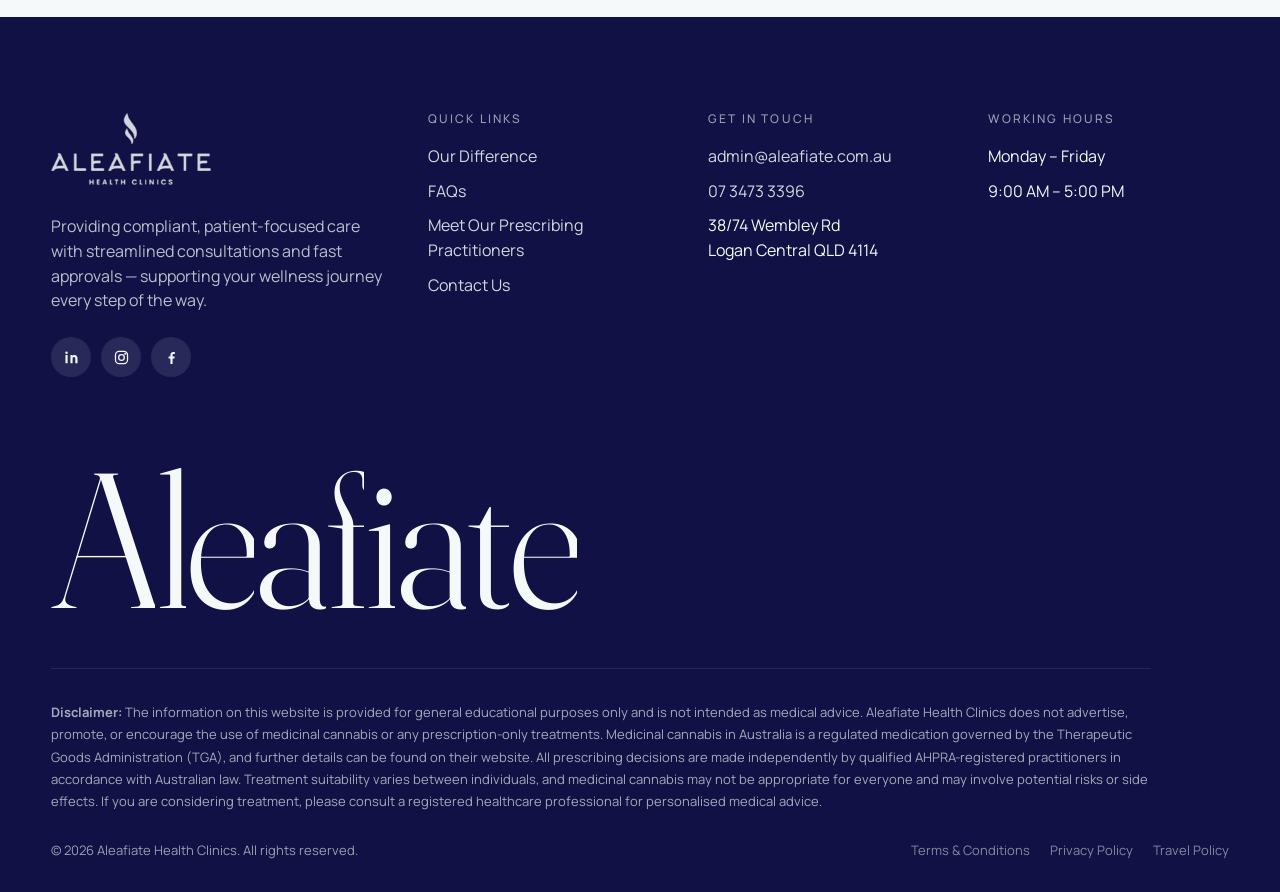
==== commit d0756d94: "Aleafiate content on every page; responsive fixes Content - About: hero, stats, mission, approach, e" ====
--- a/about.html
+++ b/about.html
@@ -4,7 +4,7 @@
 <meta charset="utf-8">
 <meta name="viewport" content="width=device-width, initial-scale=1">
 <title>About — Aleafiate Health Clinics</title>
-<meta name="description" content="The people, ideas and space behind Aleafiate skin and wellness studio.">
+<meta name="description" content="Aleafiate Health Clinics provides compliant, patient-focused care with AHPRA-registered practitioners at Logan Central Plaza and by telehealth.">
 <link rel="preconnect" href="https://fonts.googleapis.com">
 <link rel="preconnect" href="https://fonts.gstatic.com" crossorigin>
 <link href="https://fonts.googleapis.com/css2?family=Fraunces:opsz,wght@9..144,300;9..144,400&family=Manrope:wght@400;500;600&display=swap" rel="stylesheet">
@@ -30,15 +30,15 @@
 <section class="a-hero">
   <div class="container">
     <div class="a-hero__top">
-      <div><span class="eyebrow" data-up>About Aleafiate</span><h1 data-words style="margin-top:20px">A studio built around listening.</h1></div>
-      <p class="a-hero__sub" data-up>We opened Aleafiate because skin care had become loud and rushed. Our answer is simple: more time, fewer products, and honest advice.</p>
+      <div><span class="eyebrow" data-up>About Aleafiate</span><h1 data-words style="margin-top:20px">Healthcare built around <em>listening.</em></h1></div>
+      <p class="a-hero__sub" data-up>Aleafiate Health Clinics makes alternative healthcare simple, compliant and personal — with AHPRA-registered practitioners who take the time to understand your health, in clinic at Logan Central or by telehealth.</p>
     </div>
     <div class="a-hero__media">
       <div class="media" data-parallax data-label="Hero — about-hero.webp 2560×1440"><img src="images/about/about-hero.webp" alt="A welcoming, light-filled Aleafiate clinic space" loading="lazy"></div>
       <div class="a-stats">
-        <div class="a-stat"><b data-count="12" data-suffix="+">12+</b><span>Years of combined practice</span></div>
-        <div class="a-stat"><b data-count="3200" data-suffix="+">3200+</b><span>Treatments delivered</span></div>
-        <div class="a-stat"><b data-count="4.9">4.9</b><span>Average client rating</span></div>
+        <div class="a-stat"><b>$0</b><span>Free, no-obligation discovery call</span></div>
+        <div class="a-stat"><b>12–24 hrs</b><span>Scripts sent to your chosen pharmacy</span></div>
+        <div class="a-stat"><b>5★</b><span>Patient reviews on Google</span></div>
       </div>
     </div>
   </div>
@@ -48,13 +48,13 @@
 <section class="section mission">
   <div class="container">
     <div class="section__head">
-      <div><span class="eyebrow">Our mission</span><h2 data-words>Care that respects your time and your skin.</h2></div>
-      <p data-up>Two promises guide every decision we make in the studio.</p>
+      <div><span class="eyebrow">Our mission</span><h2 data-words>Compliant, patient-focused care — every step of the way.</h2></div>
+      <p data-up>Two promises guide every decision our team makes.</p>
     </div>
     <div class="mission__grid">
-      <div class="mission__text" data-left><h3>Honest advice</h3><p>If a treatment won't help, we'll tell you — and suggest what will, even if that's a simpler routine at home.</p></div>
+      <div class="mission__text" data-left><h3>Honest advice</h3><p>Every patient is assessed independently by a registered practitioner. If a treatment isn’t right for you, we’ll tell you — and explain which other options may suit you better.</p></div>
       <div class="mission__img" data-settle><div class="media" data-label="Mission — about-mission.webp 1200×1600"><img src="images/about/about-mission.webp" alt="Practitioner listening closely to a patient" loading="lazy"></div></div>
-      <div class="mission__text" data-right><h3>Long-term thinking</h3><p>We plan in seasons, not single visits, so progress is steady and your skin barrier stays healthy.</p></div>
+      <div class="mission__text" data-right><h3>Ongoing support</h3><p>We plan for the long term. Regular follow-ups mean your plan is reviewed and adjusted as your health changes, with our care team on hand between visits.</p></div>
     </div>
   </div>
 </section>
@@ -72,10 +72,10 @@
       <div data-right>
         <span class="eyebrow">Our approach</span>
         <div class="approach__panel" style="margin-top:24px">
-          <div class="approach__item"><small>STEP 01</small><h3>Listen</h3><p>A relaxed first conversation about your skin history, habits and what you'd like to change.</p></div>
-          <div class="approach__item"><small>STEP 02</small><h3>Assess</h3><p>A close skin analysis under good light, so the plan is based on what we see — not guesswork.</p></div>
-          <div class="approach__item"><small>STEP 03</small><h3>Treat</h3><p>Focused treatments at the right intensity, with clear explanations at every step.</p></div>
-          <div class="approach__item"><small>STEP 04</small><h3>Follow up</h3><p>Check-ins and small adjustments, so results keep building between visits.</p></div>
+          <div class="approach__item"><small>STEP 01</small><h3>Listen</h3><p>It starts with a free, no-obligation call. Tell us about your health, your history and what you’d like help with — at your own pace.</p></div>
+          <div class="approach__item"><small>STEP 02</small><h3>Assess</h3><p>Complete your intake form, then meet an AHPRA-registered practitioner by telehealth or in clinic for a thorough assessment.</p></div>
+          <div class="approach__item"><small>STEP 03</small><h3>Plan</h3><p>If treatment is appropriate, your practitioner creates a personalised plan. Scripts are sent to your chosen pharmacy within 12–24 hours, with any required TGA approvals.</p></div>
+          <div class="approach__item"><small>STEP 04</small><h3>Follow up</h3><p>Regular follow-up consultations let your practitioner review your progress and adjust your plan as needed.</p></div>
         </div>
         <div class="approach__nav">
           <button class="round-btn" data-dir="prev" data-approach-prev aria-label="Previous"><svg viewBox="0 0 16 16" fill="none" stroke="currentColor" stroke-width="1.4"><path d="M10 3L5 8l5 5"/></svg></button>
@@ -87,30 +87,63 @@
   </div>
 </section>
 
-<!-- ================= 4. TEAM — tabs filter ================= -->
-<section class="section center">
+<!-- ================= 4. TEAM — filter + profile drawer ================= -->
+<section class="section center" id="team">
   <div class="container">
     <div class="section__head">
-      <span class="eyebrow">The team</span><h2 data-words>Meet the practitioners</h2>
-      <div data-up style="margin-top:4px"><a href="practitioners.html" class="link-arrow">Our prescribing practitioners <svg viewBox="0 0 16 16" fill="none" stroke="currentColor" stroke-width="1.4"><path d="M4 12L12 4M5 4h7v7"/></svg></a></div>
-      <p data-up>Filter by specialty to find the right person for you.</p>
+      <span class="eyebrow">Our team</span><h2 data-words>Meet our practitioners</h2>
+      <p data-up>Filter by role, then tap anyone to read their full profile.</p>
     </div>
     <div class="tabs" data-up>
       <button class="tab is-active" data-filter="all">All</button>
-      <button class="tab" data-filter="skin">Skin</button>
-      <button class="tab" data-filter="body">Body</button>
-      <button class="tab" data-filter="clinical">Clinical</button>
+      <button class="tab" data-filter="doctor">Doctors</button>
+      <button class="tab" data-filter="nurse">Nurse practitioners</button>
     </div>
     <div class="a-team__grid" data-stagger style="text-align:left">
-      <article class="member" data-hover data-cat="skin"><div class="media" data-label="Team 1"><img src="" alt=""></div><div class="member__meta"><div><h3><span data-roll-text>Name Surname</span></h3><p>Lead Aesthetician</p></div><span class="member__dot"></span></div></article>
-      <article class="member" data-hover data-cat="skin"><div class="media" data-label="Team 2"><img src="" alt=""></div><div class="member__meta"><div><h3><span data-roll-text>Name Surname</span></h3><p>Skin Consultant</p></div><span class="member__dot"></span></div></article>
-      <article class="member" data-hover data-cat="clinical"><div class="media" data-label="Team 3"><img src="" alt=""></div><div class="member__meta"><div><h3><span data-roll-text>Name Surname</span></h3><p>Nurse Practitioner</p></div><span class="member__dot"></span></div></article>
-      <article class="member" data-hover data-cat="body"><div class="media" data-label="Team 4"><img src="" alt=""></div><div class="member__meta"><div><h3><span data-roll-text>Name Surname</span></h3><p>Massage Therapist</p></div><span class="member__dot"></span></div></article>
-      <article class="member" data-hover data-cat="clinical"><div class="media" data-label="Team 5"><img src="" alt=""></div><div class="member__meta"><div><h3><span data-roll-text>Name Surname</span></h3><p>Dermal Therapist</p></div><span class="member__dot"></span></div></article>
-      <article class="member" data-hover data-cat="body"><div class="media" data-label="Team 6"><img src="" alt=""></div><div class="member__meta"><div><h3><span data-roll-text>Name Surname</span></h3><p>Body Therapist</p></div><span class="member__dot"></span></div></article>
-      <article class="member" data-hover data-cat="skin"><div class="media" data-label="Team 7"><img src="" alt=""></div><div class="member__meta"><div><h3><span data-roll-text>Name Surname</span></h3><p>Aesthetician</p></div><span class="member__dot"></span></div></article>
-      <article class="member" data-hover data-cat="clinical"><div class="media" data-label="Team 8"><img src="" alt=""></div><div class="member__meta"><div><h3><span data-roll-text>Name Surname</span></h3><p>Medical Advisor</p></div><span class="member__dot"></span></div></article>
-    </div>
+      <article class="member" data-cat="doctor" data-profile data-hover tabindex="0" role="button" aria-haspopup="dialog" aria-label="View profile: Dr Frank Guerrera, General Practitioner" data-name="Dr Frank Guerrera" data-role="General Practitioner" data-reg="MBBS FRACGP"><div class="media" data-label="Dr Frank Guerrera — portrait 900×1200"><img src="images/practitioners/dr-frank-guerrera.jpg" alt="Portrait of Dr Frank Guerrera"></div><div class="member__meta"><div><h3><span data-roll-text>Dr Frank Guerrera</span></h3><p>General Practitioner · MBBS FRACGP</p></div><span class="member__dot"></span></div>
+        <template>
+          <p class="lead">Originally from Massachusetts, Dr Frank came to Australia to travel and learn to surf (better). Instead, he fell in love with his future wife and the art of medicine. Graduating from Bond University with a degree in Bioscience and then Medicine, he began his medical career at Gold Coast University Hospital before transitioning into General Practice.</p><p>He is excited and honored to be part of the community of health providers serving the alternative medicine space. He believes the healing process begins through open communication and empathy and is a strong supporter of a holistic approach to medicine anchored in a scientific approach.</p><p>In the clinic his interests reside in the communication process and developing short and long term health goals that are achievable and supported. He also enjoys the Mental Health aspect of general practice and is committed to the lifelong learning process.</p><p>Family and creativity are the world to him and he has a passion for painting, visual arts, soccer, surfing, food and music.</p>
+          <h4>Qualifications</h4><ul class="drawer__list"><li>Bachelor of Medicine, Bachelor of Surgery (MBBS) — Bond University</li><li>Bachelor of Bioscience — Bond University</li><li>Fellow of the Royal Australian College of General Practitioners (FRACGP)</li></ul>
+          <h4>Areas of interest</h4><ul class="tags"><li>Mental health</li><li>Health goals</li><li>Holistic care</li></ul>
+        </template>
+      </article>
+      <article class="member" data-cat="nurse" data-profile data-hover tabindex="0" role="button" aria-haspopup="dialog" aria-label="View profile: Jeremy Chou, Nurse Practitioner" data-name="Jeremy Chou" data-role="Nurse Practitioner" data-reg="NP MMH BN BPsychSc"><div class="media" data-label="Jeremy Chou — portrait 900×1200"><img src="images/practitioners/jeremy-chou.jpg" alt="Portrait of Jeremy Chou"></div><div class="member__meta"><div><h3><span data-roll-text>Jeremy Chou</span></h3><p>Nurse Practitioner · NP MMH BN BPsychSc</p></div><span class="member__dot"></span></div>
+        <template>
+          <p class="lead">Jeremy Chou is a Nurse Practitioner with over 15 years of experience across mental health and primary healthcare, including more than four years of experience in Alternative Healthcare.</p><p>Jeremy has extensive experience in patient assessment and treatment, telehealth and multidisciplinary care. He has also held senior medical and clinical leadership roles, with expertise in TGA and AHPRA requirements and the SAS-B approval process.</p><p>With postgraduate qualifications in Nurse Practitioner studies and Mental Health, Jeremy is committed to delivering accessible, personalised and patient-centred care.</p>
+          <h4>Qualifications</h4><ul class="drawer__list"><li>Nurse Practitioner (NP)</li><li>Master of Mental Health (MMH)</li><li>Bachelor of Nursing (BN)</li><li>Bachelor of Psychological Science (BPsychSc)</li></ul>
+          <h4>Areas of interest</h4><ul class="tags"><li>Mental health</li><li>Telehealth</li><li>Primary care</li></ul>
+        </template>
+      </article>
+      <article class="member" data-cat="doctor" data-profile data-hover tabindex="0" role="button" aria-haspopup="dialog" aria-label="View profile: Dr Name Surname, General Practitioner" data-name="Dr Name Surname" data-role="General Practitioner" data-reg="Credentials to come"><div class="media" data-label="Dr Name Surname — portrait 900×1200"><img src="" alt=""></div><div class="member__meta"><div><h3><span data-roll-text>Dr Name Surname</span></h3><p>General Practitioner · Credentials to come</p></div><span class="member__dot"></span></div>
+        <template>
+          <p class="lead">This practitioner’s full profile is coming soon.</p><p>Their biography, qualifications and areas of interest will appear here once they join the Aleafiate team.</p>
+          <h4>Qualifications</h4><ul class="drawer__list"><li>Qualifications to come</li></ul>
+          <h4>Areas of interest</h4><ul class="tags"><li>Joining soon</li></ul>
+        </template>
+      </article>
+      <article class="member" data-cat="nurse" data-profile data-hover tabindex="0" role="button" aria-haspopup="dialog" aria-label="View profile: Name Surname, Nurse Practitioner" data-name="Name Surname" data-role="Nurse Practitioner" data-reg="Credentials to come"><div class="media" data-label="Name Surname — portrait 900×1200"><img src="" alt=""></div><div class="member__meta"><div><h3><span data-roll-text>Name Surname</span></h3><p>Nurse Practitioner · Credentials to come</p></div><span class="member__dot"></span></div>
+        <template>
+          <p class="lead">This practitioner’s full profile is coming soon.</p><p>Their biography, qualifications and areas of interest will appear here once they join the Aleafiate team.</p>
+          <h4>Qualifications</h4><ul class="drawer__list"><li>Qualifications to come</li></ul>
+          <h4>Areas of interest</h4><ul class="tags"><li>Joining soon</li></ul>
+        </template>
+      </article>
+      <article class="member" data-cat="doctor" data-profile data-hover tabindex="0" role="button" aria-haspopup="dialog" aria-label="View profile: Dr Name Surname, General Practitioner" data-name="Dr Name Surname" data-role="General Practitioner" data-reg="Credentials to come"><div class="media" data-label="Dr Name Surname — portrait 900×1200"><img src="" alt=""></div><div class="member__meta"><div><h3><span data-roll-text>Dr Name Surname</span></h3><p>General Practitioner · Credentials to come</p></div><span class="member__dot"></span></div>
+        <template>
+          <p class="lead">This practitioner’s full profile is coming soon.</p><p>Their biography, qualifications and areas of interest will appear here once they join the Aleafiate team.</p>
+          <h4>Qualifications</h4><ul class="drawer__list"><li>Qualifications to come</li></ul>
+          <h4>Areas of interest</h4><ul class="tags"><li>Joining soon</li></ul>
+        </template>
+      </article>
+      <article class="member" data-cat="nurse" data-profile data-hover tabindex="0" role="button" aria-haspopup="dialog" aria-label="View profile: Name Surname, Nurse Practitioner" data-name="Name Surname" data-role="Nurse Practitioner" data-reg="Credentials to come"><div class="media" data-label="Name Surname — portrait 900×1200"><img src="" alt=""></div><div class="member__meta"><div><h3><span data-roll-text>Name Surname</span></h3><p>Nurse Practitioner · Credentials to come</p></div><span class="member__dot"></span></div>
+        <template>
+          <p class="lead">This practitioner’s full profile is coming soon.</p><p>Their biography, qualifications and areas of interest will appear here once they join the Aleafiate team.</p>
+          <h4>Qualifications</h4><ul class="drawer__list"><li>Qualifications to come</li></ul>
+          <h4>Areas of interest</h4><ul class="tags"><li>Joining soon</li></ul>
+        </template>
+      </article>
+    </div>
+    <div class="btn-row"><a href="practitioners.html" class="btn btn--ghost" data-roll><span class="btn__fill"></span><span class="btn__label">Meet our prescribing practitioners</span><svg class="btn__arrow" viewBox="0 0 16 16" fill="none" stroke="currentColor" stroke-width="1.4"><path d="M4 12L12 4M5 4h7v7"/></svg></a></div>
   </div>
 </section>
 
@@ -120,8 +153,8 @@
     <div>
       <span class="eyebrow">The experience</span>
       <h2 data-letters>Calm, start to finish.</h2>
-      <p data-up>From the moment you arrive to the follow-up message a week later, every step is designed to feel unhurried and clear.</p>
-      <div data-up><a href="index.html#treatments" class="btn btn--ghost" data-roll><span class="btn__fill"></span><span class="btn__label">Explore treatments</span><svg class="btn__arrow" viewBox="0 0 16 16" fill="none" stroke="currentColor" stroke-width="1.4"><path d="M4 12L12 4M5 4h7v7"/></svg></a></div>
+      <p data-up>From your first call to your follow-ups, every step is designed to feel clear, unhurried and supported — whether you visit our Logan Central clinic or see us from home.</p>
+      <div data-up><a href="index.html#how-it-works" class="btn btn--ghost" data-roll><span class="btn__fill"></span><span class="btn__label">See how it works</span><svg class="btn__arrow" viewBox="0 0 16 16" fill="none" stroke="currentColor" stroke-width="1.4"><path d="M4 12L12 4M5 4h7v7"/></svg></a></div>
     </div>
     <div class="exp__imgs" data-stagger-x>
       <div class="exp__img"><div class="media" data-label="Experience 1 — experience-welcome.webp 900×1500"><img src="images/about/experience-welcome.webp" alt="Patient being welcomed at reception" loading="lazy"></div><span class="o-tag">Welcome</span></div>
@@ -132,22 +165,40 @@
 </section>
 
 <!-- ================= 6. STATEMENT — word scrub ================= -->
-<section class="statement"><h2 data-scrub-words>Good skin is a long conversation. We'd love to start yours.</h2></section>
+<section class="statement"><h2 data-scrub-words>Good health is a long conversation. We’d love to start yours.</h2></section>
 
 <!-- ================= 7. CTA ================= -->
 <section class="cta" id="contact">
-  <h2 class="cta__headline"><span data-letters>Come and see the space.</span></h2>
+  <h2 class="cta__headline"><span data-letters>Come and see the clinic.</span></h2>
   <div class="cta__image"><div class="media" data-label="CTA — cta-background.webp 2560×1440"><img src="images/about/cta-background.webp" alt="Bright clinic entrance" loading="lazy" data-cta-img></div></div>
   <div class="cta__card-wrap">
     <div class="cta__card">
       <div class="media" data-label="CTA card — cta-card.webp 800×900"><img src="images/about/cta-card.webp" alt="Receptionist welcoming a patient" loading="lazy"></div>
       <div class="cta__card-body">
-        <div><h3>Book a consultation</h3><p>Forty-five minutes, no pressure, and a written plan to take home.</p></div>
-        <div><a href="contact.html" class="btn" data-roll><span class="btn__fill"></span><span class="btn__label">Book now</span><span class="btn__dot"></span></a></div>
-      </div>
-    </div>
-  </div>
-</section>
+        <div><h3>Book a free call</h3><p>A no-obligation chat with our team to see whether Aleafiate is right for you. Visit us at Logan Central Plaza or see us by telehealth.</p></div>
+        <div style="display:flex;gap:10px;flex-wrap:wrap"><a href="tel:+61734733396" class="btn" data-roll><span class="btn__fill"></span><span class="btn__label">Book a free call</span><span class="btn__dot"></span></a><a href="contact.html" class="btn btn--ghost" data-roll><span class="btn__fill"></span><span class="btn__label">Contact us</span><svg class="btn__arrow" viewBox="0 0 16 16" fill="none" stroke="currentColor" stroke-width="1.4"><path d="M4 12L12 4M5 4h7v7"/></svg></a></div>
+      </div>
+    </div>
+  </div>
+</section>
+<!-- ================= PROFILE DRAWER (filled from the card's <template>) ================= -->
+<div class="drawer" data-drawer aria-hidden="true">
+  <div class="drawer__backdrop" data-drawer-close></div>
+  <aside class="drawer__panel" role="dialog" aria-modal="true" aria-labelledby="drawer-name" data-lenis-prevent>
+    <button class="round-btn drawer__close" data-drawer-close aria-label="Close profile"><svg viewBox="0 0 16 16" fill="none" stroke="currentColor" stroke-width="1.4"><path d="M3 3l10 10M13 3L3 13"/></svg></button>
+    <div class="drawer__media"><div class="media"><img src="" alt=""></div></div>
+    <div class="drawer__body">
+      <span class="eyebrow" data-drawer-role></span>
+      <h2 id="drawer-name" data-drawer-name></h2>
+      <p class="drawer__reg" data-drawer-reg></p>
+      <div data-drawer-content></div>
+      <div class="drawer__actions">
+        <a href="contact.html" class="btn" data-roll data-drawer-book><span class="btn__fill"></span><span class="btn__label">Book an appointment</span><span class="btn__dot"></span></a>
+        <button class="btn btn--ghost" data-roll data-drawer-close><span class="btn__fill"></span><span class="btn__label">Back to the team</span></button>
+      </div>
+    </div>
+  </aside>
+</div>
 </main>
 
 <footer class="footer">
--- a/css/style.css
+++ b/css/style.css
@@ -60,7 +60,7 @@
 /* ---------- image placeholders ----------
    Put your file in  <img src="images/xxx.jpg">  — the label hides itself. */
 .media{position:relative;overflow:hidden;background:linear-gradient(135deg,var(--stone),var(--sand) 55%,#B9DED7)}
-.media::after{content:attr(data-label);position:absolute;inset:0;display:grid;place-items:center;text-align:center;padding:14px 18px;font:500 11px/1.3 var(--sans);letter-spacing:.14em;text-transform:uppercase;color:rgba(19,19,46,.45);pointer-events:none}
+.media::after{content:attr(data-label);overflow-wrap:anywhere;position:absolute;inset:0;display:grid;place-items:center;text-align:center;padding:14px 18px;font:500 11px/1.3 var(--sans);letter-spacing:.14em;text-transform:uppercase;color:rgba(19,19,46,.45);pointer-events:none}
 .media.has-img::after{display:none}
 .media img{width:100%;height:100%;object-fit:cover;will-change:transform}
 .media img[src=""]{opacity:0}
@@ -129,9 +129,9 @@
 .hero__foot{position:absolute;left:var(--gutter);bottom:40px;max-width:300px;font-size:14px;color:var(--muted)}
 .hero__media{position:absolute;top:0;right:0;bottom:0;width:50%;z-index:3}
 .hero__media .media{position:absolute;inset:0}
-.hero__shade{position:absolute;inset:0;background:rgba(13,13,48,.45);opacity:0;z-index:1}
-.hero__statement{position:absolute;inset:0;display:flex;align-items:center;justify-content:center;text-align:center;padding:0 var(--gutter);z-index:2;color:var(--bone);font-size:clamp(34px,4.6vw,72px);pointer-events:none}
-.hero__scroll{position:absolute;right:28px;bottom:32px;z-index:4;color:var(--bone);font-size:12px;letter-spacing:.18em;text-transform:uppercase;display:flex;align-items:center;gap:10px}
+.hero__shade{position:absolute;inset:0;background:linear-gradient(90deg,rgba(13,13,48,.6),rgba(13,13,48,.15) 55%,transparent);opacity:0;z-index:1}
+.hero__statement{position:absolute;left:var(--gutter);bottom:clamp(48px,9vh,96px);max-width:min(560px,44%);z-index:2;color:var(--bone);font-size:clamp(30px,3.4vw,56px);pointer-events:none}
+.hero__scroll{position:absolute;left:28px;bottom:32px;z-index:4;color:var(--bone);font-size:12px;letter-spacing:.18em;text-transform:uppercase;display:flex;align-items:center;gap:10px}
 .hero__scroll i{display:block;width:1px;height:40px;background:rgba(246,249,249,.4);position:relative;overflow:hidden}
 .hero__scroll i::after{content:"";position:absolute;inset:0;background:var(--bone);animation:scrollLine 1.8s var(--ease) infinite}
 @keyframes scrollLine{0%{transform:translateY(-100%)}60%,100%{transform:translateY(100%)}}
@@ -323,7 +323,8 @@
 .tab{height:42px;padding:0 20px;border-radius:999px;border:1px solid rgba(19,19,46,.25);background:transparent;cursor:pointer;font-size:14px;transition:background .4s,color .4s,border-color .4s}
 .tab:hover{border-color:var(--moss)}
 .tab.is-active{background:var(--moss);color:var(--bone);border-color:var(--moss)}
-.a-team__grid{display:grid;grid-template-columns:repeat(4,1fr);gap:16px}
+.a-team__grid{display:grid;grid-template-columns:repeat(4,minmax(0,1fr));gap:16px}
+.member p{overflow-wrap:anywhere}
 .a-team__grid .member{width:auto}
 .a-team__grid .member.is-hidden{display:none}
 
@@ -436,6 +437,8 @@
 .field__err{position:absolute;left:0;top:100%;font-size:12px;color:#a2482f;margin-top:6px;opacity:0;transition:opacity .3s}
 .field.is-error input,.field.is-error textarea{border-bottom-color:#a2482f}
 .field.is-error .field__err{opacity:1}
+.field__hint{font-size:13px;color:var(--muted);margin:-18px 0 26px}
+.check a{color:var(--ink);border-bottom:1px solid currentColor}
 .form-label{display:block;font-size:12px;letter-spacing:.16em;text-transform:uppercase;color:var(--muted);margin-bottom:14px}
 .chips{display:flex;flex-wrap:wrap;gap:8px;margin:0 0 30px;padding:0;list-style:none}
 .chip{position:relative}
@@ -602,10 +605,53 @@
 .quote__src svg{width:12px;height:12px}
 .rating .btn{--bg:var(--bone);--fg:var(--ink);--line:var(--bone);margin-top:18px;height:46px;font-size:14px}
 
+
+/* home hero: enquiry card on the image; grows as the image expands (see main.js) */
+.hero__form{position:absolute;inset:0 clamp(16px,2.4vw,40px) 0 auto;margin:auto 0;height:fit-content;width:340px;z-index:4;padding:26px;border-radius:var(--radius);box-shadow:0 30px 70px -30px rgba(13,13,48,.5);transform-origin:right center}
+.hero__form h3{font-size:clamp(24px,2vw,30px);margin:8px 0 6px}
+.hero__form>p{font-size:13px;color:var(--muted);margin:0 0 2px}
+.hero__form .field{margin-bottom:16px}
+.hero__form .field input,.hero__form .field select,.hero__form .dd__btn{padding:20px 0 7px;font-size:15px}
+.hero__form .form-row{gap:0 14px}
+.hero__form .dd__btn{font-size:14px}
+.hero__form .field label{top:20px;font-size:14px}
+.hero__form .check{font-size:12px;margin:4px 0 16px;gap:10px}
+.hero__form .btn{width:100%;justify-content:center}
+.hero__form .form-success{padding:36px 24px;justify-content:center}
+.hero__form .form-success>svg{width:64px;height:64px;margin-bottom:16px}
+.hero__form .form-success h3{font-size:30px}
+.hero__form .form-success p{font-size:14px;margin-bottom:20px}
+
+
+/* custom dropdowns — built from every .field <select> in main.js (the native select stays in sync for submitting) */
+.dd__native{position:absolute!important;width:1px!important;height:1px!important;opacity:0;pointer-events:none}
+.dd__btn{display:flex;align-items:center;justify-content:space-between;gap:12px;width:100%;padding:26px 0 10px;border:0;border-bottom:1px solid rgba(19,19,46,.22);background:none;font:inherit;font-size:16px;color:var(--ink);text-align:left;cursor:pointer}
+.dd__btn span{min-width:0;overflow:hidden;text-overflow:ellipsis;white-space:nowrap}
+.dd__btn svg{flex:none;width:12px;height:12px;transition:transform .5s var(--ease)}
+.dd.is-open .dd__btn svg{transform:rotate(180deg)}
+.dd__btn:focus-visible{outline:2px solid var(--clay);outline-offset:4px;border-radius:4px}
+.dd.is-open .field__bar{transform:scaleX(1)}
+.dd__list{position:absolute;left:-6px;right:-6px;top:calc(100% + 6px);z-index:30;margin:0;padding:6px;list-style:none;background:var(--white);border:1px solid rgba(19,19,46,.08);border-radius:14px;box-shadow:0 28px 56px -24px rgba(13,13,48,.4);max-height:264px;overflow:auto;overscroll-behavior:contain;opacity:0;visibility:hidden;transform:translateY(-8px) scale(.98);transform-origin:top center;transition:opacity .2s,transform .45s var(--ease),visibility 0s .45s}
+.dd--up .dd__list{top:auto;bottom:calc(100% + 6px);transform:translateY(8px) scale(.98);transform-origin:bottom center}
+.dd.is-open .dd__list{opacity:1;visibility:visible;transform:none;transition:opacity .2s,transform .45s var(--ease)}
+.dd__list li{display:flex;align-items:center;justify-content:space-between;gap:10px;padding:11px 14px;border-radius:10px;font-size:15px;line-height:1.3;color:var(--ink);cursor:pointer;outline:none;opacity:0;transform:translateY(-4px);transition:background .25s,color .25s,opacity .3s,transform .4s var(--ease)}
+.dd.is-open .dd__list li{opacity:1;transform:none;transition-delay:calc(var(--i) * 30ms)}
+.dd__list li:hover,.dd__list li:focus{background:var(--sand)}
+.dd__list li[aria-selected="true"]{color:var(--teal-deep);font-weight:600}
+.dd__list li svg{flex:none;width:14px;height:14px;opacity:0;transition:opacity .25s}
+.dd__list li[aria-selected="true"] svg{opacity:1}
+.form-card{overflow:visible}
+.form-success{border-radius:inherit}
+
 /* =========================================================
    RESPONSIVE
    ========================================================= */
+@media (max-width:1100px){
+  .nav__links,.nav__phone,.nav__right .btn{display:none}
+  .nav__burger{display:block}
+}
 @media (max-width:1240px){
+  .a-team__grid{grid-template-columns:repeat(3,minmax(0,1fr))}
   .nav__phone{display:none}
   .nav__links{gap:22px}
 }
@@ -615,7 +661,10 @@
   .hero{height:auto;min-height:0;padding-top:110px}
   .hero__content{position:relative;inset:auto;padding:24px var(--gutter) 40px}
   .hero__foot{position:static;margin-top:28px}
-  .hero__media{position:relative;width:100%;height:80vh}
+  .hero__media{position:relative;width:100%;height:auto}
+  .hero__media .media{position:relative;inset:auto;height:72vh}
+  .hero__scroll{display:none}
+  .hero__form{position:relative;inset:auto;margin:-96px 16px 32px;width:auto}
   .hero__statement,.hero__shade{display:none}
   .values{grid-template-columns:1fr}
   .values__sticky{position:relative;height:auto;padding:90px var(--gutter);order:-1}
@@ -628,6 +677,9 @@
   .outcomes__grid{grid-template-columns:1fr 1fr;grid-auto-rows:220px}
   .o-item:nth-child(n){grid-column:auto;grid-row:auto}
   .o-item:nth-child(1){grid-column:1/3}
+  .outcomes__grid{grid-auto-rows:auto}
+  .o-item{min-height:220px}
+  .o-item--text .o-item__big{font-size:clamp(34px,9vw,48px)}
   .space__pin{height:auto;overflow-x:auto;padding-bottom:90px}
   .space__item{width:80vw;height:60vh}
   .space__bar{display:none}
@@ -638,7 +690,7 @@
   .cta__headline{margin-bottom:40px}
   .footer__top{grid-template-columns:1fr 1fr}
   .a-hero__top,.mission__grid,.approach__grid,.exp__grid{grid-template-columns:1fr}
-  .a-team__grid{grid-template-columns:repeat(2,1fr)}
+  .a-team__grid{grid-template-columns:repeat(2,minmax(0,1fr))}
   .journey__track{grid-template-columns:1fr;padding:0 0 0 52px;gap:56px}
   .journey__line{left:12px;right:auto;top:0;bottom:0;width:1px;height:auto}
   .journey__line i{transform:scaleY(var(--p));transform-origin:top}
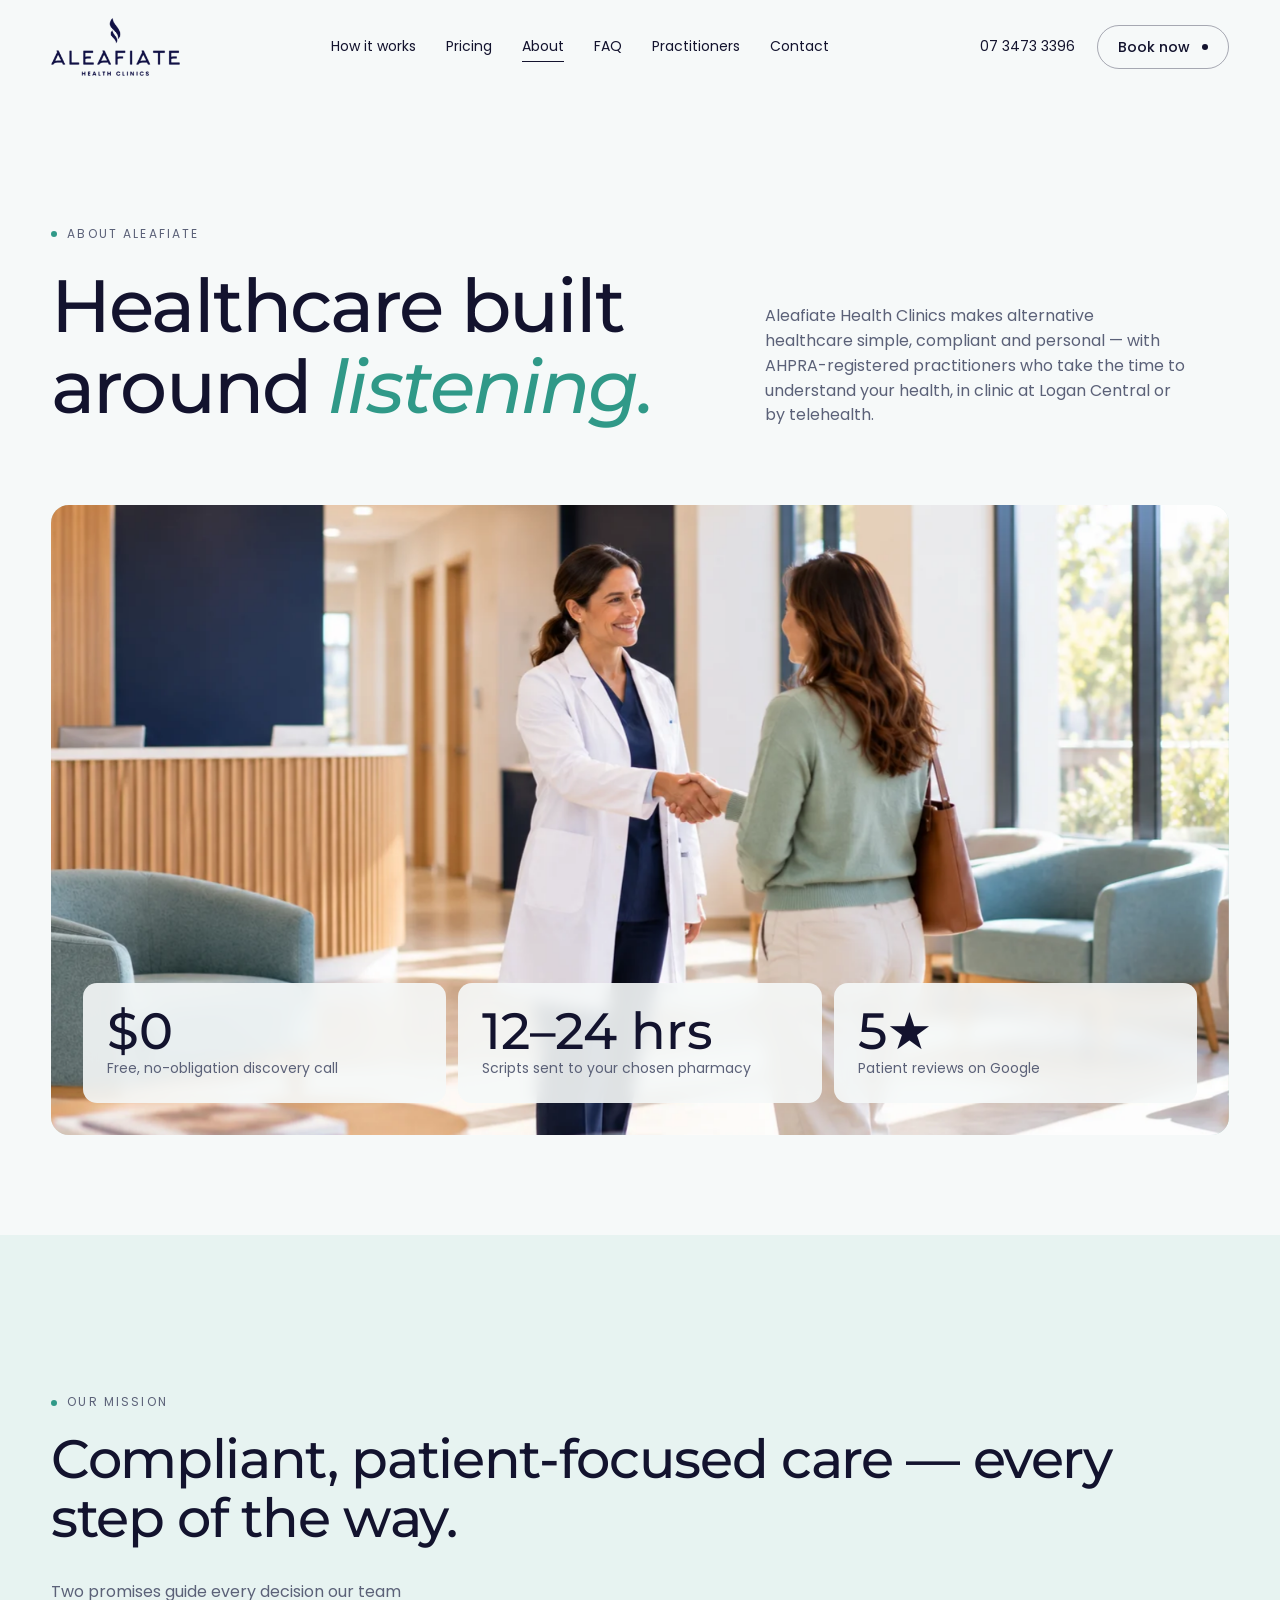
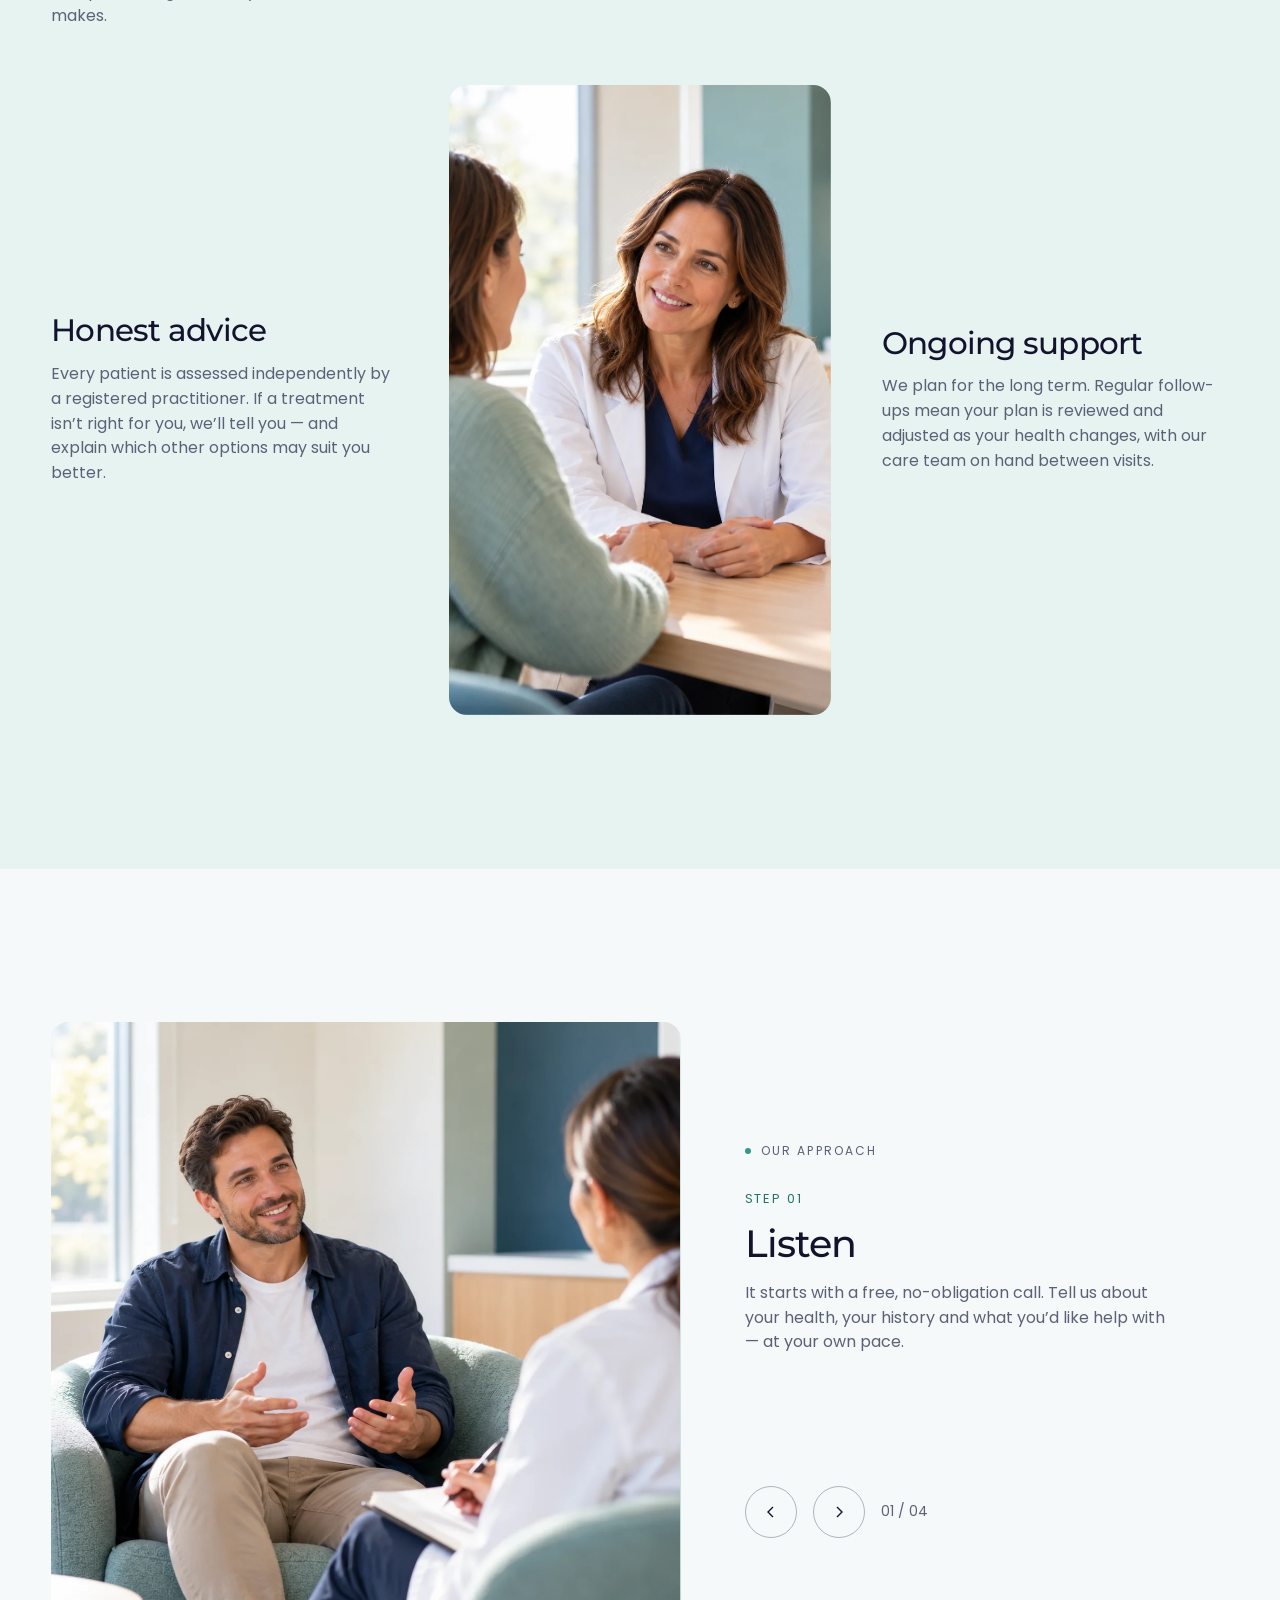
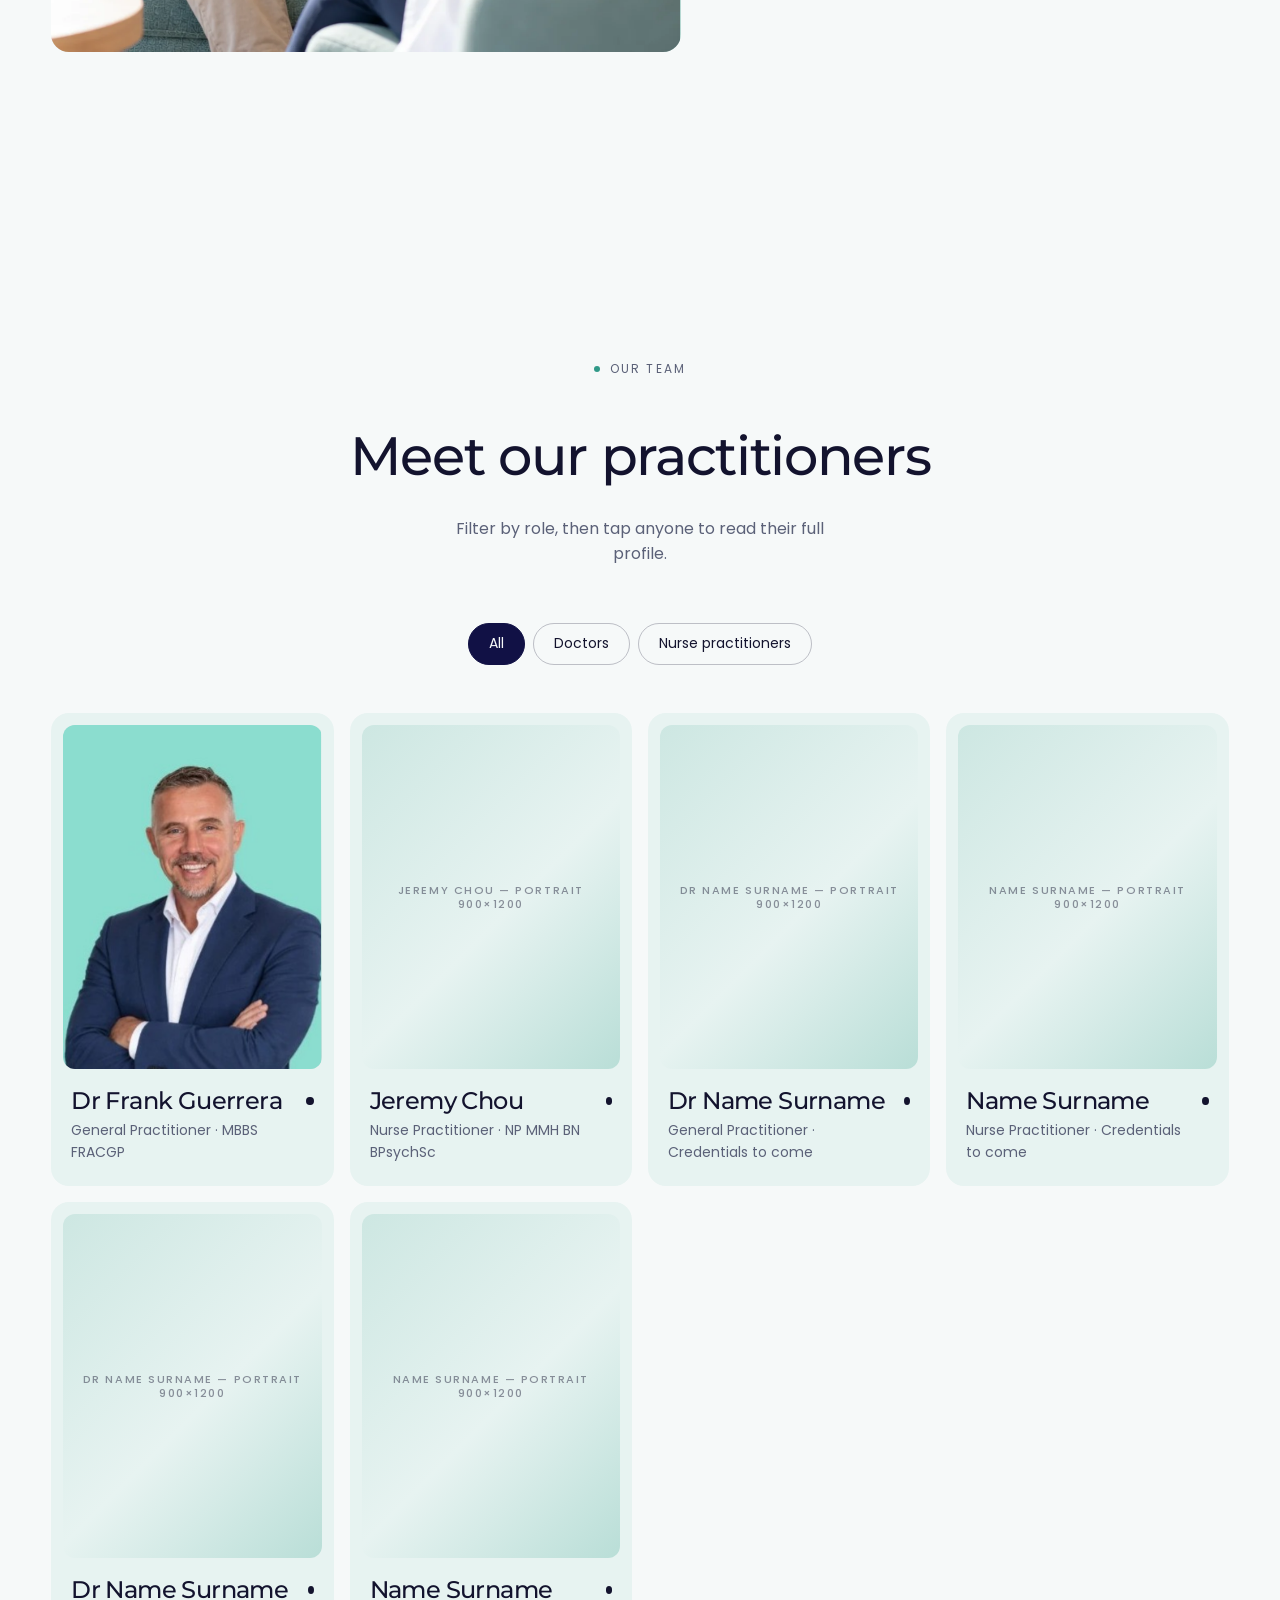
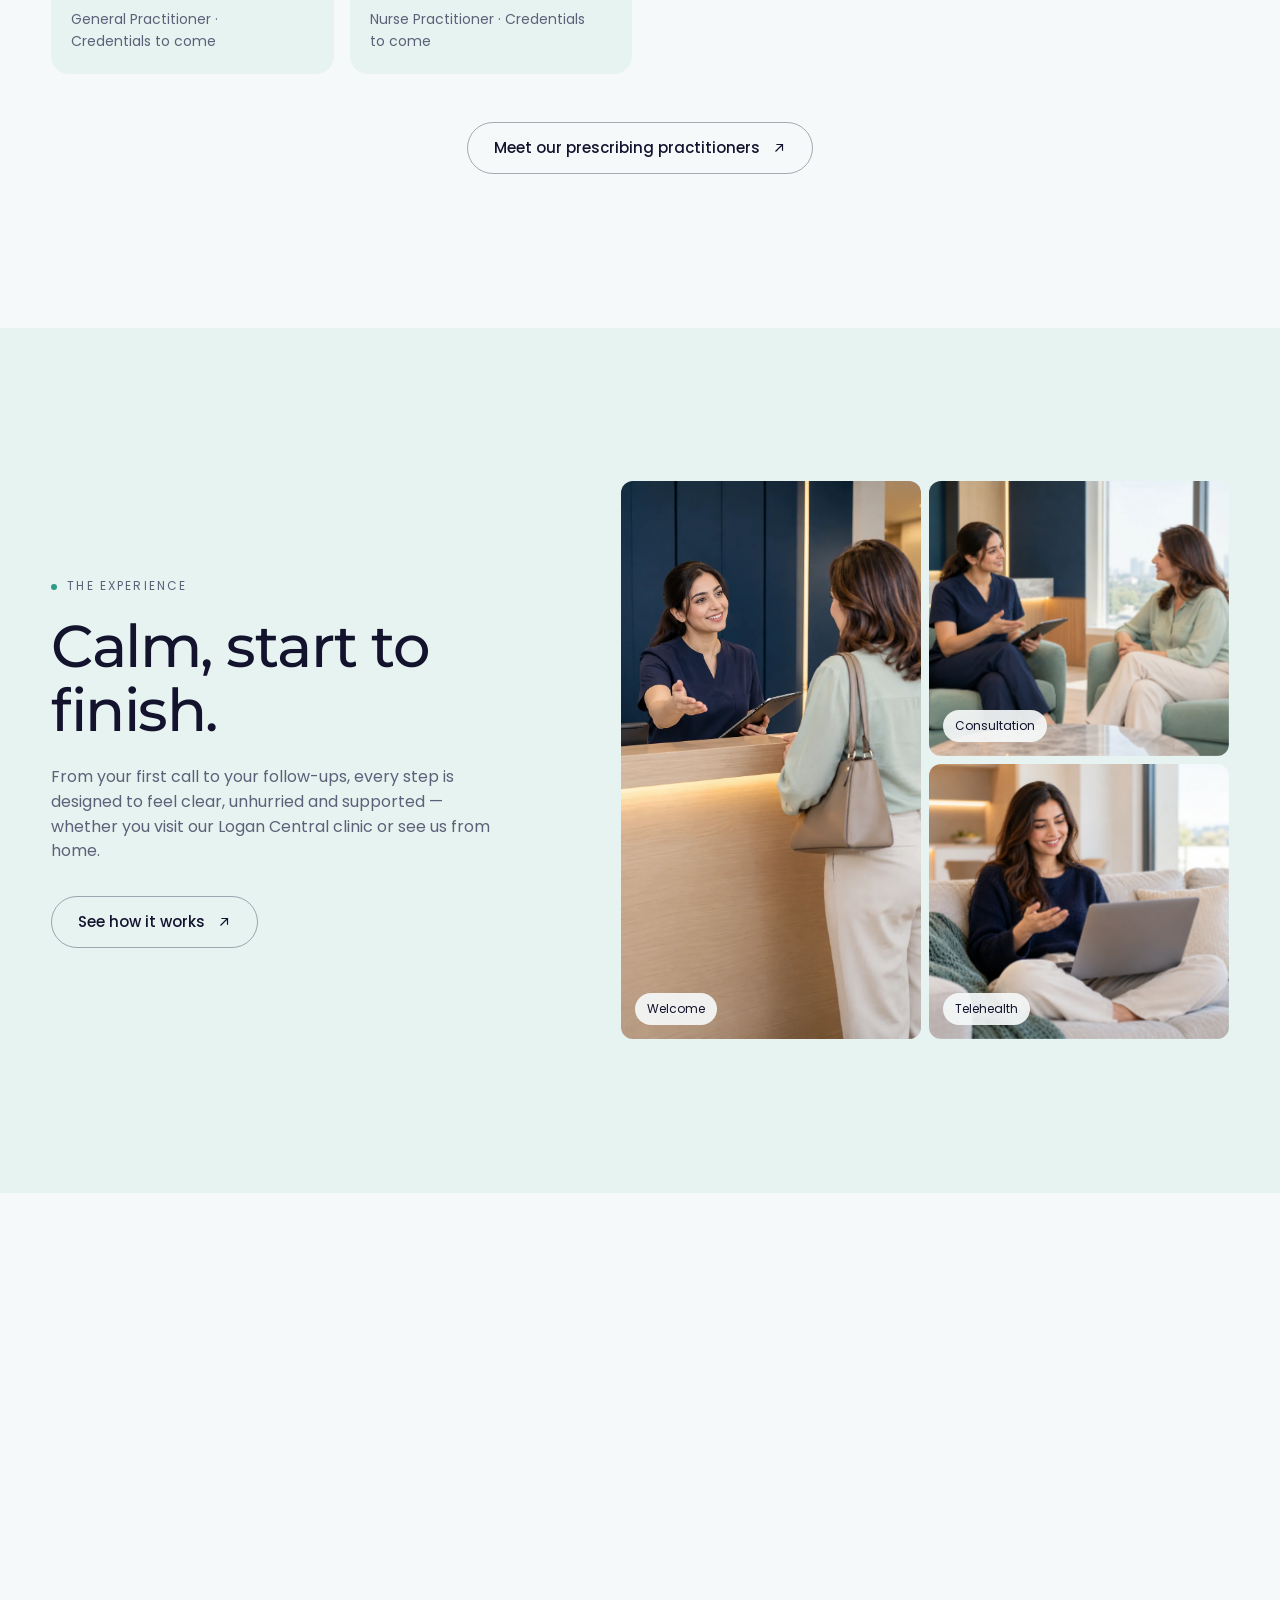
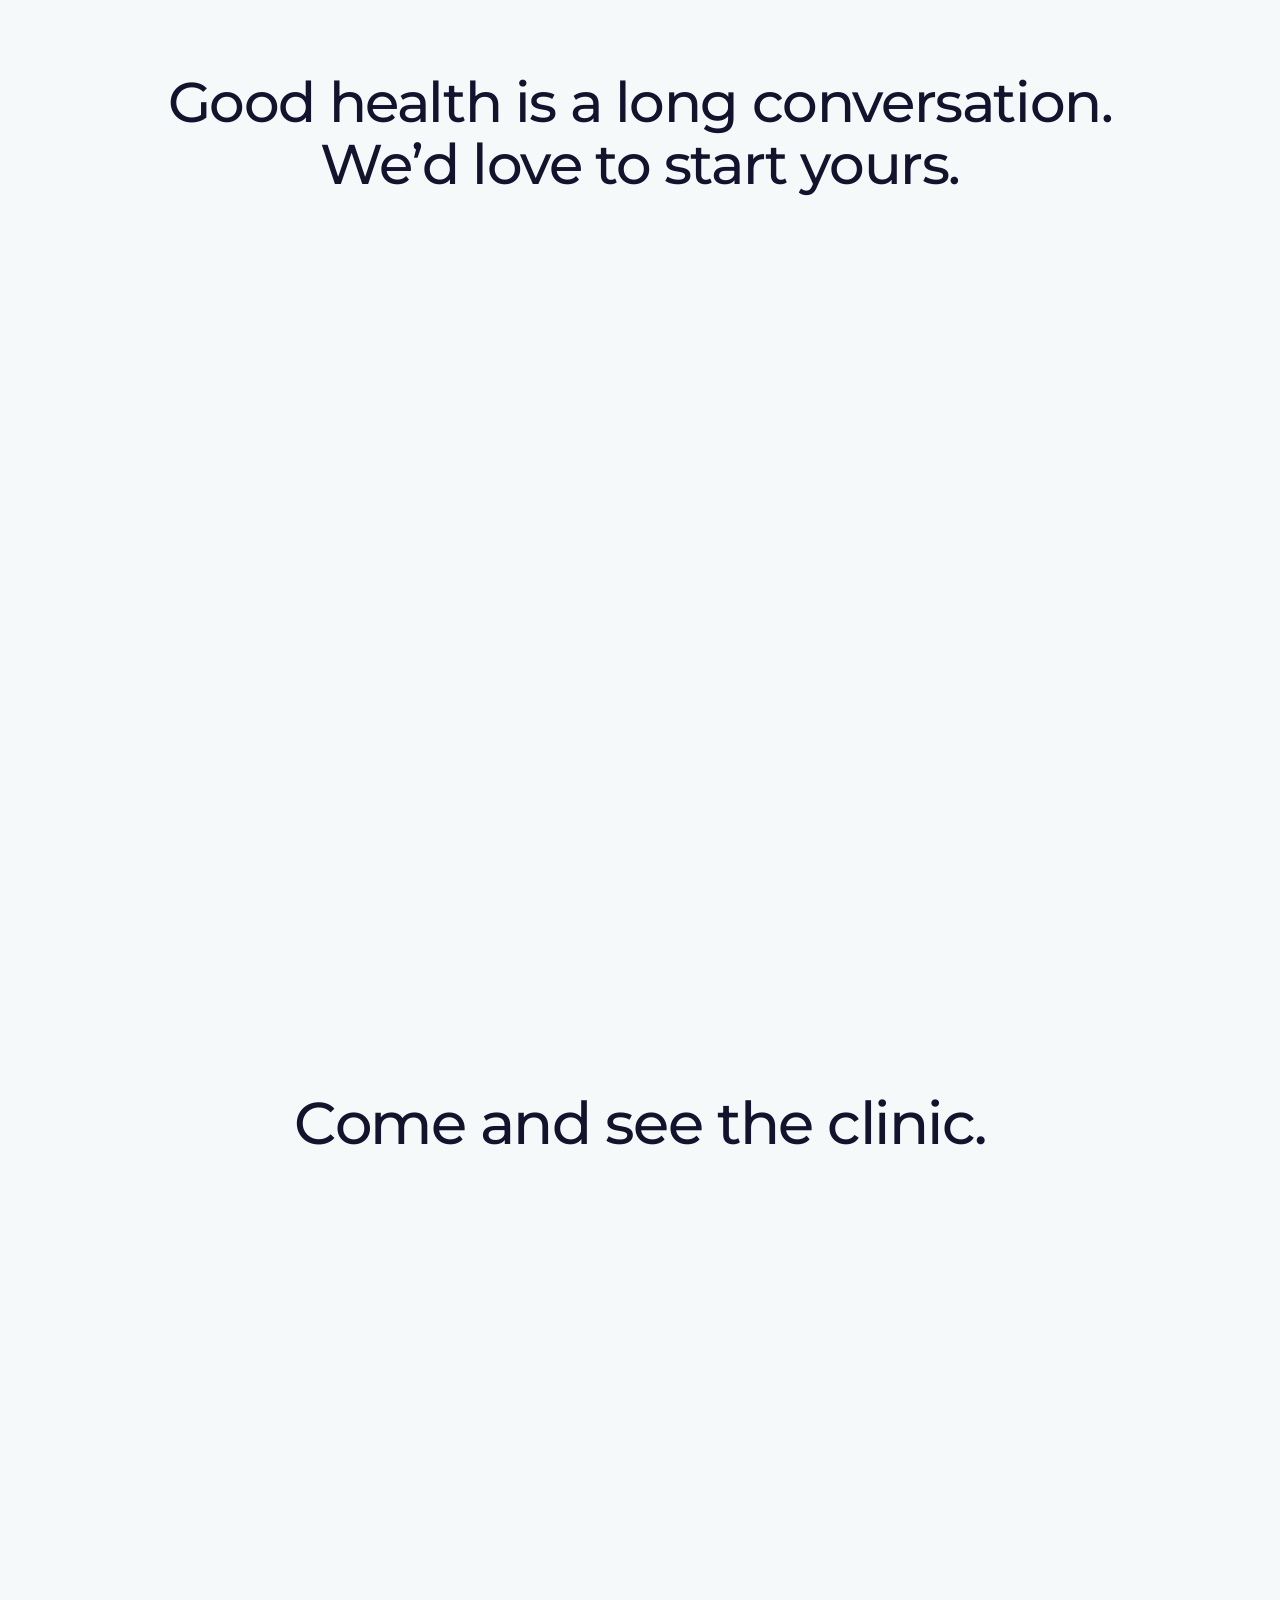
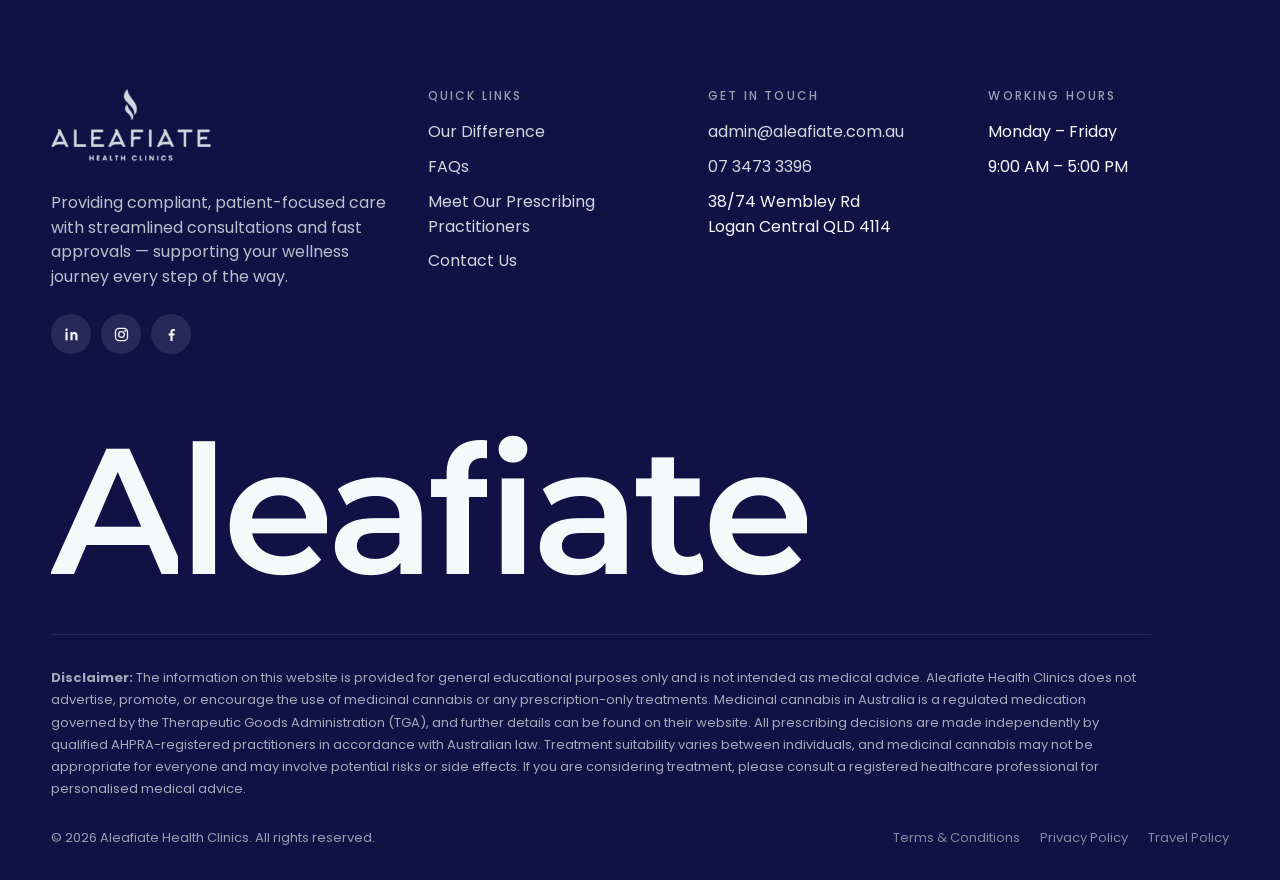
==== commit d611a42d: "Floating booking button and pop-up form; Montserrat + Poppins fonts Booking - css/booking.css + js/b" ====
--- a/about.html
+++ b/about.html
@@ -7,8 +7,9 @@
 <meta name="description" content="Aleafiate Health Clinics provides compliant, patient-focused care with AHPRA-registered practitioners at Logan Central Plaza and by telehealth.">
 <link rel="preconnect" href="https://fonts.googleapis.com">
 <link rel="preconnect" href="https://fonts.gstatic.com" crossorigin>
-<link href="https://fonts.googleapis.com/css2?family=Fraunces:opsz,wght@9..144,300;9..144,400&family=Manrope:wght@400;500;600&display=swap" rel="stylesheet">
+<link href="https://fonts.googleapis.com/css2?family=Montserrat:ital,wght@0,400;0,500;0,600;0,700;1,500&family=Poppins:wght@300;400;500;600&display=swap" rel="stylesheet">
 <link rel="stylesheet" href="css/style.css">
+<link rel="stylesheet" href="css/booking.css">
 </head>
 <body>
 
@@ -19,7 +20,7 @@
   </nav>
   <div class="nav__right">
     <a href="tel:+61734733396" class="nav__phone">07 3473 3396</a>
-    <a href="contact.html" class="btn btn--ghost" data-roll><span class="btn__fill"></span><span class="btn__label">Book now</span><span class="btn__dot"></span></a>
+    <a href="contact.html" class="btn btn--ghost" data-roll data-book><span class="btn__fill"></span><span class="btn__label">Book now</span><span class="btn__dot"></span></a>
     <button class="nav__burger" aria-label="Open menu"><span></span><span></span></button>
   </div>
 </header>
@@ -223,6 +224,7 @@
   </div>
 </footer>
 
+<script src="js/booking.js"></script>
 <script src="js/vendor/gsap.min.js"></script>
 <script src="js/vendor/ScrollTrigger.min.js"></script>
 <script src="js/vendor/SplitText.min.js"></script>
--- a/css/style.css
+++ b/css/style.css
@@ -17,8 +17,8 @@
   --ink:#13132E;
   --muted:#5B6178;
   --white:#fff;
-  --serif:"Fraunces", Georgia, serif;
-  --sans:"Manrope", system-ui, sans-serif;
+  --heading:"Montserrat", system-ui, sans-serif; /* headings */
+  --body:"Poppins", system-ui, sans-serif;     /* paragraphs & UI */
   --gutter:clamp(16px,4vw,64px);
   --radius:18px;
   --ease:cubic-bezier(.65,.05,.36,1);
@@ -31,19 +31,19 @@
 .lenis.lenis-smooth{scroll-behavior:auto!important}
 .lenis.lenis-stopped{overflow:hidden}
 ::selection{background:var(--mint);color:var(--navy)}
-body{background:var(--bone);color:var(--ink);font-family:var(--sans);font-size:16px;line-height:1.55;-webkit-font-smoothing:antialiased;overflow-x:hidden}
+body{background:var(--bone);color:var(--ink);font-family:var(--body);font-size:16px;line-height:1.55;-webkit-font-smoothing:antialiased;overflow-x:hidden}
 img{display:block;max-width:100%}
 main{overflow-x:clip} /* slide-in reveals must never cause sideways scrolling (clip keeps sticky elements working) */
 a{color:inherit;text-decoration:none}
 button{font:inherit;color:inherit}
-h1,h2,h3,h4{font-family:var(--serif);font-weight:300;margin:0;line-height:1.05;letter-spacing:-.02em}
+h1,h2,h3,h4{font-family:var(--heading);font-weight:500;margin:0;line-height:1.1;letter-spacing:-.025em}
 p{margin:0}
 .container{width:100%;max-width:1440px;margin:0 auto;padding:0 var(--gutter)}
 .eyebrow{font-size:12px;letter-spacing:.18em;text-transform:uppercase;color:var(--muted);display:inline-flex;align-items:center;gap:10px}
 .eyebrow::before{content:"";width:6px;height:6px;border-radius:50%;background:var(--teal)}
 .section{padding:clamp(90px,12vw,160px) 0}
 .section__head{display:flex;justify-content:space-between;align-items:flex-end;gap:32px;margin-bottom:56px;flex-wrap:wrap}
-.section__head h2{font-size:clamp(40px,5vw,80px);margin-top:16px}
+.section__head h2{font-size:clamp(34px,4.2vw,68px);margin-top:16px}
 .section__head p{max-width:380px;color:var(--muted)}
 .center{text-align:center}
 .sr-only{position:absolute;width:1px;height:1px;overflow:hidden;clip:rect(0 0 0 0);white-space:nowrap}
@@ -53,14 +53,17 @@
 .split-line{overflow:hidden;padding-bottom:.08em;margin-bottom:-.08em}
 .split-word{display:inline-block}
 .roll{display:inline-block;position:relative;overflow:hidden;vertical-align:top;line-height:1.2}
-.roll__row{display:block;white-space:nowrap}
-.roll__row--clone{position:absolute;left:0;top:0}
+.roll__row{display:block}
+.roll__w{display:inline-block;white-space:nowrap}
+.roll--multi .roll__row--clone{display:none}
+.btn .roll__row,.nav .roll__row{white-space:nowrap}
+.roll__row--clone{position:absolute;left:0;right:0;top:0}
 .roll__ch{display:inline-block;will-change:transform}
 
 /* ---------- image placeholders ----------
    Put your file in  <img src="images/xxx.jpg">  — the label hides itself. */
 .media{position:relative;overflow:hidden;background:linear-gradient(135deg,var(--stone),var(--sand) 55%,#B9DED7)}
-.media::after{content:attr(data-label);overflow-wrap:anywhere;position:absolute;inset:0;display:grid;place-items:center;text-align:center;padding:14px 18px;font:500 11px/1.3 var(--sans);letter-spacing:.14em;text-transform:uppercase;color:rgba(19,19,46,.45);pointer-events:none}
+.media::after{content:attr(data-label);overflow-wrap:anywhere;position:absolute;inset:0;display:grid;place-items:center;text-align:center;padding:14px 18px;font:500 11px/1.3 var(--body);letter-spacing:.14em;text-transform:uppercase;color:rgba(19,19,46,.45);pointer-events:none}
 .media.has-img::after{display:none}
 .media img{width:100%;height:100%;object-fit:cover;will-change:transform}
 .media img[src=""]{opacity:0}
@@ -68,7 +71,7 @@
 .media--dark::after{color:rgba(246,249,249,.5)}
 
 /* ---------- buttons ---------- */
-.btn{--bg:var(--moss);--fg:var(--bone);--line:var(--moss);position:relative;display:inline-flex;align-items:center;gap:12px;height:52px;padding:0 26px;border-radius:999px;background:var(--bg);color:var(--fg);border:1px solid var(--line);font:500 15px/1 var(--sans);overflow:hidden;isolation:isolate;cursor:pointer;transition:color .5s var(--ease),border-color .5s var(--ease)}
+.btn{--bg:var(--moss);--fg:var(--bone);--line:var(--moss);position:relative;display:inline-flex;align-items:center;gap:12px;height:52px;padding:0 26px;border-radius:999px;background:var(--bg);color:var(--fg);border:1px solid var(--line);font:500 15px/1 var(--body);overflow:hidden;isolation:isolate;cursor:pointer;transition:color .5s var(--ease),border-color .5s var(--ease)}
 .btn--ghost{--bg:transparent;--fg:var(--ink);--line:rgba(19,19,46,.35)}
 .btn__fill{position:absolute;left:var(--x,50%);top:var(--y,50%);width:0;height:0;border-radius:50%;background:var(--clay);transform:translate(-50%,-50%);z-index:-1;transition:width .6s var(--ease),height .6s var(--ease)}
 .btn:hover .btn__fill{width:260%;height:600%}
@@ -95,7 +98,7 @@
 .nav{position:fixed;inset:0 0 auto 0;z-index:50;padding:18px var(--gutter);display:flex;align-items:center;justify-content:space-between;gap:24px;transition:transform .7s var(--ease),background .4s}
 .nav.is-hidden{transform:translateY(-110%)}
 .nav.is-solid{background:rgba(246,249,249,.85);backdrop-filter:blur(12px);-webkit-backdrop-filter:blur(12px)}
-.logo{display:flex;align-items:center;gap:10px;font-family:var(--serif);font-size:22px}
+.logo{display:flex;align-items:center;gap:10px;font-family:var(--heading);font-size:22px}
 .logo__mark{width:28px;height:28px}
 .nav__links{display:flex;gap:30px;font-size:14px}
 .nav__links a{position:relative}
@@ -113,7 +116,7 @@
 .menu-open .nav{color:var(--bone);background:transparent;backdrop-filter:none}
 .menu-open .nav__burger{border-color:rgba(246,249,249,.4)}
 .menu-open .nav__burger span{background:var(--bone)}
-.mobile-menu a{font-family:var(--serif);font-size:44px;line-height:1.3;display:block;transform:translateY(40px);opacity:0;transition:transform .8s var(--ease),opacity .8s}
+.mobile-menu a{font-family:var(--heading);font-size:44px;line-height:1.3;display:block;transform:translateY(40px);opacity:0;transition:transform .8s var(--ease),opacity .8s}
 .menu-open .mobile-menu a{transform:none;opacity:1}
 .menu-open .mobile-menu a:nth-child(2){transition-delay:.06s}.menu-open .mobile-menu a:nth-child(3){transition-delay:.12s}.menu-open .mobile-menu a:nth-child(4){transition-delay:.18s}.menu-open .mobile-menu a:nth-child(5){transition-delay:.24s}.menu-open .mobile-menu a:nth-child(6){transition-delay:.3s}.menu-open .mobile-menu a:nth-child(7){transition-delay:.36s}
 
@@ -123,7 +126,7 @@
 /* hero: split → full-bleed on scroll */
 .hero{position:relative;height:100vh;min-height:640px;overflow:hidden}
 .hero__content{position:absolute;inset:0 50% 0 0;display:flex;flex-direction:column;justify-content:center;padding:120px var(--gutter) 60px;z-index:2}
-.hero__title{font-size:clamp(44px,5.6vw,92px);margin-top:22px}
+.hero__title{font-size:clamp(38px,4.8vw,80px);margin-top:22px}
 .hero__title em{font-style:italic;color:var(--moss-2)}
 .hero__actions{display:flex;flex-wrap:wrap;gap:12px;margin-top:36px}
 .hero__foot{position:absolute;left:var(--gutter);bottom:40px;max-width:300px;font-size:14px;color:var(--muted)}
@@ -141,7 +144,7 @@
 .intro__orb{position:absolute;border-radius:50%;filter:blur(60px);opacity:.55;pointer-events:none}
 .intro__orb--a{width:420px;height:420px;background:#CFEFE9;left:-120px;top:10%}
 .intro__orb--b{width:520px;height:520px;background:#DCDDF2;right:-160px;bottom:-10%}
-.intro__text{position:relative;max-width:1100px;margin:0 auto;text-align:center;font-family:var(--serif);font-weight:300;font-size:clamp(28px,3.4vw,52px);line-height:1.18;letter-spacing:-.015em}
+.intro__text{position:relative;max-width:1100px;margin:0 auto;text-align:center;font-family:var(--body);font-weight:300;font-size:clamp(24px,2.9vw,44px);line-height:1.18;letter-spacing:-.015em}
 .intro__features{position:relative;display:grid;grid-template-columns:repeat(3,minmax(0,200px));justify-content:center;gap:clamp(20px,5vw,72px);margin-top:72px;text-align:center;font-size:15px}
 .intro__icon{width:44px;height:44px;margin:0 auto 14px;border-radius:50%;display:grid;place-items:center;background:var(--moss);color:var(--bone)}
 .intro__icon svg{width:20px;height:20px}
@@ -174,7 +177,7 @@
 .t-card__num{position:absolute;top:22px;left:24px;z-index:2;font-size:13px;letter-spacing:.1em}
 .t-card .arrow-swap{position:absolute;top:16px;right:16px;z-index:2}
 .t-card__body{position:absolute;left:24px;right:24px;bottom:24px;z-index:2}
-.t-card__title{font-family:var(--serif);font-size:26px;white-space:nowrap}
+.t-card__title{font-family:var(--heading);font-size:26px;white-space:nowrap}
 .t-card:not(.is-active) .t-card__title{writing-mode:vertical-rl;transform:rotate(180deg);font-size:22px}
 .t-card:not(.is-active) .t-card__desc{position:absolute;left:0;right:0;top:100%} /* keep collapsed titles at the bottom */
 .t-card:not(.is-active) .roll__row--clone{visibility:hidden} /* letter-roll copy breaks in vertical text */
@@ -239,7 +242,7 @@
 .voices__mask{overflow:hidden}
 .voices__track{display:flex;gap:16px;transition:transform .9s var(--ease)}
 .quote{flex:0 0 calc(50% - 8px);background:var(--bone);border-radius:var(--radius);padding:30px;display:flex;flex-direction:column;justify-content:space-between;min-height:280px;transition:opacity .6s}
-.quote__mark{font-family:var(--serif);font-size:48px;line-height:.6;color:var(--clay)}
+.quote__mark{font-family:var(--heading);font-size:48px;line-height:.6;color:var(--clay)}
 .quote p{font-size:16px;margin-top:16px}
 .quote__who{display:flex;align-items:center;gap:12px;margin-top:28px}
 .quote__who .media{width:44px;height:44px;border-radius:50%;flex:none}
@@ -250,7 +253,7 @@
 .voices__side .media{position:absolute;inset:0}
 .voices__side::before{content:"";position:absolute;inset:30% 0 0 0;z-index:1;background:linear-gradient(to top,rgba(13,13,48,.75),transparent)}
 .rating{position:absolute;left:0;right:0;bottom:32px;z-index:2;text-align:center}
-.rating__num{font-family:var(--serif);font-size:72px;line-height:1}
+.rating__num{font-family:var(--heading);font-size:72px;line-height:1}
 .rating__stars{letter-spacing:4px;margin:6px 0}
 .rating p{font-size:14px;opacity:.85}
 .voices__dots{display:flex;gap:6px;margin-top:24px}
@@ -273,7 +276,7 @@
 /* footer */
 .footer{background:var(--moss);color:var(--bone);padding:96px 0 32px;overflow:hidden}
 .footer__top{display:grid;grid-template-columns:1.4fr 1fr 1fr 1fr;gap:40px}
-.footer h4{font-family:var(--sans);font-size:12px;letter-spacing:.18em;text-transform:uppercase;font-weight:500;opacity:.6;margin-bottom:18px}
+.footer h4{font-family:var(--body);font-size:12px;letter-spacing:.18em;text-transform:uppercase;font-weight:500;opacity:.6;margin-bottom:18px}
 .footer ul{padding:0;margin:0}
 .footer li{list-style:none;margin-bottom:10px}
 .footer a{opacity:.85;transition:opacity .3s}.footer a:hover{opacity:1}
@@ -281,7 +284,7 @@
 .footer__news input{flex:1;background:transparent;border:0;color:var(--bone);font:inherit;padding:12px 0;outline:none}
 .footer__news input::placeholder{color:rgba(246,249,249,.5)}
 .footer__news button{background:none;border:0;color:var(--bone);cursor:pointer}
-.footer__word{font-family:var(--serif);font-weight:300;font-size:clamp(90px,22vw,340px);line-height:.85;letter-spacing:-.04em;margin-top:80px;white-space:nowrap}
+.footer__word{font-family:var(--heading);font-weight:600;font-size:clamp(60px,17vw,260px);line-height:.85;letter-spacing:-.04em;margin-top:80px;white-space:nowrap}
 .footer__bottom{display:flex;justify-content:space-between;gap:16px;flex-wrap:wrap;margin-top:28px;font-size:13px;opacity:.6}
 
 /* =========================================================
@@ -289,13 +292,13 @@
    ========================================================= */
 .a-hero{padding:clamp(150px,18vw,220px) 0 clamp(60px,8vw,100px)}
 .a-hero__top{display:grid;grid-template-columns:1.4fr 1fr;gap:clamp(24px,5vw,80px);align-items:end}
-.a-hero h1{font-size:clamp(48px,7vw,120px)}
+.a-hero h1{font-size:clamp(40px,5.8vw,100px)}
 .a-hero__sub{color:var(--muted);max-width:420px}
 .a-hero__media{position:relative;margin-top:clamp(48px,6vw,80px);height:clamp(380px,70vh,720px);border-radius:var(--radius);overflow:hidden}
 .a-hero__media .media{position:absolute;inset:-10% 0}
 .a-stats{position:absolute;left:clamp(16px,3vw,32px);right:clamp(16px,3vw,32px);bottom:clamp(16px,3vw,32px);z-index:2;display:grid;grid-template-columns:repeat(3,1fr);gap:12px}
 .a-stat{background:rgba(246,249,249,.9);backdrop-filter:blur(8px);-webkit-backdrop-filter:blur(8px);border-radius:14px;padding:22px 24px}
-.a-stat b{display:block;font-family:var(--serif);font-weight:300;font-size:clamp(36px,4vw,60px);line-height:1}
+.a-stat b{display:block;font-family:var(--heading);font-weight:500;font-size:clamp(36px,4vw,60px);line-height:1}
 .a-stat span{font-size:14px;color:var(--muted)}
 
 .mission{background:var(--sand)}
@@ -358,7 +361,7 @@
 .search{position:relative;display:flex;align-items:center;gap:12px;max-width:520px;height:60px;padding:0 22px;border-radius:999px;background:var(--white);border:1px solid rgba(19,19,46,.12);transition:border-color .4s,box-shadow .4s}
 .search:focus-within{border-color:var(--moss);box-shadow:0 10px 40px -18px rgba(19,19,46,.35)}
 .search svg{width:18px;height:18px;flex:none;color:var(--muted)}
-.search input{flex:1;min-width:0;border:0;background:transparent;font:inherit;font-size:16px;color:var(--ink);outline:none}
+.search input{flex:1;min-width:0;width:100%;border:0;background:transparent;font:inherit;font-size:16px;color:var(--ink);outline:none}
 .search input::-webkit-search-cancel-button{cursor:pointer}
 
 /* accordion */
@@ -367,8 +370,8 @@
 .acc__item::before{content:"";position:absolute;inset:0;background:var(--sand);border-radius:14px;transform:scaleY(0);transform-origin:bottom;opacity:0;transition:transform .6s var(--ease),opacity .4s;z-index:-1}
 .acc__item:hover::before,.acc__item.is-open::before{transform:scaleY(1);opacity:1}
 .acc__item{isolation:isolate}
-.acc__q{display:flex;align-items:center;gap:20px;width:100%;padding:26px 20px;border:0;background:none;text-align:left;cursor:pointer;font-family:var(--serif);font-weight:300;font-size:clamp(20px,1.8vw,26px);line-height:1.25;letter-spacing:-.01em}
-.acc__num{font:500 12px/1 var(--sans);letter-spacing:.14em;color:var(--clay);flex:none;width:28px}
+.acc__q{display:flex;align-items:center;gap:20px;width:100%;padding:26px 20px;border:0;background:none;text-align:left;cursor:pointer;font-family:var(--heading);font-weight:500;font-size:clamp(20px,1.8vw,26px);line-height:1.25;letter-spacing:-.01em}
+.acc__num{font:500 12px/1 var(--body);letter-spacing:.14em;color:var(--clay);flex:none;width:28px}
 .acc__q span:nth-child(2){flex:1}
 .acc__icon{position:relative;flex:none;width:40px;height:40px;border-radius:50%;border:1px solid rgba(19,19,46,.25);transition:background .5s,border-color .5s,transform .7s var(--ease)}
 .acc__icon::before,.acc__icon::after{content:"";position:absolute;left:50%;top:50%;width:12px;height:1px;margin-left:-6px;background:currentColor;transition:transform .6s var(--ease)}
@@ -400,7 +403,7 @@
 .faq__group-head span{font-size:12px;letter-spacing:.14em;color:var(--clay)}
 .faq__group-head h2{font-size:clamp(32px,3.4vw,52px)}
 .faq__empty{padding:60px 0;text-align:center;color:var(--muted)}
-.faq__empty b{display:block;font-family:var(--serif);font-weight:300;font-size:32px;color:var(--ink);margin-bottom:8px}
+.faq__empty b{display:block;font-family:var(--heading);font-weight:500;font-size:32px;color:var(--ink);margin-bottom:8px}
 .banner{position:relative;overflow:hidden;background:var(--moss);color:var(--bone);border-radius:calc(var(--radius) + 6px);padding:clamp(48px,7vw,96px) clamp(24px,6vw,96px);display:flex;justify-content:space-between;align-items:flex-end;gap:32px;flex-wrap:wrap}
 .banner h2{font-size:clamp(40px,5.6vw,92px);max-width:760px}
 .banner p{opacity:.75;max-width:360px;margin-bottom:24px}
@@ -418,7 +421,7 @@
 .info__card:hover::after{transform:scale(1.4)}
 .info__icon{width:44px;height:44px;border-radius:50%;display:grid;place-items:center;background:var(--moss);color:var(--bone)}
 .info__icon svg{width:20px;height:20px}
-.info__card h3{font-family:var(--sans);font-size:12px;font-weight:500;letter-spacing:.16em;text-transform:uppercase;color:var(--muted)}
+.info__card h3{font-family:var(--body);font-size:12px;font-weight:500;letter-spacing:.16em;text-transform:uppercase;color:var(--muted)}
 .info__card p{font-size:16px;line-height:1.5}
 .info__card .link-arrow{margin-top:auto;align-self:flex-start}
 .info__card--wide{grid-column:1/-1;min-height:0;flex-direction:row;align-items:center;justify-content:space-between;flex-wrap:wrap}
@@ -521,8 +524,8 @@
 .drawer__body{padding:clamp(24px,4vw,48px)}
 .drawer__body h2{font-size:clamp(36px,4vw,56px);margin:14px 0 8px}
 .drawer__reg{font-size:14px;color:var(--muted)}
-.drawer__body .lead{font-family:var(--serif);font-weight:300;font-size:clamp(20px,1.8vw,24px);line-height:1.4;margin:28px 0}
-.drawer__body h4{font-family:var(--sans);font-size:12px;letter-spacing:.16em;text-transform:uppercase;font-weight:500;color:var(--muted);margin:28px 0 12px}
+.drawer__body .lead{font-family:var(--body);font-weight:400;font-size:clamp(18px,1.6vw,21px);line-height:1.55;margin:28px 0}
+.drawer__body h4{font-family:var(--body);font-size:12px;letter-spacing:.16em;text-transform:uppercase;font-weight:500;color:var(--muted);margin:28px 0 12px}
 .drawer__list{list-style:none;margin:0;padding:0}
 .drawer__list li{padding:12px 0;border-bottom:1px solid rgba(19,19,46,.12);font-size:15px}
 .drawer__actions{display:flex;gap:12px;flex-wrap:wrap;margin-top:36px}
@@ -539,7 +542,7 @@
 .footer .socials a{width:40px;height:40px;border-radius:50%;display:grid;place-items:center;background:rgba(246,249,249,.1);opacity:1;transition:background .4s,color .4s,transform .5s var(--ease)}
 .footer .socials a:hover{background:var(--mint);color:var(--navy);transform:translateY(-3px)}
 .socials svg{width:17px;height:17px}
-.footer__word{font-size:clamp(64px,15vw,240px)}
+.footer__word{font-size:clamp(56px,14vw,220px)}
 .footer__disclaimer{margin-top:48px;padding-top:32px;border-top:1px solid rgba(246,249,249,.15);font-size:13px;line-height:1.7;opacity:.65;max-width:1100px}
 .footer__legal{display:flex;gap:20px;flex-wrap:wrap}
 @media (max-width:991px){.logo img{height:46px}}
@@ -576,7 +579,7 @@
 .stop__dot{position:absolute;left:0;top:-64px;width:25px;height:25px;border-radius:50%;background:var(--navy);border:1px solid rgba(246,249,249,.4);transition:background .6s,border-color .6s,box-shadow .6s,transform .8s var(--ease)}
 .stop.is-on .stop__dot{background:var(--mint);border-color:var(--mint);box-shadow:0 0 0 7px rgba(138,220,206,.16);transform:scale(1.1)}
 .stop__step{font-size:12px;letter-spacing:.16em;text-transform:uppercase;color:var(--mint)}
-.stop__price{font-family:var(--serif);font-weight:300;font-size:clamp(72px,9vw,150px);line-height:.9;letter-spacing:-.04em;margin:18px 0 14px;transition:color .6s}
+.stop__price{font-family:var(--heading);font-weight:500;font-size:clamp(64px,7.6vw,128px);line-height:.9;letter-spacing:-.04em;margin:18px 0 14px;transition:color .6s}
 .stop__price sup{font-size:.34em;vertical-align:top;position:relative;top:.3em;margin-right:4px;opacity:.6}
 .stop:hover .stop__price{color:var(--mint)}
 .stop h3{font-size:clamp(24px,2.2vw,32px)}
@@ -592,7 +595,7 @@
 .o-item--mint{background:var(--mint);color:var(--navy)}
 .o-item--sand{background:var(--sand);color:var(--ink)}
 .o-item__label{font-size:11px;letter-spacing:.16em;text-transform:uppercase;opacity:.7}
-.o-item__big{font-family:var(--serif);font-weight:300;font-size:clamp(40px,4.4vw,72px);line-height:1;letter-spacing:-.03em}
+.o-item__big{font-family:var(--heading);font-weight:500;font-size:clamp(40px,4.4vw,72px);line-height:1;letter-spacing:-.03em}
 .o-item--text h3{font-size:clamp(20px,1.8vw,26px)}
 .o-item--text p{font-size:14px;opacity:.85}
 .o-cap{position:absolute;left:0;right:0;bottom:0;z-index:2;padding:clamp(18px,2vw,28px);color:var(--bone);background:linear-gradient(to top,rgba(13,13,48,.8),transparent)}
@@ -673,7 +676,7 @@
   .t-card,.t-card.is-active{flex:none;height:120px}
   .t-card.is-active{height:420px}
   .t-card:not(.is-active) .t-card__title{writing-mode:horizontal-tb;transform:none}
-  .t-card.is-active .t-card__title{white-space:normal}
+  .t-card .t-card__title{white-space:normal}
   .outcomes__grid{grid-template-columns:1fr 1fr;grid-auto-rows:220px}
   .o-item:nth-child(n){grid-column:auto;grid-row:auto}
   .o-item:nth-child(1){grid-column:1/3}
@@ -689,7 +692,7 @@
   .cta__image{display:none}
   .cta__headline{margin-bottom:40px}
   .footer__top{grid-template-columns:1fr 1fr}
-  .a-hero__top,.mission__grid,.approach__grid,.exp__grid{grid-template-columns:1fr}
+  .a-hero__top,.mission__grid,.approach__grid,.exp__grid{grid-template-columns:minmax(0,1fr)}
   .a-team__grid{grid-template-columns:repeat(2,minmax(0,1fr))}
   .journey__track{grid-template-columns:1fr;padding:0 0 0 52px;gap:56px}
   .journey__line{left:12px;right:auto;top:0;bottom:0;width:1px;height:auto}
@@ -715,6 +718,7 @@
   .a-hero__media{height:auto}
   .a-hero__media .media{position:relative;inset:auto;height:360px}
   .a-team__grid{grid-template-columns:1fr}
+  .btn{padding:0 20px;font-size:14px;gap:10px}
   .acc__q{padding:22px 4px;gap:14px}
   .acc__num{display:none}
   .acc__inner{padding:0 4px 24px}
--- a/css/booking.css
+++ b/css/booking.css
@@ -0,0 +1,89 @@
+/* =========================================================
+   ALEAFIATE — floating "Book appointment" button + pop-up form
+   (markup and behaviour: js/booking.js). Uses the brand tokens
+   from the page's :root, with fallbacks.
+   ========================================================= */
+
+/* ---------- floating button ---------- */
+.bk-fab{position:fixed;right:clamp(16px,2.4vw,32px);bottom:clamp(16px,2.4vw,32px);z-index:60;display:flex;align-items:center;gap:12px;height:58px;padding:0 24px 0 7px;border:0;border-radius:999px;background:var(--navy,#111145);color:#fff;font:500 15px/1 var(--body,"Poppins",sans-serif);cursor:pointer;box-shadow:0 18px 40px -14px rgba(13,13,48,.55);transform:translateY(140%);opacity:0;transition:transform .8s var(--ease,cubic-bezier(.65,.05,.36,1)),opacity .5s,background .4s,box-shadow .4s}
+.bk-fab.is-visible{transform:none;opacity:1}
+.bk-fab:hover{background:var(--teal-deep,#247568);box-shadow:0 22px 46px -14px rgba(36,117,104,.6)}
+.bk-fab:focus-visible{outline:2px solid var(--mint,#8adcce);outline-offset:3px}
+.bk-fab__icon{position:relative;display:grid;place-items:center;width:44px;height:44px;border-radius:50%;background:var(--mint,#8adcce);color:var(--navy,#111145);transition:transform .7s var(--ease,cubic-bezier(.65,.05,.36,1))}
+.bk-fab__icon::after{content:"";position:absolute;inset:0;border-radius:50%;border:1.5px solid var(--mint,#8adcce);animation:bkPulse 2.6s var(--ease,ease-out) infinite}
+.bk-fab:hover .bk-fab__icon{transform:rotate(-12deg) scale(1.06)}
+.bk-fab__icon svg{width:22px;height:22px}
+@keyframes bkPulse{0%{transform:scale(1);opacity:.9}100%{transform:scale(1.8);opacity:0}}
+.bk-open .bk-fab,.menu-open .bk-fab,.is-locked .bk-fab{transform:translateY(140%);opacity:0;pointer-events:none}
+
+/* ---------- dialog ---------- */
+.bk{position:fixed;inset:0;z-index:90;display:flex;align-items:center;justify-content:center;padding:clamp(12px,3vw,32px);visibility:hidden;transition:visibility 0s .6s}
+.bk.is-open{visibility:visible;transition:none}
+.bk-open,.bk-open body{overflow:hidden}
+.bk__backdrop{position:absolute;inset:0;background:rgba(13,13,48,.55);backdrop-filter:blur(6px);-webkit-backdrop-filter:blur(6px);opacity:0;transition:opacity .5s}
+.bk.is-open .bk__backdrop{opacity:1}
+.bk__panel{position:relative;width:min(100%,600px);max-height:calc(100dvh - 32px);overflow-y:auto;overscroll-behavior:contain;background:#fff;border-radius:calc(var(--radius,18px) + 6px);box-shadow:0 50px 100px -40px rgba(13,13,48,.6);opacity:0;transform:translateY(40px) scale(.96);transition:opacity .4s,transform .7s var(--ease,cubic-bezier(.65,.05,.36,1))}
+.bk.is-open .bk__panel{opacity:1;transform:none}
+.bk__close{position:absolute;top:16px;right:16px;z-index:3;display:grid;place-items:center;width:44px;height:44px;border-radius:50%;border:1px solid rgba(246,249,249,.35);background:rgba(246,249,249,.08);color:#fff;cursor:pointer;transition:background .4s,transform .6s var(--ease,ease)}
+.bk__close:hover{background:var(--mint,#8adcce);color:var(--navy,#111145);transform:rotate(90deg)}
+.bk__close svg{width:15px;height:15px}
+.bk__head{position:relative;overflow:hidden;padding:clamp(28px,4vw,40px) clamp(24px,4vw,44px) clamp(24px,3vw,32px);background:var(--navy,#111145);color:#fff}
+.bk__head .eyebrow{color:rgba(246,249,249,.75)}
+.bk__head .eyebrow::before{background:var(--mint,#8adcce)}
+.bk__head h2{font-family:var(--heading,"Montserrat",sans-serif);font-weight:500;font-size:clamp(28px,3.2vw,40px);line-height:1.1;letter-spacing:-.025em;margin:12px 0 10px}
+.bk__head p{font-size:14px;opacity:.75;max-width:420px}
+.bk__orb{position:absolute;width:360px;height:360px;right:-120px;top:-170px;border-radius:50%;background:radial-gradient(circle,rgba(138,220,206,.35),transparent 65%);pointer-events:none}
+.bk__body{position:relative;padding:clamp(22px,3vw,34px) clamp(24px,4vw,44px) clamp(24px,3vw,34px)}
+.bk__row{display:grid;grid-template-columns:1fr 1fr;gap:0 20px}
+
+/* fields stagger in when the dialog opens */
+.bk__form>*{opacity:0;transform:translateY(14px);transition:opacity .5s,transform .7s var(--ease,ease)}
+.bk.is-open .bk__form>*{opacity:1;transform:none}
+.bk.is-open .bk__form>*:nth-child(1){transition-delay:.18s}.bk.is-open .bk__form>*:nth-child(2){transition-delay:.23s}.bk.is-open .bk__form>*:nth-child(3){transition-delay:.28s}.bk.is-open .bk__form>*:nth-child(4){transition-delay:.33s}.bk.is-open .bk__form>*:nth-child(5){transition-delay:.38s}.bk.is-open .bk__form>*:nth-child(6){transition-delay:.43s}.bk.is-open .bk__form>*:nth-child(7){transition-delay:.48s}.bk.is-open .bk__form>*:nth-child(8){transition-delay:.53s}.bk.is-open .bk__form>*:nth-child(9){transition-delay:.58s}
+
+/* form fields (same look as the site's forms; complete here so any page can use the dialog) */
+.bk .field{position:relative;margin-bottom:20px}
+.bk .field input,.bk .field select,.bk .field textarea{display:block;width:100%;border:0;border-bottom:1px solid rgba(19,19,46,.22);border-radius:0;background:transparent;padding:22px 0 8px;font:inherit;font-family:var(--body,"Poppins",sans-serif);font-size:15px;color:var(--ink,#13132e);outline:none;-webkit-appearance:none;appearance:none}
+.bk .field textarea{resize:vertical;min-height:64px}
+.bk .field select{cursor:pointer;padding-right:24px;background:url("data:image/svg+xml,%3Csvg xmlns='http://www.w3.org/2000/svg' width='12' height='12' fill='none' stroke='%2313132E' stroke-width='1.4'%3E%3Cpath d='M2 4l4 4 4-4'/%3E%3C/svg%3E") no-repeat right 2px center}
+.bk .field label{position:absolute;left:0;top:22px;font-size:15px;color:var(--muted,#5b6178);pointer-events:none;transform-origin:left top;transition:transform .5s var(--ease,ease),color .4s}
+.bk .field input:focus+label,.bk .field input:not(:placeholder-shown)+label,.bk .field textarea:focus+label,.bk .field textarea:not(:placeholder-shown)+label,.bk .field--static label{transform:translateY(-20px) scale(.8);color:var(--ink,#13132e)}
+.bk .field__bar{position:absolute;left:0;right:0;bottom:0;height:1px;background:var(--navy,#111145);transform:scaleX(0);transform-origin:left;transition:transform .7s var(--ease,ease)}
+.bk .field :focus~.field__bar,.bk .dd.is-open .field__bar{transform:scaleX(1)}
+.bk .field__err{position:absolute;left:0;top:100%;margin-top:4px;font-size:12px;color:#a2482f;opacity:0;transition:opacity .3s}
+.bk .field.is-error input{border-bottom-color:#a2482f}
+.bk .field.is-error .field__err{opacity:1}
+.bk .dd__btn{padding:22px 0 8px;font-size:15px}
+.bk .check{display:flex;gap:10px;align-items:flex-start;margin:6px 0 20px;font-size:13px;color:var(--muted,#5b6178);cursor:pointer}
+.bk .check input{width:18px;height:18px;margin:1px 0 0;flex:none;accent-color:var(--navy,#111145)}
+.bk .check a{color:var(--ink,#13132e);border-bottom:1px solid currentColor}
+.bk .check.is-error{color:#a2482f}
+.bk .bk__form .btn{width:100%;justify-content:center}
+.bk__alt{margin-top:16px;text-align:center;font-size:13px;color:var(--muted,#5b6178)}
+.bk__alt a{color:var(--ink,#13132e);font-weight:500;border-bottom:1px solid currentColor}
+.bk-shake{animation:bkShake .5s var(--ease,ease)}
+@keyframes bkShake{20%{transform:translateX(-7px)}45%{transform:translateX(6px)}70%{transform:translateX(-3px)}100%{transform:none}}
+
+/* success */
+.bk__done{text-align:center;padding:24px 0 8px}
+.bk__done svg{width:76px;height:76px;margin:0 auto 18px;color:var(--teal-deep,#247568)}
+.bk__done svg *{stroke-dasharray:300;stroke-dashoffset:300}
+.bk.is-done .bk__done svg *{animation:bkDraw 1.2s var(--ease,ease) forwards}
+.bk.is-done .bk__done svg path{animation-delay:.35s}
+.bk__done h3{font-family:var(--heading,"Montserrat",sans-serif);font-weight:500;font-size:32px;letter-spacing:-.02em;margin-bottom:10px}
+.bk__done p{color:var(--muted,#5b6178);max-width:360px;margin:0 auto 24px}
+@keyframes bkDraw{to{stroke-dashoffset:0}}
+
+/* ---------- phones: compact button, dialog becomes a bottom sheet ---------- */
+@media (max-width:600px){
+  .bk-fab{height:52px;padding:0 18px 0 5px;font-size:14px;gap:10px}
+  .bk-fab__icon{width:42px;height:42px}
+  .bk{align-items:flex-end;padding:0}
+  .bk__panel{width:100%;max-height:92dvh;border-radius:24px 24px 0 0;transform:translateY(100%)}
+  .bk.is-open .bk__panel{transform:none}
+  .bk__row{grid-template-columns:1fr}
+}
+@media (prefers-reduced-motion:reduce){
+  .bk-fab,.bk__panel,.bk__backdrop,.bk__form>*{transition:none}
+  .bk-fab__icon::after{animation:none}
+}
